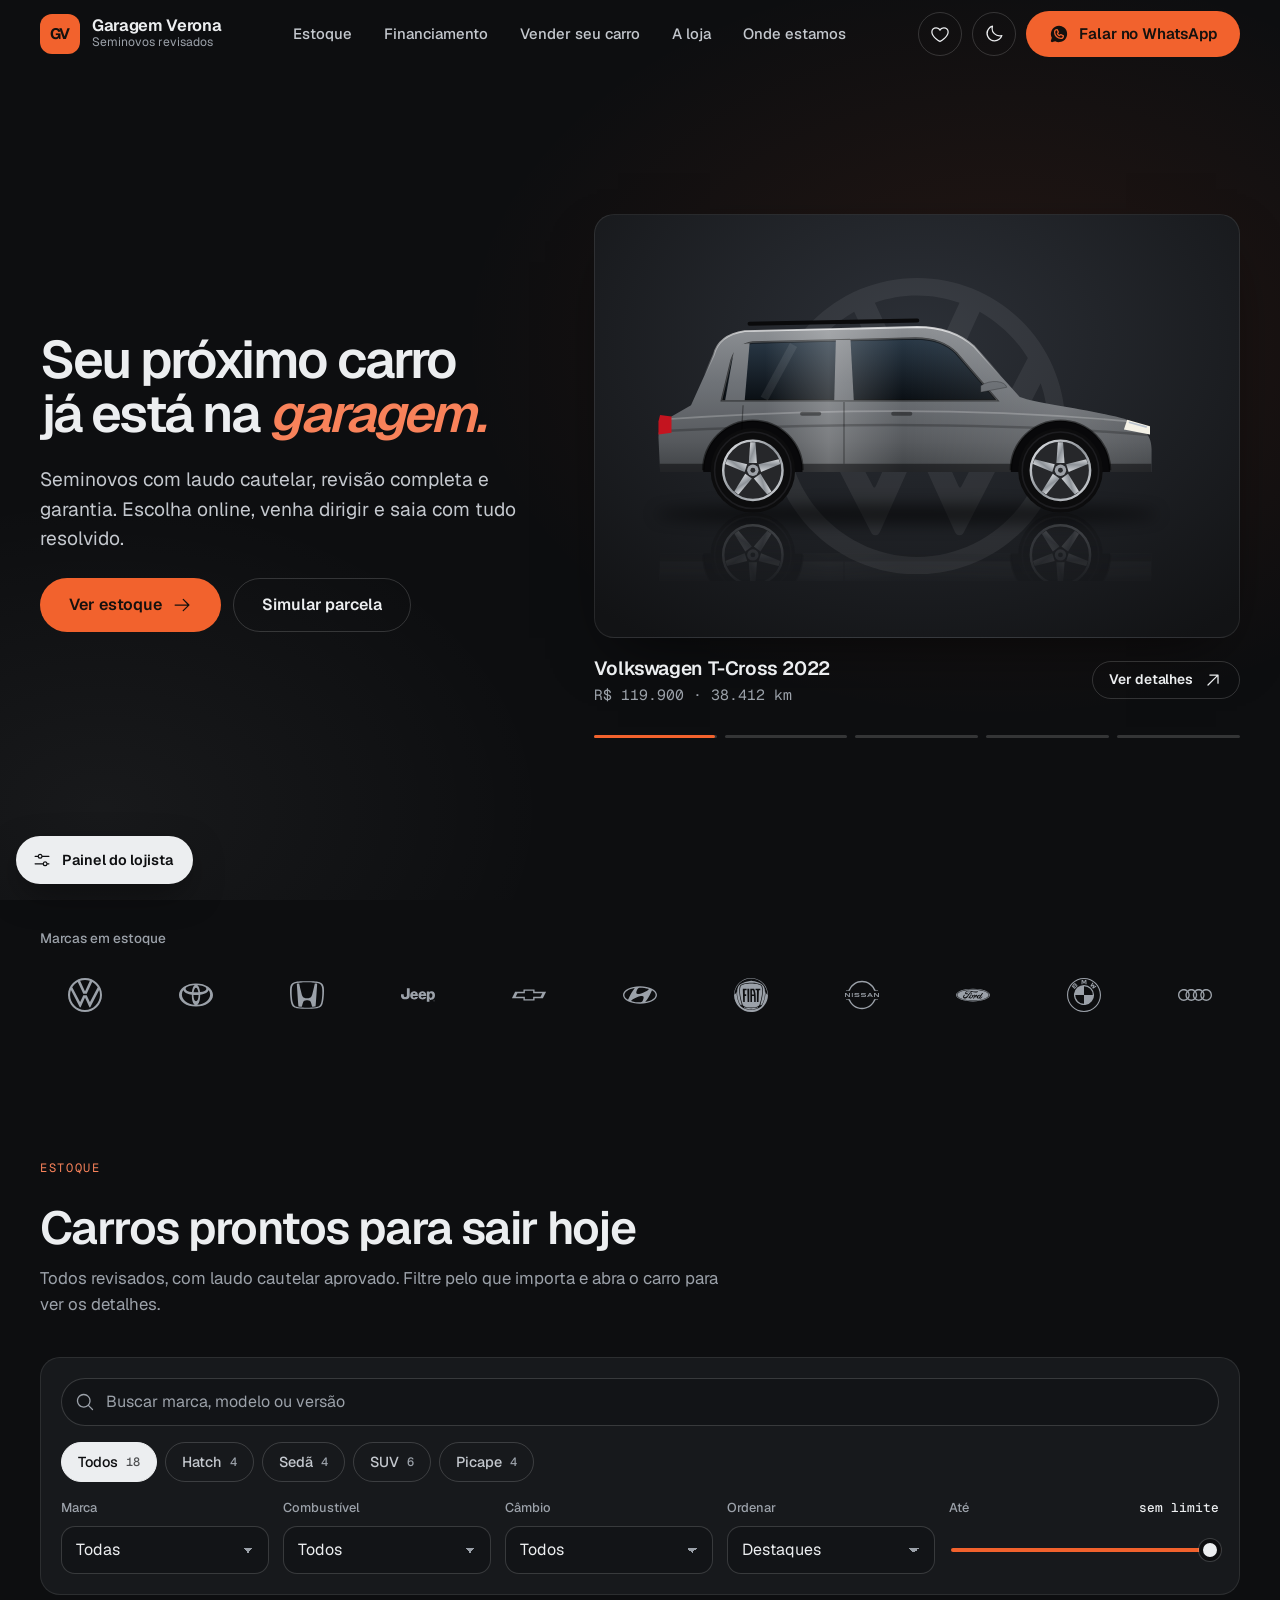
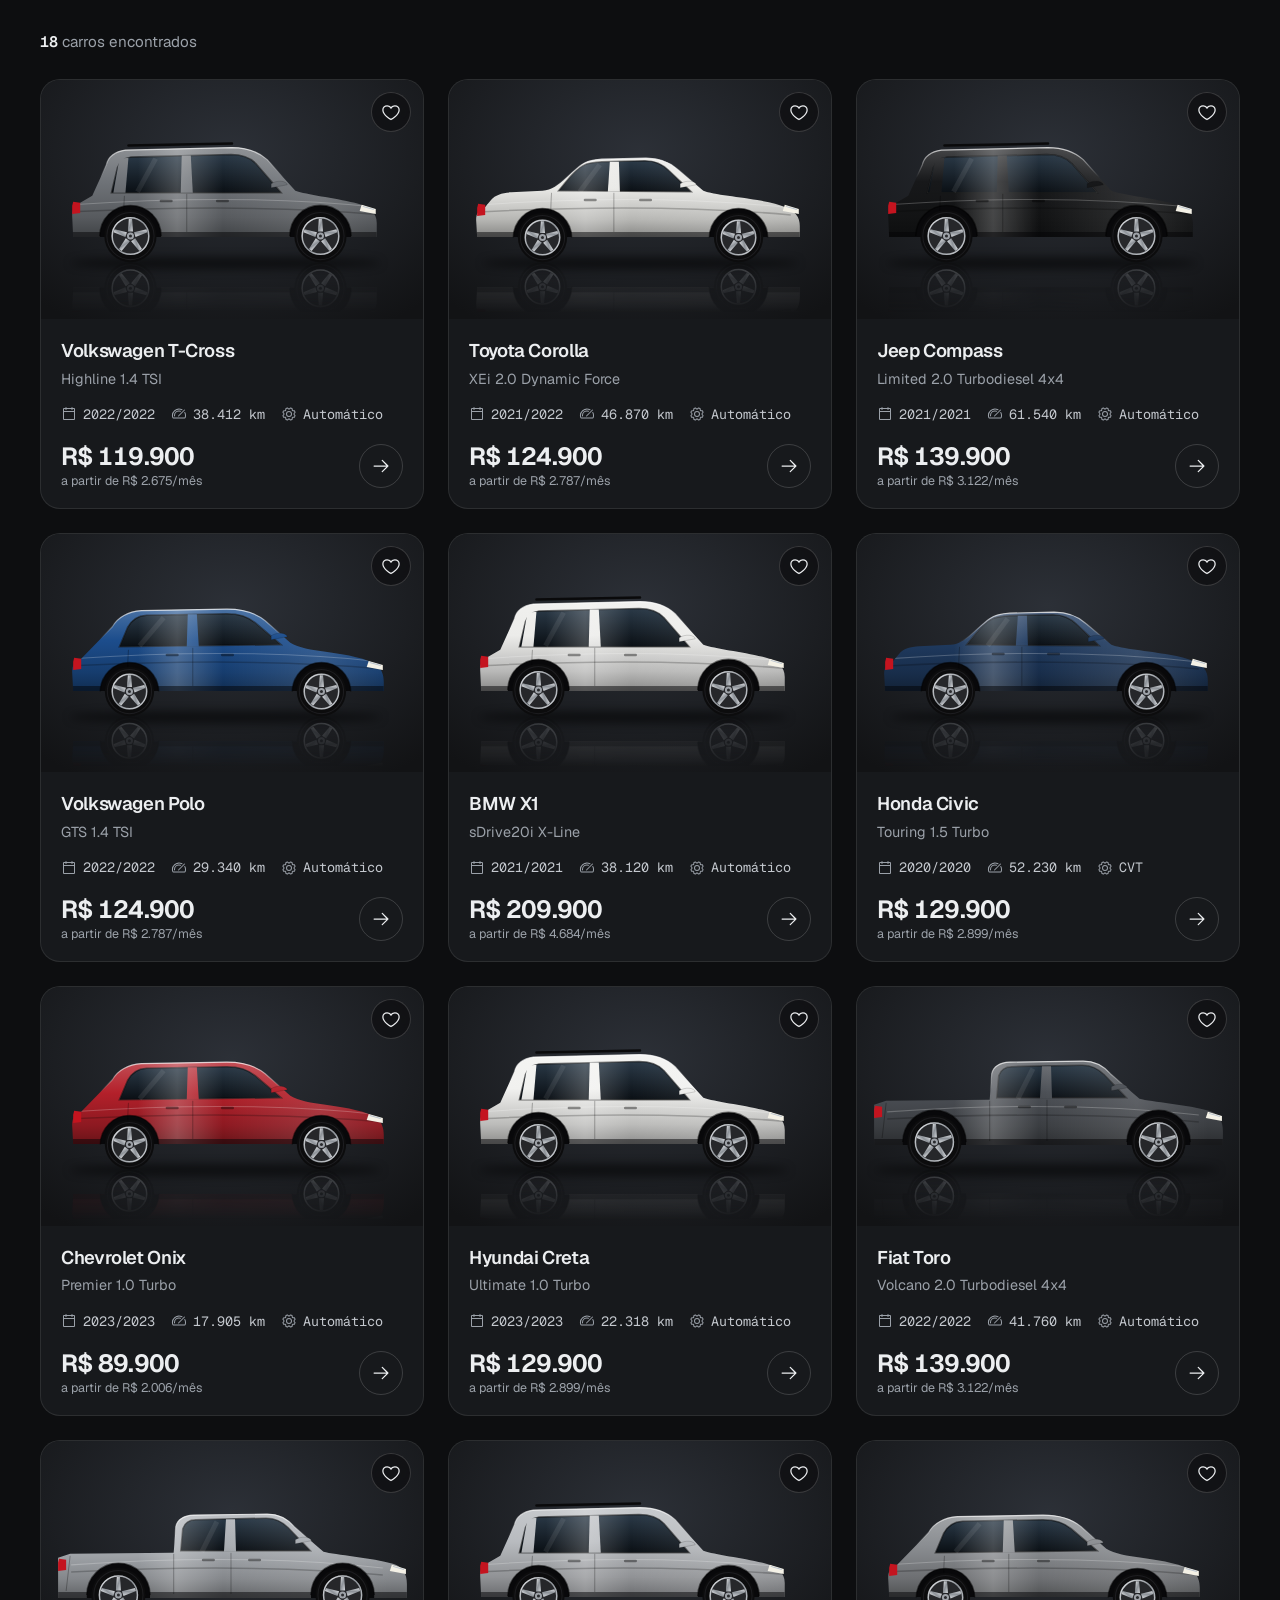
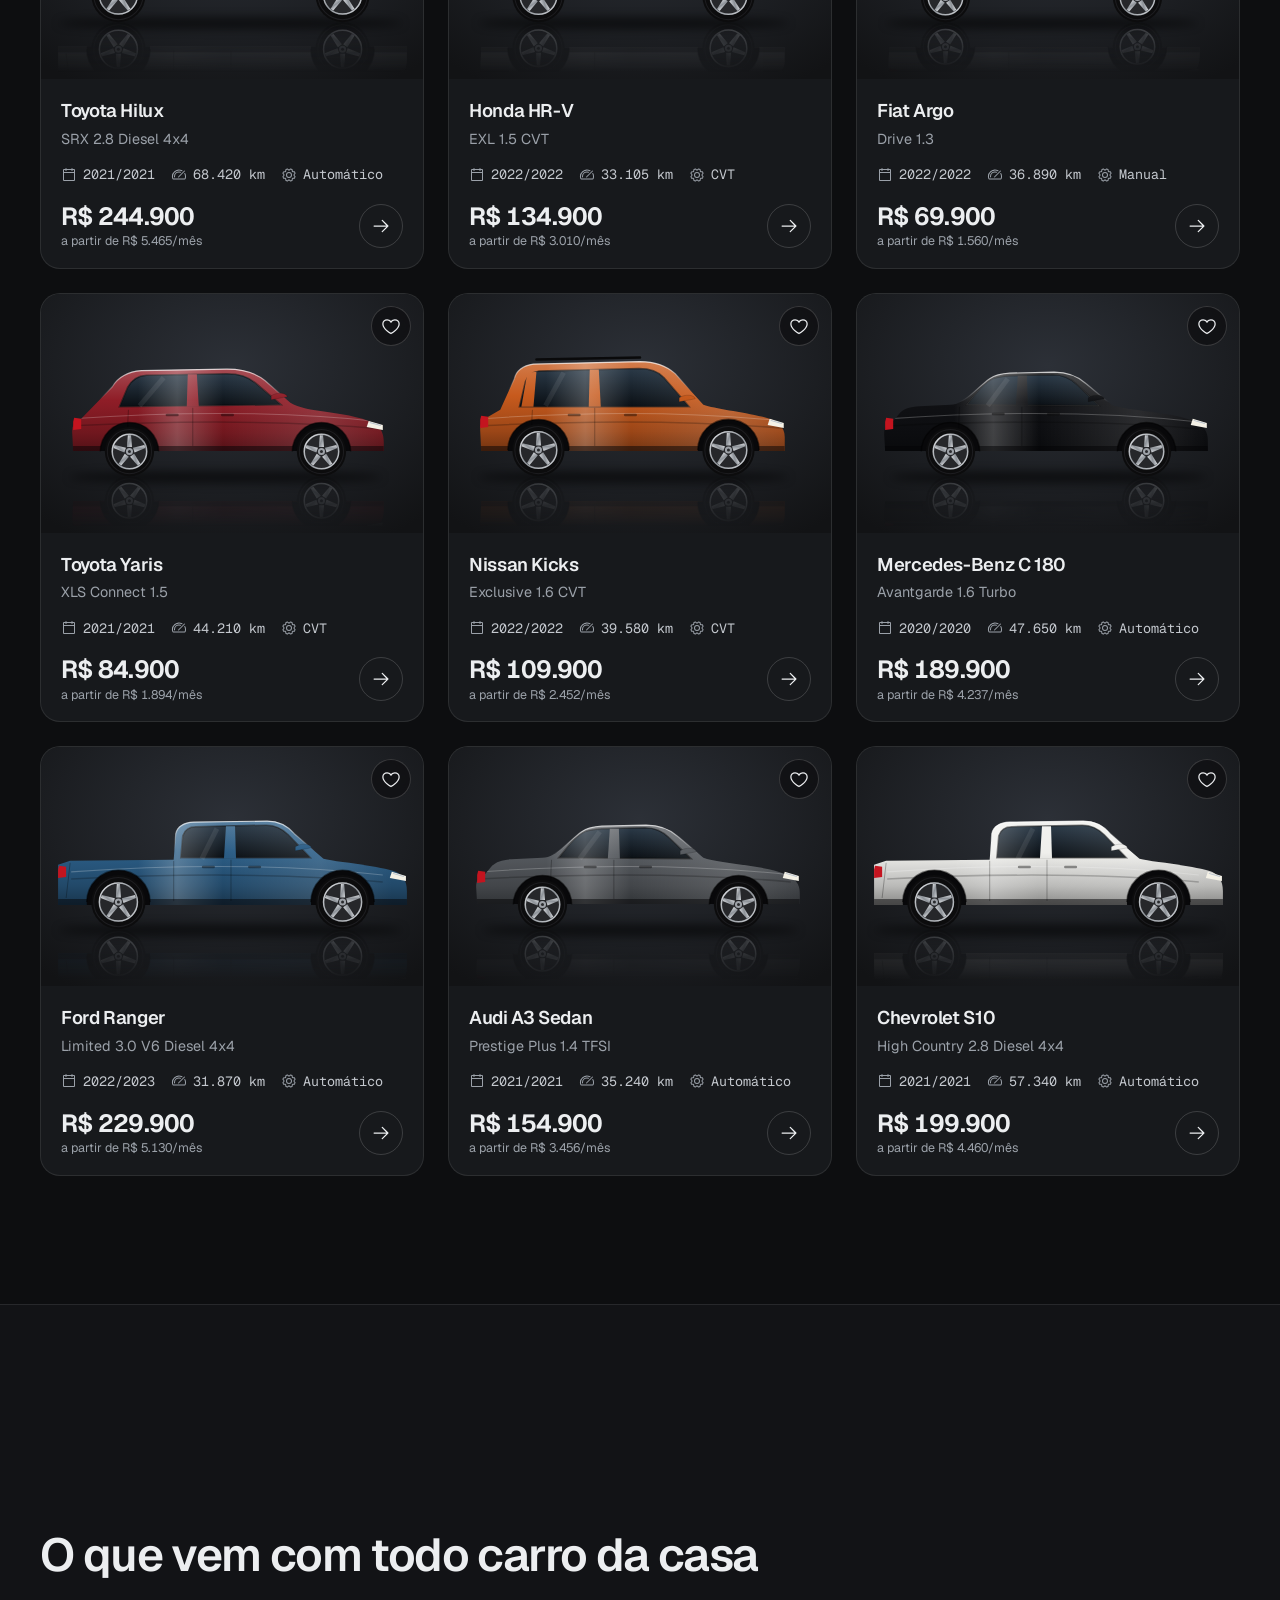
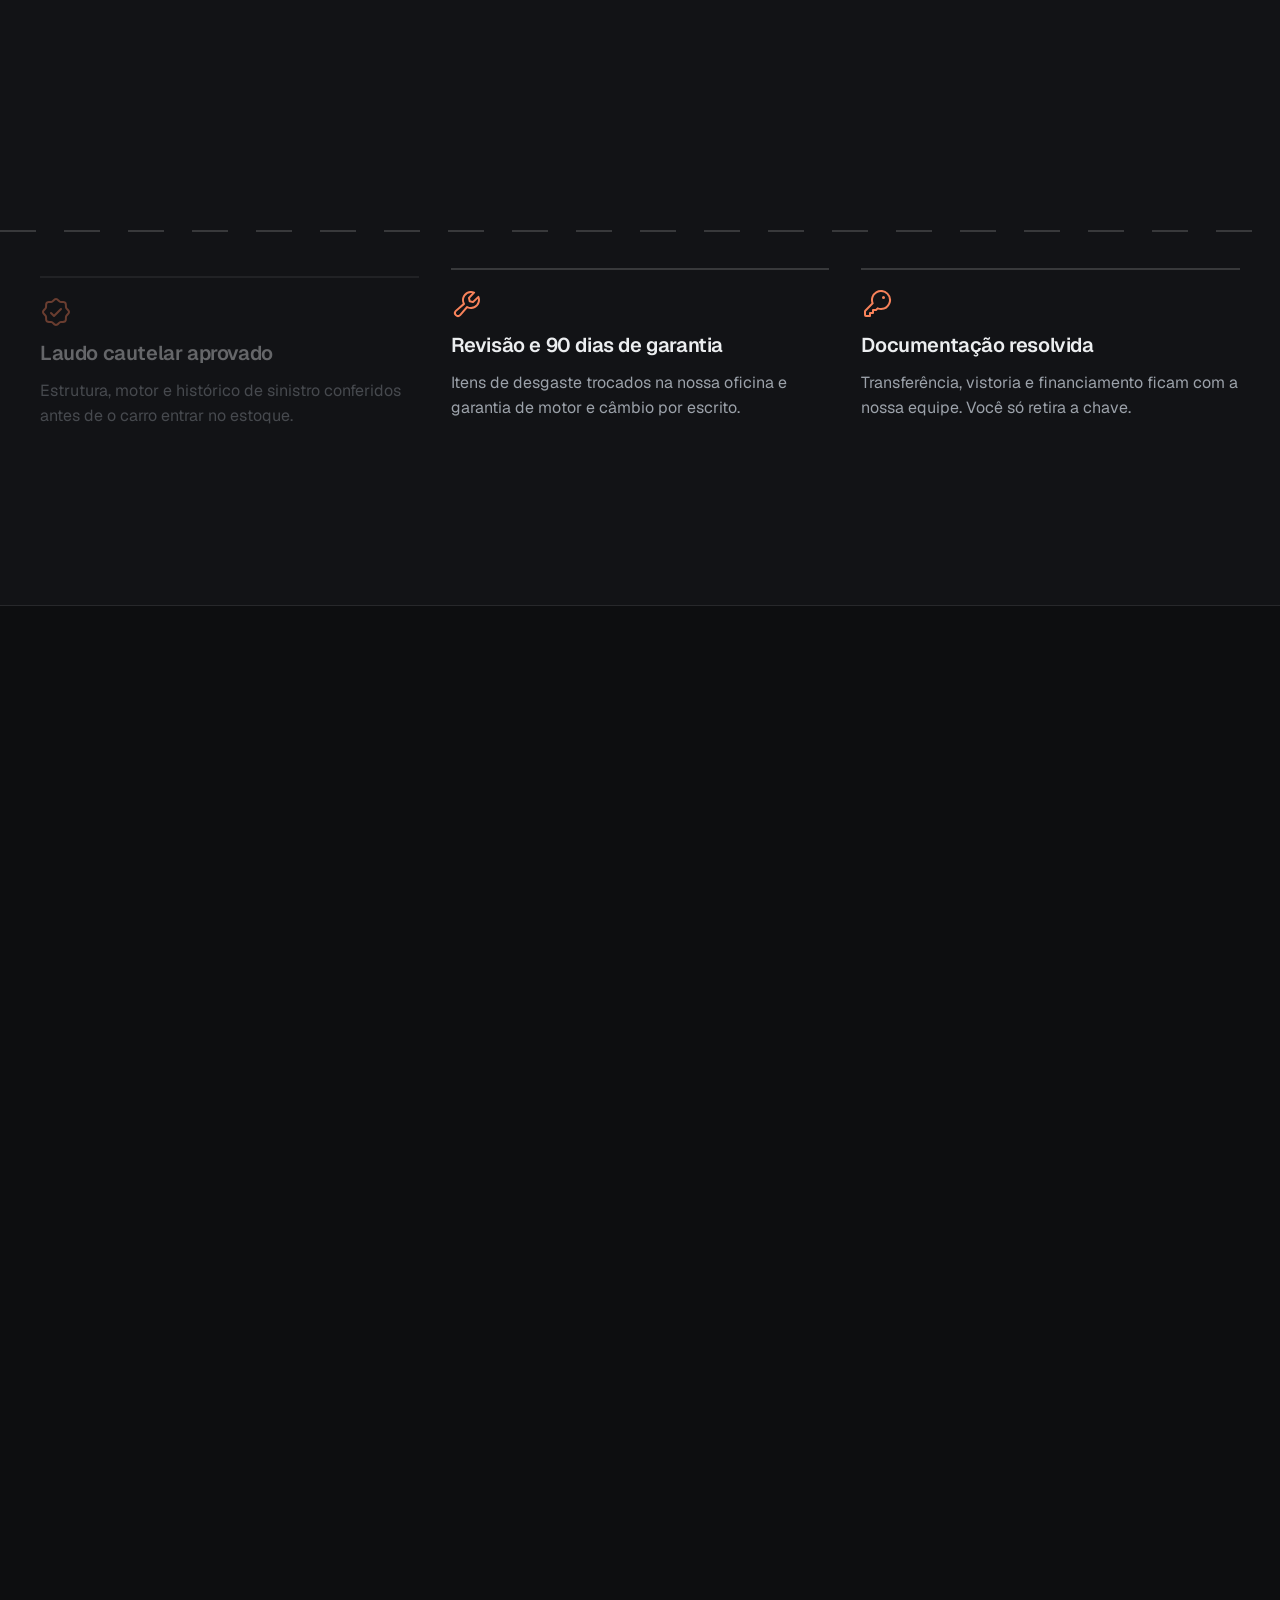
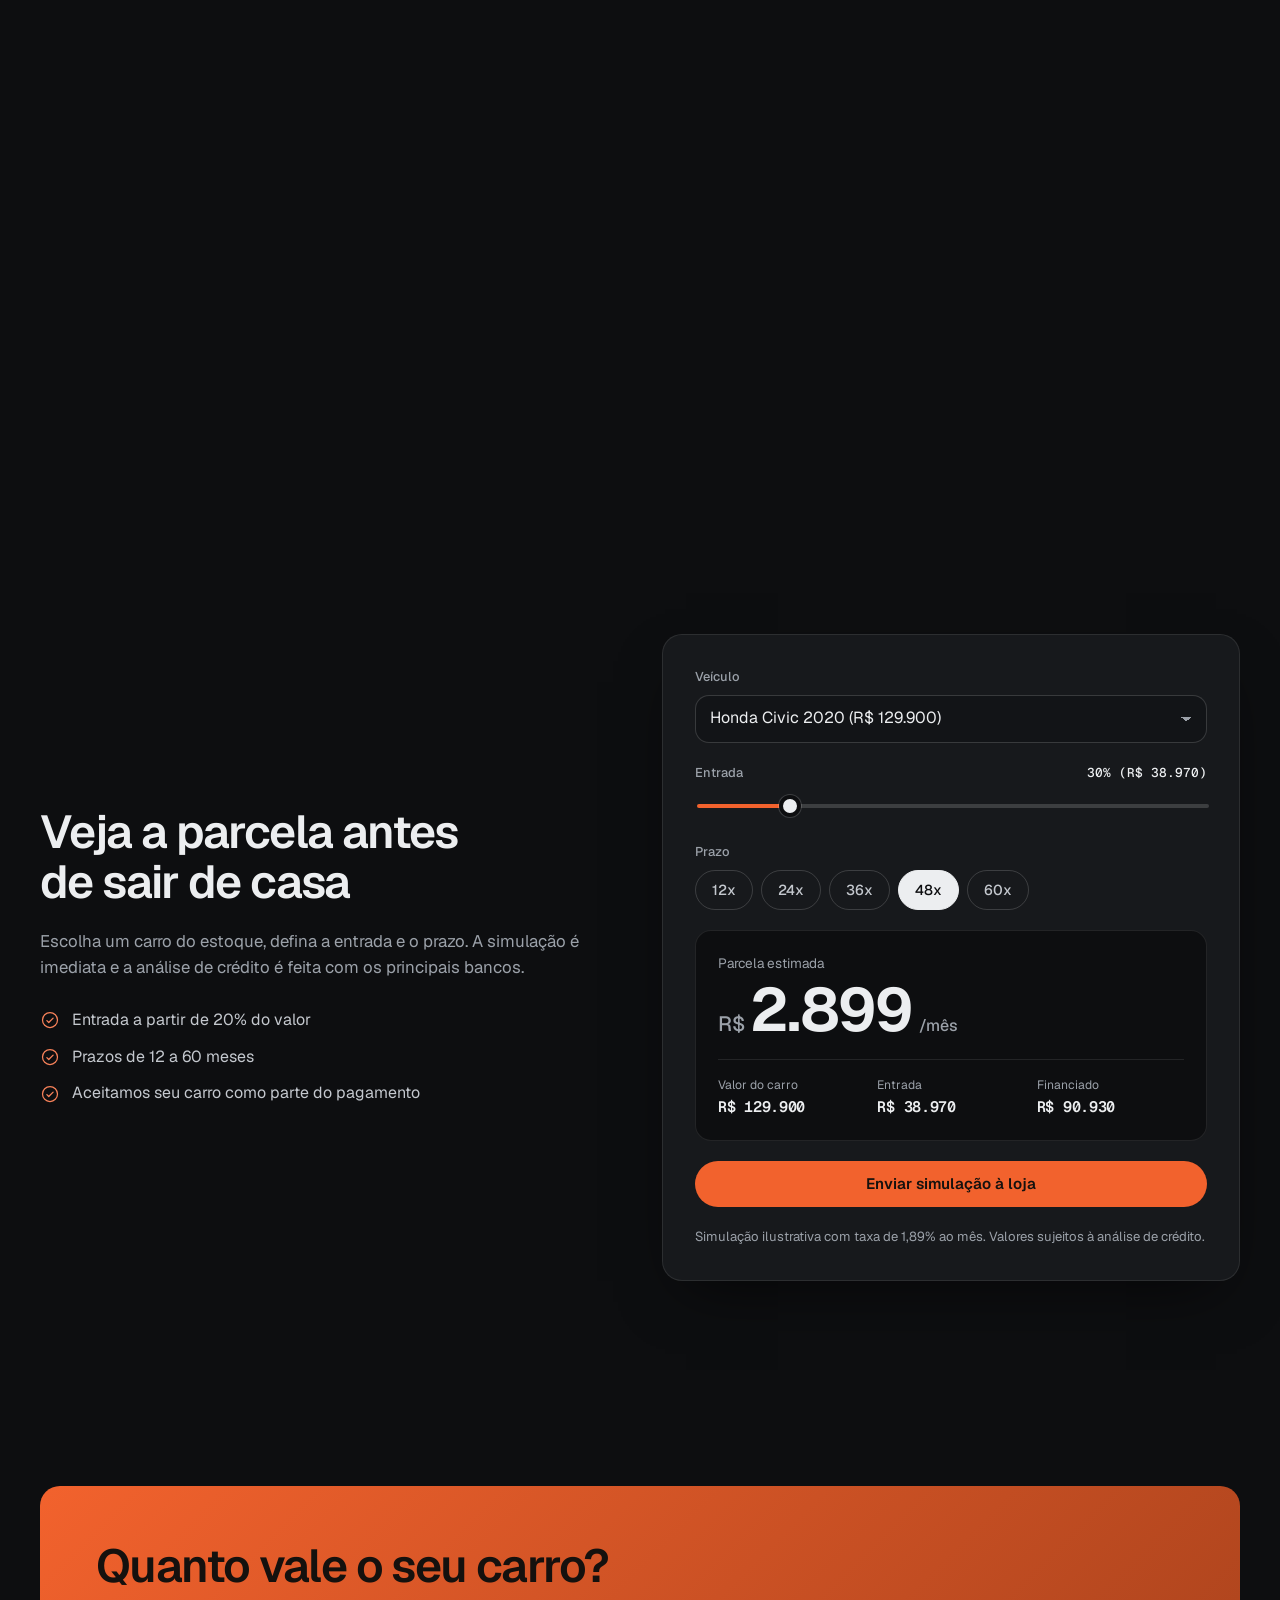
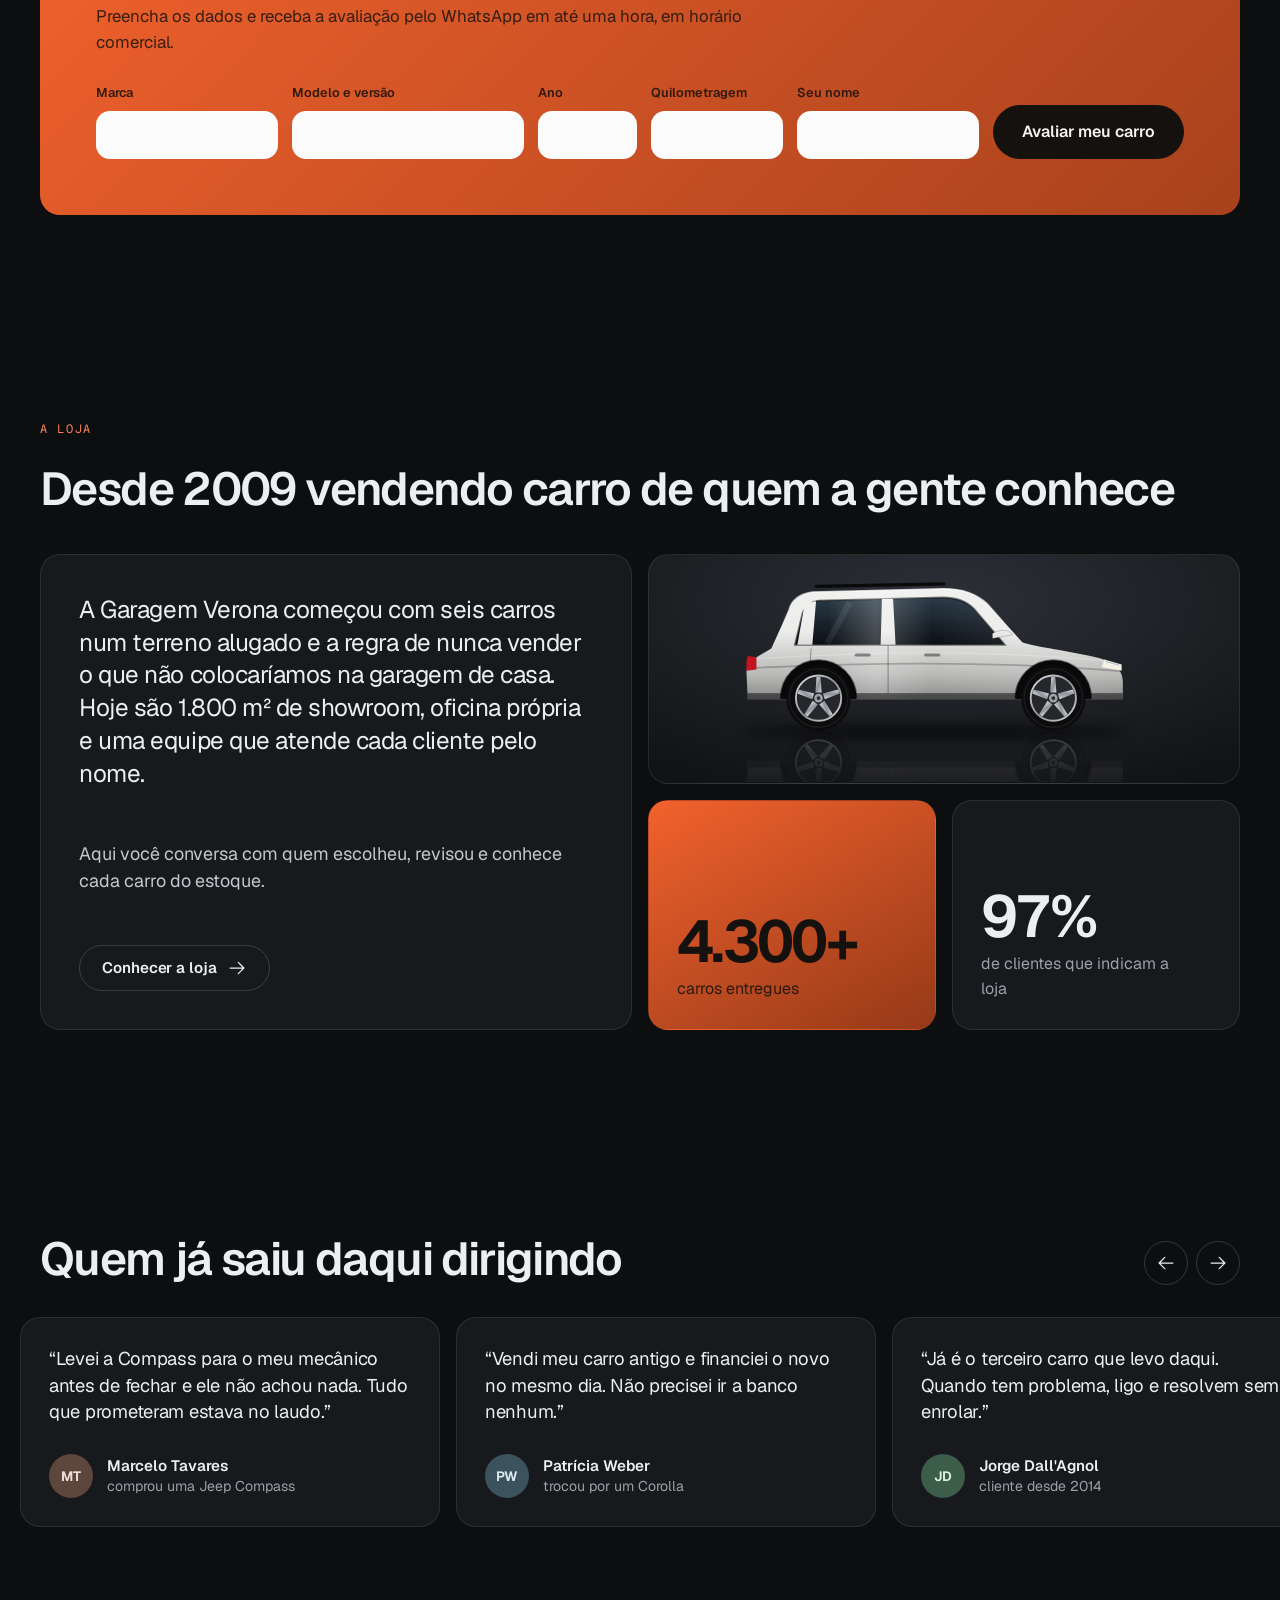
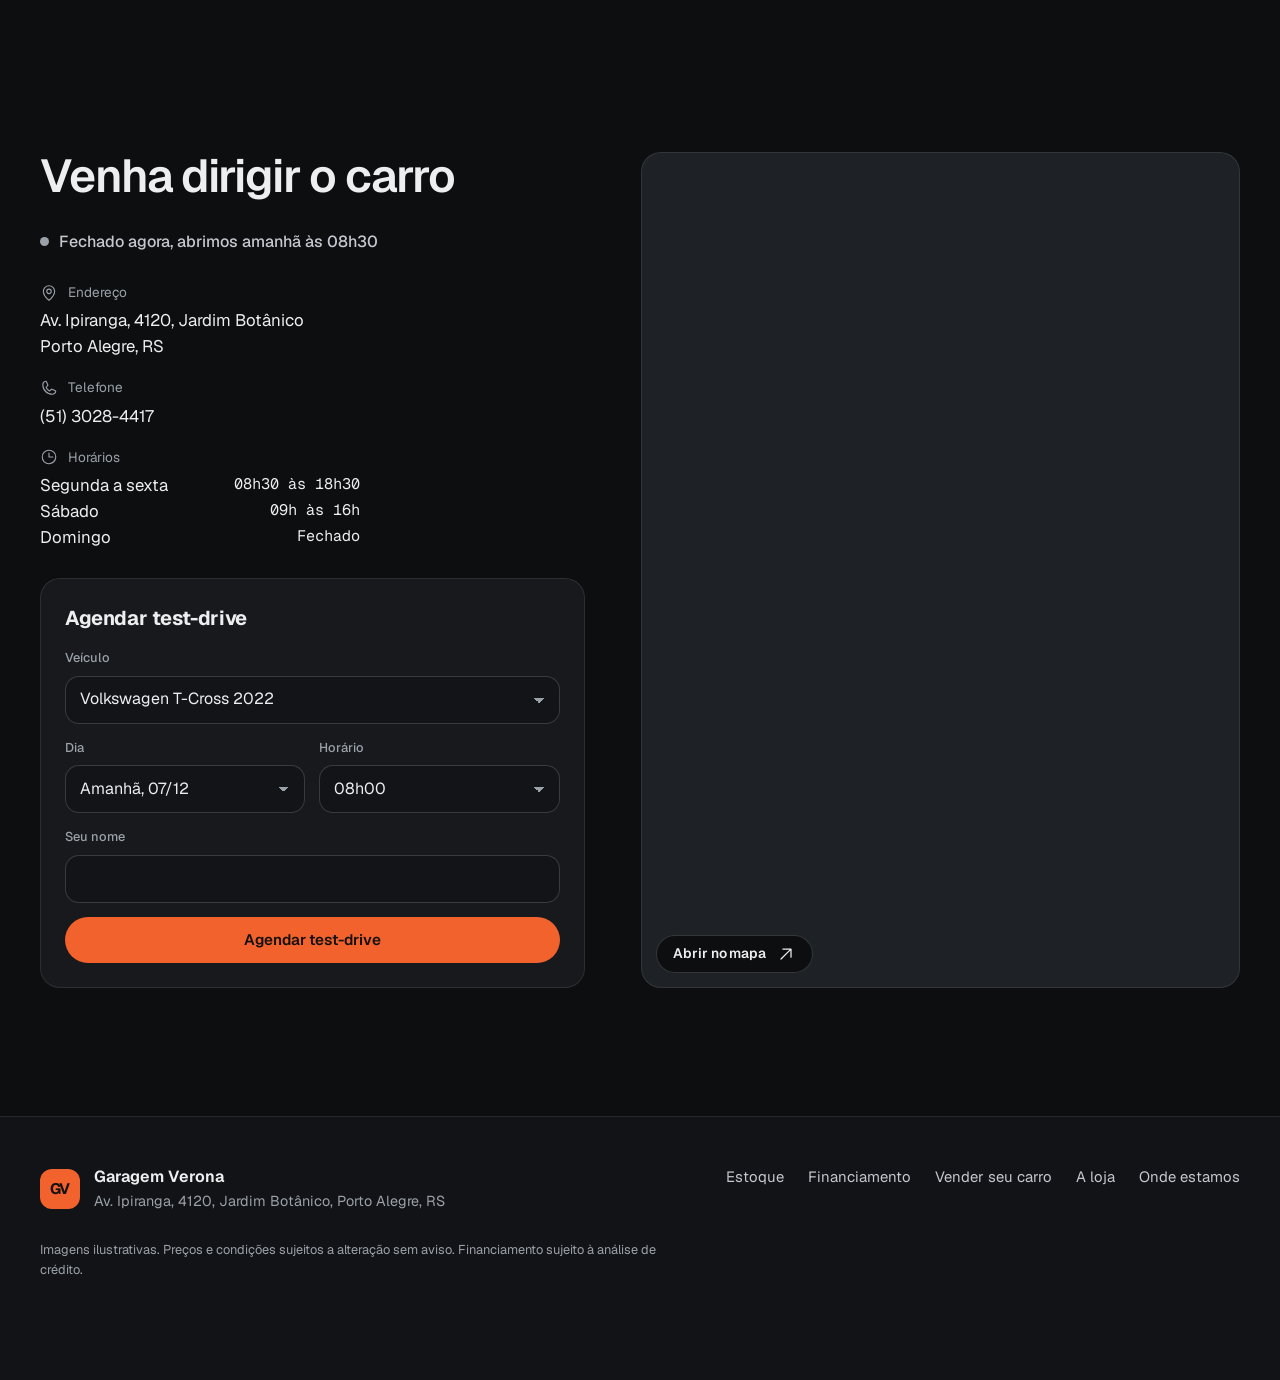
==== index.html @ 1c2e9851 "Adiciona site demonstrativo para lojas de carros Site estático interativo (HTML, CSS e JS puros) com" ====
<!doctype html>
<html lang="pt-BR" data-theme="dark">
<head>
  <meta charset="utf-8">
  <meta name="viewport" content="width=device-width, initial-scale=1">
  <title>Garagem Verona - Seminovos revisados</title>
  <meta name="description" content="Seminovos com laudo cautelar, revisão completa e garantia. Veja o estoque, simule o financiamento e agende seu test-drive.">
  <meta name="theme-color" content="#0d0e10">
  <link rel="icon" href="data:image/svg+xml,%3Csvg xmlns=%27http://www.w3.org/2000/svg%27 viewBox=%270 0 32 32%27%3E%3Crect width=%2732%27 height=%2732%27 rx=%278%27 fill=%27%23f2622d%27/%3E%3C/svg%3E">
  <link rel="stylesheet" href="css/styles.css">
  <script>
    /* aplica o tema antes da pintura para evitar flash */
    (function () { document.documentElement.classList.add('js'); try { var t = localStorage.getItem('gv-tema'); if (t === 'light' || t === 'dark') document.documentElement.dataset.theme = t; } catch (e) {} })();
  </script>
</head>
<body>
  <a class="skip" href="#estoque">Ir para o estoque</a>

  <!-- NAVEGACAO -->
  <header class="nav" id="nav">
    <div class="wrap nav-in">
      <a class="logo" href="#topo" aria-label="Início">
        <span class="logo-mark" data-bind="iniciais">GV</span>
        <span class="logo-text"><b data-bind="nome">Garagem Verona</b><small data-bind="slogan">Seminovos revisados</small></span>
      </a>
      <nav class="nav-links" aria-label="Principal">
        <a href="#estoque">Estoque</a>
        <a href="#financiamento">Financiamento</a>
        <a href="#vender">Vender seu carro</a>
        <a href="#loja">A loja</a>
        <a href="#contato">Onde estamos</a>
      </nav>
      <div class="nav-actions">
        <button class="icon-btn" id="favBtn" type="button" aria-label="Ver favoritos" title="Favoritos">
          <svg class="ic"><use href="#i-heart"/></svg><span class="badge" id="favCount" hidden>0</span>
        </button>
        <button class="icon-btn" id="themeBtn" type="button" aria-label="Alternar tema claro e escuro" title="Tema">
          <svg class="ic ic-sun"><use href="#i-sun"/></svg><svg class="ic ic-moon"><use href="#i-moon"/></svg>
        </button>
        <a class="btn btn-primary nav-cta" data-wa href="#" target="_blank" rel="noopener"><svg class="ic"><use href="#i-wa"/></svg>Falar no WhatsApp</a>
        <button class="icon-btn menu-btn" id="menuBtn" type="button" aria-label="Abrir menu" aria-expanded="false"><svg class="ic"><use href="#i-menu"/></svg></button>
      </div>
    </div>
  </header>

  <main id="topo">
    <!-- HERO -->
    <section class="hero" aria-labelledby="h1">
      <div class="wrap hero-grid">
        <div class="hero-copy">
          <h1 id="h1" class="display"><span class="line"><span>Seu próximo carro</span></span> <span class="line"><span>já está na <em>garagem.</em></span></span></h1>
          <p class="lead reveal-hero">Seminovos com laudo cautelar, revisão completa e garantia. Escolha online, venha dirigir e saia com tudo resolvido.</p>
          <div class="hero-cta reveal-hero">
            <a class="btn btn-primary btn-lg" href="#estoque">Ver estoque <svg class="ic"><use href="#i-arrow"/></svg></a>
            <a class="btn btn-ghost btn-lg" href="#financiamento">Simular parcela</a>
          </div>
        </div>
        <div class="hero-stage-wrap">
          <div class="hero-stage" id="heroStage" aria-live="polite"></div>
          <div class="hero-caption" id="heroCaption">
            <div class="hc-text"><strong id="hcName">&nbsp;</strong><span id="hcMeta">&nbsp;</span></div>
            <button class="btn btn-ghost btn-sm" id="hcOpen" type="button">Ver detalhes <svg class="ic"><use href="#i-up-right"/></svg></button>
          </div>
          <div class="hero-tabs" id="heroTabs" role="tablist" aria-label="Carros em destaque"></div>
        </div>
      </div>
    </section>

    <!-- MARCAS -->
    <section class="brands" aria-label="Marcas em estoque">
      <div class="wrap">
        <h2 class="brands-title">Marcas em estoque</h2>
        <div class="brands-row" id="brandsRow"></div>
      </div>
    </section>

    <!-- ESTOQUE -->
    <section class="section" id="estoque" aria-labelledby="estoqueTitle">
      <div class="wrap">
        <div class="sec-head">
          <p class="eyebrow">Estoque</p>
          <h2 id="estoqueTitle" class="h2">Carros prontos para sair hoje</h2>
          <p class="sec-sub">Todos revisados, com laudo cautelar aprovado. Filtre pelo que importa e abra o carro para ver os detalhes.</p>
        </div>

        <div class="filters" id="filters">
          <label class="field field-search">
            <span class="sr">Buscar por marca, modelo ou versão</span>
            <svg class="ic"><use href="#i-search"/></svg>
            <input id="fBusca" type="search" placeholder="Buscar marca, modelo ou versão" autocomplete="off">
          </label>
          <div class="chips" id="fCarroceria" role="group" aria-label="Carroceria"></div>
          <div class="filter-row">
            <label class="field"><span class="field-label">Marca</span>
              <select id="fMarca"><option value="">Todas</option></select></label>
            <label class="field"><span class="field-label">Combustível</span>
              <select id="fComb"><option value="">Todos</option></select></label>
            <label class="field"><span class="field-label">Câmbio</span>
              <select id="fCambio"><option value="">Todos</option></select></label>
            <label class="field field-range"><span class="field-label">Até <output id="fPrecoOut">R$ 250 mil</output></span>
              <input id="fPreco" type="range" min="60000" max="250000" step="5000" value="250000"></label>
            <label class="field"><span class="field-label">Ordenar</span>
              <select id="fOrdem">
                <option value="destaque">Destaques</option>
                <option value="menor">Menor preço</option>
                <option value="maior">Maior preço</option>
                <option value="novo">Mais novos</option>
                <option value="km">Menor quilometragem</option>
              </select></label>
          </div>
        </div>

        <div class="results-bar">
          <p id="resultCount" class="results-count" aria-live="polite">Carregando estoque</p>
          <button class="link-btn" id="fClear" type="button" hidden>Limpar filtros</button>
        </div>

        <div class="grid" id="grid" aria-busy="true"></div>
        <div class="empty" id="empty" hidden>
          <div class="empty-art"><svg class="ic"><use href="#i-car"/></svg></div>
          <h3>Nenhum carro com esses filtros</h3>
          <p>Tente ampliar a faixa de preço ou remover algum filtro. Também podemos procurar o carro para você.</p>
          <div class="empty-actions">
            <button class="btn btn-primary" id="emptyReset" type="button">Limpar filtros</button>
            <a class="btn btn-ghost" data-wa data-msg="Olá! Não encontrei o carro que procuro no site. Podem me ajudar?" href="#" target="_blank" rel="noopener">Pedir uma busca</a>
          </div>
        </div>
      </div>
    </section>

    <!-- POR QUE AQUI (pinned story) -->
    <section class="story" id="porque" aria-labelledby="storyTitle">
      <div class="story-pin">
        <div class="wrap story-top">
          <h2 id="storyTitle" class="h2">O que vem com todo carro da casa</h2>
        </div>
        <div class="story-road" id="storyRoad">
          <div class="story-car" id="storyCar"></div>
          <div class="road-line"></div>
        </div>
        <div class="wrap story-cols" id="storyCols">
          <article class="story-item">
            <svg class="ic ic-lg"><use href="#i-seal"/></svg>
            <h3>Laudo cautelar aprovado</h3>
            <p>Estrutura, motor e histórico de sinistro conferidos antes de o carro entrar no estoque.</p>
          </article>
          <article class="story-item">
            <svg class="ic ic-lg"><use href="#i-wrench"/></svg>
            <h3>Revisão e 90 dias de garantia</h3>
            <p>Itens de desgaste trocados na nossa oficina e garantia de motor e câmbio por escrito.</p>
          </article>
          <article class="story-item">
            <svg class="ic ic-lg"><use href="#i-key"/></svg>
            <h3>Documentação resolvida</h3>
            <p>Transferência, vistoria e financiamento ficam com a nossa equipe. Você só retira a chave.</p>
          </article>
        </div>
      </div>
    </section>

    <!-- FINANCIAMENTO -->
    <section class="section" id="financiamento" aria-labelledby="finTitle">
      <div class="wrap fin-grid">
        <div class="fin-copy">
          <h2 id="finTitle" class="h2">Veja a parcela antes de sair de casa</h2>
          <p class="sec-sub">Escolha um carro do estoque, defina a entrada e o prazo. A simulação é imediata e a análise de crédito é feita com os principais bancos.</p>
          <ul class="ticks">
            <li><svg class="ic"><use href="#i-check"/></svg>Entrada a partir de 20% do valor</li>
            <li><svg class="ic"><use href="#i-check"/></svg>Prazos de 12 a 60 meses</li>
            <li><svg class="ic"><use href="#i-check"/></svg>Aceitamos seu carro como parte do pagamento</li>
          </ul>
        </div>
        <div class="sim" id="sim">
          <label class="field"><span class="field-label">Veículo</span><select id="sCar"></select></label>
          <div class="sim-row">
            <label class="field field-range"><span class="field-label">Entrada <output id="sEntOut">30%</output></span>
              <input id="sEnt" type="range" min="20" max="80" step="5" value="30"></label>
          </div>
          <div class="field"><span class="field-label">Prazo</span>
            <div class="chips" id="sPrazo" role="group" aria-label="Prazo em meses"></div>
          </div>
          <div class="sim-result">
            <span class="sim-label">Parcela estimada</span>
            <div class="sim-value"><span class="cur">R$</span><span id="sParcela">0</span><span class="per">/mês</span></div>
            <dl class="sim-dl">
              <div><dt>Valor do carro</dt><dd id="sPreco">-</dd></div>
              <div><dt>Entrada</dt><dd id="sEntrada">-</dd></div>
              <div><dt>Financiado</dt><dd id="sFin">-</dd></div>
            </dl>
          </div>
          <a class="btn btn-primary btn-block" id="sSend" data-wa href="#" target="_blank" rel="noopener">Enviar simulação à loja</a>
          <p class="fine" id="sFine">Simulação ilustrativa. Valores sujeitos à análise de crédito.</p>
        </div>
      </div>
    </section>

    <!-- VENDER -->
    <section class="section section-tight" id="vender" aria-labelledby="venderTitle">
      <div class="wrap">
        <div class="sell">
          <div class="sell-head">
            <h2 id="venderTitle" class="h2">Quanto vale o seu carro?</h2>
            <p class="sec-sub">Preencha os dados e receba a avaliação pelo WhatsApp em até uma hora, em horário comercial.</p>
          </div>
          <form class="sell-form" id="sellForm" novalidate>
            <label class="field"><span class="field-label">Marca</span><input name="marca" required autocomplete="off"><span class="field-err" hidden></span></label>
            <label class="field"><span class="field-label">Modelo e versão</span><input name="modelo" required autocomplete="off"><span class="field-err" hidden></span></label>
            <label class="field"><span class="field-label">Ano</span><input name="ano" inputmode="numeric" maxlength="4" required><span class="field-err" hidden></span></label>
            <label class="field"><span class="field-label">Quilometragem</span><input name="km" inputmode="numeric" required><span class="field-err" hidden></span></label>
            <label class="field"><span class="field-label">Seu nome</span><input name="nome" required autocomplete="name"><span class="field-err" hidden></span></label>
            <button class="btn btn-primary btn-lg" type="submit">Avaliar meu carro</button>
          </form>
          <div class="sell-ok" id="sellOk" hidden>
            <svg class="ic ic-lg"><use href="#i-check"/></svg>
            <div><h3>Pedido pronto para enviar</h3><p>Abra o WhatsApp para enviar os dados do seu carro. Respondemos com a avaliação em até uma hora.</p></div>
            <div class="sell-ok-actions">
              <a class="btn btn-primary" id="sellWa" data-wa href="#" target="_blank" rel="noopener">Abrir WhatsApp</a>
              <button class="link-btn" id="sellAgain" type="button">Avaliar outro carro</button>
            </div>
          </div>
        </div>
      </div>
    </section>

    <!-- A LOJA -->
    <section class="section" id="loja" aria-labelledby="lojaTitle">
      <div class="wrap">
        <div class="sec-head">
          <p class="eyebrow">A loja</p>
          <h2 id="lojaTitle" class="h2">Desde <span data-bind="fundacao">2009</span> vendendo carro de quem a gente conhece</h2>
        </div>
        <div class="bento">
          <article class="bento-cell bento-story">
            <p>A <span data-bind="nome">Garagem Verona</span> começou com seis carros num terreno alugado e a regra de nunca vender o que não colocaríamos na garagem de casa. Hoje são 1.800 m² de showroom, oficina própria e uma equipe que atende cada cliente pelo nome.</p>
            <p>Aqui você conversa com quem escolheu, revisou e conhece cada carro do estoque.</p>
            <a class="btn btn-ghost" href="#contato">Conhecer a loja <svg class="ic"><use href="#i-arrow"/></svg></a>
          </article>
          <figure class="bento-cell bento-art" id="bentoArt" aria-label="Showroom"></figure>
          <article class="bento-cell bento-stat bento-accent"><b class="count" data-to="4300" data-suffix="+">0</b><span>carros entregues</span></article>
          <article class="bento-cell bento-stat"><b class="count" data-to="97" data-suffix="%">0</b><span>de clientes que indicam a loja</span></article>
        </div>
      </div>
    </section>

    <!-- DEPOIMENTOS -->
    <section class="section section-tight" id="depoimentos" aria-labelledby="depTitle">
      <div class="wrap">
        <div class="dep-head">
          <h2 id="depTitle" class="h2">Quem já saiu daqui dirigindo</h2>
          <div class="dep-nav">
            <button class="icon-btn" id="depPrev" type="button" aria-label="Depoimento anterior"><svg class="ic flip"><use href="#i-arrow"/></svg></button>
            <button class="icon-btn" id="depNext" type="button" aria-label="Próximo depoimento"><svg class="ic"><use href="#i-arrow"/></svg></button>
          </div>
        </div>
      </div>
      <div class="dep-track" id="depTrack" tabindex="0" aria-label="Depoimentos de clientes">
        <figure class="quote"><blockquote>“Levei a Compass para o meu mecânico antes de fechar e ele não achou nada. Tudo que prometeram estava no laudo.”</blockquote><figcaption><span class="avatar" style="--h:18">MT</span><span><b>Marcelo Tavares</b>comprou uma Jeep Compass</span></figcaption></figure>
        <figure class="quote"><blockquote>“Vendi meu carro antigo e financiei o novo no mesmo dia. Não precisei ir a banco nenhum.”</blockquote><figcaption><span class="avatar" style="--h:200">PW</span><span><b>Patrícia Weber</b>trocou por um Corolla</span></figcaption></figure>
        <figure class="quote"><blockquote>“Já é o terceiro carro que levo daqui. Quando tem problema, ligo e resolvem sem enrolar.”</blockquote><figcaption><span class="avatar" style="--h:140">JD</span><span><b>Jorge Dall'Agnol</b>cliente desde 2014</span></figcaption></figure>
        <figure class="quote"><blockquote>“Escolhi pelo site, marquei o test-drive pelo WhatsApp e saí com o carro na sexta.”</blockquote><figcaption><span class="avatar" style="--h:290">AB</span><span><b>Aline Bittencourt</b>comprou um Polo GTS</span></figcaption></figure>
        <figure class="quote"><blockquote>“Preço justo e atendimento sem pressão. Me deixaram dirigir o quanto eu quis antes de decidir.”</blockquote><figcaption><span class="avatar" style="--h:60">RS</span><span><b>Rafael Soares</b>comprou uma Hilux</span></figcaption></figure>
      </div>
    </section>

    <!-- CONTATO -->
    <section class="section" id="contato" aria-labelledby="contatoTitle">
      <div class="wrap contact-grid">
        <div class="contact-info">
          <h2 id="contatoTitle" class="h2">Venha dirigir o carro</h2>
          <p class="open-status" id="openStatus"><span class="live-dot" aria-hidden="true"></span><span id="openText">Verificando horário</span></p>
          <dl class="info-list">
            <div><dt><svg class="ic"><use href="#i-pin"/></svg>Endereço</dt><dd><span data-bind="endereco"></span><br><span data-bind="cidade"></span></dd></div>
            <div><dt><svg class="ic"><use href="#i-phone"/></svg>Telefone</dt><dd><a data-bind-href="tel" data-bind="telefone" href="#"></a></dd></div>
            <div><dt><svg class="ic"><use href="#i-clock"/></svg>Horários</dt><dd id="horarios"></dd></div>
          </dl>
          <form class="td-form" id="tdForm" novalidate>
            <h3>Agendar test-drive</h3>
            <label class="field"><span class="field-label">Veículo</span><select name="carro" id="tdCar"></select></label>
            <div class="td-row">
              <label class="field"><span class="field-label">Dia</span><select name="dia" id="tdDia"></select></label>
              <label class="field"><span class="field-label">Horário</span><select name="hora" id="tdHora"></select></label>
            </div>
            <label class="field"><span class="field-label">Seu nome</span><input name="nome" required autocomplete="name"><span class="field-err" hidden></span></label>
            <button class="btn btn-primary btn-block" type="submit">Agendar test-drive</button>
            <p class="fine" id="tdOk" hidden></p>
          </form>
        </div>
        <div class="map" id="map">
          <iframe id="mapFrame" title="Mapa com a localização da loja" loading="lazy" referrerpolicy="no-referrer"></iframe>
          <a class="btn btn-ghost btn-sm map-link" id="mapLink" target="_blank" rel="noopener" href="#">Abrir no mapa <svg class="ic"><use href="#i-up-right"/></svg></a>
        </div>
      </div>
    </section>
  </main>

  <footer class="footer">
    <div class="wrap footer-in">
      <div class="footer-brand">
        <span class="logo-mark" data-bind="iniciais">GV</span>
        <div><b data-bind="nome">Garagem Verona</b><p><span data-bind="endereco"></span>, <span data-bind="cidade"></span></p></div>
      </div>
      <nav class="footer-links" aria-label="Rodapé">
        <a href="#estoque">Estoque</a><a href="#financiamento">Financiamento</a><a href="#vender">Vender seu carro</a><a href="#loja">A loja</a><a href="#contato">Onde estamos</a>
      </nav>
      <p class="footer-fine">Imagens ilustrativas. Preços e condições sujeitos a alteração sem aviso. Financiamento sujeito à análise de crédito.</p>
    </div>
  </footer>

  <!-- MODAL DO VEICULO -->
  <div class="modal" id="modal" hidden>
    <div class="modal-scrim" data-close></div>
    <div class="modal-card" role="dialog" aria-modal="true" aria-labelledby="mTitle">
      <button class="icon-btn modal-close" type="button" data-close aria-label="Fechar"><svg class="ic"><use href="#i-x"/></svg></button>
      <div class="modal-media" id="mMedia"></div>
      <div class="modal-body">
        <div class="m-nav">
          <button class="icon-btn" id="mPrev" type="button" aria-label="Carro anterior"><svg class="ic flip"><use href="#i-arrow"/></svg></button>
          <button class="icon-btn" id="mNext" type="button" aria-label="Próximo carro"><svg class="ic"><use href="#i-arrow"/></svg></button>
        </div>
        <p class="m-brand" id="mBrand"></p>
        <h3 class="m-title" id="mTitle"></h3>
        <p class="m-version" id="mVersion"></p>
        <div class="m-price-row">
          <div class="m-price" id="mPrice"></div>
          <div class="m-parcela" id="mParcela"></div>
        </div>
        <div class="m-actions">
          <a class="btn btn-primary" id="mWa" data-wa href="#" target="_blank" rel="noopener"><svg class="ic"><use href="#i-wa"/></svg>Falar no WhatsApp</a>
          <button class="btn btn-ghost" id="mTest" type="button">Agendar test-drive</button>
          <button class="icon-btn" id="mFav" type="button" aria-label="Favoritar" aria-pressed="false"><svg class="ic"><use href="#i-heart"/></svg></button>
        </div>
        <dl class="m-specs" id="mSpecs"></dl>
        <p class="m-desc" id="mDesc"></p>
        <div class="m-opts" id="mOpts"></div>
      </div>
    </div>
  </div>

  <!-- PAINEL DO LOJISTA (demo) -->
  <button class="dock" id="dockBtn" type="button" aria-expanded="false" aria-controls="panel"><svg class="ic"><use href="#i-sliders"/></svg><span>Painel do lojista</span></button>
  <aside class="panel" id="panel" hidden aria-label="Painel do lojista (demonstração)">
    <div class="panel-scrim" data-pclose></div>
    <div class="panel-card">
      <header class="panel-head">
        <div><h2>Painel do lojista</h2><p>Demonstração: mexa aqui e veja o site mudar ao lado.</p></div>
        <button class="icon-btn" type="button" data-pclose aria-label="Fechar painel"><svg class="ic"><use href="#i-x"/></svg></button>
      </header>
      <div class="tabs" role="tablist">
        <button role="tab" aria-selected="true" data-tab="estoque" type="button">Estoque</button>
        <button role="tab" aria-selected="false" data-tab="marca" type="button">Personalizar</button>
        <button role="tab" aria-selected="false" data-tab="integracao" type="button">Integração</button>
      </div>

      <div class="tab-pane" data-pane="estoque">
        <p class="pane-note">Marque um carro como vendido ou mude o preço. Na loja de verdade, isso vem do seu sistema de estoque, sem digitar nada duas vezes.</p>
        <ul class="adm-list" id="admList"></ul>
        <button class="link-btn" id="admReset" type="button">Restaurar estoque original</button>
      </div>

      <div class="tab-pane" data-pane="marca" hidden>
        <p class="pane-note">Coloque a identidade da loja que você vai visitar e mostre o site já com o nome dela.</p>
        <form class="adm-form" id="brandForm" novalidate>
          <label class="field"><span class="field-label">Nome da loja</span><input name="nome" autocomplete="off"></label>
          <label class="field"><span class="field-label">Cidade e estado</span><input name="cidade" autocomplete="off"></label>
          <label class="field"><span class="field-label">WhatsApp (com DDD)</span><input name="whatsapp" inputmode="tel" autocomplete="off" placeholder="51 99999 0000"></label>
          <div class="field"><span class="field-label">Cor da marca</span>
            <div class="swatches" id="swatches" role="radiogroup" aria-label="Cor da marca"></div>
          </div>
          <button class="btn btn-ghost btn-sm" id="brandReset" type="button">Voltar ao padrão</button>
        </form>
      </div>

      <div class="tab-pane" data-pane="integracao" hidden>
        <p class="pane-note">O site lê o estoque de uma única fonte. Trocar o arquivo de demonstração pelo sistema da loja não muda nada no layout.</p>
        <div class="flow" aria-hidden="false">
          <div class="flow-node"><svg class="ic"><use href="#i-db"/></svg><b>Sistema da loja</b><span>onde o estoque já é controlado</span></div>
          <div class="flow-link"></div>
          <div class="flow-node"><svg class="ic"><use href="#i-plug"/></svg><b>Conector</b><span>API, planilha, XML, JSON ou CSV</span></div>
          <div class="flow-link"></div>
          <div class="flow-node flow-node-end"><svg class="ic"><use href="#i-car"/></svg><b>Este site</b><span>preço e status em tempo real</span></div>
        </div>
        <div class="sync">
          <button class="btn btn-primary btn-sm" id="syncBtn" type="button"><svg class="ic"><use href="#i-sync"/></svg>Sincronizar agora</button>
          <p id="syncInfo" class="fine">Última sincronização: ao abrir a página.</p>
        </div>
        <ul class="ticks ticks-sm">
          <li><svg class="ic"><use href="#i-check"/></svg>Carro vendido sai do site sozinho</li>
          <li><svg class="ic"><use href="#i-check"/></svg>Preço alterado no sistema aparece aqui</li>
          <li><svg class="ic"><use href="#i-check"/></svg>Fotos e opcionais vêm junto do cadastro</li>
        </ul>
      </div>
    </div>
  </aside>

  <div class="toasts" id="toasts" aria-live="polite"></div>

  <script src="js/icons.js"></script>
  <script src="js/brands.js"></script>
  <script src="js/vendor/gsap.min.js"></script>
  <script src="js/vendor/ScrollTrigger.min.js"></script>
  <script src="js/vendor/Flip.min.js"></script>
  <script src="js/data/estoque.js"></script>
  <script src="js/api.js"></script>
  <script src="js/car-art.js"></script>
  <script src="js/app.js"></script>
</body>
</html>
---- css/styles.css ----
/* ==========================================================================
   Garagem Verona - site de demonstracao para lojas de carros
   Sistema visual
   - Tema: escuro por padrao (carros ganham profundidade), claro opcional. Um tema por vez, sem inversao de secoes.
   - Cor: neutros frios + UM acento (definido em --accent, trocavel pelo Painel do lojista).
   - Forma: botoes e chips em pilula, superficies (cards, modais) com 20px, campos com 14px.
   - Tipografia: Geist (texto e titulos) e Geist Mono (numeros tecnicos).
   ========================================================================== */

@font-face { font-family: "Geist"; src: url("../assets/fonts/geist-latin-wght-normal.woff2") format("woff2"); font-weight: 100 900; font-display: swap; }
@font-face { font-family: "Geist Mono"; src: url("../assets/fonts/geist-mono-latin-wght-normal.woff2") format("woff2"); font-weight: 100 900; font-display: swap; }

:root {
  --accent: #f2622d;
  --accent-ink: #15110e;
  --r-btn: 999px;
  --r-surf: 20px;
  --r-field: 14px;
  --nav-h: 68px;
  --ease: cubic-bezier(.16, 1, .3, 1);
  --font: "Geist", ui-sans-serif, system-ui, -apple-system, "Segoe UI", Roboto, sans-serif;
  --mono: "Geist Mono", ui-monospace, SFMono-Regular, Menlo, monospace;
  --z-nav: 40; --z-dock: 50; --z-modal: 80; --z-panel: 90; --z-toast: 100;
}

html[data-theme="dark"] {
  color-scheme: dark;
  --bg: #0d0e10; --bg-2: #121316; --surface: #17191c; --surface-2: #1e2125;
  --line: rgba(255, 255, 255, .09); --line-2: rgba(255, 255, 255, .16);
  --text: #eceef0; --muted: #9ba1a9; --soft: #c4c8ce;
  --accent-text: color-mix(in oklab, var(--accent), white 18%);
  --stage-a: #2c3037; --stage-b: #121315;
  --shadow: 0 24px 60px -24px rgba(0, 0, 0, .7);
  --field-bg: #121417;
  --nav-bg: rgba(13, 14, 16, .72);
}
html[data-theme="light"] {
  color-scheme: light;
  --bg: #eef0f2; --bg-2: #e7eaed; --surface: #f8f9fa; --surface-2: #e2e6ea;
  --line: rgba(14, 18, 22, .1); --line-2: rgba(14, 18, 22, .2);
  --text: #14171a; --muted: #565d66; --soft: #3a4047;
  --accent-text: color-mix(in oklab, var(--accent), black 32%);
  --stage-a: #fbfcfd; --stage-b: #d7dce1;
  --shadow: 0 24px 50px -28px rgba(30, 40, 52, .35);
  --field-bg: #fbfbfc;
  --nav-bg: rgba(238, 240, 242, .78);
}

*, *::before, *::after { box-sizing: border-box; }
html { scroll-behavior: smooth; -webkit-text-size-adjust: 100%; scroll-padding-top: calc(var(--nav-h) + 12px); }
body {
  margin: 0; background: var(--bg); color: var(--text); font-family: var(--font); font-size: 16px; line-height: 1.55;
  -webkit-font-smoothing: antialiased; text-rendering: optimizeLegibility; overflow-x: hidden;
}
img, svg { display: block; max-width: 100%; }
a { color: inherit; text-decoration: none; }
button, input, select { font: inherit; color: inherit; }
button { cursor: pointer; background: none; border: 0; padding: 0; }
h1, h2, h3, p, figure, blockquote, dl, dd { margin: 0; }
ul { margin: 0; padding: 0; list-style: none; }
:focus-visible { outline: 2px solid var(--accent); outline-offset: 3px; border-radius: 6px; }
[hidden] { display: none !important; }
.sr { position: absolute; width: 1px; height: 1px; overflow: hidden; clip: rect(0 0 0 0); white-space: nowrap; }
.skip { position: absolute; left: 12px; top: -60px; background: var(--accent); color: var(--accent-ink); padding: 10px 16px; border-radius: var(--r-btn); z-index: 200; font-weight: 600; }
.skip:focus { top: 12px; }

.wrap { width: 100%; max-width: 1320px; margin-inline: auto; padding-inline: clamp(16px, 4vw, 40px); }
.ic { width: 20px; height: 20px; fill: currentColor; flex: none; }
.ic-lg { width: 32px; height: 32px; }
.flip { transform: scaleX(-1); }

/* ---------- Tipografia ---------- */
.display { font-weight: 600; font-size: clamp(2.2rem, 4.1vw, 3.8rem); line-height: 1.04; letter-spacing: -.04em; text-wrap: balance; }
@media (min-width: 960px) { .display .line { white-space: nowrap; } }
.display .line { display: block; overflow: hidden; padding-bottom: .12em; margin-bottom: -.12em; }
.display .line > span { display: inline-block; }
.display em { font-style: italic; font-weight: 600; color: var(--accent-text); padding-right: .06em; }
.h2 { font-weight: 600; font-size: clamp(1.9rem, 3.6vw, 3rem); line-height: 1.08; letter-spacing: -.035em; text-wrap: balance; }
.lead { font-size: clamp(1.05rem, 1.5vw, 1.2rem); color: var(--soft); max-width: 46ch; }
.sec-sub { color: var(--muted); max-width: 62ch; font-size: 1.05rem; }
.eyebrow { font-family: var(--mono); font-size: .75rem; letter-spacing: .14em; text-transform: uppercase; color: var(--accent-text); margin-bottom: 14px; }
.fine { font-size: .82rem; color: var(--muted); }
.mono { font-family: var(--mono); }

/* ---------- Botoes ---------- */
.btn {
  display: inline-flex; align-items: center; justify-content: center; gap: 10px; white-space: nowrap;
  min-height: 46px; padding: 0 22px; border-radius: var(--r-btn); font-weight: 600; font-size: .95rem; letter-spacing: -.005em;
  border: 1px solid transparent; transition: transform .35s var(--ease), background-color .25s, border-color .25s, color .25s;
  position: relative; will-change: transform;
}
.btn:active { transform: translateY(1px) scale(.98); }
.btn-primary { background: var(--accent); color: var(--accent-ink); }
.btn-primary:hover { background: color-mix(in oklab, var(--accent), white 14%); }
.btn-ghost { border-color: var(--line-2); color: var(--text); background: transparent; }
.btn-ghost:hover { border-color: var(--text); background: color-mix(in oklab, var(--text), transparent 94%); }
.btn-lg { min-height: 54px; padding: 0 28px; font-size: 1rem; }
.btn-sm { min-height: 38px; padding: 0 16px; font-size: .86rem; }
.btn-block { width: 100%; }
.btn .ic { transition: transform .35s var(--ease); }
.btn:hover .ic-arrow-hover, .btn:hover .ic:last-child:not(.keep) { transform: translateX(2px); }
.icon-btn {
  position: relative; display: inline-grid; place-items: center; width: 44px; height: 44px; border-radius: var(--r-btn);
  border: 1px solid var(--line-2); transition: background-color .25s, border-color .25s, transform .35s var(--ease);
}
.icon-btn:hover { border-color: var(--text); }
.icon-btn:active { transform: scale(.94); }
.icon-btn[aria-pressed="true"] { color: var(--accent); border-color: var(--accent); }
.badge { position: absolute; top: -4px; right: -4px; min-width: 20px; height: 20px; padding: 0 5px; border-radius: 10px; background: var(--accent); color: var(--accent-ink); font-size: .72rem; font-weight: 700; display: grid; place-items: center; font-family: var(--mono); }
.link-btn { color: var(--accent-text); font-weight: 600; font-size: .92rem; text-decoration: underline; text-underline-offset: 4px; }
.link-btn:hover { color: var(--text); }

/* ---------- Navegacao ---------- */
.nav { position: fixed; inset: 0 0 auto 0; height: var(--nav-h); z-index: var(--z-nav); transition: background-color .3s, border-color .3s, transform .5s var(--ease); border-bottom: 1px solid transparent; }
.nav.scrolled { background: var(--nav-bg); backdrop-filter: blur(16px) saturate(140%); -webkit-backdrop-filter: blur(16px) saturate(140%); border-color: var(--line); }
.nav.hide { transform: translateY(-100%); }
.nav-in { height: 100%; display: flex; align-items: center; justify-content: space-between; gap: 24px; }
.logo { display: flex; align-items: center; gap: 12px; flex: none; }
.logo-mark { width: 40px; height: 40px; border-radius: 12px; display: grid; place-items: center; background: var(--accent); color: var(--accent-ink); font-weight: 700; letter-spacing: -.03em; font-size: .95rem; flex: none; }
.logo-text { display: grid; line-height: 1.15; }
.logo-text b { font-weight: 650; font-size: 1.02rem; letter-spacing: -.02em; }
.logo-text small { color: var(--muted); font-size: .76rem; }
.nav-links { display: none; gap: 4px; }
.nav-links a { padding: 8px 14px; border-radius: var(--r-btn); color: var(--soft); font-size: .93rem; font-weight: 500; transition: color .2s, background-color .2s; white-space: nowrap; }
.nav-links a:hover, .nav-links a.on { color: var(--text); background: color-mix(in oklab, var(--text), transparent 92%); }
.nav-actions { display: flex; align-items: center; gap: 10px; }
.nav-cta { display: none; }
.ic-sun { display: none; }
html[data-theme="light"] .ic-sun { display: block; }
html[data-theme="light"] .ic-moon { display: none; }
@media (min-width: 1180px) {
  .nav-links { display: flex; }
  .nav-cta { display: inline-flex; }
  .menu-btn { display: none; }
}
.nav.open { background: var(--bg); }
.nav.open .nav-links { display: flex; position: fixed; inset: var(--nav-h) 0 auto 0; flex-direction: column; padding: 12px 16px 24px; background: var(--bg); border-bottom: 1px solid var(--line); }
.nav.open .nav-links a { font-size: 1.1rem; padding: 14px 12px; }
@media (min-width: 1180px) { .nav.open .nav-links { position: static; flex-direction: row; padding: 0; background: none; border: 0; } .nav.open .nav-links a { font-size: .93rem; padding: 8px 14px; } }

/* ---------- Hero ---------- */
.hero { position: relative; min-height: 100dvh; display: flex; align-items: center; padding: 6rem 0 2rem; overflow: hidden; }
.hero::before { content: ""; position: absolute; inset: 0; background: radial-gradient(60% 60% at 78% 38%, color-mix(in oklab, var(--accent), transparent 90%), transparent 70%), radial-gradient(50% 50% at 8% 90%, color-mix(in oklab, var(--text), transparent 95%), transparent 70%); pointer-events: none; }
.hero-grid { position: relative; display: grid; gap: 32px; align-items: center; grid-template-columns: 1fr; }
.hero-copy { display: grid; gap: 24px; justify-items: start; }
.hero-cta { display: flex; flex-wrap: wrap; gap: 12px; }
@media (min-width: 960px) { .hero-grid { grid-template-columns: minmax(0, .9fr) minmax(0, 1.15fr); gap: 48px; } }
.hero-stage-wrap { display: grid; gap: 16px; min-width: 0; }
.hero-stage { position: relative; aspect-ratio: 16 / 10.5; border-radius: var(--r-surf); overflow: hidden; border: 1px solid var(--line); background: radial-gradient(75% 85% at 50% 30%, var(--stage-a), var(--stage-b)); box-shadow: var(--shadow); touch-action: pan-y; }
.hero-stage .mark { position: absolute; inset: 0; display: grid; place-items: center; opacity: .07; pointer-events: none; }
.hero-stage .mark svg { width: 46%; height: auto; fill: currentColor; }
.hero-stage .stage-car { position: absolute; inset: 4% 0 0; display: grid; place-items: center; will-change: transform; }
.hero-stage .stage-car .car-svg { width: 96%; height: auto; }
.hero-caption { display: flex; align-items: center; justify-content: space-between; gap: 16px; }
.hc-text { display: grid; min-width: 0; }
.hc-text strong { font-size: 1.2rem; font-weight: 600; letter-spacing: -.02em; white-space: nowrap; overflow: hidden; text-overflow: ellipsis; }
.hc-text span { color: var(--muted); font-size: .92rem; font-family: var(--mono); }
.hero-tabs { display: flex; gap: 8px; }
.hero-tab { position: relative; flex: 1; height: 28px; display: grid; align-items: center; }
.hero-tab::before { content: ""; height: 3px; border-radius: 3px; background: var(--line-2); }
.hero-tab i { position: absolute; left: 0; right: 0; top: 50%; height: 3px; margin-top: -1.5px; border-radius: 3px; background: var(--accent); transform-origin: left; transform: scaleX(0); }
.hero-tab[aria-selected="true"] i { transform: scaleX(1); }
.hero-tab:hover::before { background: var(--muted); }

/* ---------- Marcas ---------- */
.brands { padding: 28px 0 8px; }
.brands-title { font-size: .85rem; font-weight: 500; color: var(--muted); margin-bottom: 18px; }
.brands-row { display: grid; grid-template-columns: repeat(auto-fit, minmax(72px, 1fr)); gap: 12px 20px; align-items: center; }
.brand-btn { height: 56px; display: grid; place-items: center; color: var(--muted); border-radius: 14px; transition: color .25s, background-color .25s, transform .35s var(--ease); }
.brand-btn svg { width: 34px; height: 34px; fill: currentColor; }
.brand-btn:hover, .brand-btn[aria-pressed="true"] { color: var(--text); background: color-mix(in oklab, var(--text), transparent 93%); transform: translateY(-2px); }
.brand-btn[aria-pressed="true"] { color: var(--accent-text); }

/* ---------- Secoes ---------- */
.section { padding: clamp(72px, 10vw, 140px) 0; }
.section-tight { padding: clamp(40px, 6vw, 80px) 0; }
.sec-head { display: grid; gap: 12px; margin-bottom: 40px; }

/* ---------- Filtros ---------- */
.filters { display: grid; gap: 16px; padding: 20px; border: 1px solid var(--line); border-radius: var(--r-surf); background: var(--surface); }
.field { display: grid; gap: 8px; min-width: 0; }
.field-label { font-size: .8rem; font-weight: 500; color: var(--muted); display: flex; justify-content: space-between; gap: 8px; }
.field-label output { color: var(--text); font-family: var(--mono); font-size: .8rem; }
.field input:not([type="range"]), .field select {
  width: 100%; min-height: 48px; padding: 0 14px; border-radius: var(--r-field); background: var(--field-bg); border: 1px solid var(--line-2); color: var(--text);
  transition: border-color .2s, box-shadow .2s; appearance: none; -webkit-appearance: none;
}
.field select { background-image: linear-gradient(45deg, transparent 50%, var(--muted) 50%), linear-gradient(135deg, var(--muted) 50%, transparent 50%); background-position: calc(100% - 20px) 21px, calc(100% - 15px) 21px; background-size: 5px 5px; background-repeat: no-repeat; padding-right: 36px; }
.field input::placeholder { color: var(--muted); opacity: 1; }
.field input:focus, .field select:focus { outline: none; border-color: var(--accent); box-shadow: 0 0 0 3px color-mix(in oklab, var(--accent), transparent 78%); }
.field.invalid input { border-color: #e5484d; }
.field-err { color: #ff8589; font-size: .8rem; }
html[data-theme="light"] .field-err { color: #c3262b; }
.field-search { position: relative; }
.field-search .ic { position: absolute; left: 14px; top: 14px; color: var(--muted); }
.field-search input { padding-left: 44px !important; border-radius: var(--r-btn) !important; }
.filter-row { display: grid; gap: 14px; grid-template-columns: repeat(2, minmax(0, 1fr)); }
.field-range { grid-column: span 2; }
@media (min-width: 900px) { .filter-row { grid-template-columns: repeat(4, minmax(0, 1fr)) 1.3fr; } .field-range { grid-column: auto; order: 5; } }
input[type="range"] { -webkit-appearance: none; appearance: none; width: 100%; height: 28px; background: transparent; }
input[type="range"]::-webkit-slider-runnable-track { height: 4px; border-radius: 4px; background: linear-gradient(to right, var(--accent) var(--fill, 100%), var(--line-2) var(--fill, 100%)); }
input[type="range"]::-moz-range-track { height: 4px; border-radius: 4px; background: var(--line-2); }
input[type="range"]::-moz-range-progress { height: 4px; border-radius: 4px; background: var(--accent); }
input[type="range"]::-webkit-slider-thumb { -webkit-appearance: none; width: 22px; height: 22px; border-radius: 50%; background: var(--text); border: 4px solid var(--bg); box-shadow: 0 0 0 1px var(--line-2); margin-top: -9px; transition: transform .2s var(--ease); }
input[type="range"]::-moz-range-thumb { width: 18px; height: 18px; border-radius: 50%; background: var(--text); border: 4px solid var(--bg); }
input[type="range"]:active::-webkit-slider-thumb { transform: scale(1.15); }
.chips { display: flex; flex-wrap: wrap; gap: 8px; }
.chip { min-height: 40px; padding: 0 16px; border-radius: var(--r-btn); border: 1px solid var(--line-2); font-size: .9rem; font-weight: 500; color: var(--soft); transition: all .25s var(--ease); display: inline-flex; align-items: center; gap: 8px; }
.chip small { font-family: var(--mono); color: var(--muted); font-size: .75rem; }
.chip:hover { border-color: var(--text); color: var(--text); }
.chip[aria-pressed="true"] { background: var(--text); color: var(--bg); border-color: var(--text); }
.chip[aria-pressed="true"] small { color: inherit; opacity: .7; }
.results-bar { display: flex; justify-content: space-between; align-items: center; min-height: 44px; margin: 24px 0 16px; }
.results-count { color: var(--muted); font-size: .95rem; }
.results-count b { color: var(--text); font-family: var(--mono); font-weight: 600; }

/* ---------- Grade e cards ---------- */
.grid { display: grid; gap: 20px; grid-template-columns: 1fr; }
@media (min-width: 700px) { .grid { grid-template-columns: repeat(2, minmax(0, 1fr)); } }
@media (min-width: 1100px) { .grid { grid-template-columns: repeat(3, minmax(0, 1fr)); gap: 24px; } }
.card {
  position: relative; display: flex; flex-direction: column; border-radius: var(--r-surf); background: var(--surface); border: 1px solid var(--line); overflow: hidden;
  transition: transform .5s var(--ease), border-color .3s, box-shadow .5s var(--ease); cursor: pointer; text-align: left; isolation: isolate;
}
.card::after { content: ""; position: absolute; inset: 0; border-radius: inherit; pointer-events: none; opacity: 0; transition: opacity .3s; background: radial-gradient(420px circle at var(--mx, 50%) var(--my, 0%), color-mix(in oklab, var(--accent), transparent 82%), transparent 55%); z-index: -1; }
.card:hover { transform: translateY(-4px); border-color: var(--line-2); box-shadow: var(--shadow); }
.card:hover::after { opacity: 1; }
.card:hover .wheel-spin, .hero-stage:hover .wheel-spin, .modal-media:hover .wheel-spin { animation: spin 1.1s linear infinite; }
@keyframes spin { to { transform: rotate(360deg); } }
.card .art { aspect-ratio: 16 / 10; border-radius: 0; }
.card-fav { position: absolute; top: 12px; right: 12px; width: 40px; height: 40px; z-index: 2; background: color-mix(in oklab, var(--bg), transparent 30%); backdrop-filter: blur(8px); -webkit-backdrop-filter: blur(8px); }
.card-body { padding: 18px 20px 20px; display: grid; gap: 14px; flex: 1; }
.card-title { display: grid; gap: 2px; }
.card-title b { font-size: 1.15rem; font-weight: 600; letter-spacing: -.02em; }
.card-title span { color: var(--muted); font-size: .9rem; white-space: nowrap; overflow: hidden; text-overflow: ellipsis; }
.card-meta { display: flex; flex-wrap: wrap; gap: 6px 16px; color: var(--soft); font-size: .84rem; font-family: var(--mono); }
.card-meta span { display: inline-flex; align-items: center; gap: 6px; }
.card-meta .ic { width: 16px; height: 16px; color: var(--muted); }
.card-foot { display: flex; align-items: flex-end; justify-content: space-between; gap: 12px; margin-top: auto; padding-top: 4px; }
.price { font-size: 1.55rem; font-weight: 650; letter-spacing: -.03em; font-variant-numeric: tabular-nums; line-height: 1.1; }
.price-sub { display: block; font-size: .78rem; color: var(--muted); font-weight: 400; letter-spacing: 0; margin-top: 4px; font-family: var(--font); }
.card-go { width: 44px; height: 44px; border-radius: 50%; display: grid; place-items: center; border: 1px solid var(--line-2); transition: background-color .3s, color .3s, transform .4s var(--ease); flex: none; }
.card:hover .card-go { background: var(--accent); color: var(--accent-ink); border-color: var(--accent); transform: rotate(-45deg); }

.card-hit { position: absolute; inset: 0; z-index: 1; border-radius: inherit; }
.card-fav { z-index: 2; }
.card.flipping { transition: none !important; }
@media (prefers-reduced-motion: no-preference) {
  html.cards-io .card:not(.in) { opacity: 0; transform: translateY(28px); }
  html.cards-io .card { transition: transform .7s var(--ease), opacity .7s var(--ease), border-color .3s, box-shadow .5s var(--ease); }
  html.cards-io .card.in:hover { transform: translateY(-4px); }
  .rolling .wheel-spin { animation: roll 1.1s cubic-bezier(.15, .7, .2, 1) both; }
}
@keyframes roll { from { transform: rotate(-720deg); } to { transform: rotate(0); } }

/* Arte / foto */
.art { position: relative; overflow: hidden; background: radial-gradient(75% 85% at 50% 30%, var(--stage-a), var(--stage-b)); display: grid; place-items: center; }
.art .car-svg { width: 100%; height: 100%; }
.art-photo { position: absolute; inset: 0; width: 100%; height: 100%; object-fit: cover; opacity: 0; transition: opacity .5s; }
.art.has-photo .art-photo { opacity: 1; }
.art.has-photo .car-svg { opacity: 0; }

/* Skeleton */
.skel { border-radius: var(--r-surf); border: 1px solid var(--line); background: var(--surface); overflow: hidden; }
.skel-img { aspect-ratio: 16 / 10; }
.skel-line { height: 14px; border-radius: 8px; margin: 14px 20px 0; }
.skel-img, .skel-line { background: linear-gradient(100deg, var(--surface-2) 30%, color-mix(in oklab, var(--surface-2), var(--text) 9%) 50%, var(--surface-2) 70%); background-size: 250% 100%; animation: shimmer 1.4s linear infinite; }
.skel-line:last-child { margin-bottom: 22px; width: 40%; }
@keyframes shimmer { to { background-position: -150% 0; } }

/* Vazio */
.empty { display: grid; justify-items: center; text-align: center; gap: 12px; padding: 64px 20px; border: 1px dashed var(--line-2); border-radius: var(--r-surf); }
.empty-art { width: 64px; height: 64px; border-radius: 50%; display: grid; place-items: center; background: var(--surface-2); color: var(--muted); }
.empty-art .ic { width: 30px; height: 30px; }
.empty h3 { font-size: 1.3rem; letter-spacing: -.02em; }
.empty p { color: var(--muted); max-width: 46ch; }
.empty-actions { display: flex; flex-wrap: wrap; gap: 10px; justify-content: center; margin-top: 8px; }

/* ---------- Historia pinada ---------- */
.story { position: relative; background: var(--bg-2); border-block: 1px solid var(--line); }
.story-pin { min-height: 100dvh; display: flex; flex-direction: column; justify-content: center; gap: clamp(20px, 4vh, 48px); padding: 90px 0 48px; overflow: hidden; }
.story-top { width: 100%; }
.story-road { position: relative; height: clamp(130px, 24vh, 230px); }
.story-car { position: absolute; left: 0; bottom: 8px; width: clamp(280px, 34vw, 480px); will-change: transform; }
.story-car .car-svg { width: 100%; height: auto; }
.road-line { position: absolute; left: 0; right: 0; bottom: 0; height: 2px; background: repeating-linear-gradient(90deg, var(--line-2) 0 36px, transparent 36px 64px); }
.story-cols { display: grid; gap: 20px; grid-template-columns: 1fr; width: 100%; }
@media (min-width: 900px) { .story-cols { grid-template-columns: repeat(3, 1fr); gap: 32px; } }
.story-item { display: grid; gap: 10px; align-content: start; padding-top: 18px; border-top: 2px solid var(--line-2); opacity: .38; transition: opacity .5s var(--ease), border-color .5s, transform .6s var(--ease); transform: translateY(8px); }
.story-item.on { opacity: 1; border-color: var(--accent); transform: none; }
.story-item .ic { color: var(--accent-text); }
.story-item h3 { font-size: 1.25rem; font-weight: 600; letter-spacing: -.02em; }
.story-item p { color: var(--muted); max-width: 40ch; }
@media (max-width: 899px) { .story-pin { min-height: 0; padding: 72px 0; } .story-item { opacity: 1; transform: none; border-color: var(--line-2); } }

/* ---------- Financiamento ---------- */
.fin-grid { display: grid; gap: 40px; align-items: center; }
@media (min-width: 960px) { .fin-grid { grid-template-columns: 1fr 1.05fr; gap: 72px; } }
.fin-copy { display: grid; gap: 20px; justify-items: start; }
.ticks { display: grid; gap: 12px; margin-top: 8px; }
.ticks li { display: flex; align-items: center; gap: 12px; color: var(--soft); }
.ticks .ic { color: var(--accent-text); }
.ticks-sm li { font-size: .92rem; }
.sim { display: grid; gap: 20px; padding: clamp(20px, 3vw, 32px); background: var(--surface); border: 1px solid var(--line); border-radius: var(--r-surf); box-shadow: var(--shadow); }
.sim-result { display: grid; gap: 6px; padding: 22px; border-radius: 16px; background: var(--bg); border: 1px solid var(--line); }
.sim-label { font-size: .85rem; color: var(--muted); }
.sim-value { display: flex; align-items: baseline; gap: 6px; font-weight: 650; letter-spacing: -.04em; font-variant-numeric: tabular-nums; }
.sim-value #sParcela { font-size: clamp(2.6rem, 6vw, 3.8rem); line-height: 1; }
.sim-value .cur { font-size: 1.3rem; color: var(--muted); font-weight: 500; }
.sim-value .per { font-size: 1rem; color: var(--muted); font-weight: 500; letter-spacing: 0; }
.sim-dl { display: grid; grid-template-columns: repeat(3, 1fr); gap: 12px; margin-top: 12px; padding-top: 16px; border-top: 1px solid var(--line); }
.sim-dl dt { font-size: .76rem; color: var(--muted); }
.sim-dl dd { font-size: .95rem; font-weight: 600; font-family: var(--mono); letter-spacing: -.02em; }

/* ---------- Vender ---------- */
.sell { display: grid; gap: 28px; padding: clamp(28px, 5vw, 56px); border-radius: var(--r-surf); background: linear-gradient(135deg, var(--accent), color-mix(in oklab, var(--accent), black 24%)); color: var(--accent-ink); }
.sell .sec-sub { color: color-mix(in oklab, var(--accent-ink), transparent 18%); }
.sell-head { display: grid; gap: 12px; max-width: 60ch; }
.sell-form { display: grid; gap: 14px; grid-template-columns: 1fr 1fr; align-items: end; }
.sell .field-label { color: color-mix(in oklab, var(--accent-ink), transparent 15%); font-weight: 600; }
.sell .field input { background: #fbfbfc; border-color: transparent; color: #14171a; }
.sell .field input:focus { box-shadow: 0 0 0 3px color-mix(in oklab, var(--accent-ink), transparent 60%); border-color: var(--accent-ink); }
.sell .field-err { color: #5c0a0e; font-weight: 600; }
.sell .btn-primary { background: var(--accent-ink); color: #f4f4f2; grid-column: 1 / -1; }
.sell .btn-primary:hover { background: #000; }
@media (min-width: 900px) { .sell-form { grid-template-columns: 1.1fr 1.4fr .6fr .8fr 1.1fr auto; } .sell .btn-primary { grid-column: auto; } }
.sell-ok { display: flex; flex-wrap: wrap; align-items: center; gap: 20px; }
.sell-ok h3 { font-size: 1.4rem; letter-spacing: -.02em; }
.sell-ok p { max-width: 52ch; }
.sell-ok > div:nth-child(2) { flex: 1; min-width: 240px; }
.sell-ok-actions { display: flex; align-items: center; gap: 16px; }
.sell-ok .btn-primary { background: var(--accent-ink); color: #f4f4f2; }
.sell-ok .link-btn { color: var(--accent-ink); }

/* ---------- Bento (a loja) ---------- */
.bento { display: grid; gap: 16px; grid-template-columns: 1fr; }
@media (min-width: 900px) { .bento { grid-template-columns: repeat(4, 1fr); grid-template-rows: repeat(2, minmax(230px, auto)); } .bento-story { grid-column: 1 / 3; grid-row: 1 / 3; } .bento-art { grid-column: 3 / 5; } }
.bento-cell { border-radius: var(--r-surf); border: 1px solid var(--line); background: var(--surface); padding: 28px; position: relative; overflow: hidden; }
.bento-story { display: grid; gap: 18px; align-content: space-between; justify-items: start; padding: clamp(24px, 3vw, 40px); }
.bento-story p { font-size: clamp(1.05rem, 1.4vw, 1.25rem); line-height: 1.5; color: var(--soft); max-width: 44ch; }
.bento-story p:first-child { color: var(--text); font-size: clamp(1.2rem, 1.9vw, 1.6rem); letter-spacing: -.02em; line-height: 1.35; }
.bento-art { padding: 0; min-height: 220px; display: grid; place-items: center; background: radial-gradient(80% 90% at 50% 20%, var(--stage-a), var(--stage-b)); }
.bento-art .car-svg { width: 80%; height: auto; }
.bento-stat { display: grid; align-content: end; gap: 6px; }
.bento-stat b { font-size: clamp(2.6rem, 4.6vw, 4rem); line-height: 1; letter-spacing: -.045em; font-weight: 650; font-variant-numeric: tabular-nums; }
.bento-stat span { color: var(--muted); max-width: 18ch; }
.bento-accent { background: linear-gradient(150deg, var(--accent), color-mix(in oklab, var(--accent), black 30%)); color: var(--accent-ink); border-color: transparent; }
.bento-accent span { color: color-mix(in oklab, var(--accent-ink), transparent 15%); }

/* ---------- Depoimentos ---------- */
.dep-head { display: flex; align-items: end; justify-content: space-between; gap: 20px; margin-bottom: 28px; }
.dep-nav { display: flex; gap: 8px; }
.dep-track { display: flex; gap: 16px; overflow-x: auto; scroll-snap-type: x mandatory; padding: 4px max(16px, calc((100vw - 1320px) / 2 + 40px)) 20px; scroll-padding-inline: max(16px, calc((100vw - 1320px) / 2 + 40px)); scrollbar-width: none; cursor: grab; }
.dep-track::-webkit-scrollbar { display: none; }
.dep-track.drag { cursor: grabbing; scroll-snap-type: none; }
.quote { flex: none; width: min(86vw, 420px); scroll-snap-align: start; display: grid; gap: 28px; align-content: space-between; padding: 28px; border-radius: var(--r-surf); border: 1px solid var(--line); background: var(--surface); }
.quote blockquote { font-size: 1.15rem; line-height: 1.45; letter-spacing: -.015em; }
.quote figcaption { display: flex; align-items: center; gap: 14px; font-size: .88rem; color: var(--muted); line-height: 1.35; }
.quote figcaption b { display: block; color: var(--text); font-weight: 600; font-size: .95rem; }
.avatar { width: 44px; height: 44px; border-radius: 50%; display: grid; place-items: center; font-weight: 650; font-size: .85rem; letter-spacing: .02em; flex: none; background: hsl(var(--h) 22% 30%); color: hsl(var(--h) 40% 90%); }
html[data-theme="light"] .avatar { background: hsl(var(--h) 30% 82%); color: hsl(var(--h) 40% 24%); }

/* ---------- Contato ---------- */
.contact-grid { display: grid; gap: 32px; }
@media (min-width: 960px) { .contact-grid { grid-template-columns: 1fr 1.1fr; gap: 56px; align-items: stretch; } }
.contact-info { display: grid; gap: 28px; align-content: start; }
.open-status { display: inline-flex; align-items: center; gap: 10px; font-weight: 500; color: var(--soft); }
.live-dot { width: 9px; height: 9px; border-radius: 50%; background: #3fb97f; box-shadow: 0 0 0 0 rgba(63, 185, 127, .5); animation: pulse 2s infinite; }
.open-status.closed .live-dot { background: var(--muted); animation: none; }
@keyframes pulse { 70% { box-shadow: 0 0 0 9px rgba(63, 185, 127, 0); } 100% { box-shadow: 0 0 0 0 rgba(63, 185, 127, 0); } }
.info-list { display: grid; gap: 18px; }
.info-list dt { display: flex; align-items: center; gap: 10px; color: var(--muted); font-size: .85rem; margin-bottom: 4px; }
.info-list dt .ic { width: 18px; height: 18px; }
.info-list dd { font-size: 1.05rem; }
.info-list dd a:hover { color: var(--accent-text); }
.hours-line { display: flex; justify-content: space-between; gap: 24px; max-width: 320px; }
.hours-line span:last-child { font-family: var(--mono); font-size: .95rem; }
.td-form { display: grid; gap: 14px; padding: 24px; border-radius: var(--r-surf); border: 1px solid var(--line); background: var(--surface); }
.td-form h3 { font-size: 1.25rem; letter-spacing: -.02em; }
.td-row { display: grid; gap: 14px; grid-template-columns: 1fr 1fr; }
.map { position: relative; min-height: 420px; border-radius: var(--r-surf); overflow: hidden; border: 1px solid var(--line); background: var(--surface-2); }
.map iframe { position: absolute; inset: 0; width: 100%; height: 100%; border: 0; }
html[data-theme="dark"] .map iframe { filter: invert(.92) hue-rotate(180deg) saturate(.55) brightness(.95) contrast(.9); }
.map-link { position: absolute; left: 14px; bottom: 14px; background: var(--bg); }

/* ---------- Rodape ---------- */
.footer { border-top: 1px solid var(--line); padding: 48px 0 100px; background: var(--bg-2); }
.footer-in { display: grid; gap: 28px; }
.footer-brand { display: flex; gap: 14px; align-items: center; }
.footer-brand b { font-weight: 650; }
.footer-brand p { color: var(--muted); font-size: .9rem; }
.footer-links { display: flex; flex-wrap: wrap; gap: 8px 24px; color: var(--soft); font-size: .93rem; }
.footer-links a:hover { color: var(--accent-text); }
.footer-fine { color: var(--muted); font-size: .8rem; max-width: 80ch; }
@media (min-width: 900px) { .footer-in { grid-template-columns: 1fr auto; } .footer-fine { grid-column: 1 / -1; } }

/* ---------- Modal do veiculo ---------- */
.modal { position: fixed; inset: 0; z-index: var(--z-modal); display: grid; place-items: center; padding: 16px; }
.modal-scrim { position: absolute; inset: 0; background: rgba(5, 6, 8, .66); backdrop-filter: blur(6px); -webkit-backdrop-filter: blur(6px); }
.modal-card { position: relative; width: min(1120px, 100%); max-height: calc(100dvh - 32px); overflow: auto; display: grid; border-radius: var(--r-surf); background: var(--surface); border: 1px solid var(--line-2); box-shadow: var(--shadow); overscroll-behavior: contain; }
@media (min-width: 900px) { .modal-card { grid-template-columns: 1.1fr 1fr; overflow: hidden; } .modal-body { overflow: auto; max-height: calc(100dvh - 32px); } }
.modal-media { min-height: 260px; position: relative; display: grid; }
.modal-media .art { height: 100%; min-height: 260px; border-radius: 0; }
@media (min-width: 900px) { .modal-media .art { min-height: 100%; } }
.modal-media .art .car-svg { width: 100%; max-height: 100%; }
.modal-close { position: absolute; top: 14px; right: 14px; z-index: 3; background: var(--bg); }
.modal-body { padding: clamp(22px, 3vw, 36px); display: grid; gap: 18px; align-content: start; }
.m-nav { display: flex; gap: 8px; }
.m-nav .icon-btn { width: 38px; height: 38px; }
.m-brand { color: var(--accent-text); font-weight: 600; font-size: .9rem; }
.m-title { font-size: clamp(1.8rem, 3vw, 2.5rem); line-height: 1.05; letter-spacing: -.035em; font-weight: 650; margin-top: -10px; }
.m-version { color: var(--muted); margin-top: -12px; }
.m-price-row { display: flex; flex-wrap: wrap; align-items: baseline; gap: 8px 20px; }
.m-price { font-size: 2rem; font-weight: 650; letter-spacing: -.04em; font-variant-numeric: tabular-nums; }
.m-parcela { color: var(--muted); font-size: .9rem; }
.m-parcela b { color: var(--text); font-family: var(--mono); font-weight: 600; }
.m-specs { display: grid; grid-template-columns: repeat(2, 1fr); gap: 10px; }
.m-specs div { padding: 12px 14px; border-radius: var(--r-field); background: var(--bg); border: 1px solid var(--line); }
.m-specs dt { font-size: .74rem; color: var(--muted); }
.m-specs dd { font-weight: 600; font-family: var(--mono); font-size: .92rem; letter-spacing: -.02em; }
.m-desc { color: var(--soft); max-width: 60ch; }
.m-opts { display: flex; flex-wrap: wrap; gap: 8px; }
.m-opts span { padding: 6px 14px; border-radius: var(--r-btn); border: 1px solid var(--line-2); font-size: .85rem; color: var(--soft); }
.m-actions { display: flex; flex-wrap: wrap; gap: 10px; align-items: center; }

/* ---------- Painel do lojista (demo) ---------- */
.dock { position: fixed; left: 16px; bottom: 16px; z-index: var(--z-dock); display: inline-flex; align-items: center; gap: 10px; min-height: 48px; padding: 0 20px 0 16px; border-radius: var(--r-btn); background: var(--text); color: var(--bg); font-weight: 600; font-size: .9rem; box-shadow: 0 12px 36px -8px rgba(0, 0, 0, .55); transition: transform .4s var(--ease); }
.dock:hover { transform: translateY(-2px); }
.dock:active { transform: scale(.97); }
.panel { position: fixed; inset: 0; z-index: var(--z-panel); }
.panel-scrim { position: absolute; inset: 0; background: rgba(5, 6, 8, .4); }
@media (min-width: 1100px) { .panel { pointer-events: none; } .panel-scrim { display: none; } .panel-card { pointer-events: auto; } }
.panel-card { position: absolute; top: 12px; right: 12px; bottom: 12px; width: min(440px, calc(100vw - 24px)); background: var(--surface); border: 1px solid var(--line-2); border-radius: var(--r-surf); box-shadow: var(--shadow); display: flex; flex-direction: column; overflow: hidden; }
.panel-head { display: flex; justify-content: space-between; gap: 16px; padding: 22px 22px 14px; }
.panel-head h2 { font-size: 1.3rem; letter-spacing: -.025em; }
.panel-head p { color: var(--muted); font-size: .88rem; }
.tabs { display: flex; gap: 6px; padding: 0 22px 14px; border-bottom: 1px solid var(--line); }
.tabs button { min-height: 38px; padding: 0 16px; border-radius: var(--r-btn); font-weight: 500; font-size: .9rem; color: var(--muted); transition: all .25s; }
.tabs button[aria-selected="true"] { background: var(--text); color: var(--bg); }
.tabs button:not([aria-selected="true"]):hover { color: var(--text); }
.tab-pane { flex: 1; overflow: auto; padding: 18px 22px 24px; display: grid; gap: 16px; align-content: start; }
.pane-note { color: var(--muted); font-size: .9rem; }
.adm-list { display: grid; gap: 8px; }
.adm-item { display: grid; grid-template-columns: 1fr auto; gap: 8px 12px; align-items: center; padding: 12px 14px; border-radius: var(--r-field); border: 1px solid var(--line); background: var(--bg); transition: opacity .3s; }
.adm-item.sold { opacity: .55; }
.adm-item b { font-size: .92rem; font-weight: 600; display: block; letter-spacing: -.01em; }
.adm-item small { color: var(--muted); font-size: .78rem; }
.adm-price { display: flex; align-items: center; gap: 6px; font-family: var(--mono); font-size: .85rem; color: var(--muted); grid-column: 1; }
.adm-price input { width: 108px; min-height: 36px; padding: 0 10px; border-radius: 10px; border: 1px solid var(--line-2); background: var(--field-bg); font-family: var(--mono); font-size: .85rem; }
.adm-price input:focus { outline: none; border-color: var(--accent); }
.switch { grid-column: 2; grid-row: 1 / 3; display: inline-flex; align-items: center; gap: 8px; font-size: .78rem; color: var(--muted); }
.switch i { width: 40px; height: 24px; border-radius: 12px; background: var(--line-2); position: relative; transition: background-color .25s; flex: none; }
.switch i::after { content: ""; position: absolute; top: 3px; left: 3px; width: 18px; height: 18px; border-radius: 50%; background: var(--text); transition: transform .3s var(--ease); }
.switch[aria-pressed="true"] i { background: var(--accent); }
.switch[aria-pressed="true"] i::after { transform: translateX(16px); background: var(--accent-ink); }
.adm-form { display: grid; gap: 16px; justify-items: start; }
.adm-form .field { width: 100%; }
.swatches { display: flex; gap: 10px; flex-wrap: wrap; }
.swatch { width: 40px; height: 40px; border-radius: 50%; background: var(--c); border: 2px solid transparent; box-shadow: inset 0 0 0 2px var(--surface); transition: transform .3s var(--ease), border-color .2s; }
.swatch:hover { transform: scale(1.08); }
.swatch[aria-checked="true"] { border-color: var(--text); }
.flow { display: grid; gap: 0; justify-items: center; }
.flow-node { width: 100%; display: grid; grid-template-columns: auto 1fr; column-gap: 14px; align-items: center; padding: 14px 16px; border-radius: var(--r-field); border: 1px solid var(--line-2); background: var(--bg); }
.flow-node .ic { grid-row: 1 / 3; width: 26px; height: 26px; color: var(--accent-text); }
.flow-node b { font-size: .95rem; }
.flow-node span { color: var(--muted); font-size: .82rem; }
.flow-node-end { border-color: var(--accent); }
.flow-link { width: 2px; height: 28px; background: repeating-linear-gradient(to bottom, var(--accent) 0 5px, transparent 5px 10px); background-size: 2px 20px; animation: flow 1s linear infinite; }
@keyframes flow { to { background-position: 0 20px; } }
.sync { display: grid; gap: 10px; justify-items: start; }
.sync .btn.loading .ic { animation: rot .9s linear infinite; }
@keyframes rot { to { transform: rotate(360deg); } }

/* ---------- Toasts ---------- */
.toasts { position: fixed; left: 50%; bottom: 24px; transform: translateX(-50%); z-index: var(--z-toast); display: grid; gap: 8px; justify-items: center; pointer-events: none; width: max-content; max-width: calc(100vw - 32px); }
.toast { display: inline-flex; align-items: center; gap: 10px; padding: 12px 20px; border-radius: var(--r-btn); background: var(--text); color: var(--bg); font-weight: 500; font-size: .92rem; box-shadow: 0 14px 40px -10px rgba(0, 0, 0, .6); animation: toast-in .5s var(--ease) both; }
.toast.out { animation: toast-out .35s ease forwards; }
@keyframes toast-in { from { opacity: 0; transform: translateY(14px) scale(.96); } }
@keyframes toast-out { to { opacity: 0; transform: translateY(8px); } }

/* ---------- Revelacao no scroll (so quando ha JS e motion permitido) ---------- */
@media (prefers-reduced-motion: no-preference) {
  html.js .reveal-hero, html.js .rv { opacity: 0; transform: translateY(24px); }
  html.js .display .line > span { transform: translateY(105%); }
}
@media (prefers-reduced-motion: reduce) {
  * { animation-duration: .001ms !important; animation-iteration-count: 1 !important; transition-duration: .001ms !important; scroll-behavior: auto !important; }
  .live-dot { animation: none; }
}
html.no-motion .reveal-hero, html.no-motion .rv, html.no-motion .display .line > span { opacity: 1 !important; transform: none !important; }

@media (max-width: 599px) {
  .hero { padding-top: 5.2rem; align-items: flex-start; }
  .dock span { display: none; }
  .m-specs { grid-template-columns: 1fr 1fr; }
  .nav-actions { gap: 8px; }
  .toasts { bottom: 80px; }
  .hero-caption .btn { display: none; }
}
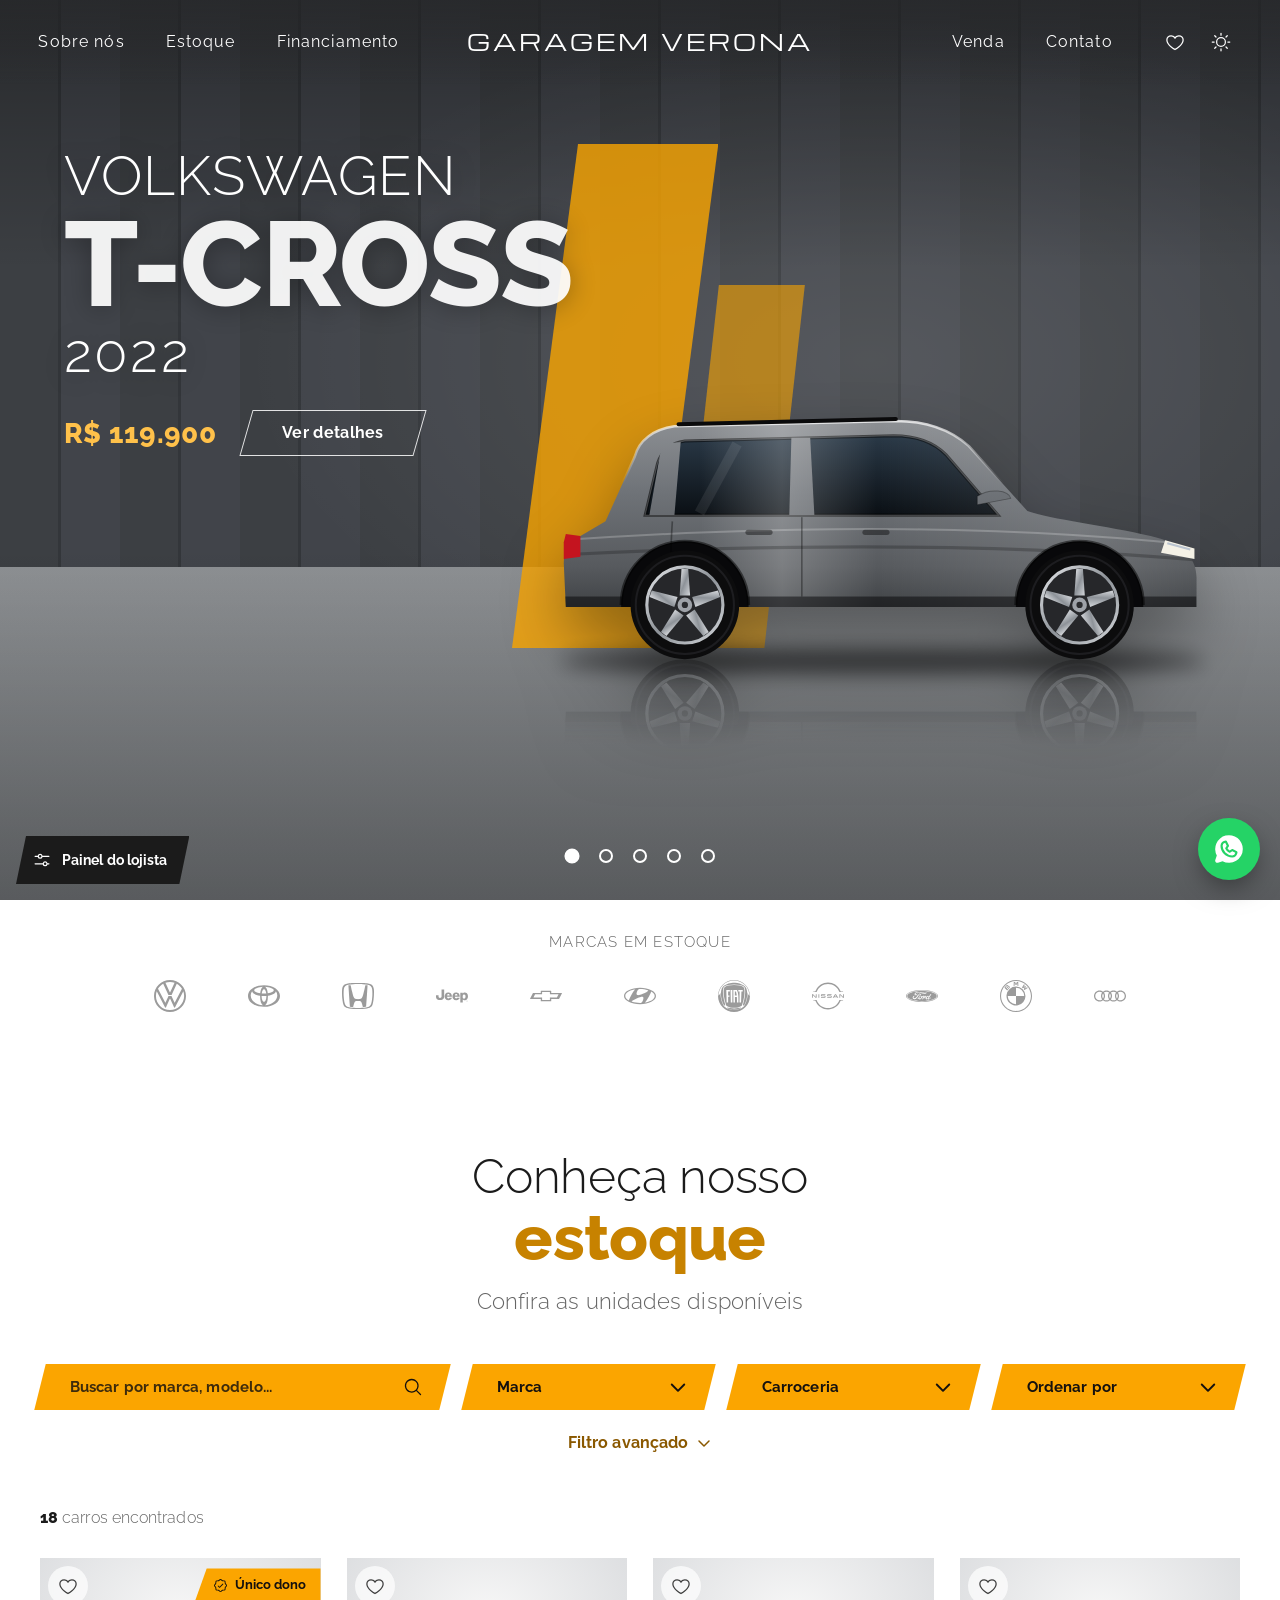
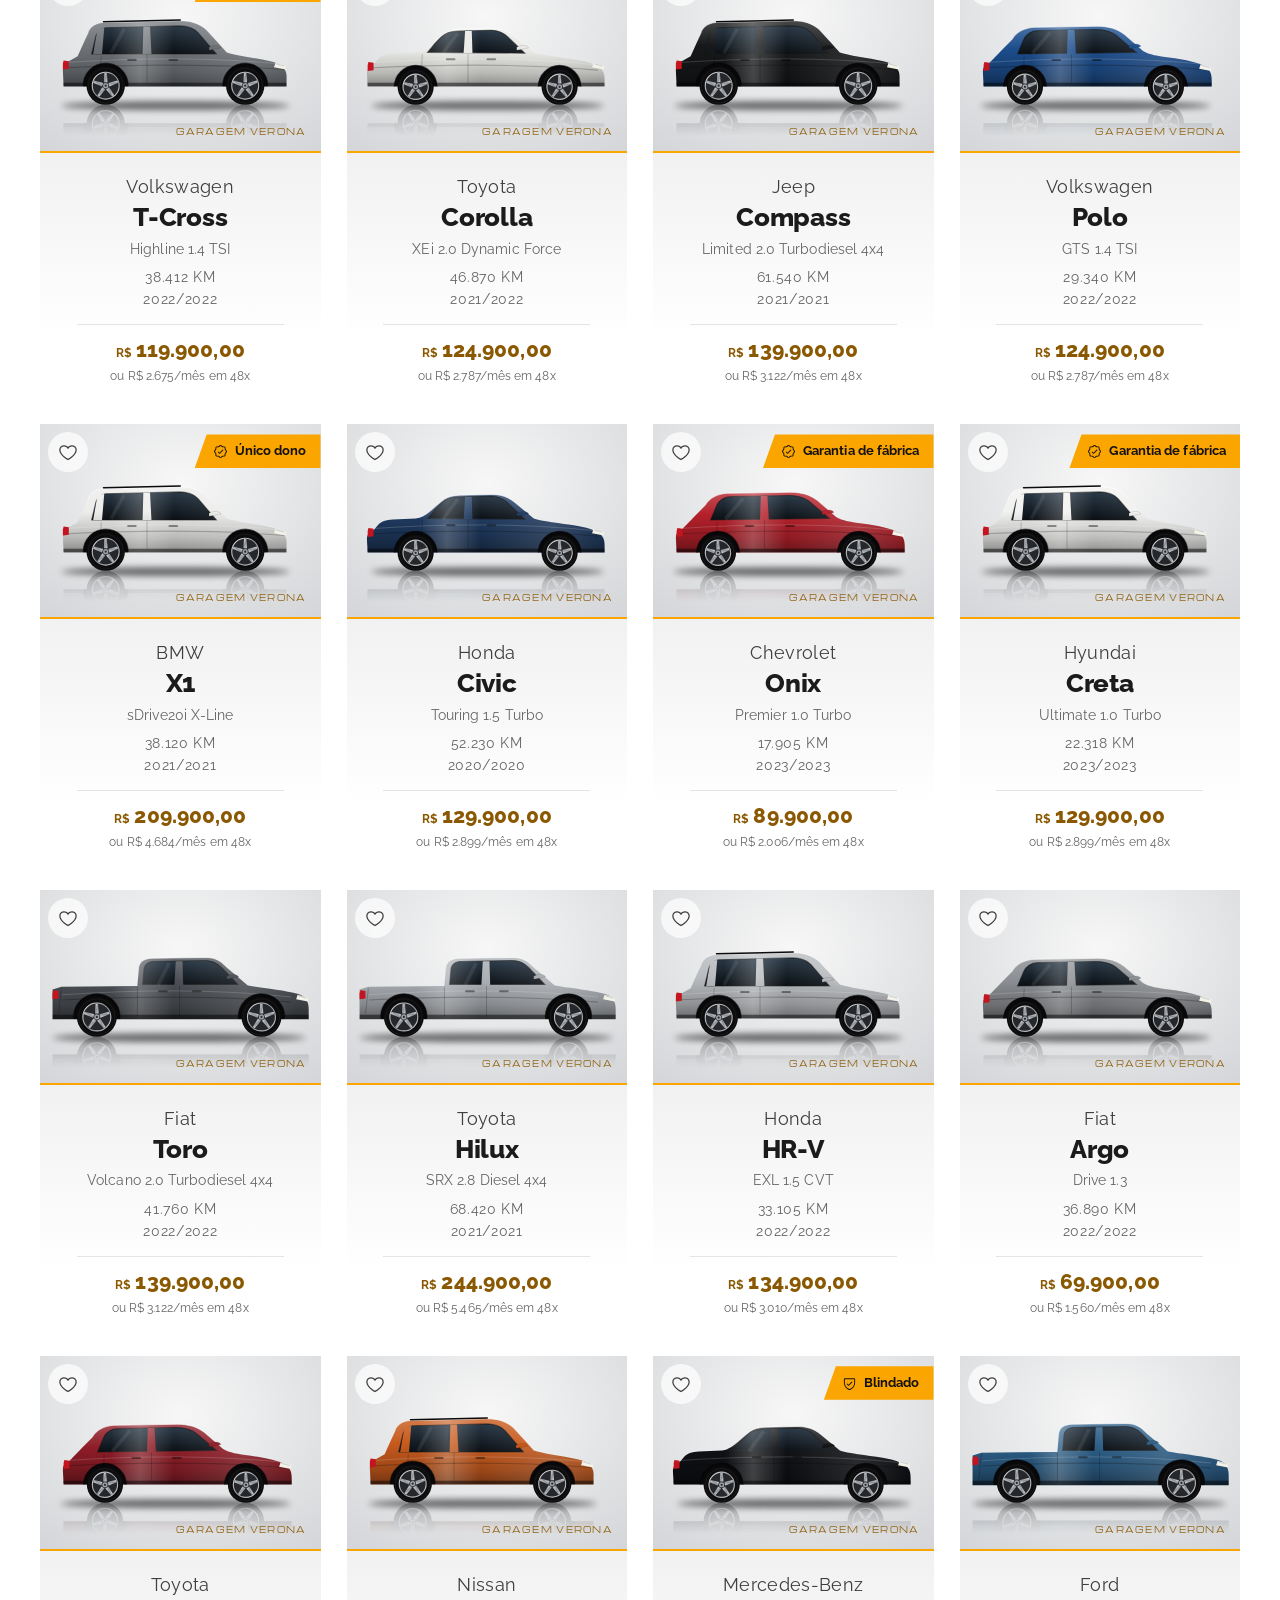
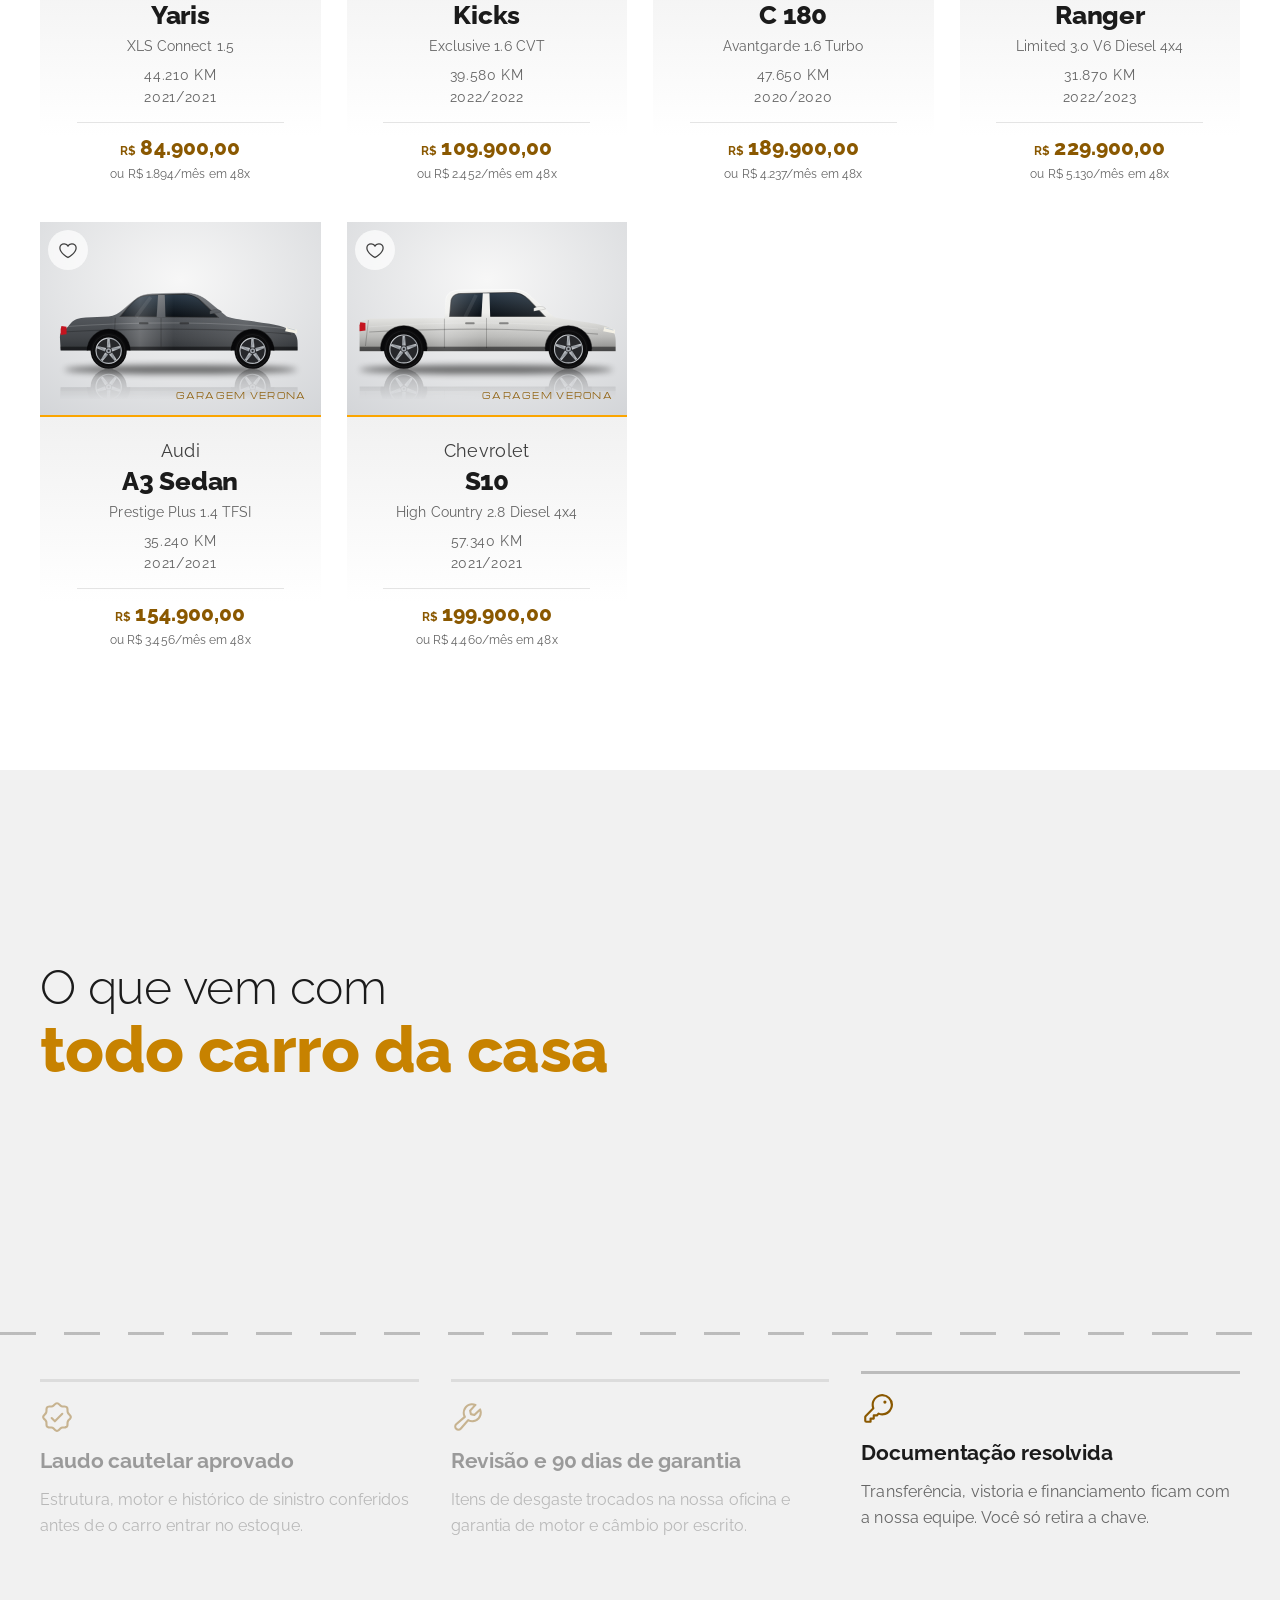
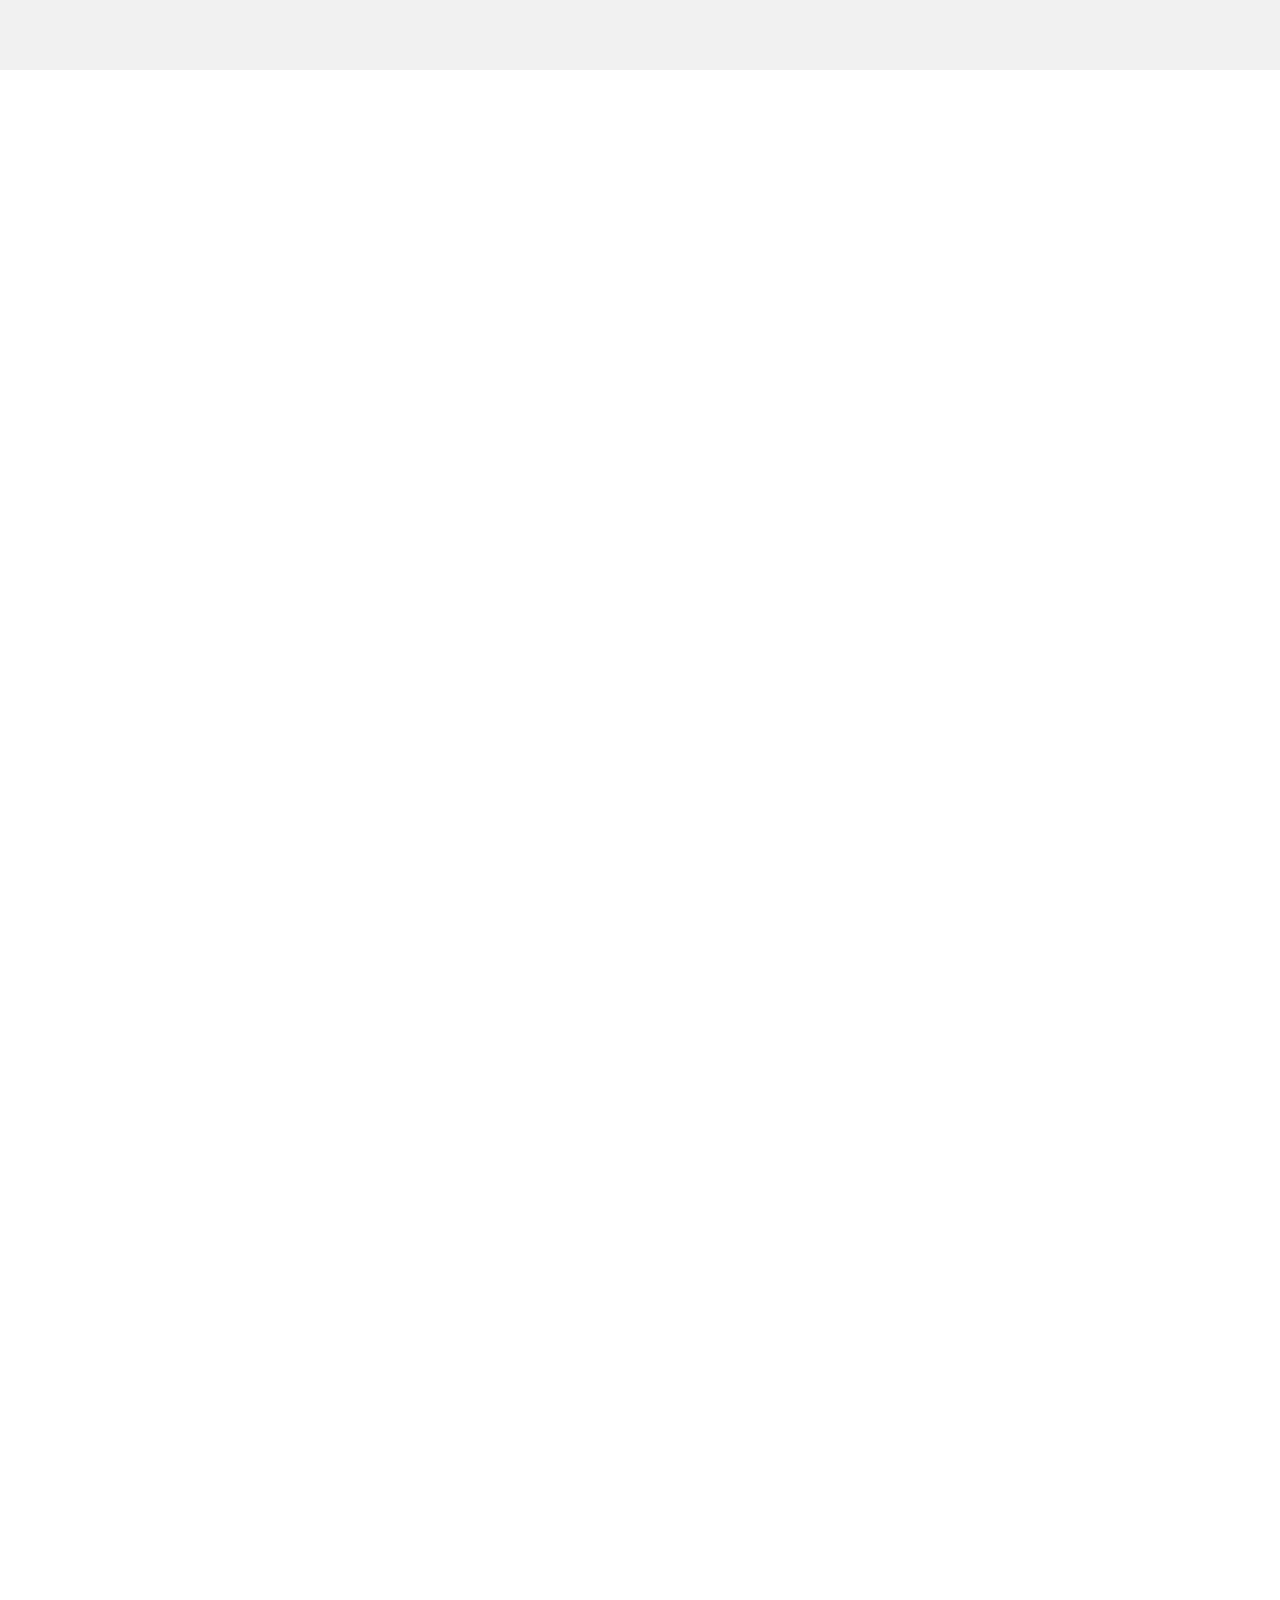
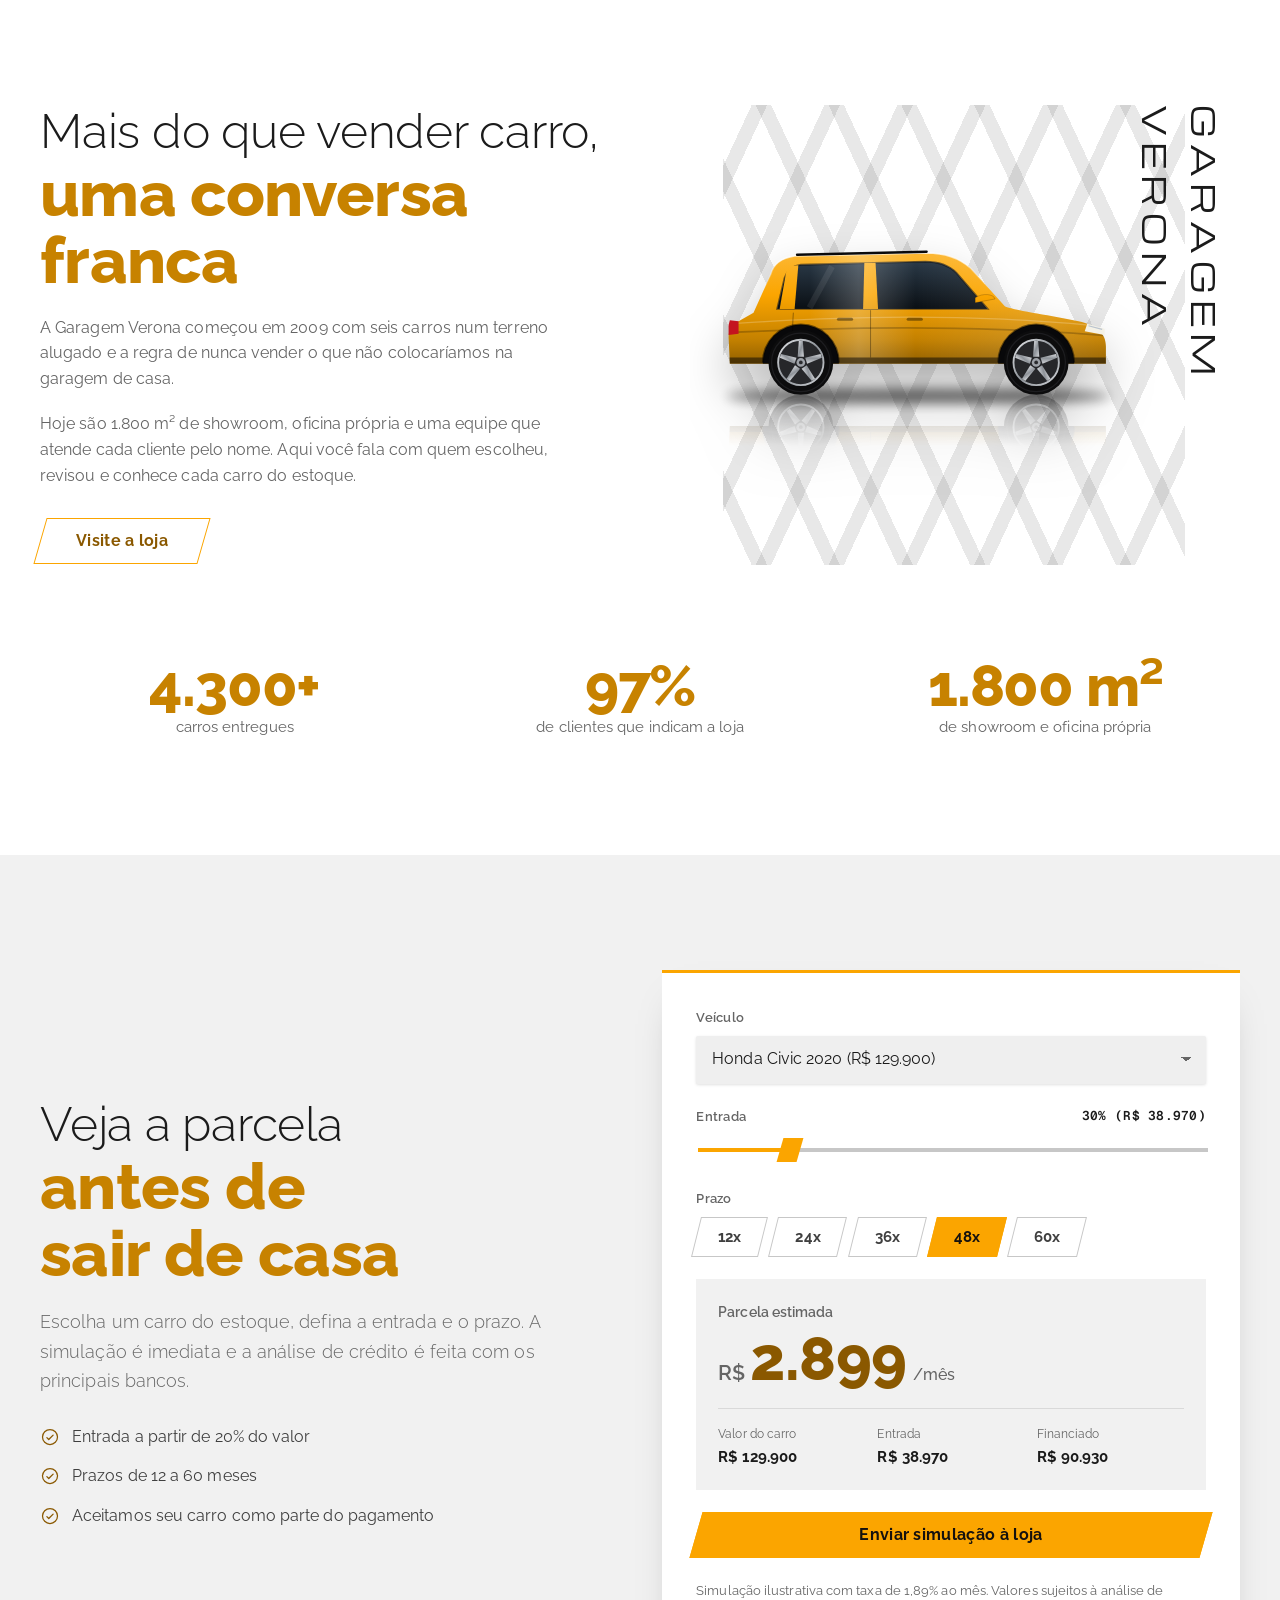
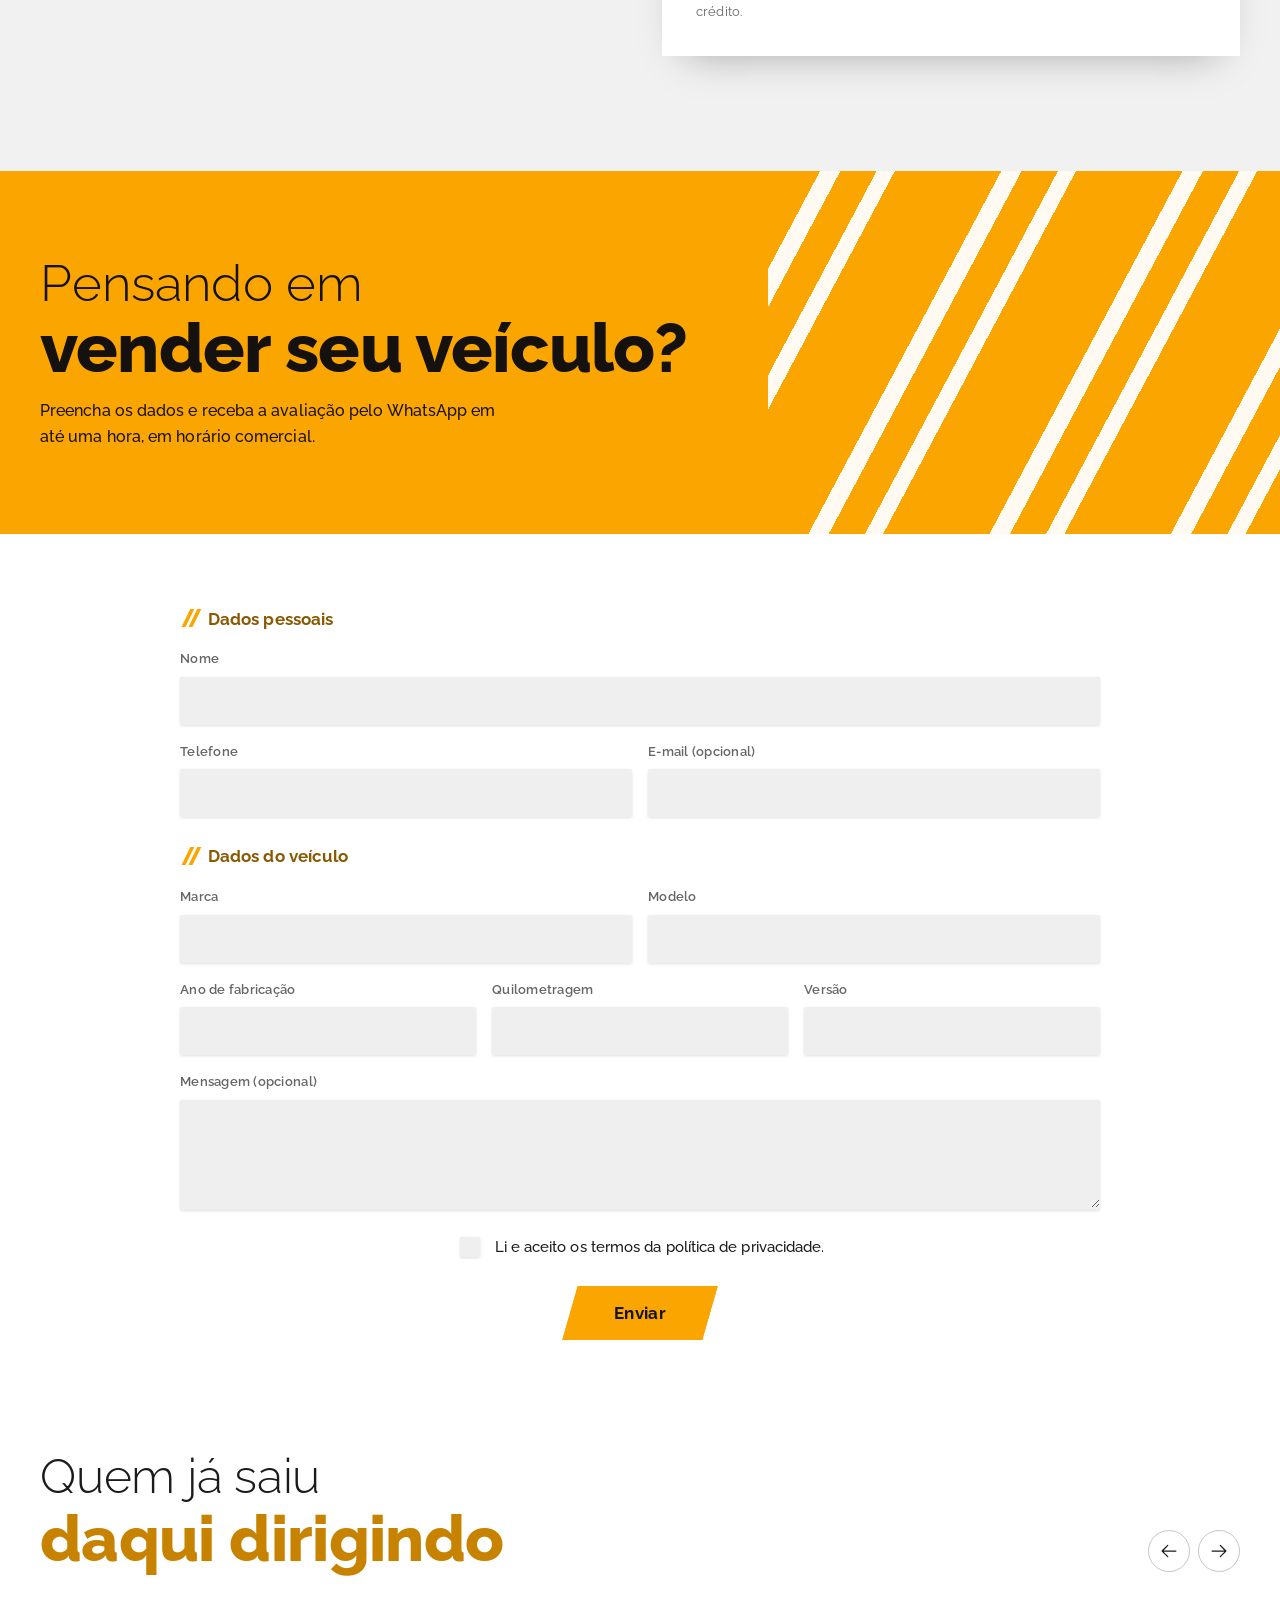
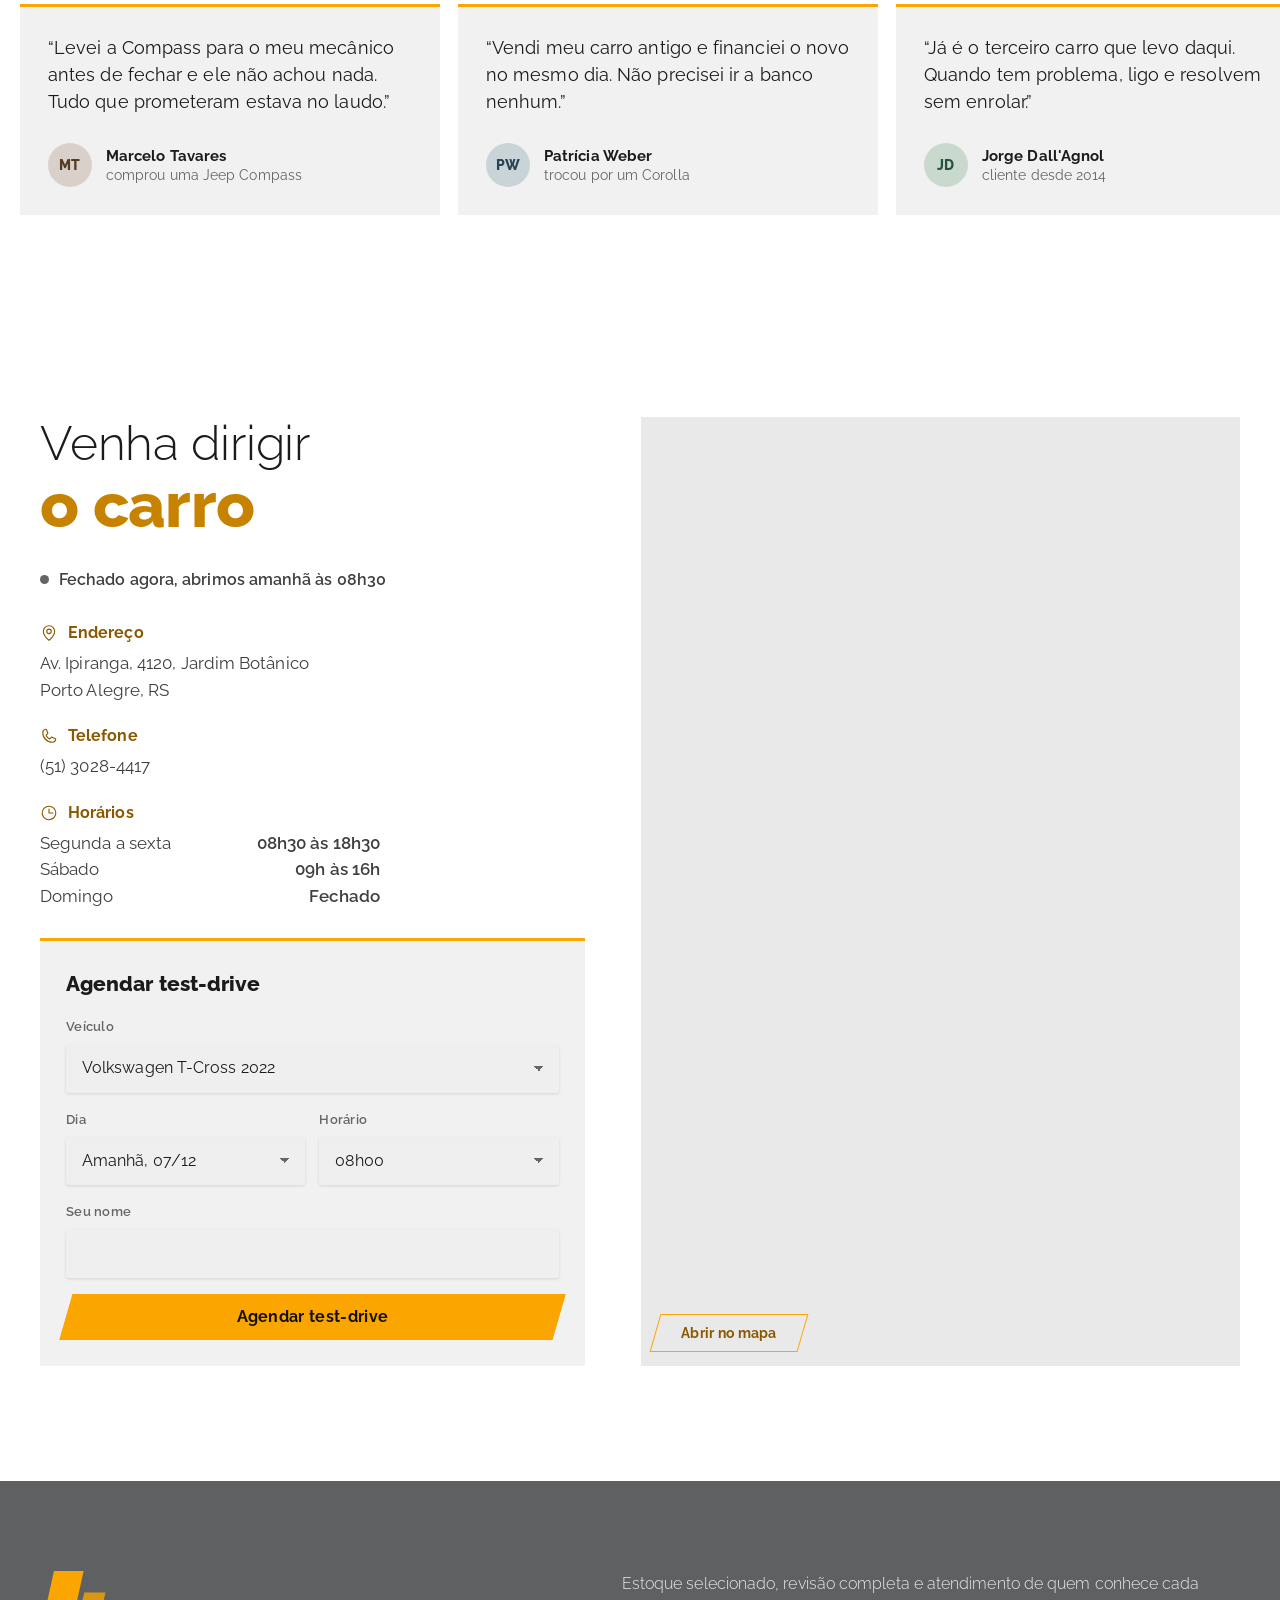
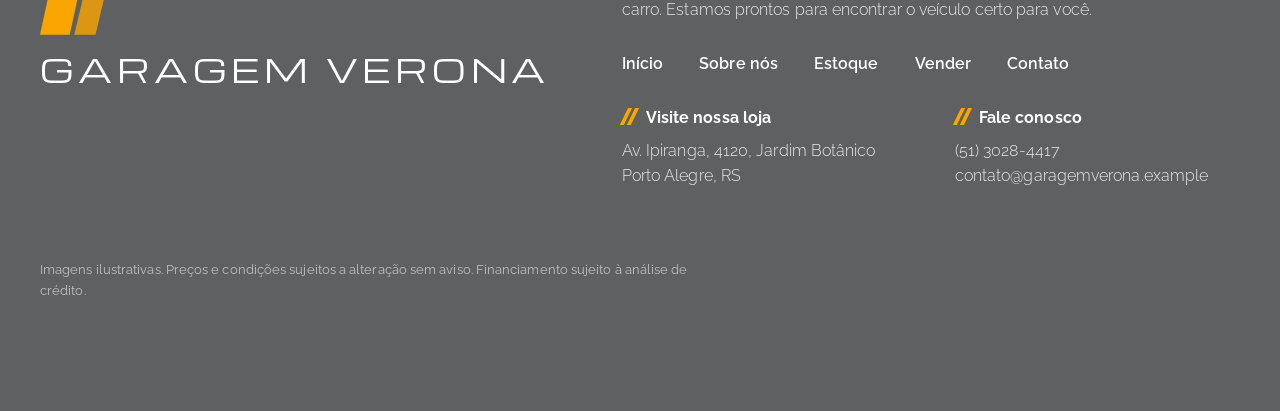
==== commit 3bfd3a49: "Refaz o visual no estilo de loja premium (âmbar, cinza e paralelogramos) Hero em tela cheia com nome" ====
--- a/index.html
+++ b/index.html
@@ -1,12 +1,12 @@
 <!doctype html>
-<html lang="pt-BR" data-theme="dark">
+<html lang="pt-BR" data-theme="light">
 <head>
   <meta charset="utf-8">
   <meta name="viewport" content="width=device-width, initial-scale=1">
   <title>Garagem Verona - Seminovos revisados</title>
   <meta name="description" content="Seminovos com laudo cautelar, revisão completa e garantia. Veja o estoque, simule o financiamento e agende seu test-drive.">
-  <meta name="theme-color" content="#0d0e10">
-  <link rel="icon" href="data:image/svg+xml,%3Csvg xmlns=%27http://www.w3.org/2000/svg%27 viewBox=%270 0 32 32%27%3E%3Crect width=%2732%27 height=%2732%27 rx=%278%27 fill=%27%23f2622d%27/%3E%3C/svg%3E">
+  <meta name="theme-color" content="#5f6062">
+  <link rel="icon" href="data:image/svg+xml,%3Csvg xmlns=%27http://www.w3.org/2000/svg%27 viewBox=%270 0 32 32%27%3E%3Crect width=%2732%27 height=%2732%27 fill=%27%23fba500%27/%3E%3C/svg%3E">
   <link rel="stylesheet" href="css/styles.css">
   <script>
     /* aplica o tema antes da pintura para evitar flash */
@@ -18,52 +18,51 @@
 
   <!-- NAVEGACAO -->
   <header class="nav" id="nav">
-    <div class="wrap nav-in">
-      <a class="logo" href="#topo" aria-label="Início">
-        <span class="logo-mark" data-bind="iniciais">GV</span>
-        <span class="logo-text"><b data-bind="nome">Garagem Verona</b><small data-bind="slogan">Seminovos revisados</small></span>
-      </a>
-      <nav class="nav-links" aria-label="Principal">
+    <div class="nav-in">
+      <nav class="nav-side nav-left" aria-label="Principal">
+        <a href="#loja">Sobre nós</a>
         <a href="#estoque">Estoque</a>
         <a href="#financiamento">Financiamento</a>
-        <a href="#vender">Vender seu carro</a>
-        <a href="#loja">A loja</a>
-        <a href="#contato">Onde estamos</a>
       </nav>
-      <div class="nav-actions">
-        <button class="icon-btn" id="favBtn" type="button" aria-label="Ver favoritos" title="Favoritos">
-          <svg class="ic"><use href="#i-heart"/></svg><span class="badge" id="favCount" hidden>0</span>
-        </button>
-        <button class="icon-btn" id="themeBtn" type="button" aria-label="Alternar tema claro e escuro" title="Tema">
-          <svg class="ic ic-sun"><use href="#i-sun"/></svg><svg class="ic ic-moon"><use href="#i-moon"/></svg>
-        </button>
-        <a class="btn btn-primary nav-cta" data-wa href="#" target="_blank" rel="noopener"><svg class="ic"><use href="#i-wa"/></svg>Falar no WhatsApp</a>
-        <button class="icon-btn menu-btn" id="menuBtn" type="button" aria-label="Abrir menu" aria-expanded="false"><svg class="ic"><use href="#i-menu"/></svg></button>
+      <a class="wordmark" href="#topo" data-bind="nome" aria-label="Início">Garagem Verona</a>
+      <div class="nav-right">
+        <nav class="nav-side" aria-label="Secundário">
+          <a href="#vender">Venda</a>
+          <a href="#contato">Contato</a>
+        </nav>
+        <div class="nav-tools">
+          <button class="icon-btn" id="favBtn" type="button" aria-label="Ver favoritos" title="Favoritos">
+            <svg class="ic"><use href="#i-heart"/></svg><span class="badge" id="favCount" hidden>0</span>
+          </button>
+          <button class="icon-btn" id="themeBtn" type="button" aria-label="Alternar tema claro e escuro" title="Tema">
+            <svg class="ic ic-sun"><use href="#i-sun"/></svg><svg class="ic ic-moon"><use href="#i-moon"/></svg>
+          </button>
+          <button class="icon-btn menu-btn" id="menuBtn" type="button" aria-label="Abrir menu" aria-expanded="false" aria-controls="mnav"><svg class="ic"><use href="#i-menu"/></svg></button>
+        </div>
       </div>
     </div>
   </header>
+  <nav class="mnav" id="mnav" aria-label="Menu" hidden>
+    <a href="#loja">Sobre nós</a><a href="#estoque">Estoque</a><a href="#financiamento">Financiamento</a><a href="#vender">Venda</a><a href="#contato">Contato</a>
+  </nav>
 
   <main id="topo">
     <!-- HERO -->
-    <section class="hero" aria-labelledby="h1">
-      <div class="wrap hero-grid">
-        <div class="hero-copy">
-          <h1 id="h1" class="display"><span class="line"><span>Seu próximo carro</span></span> <span class="line"><span>já está na <em>garagem.</em></span></span></h1>
-          <p class="lead reveal-hero">Seminovos com laudo cautelar, revisão completa e garantia. Escolha online, venha dirigir e saia com tudo resolvido.</p>
-          <div class="hero-cta reveal-hero">
-            <a class="btn btn-primary btn-lg" href="#estoque">Ver estoque <svg class="ic"><use href="#i-arrow"/></svg></a>
-            <a class="btn btn-ghost btn-lg" href="#financiamento">Simular parcela</a>
-          </div>
-        </div>
-        <div class="hero-stage-wrap">
-          <div class="hero-stage" id="heroStage" aria-live="polite"></div>
-          <div class="hero-caption" id="heroCaption">
-            <div class="hc-text"><strong id="hcName">&nbsp;</strong><span id="hcMeta">&nbsp;</span></div>
-            <button class="btn btn-ghost btn-sm" id="hcOpen" type="button">Ver detalhes <svg class="ic"><use href="#i-up-right"/></svg></button>
-          </div>
-          <div class="hero-tabs" id="heroTabs" role="tablist" aria-label="Carros em destaque"></div>
-        </div>
-      </div>
+    <section class="hero" id="hero" aria-label="Carros em destaque">
+      <h1 class="sr"><span data-bind="nome">Garagem Verona</span>: seminovos revisados</h1>
+      <div class="hero-bg"></div>
+      <div class="hero-slash" aria-hidden="true"><i></i><i></i></div>
+      <div class="hero-stage" id="heroStage" aria-live="polite"></div>
+      <div class="hero-text">
+        <div class="ht-a" id="htA">&nbsp;</div>
+        <div class="ht-b" id="htB">&nbsp;</div>
+        <div class="ht-c" id="htC">&nbsp;</div>
+        <div class="ht-foot">
+          <strong class="ht-price" id="htPrice"></strong>
+          <button class="btn btn-light" id="hcOpen" type="button">Ver detalhes</button>
+        </div>
+      </div>
+      <div class="hero-dots" id="heroTabs" role="tablist" aria-label="Carros em destaque"></div>
     </section>
 
     <!-- MARCAS -->
@@ -77,36 +76,35 @@
     <!-- ESTOQUE -->
     <section class="section" id="estoque" aria-labelledby="estoqueTitle">
       <div class="wrap">
-        <div class="sec-head">
-          <p class="eyebrow">Estoque</p>
-          <h2 id="estoqueTitle" class="h2">Carros prontos para sair hoje</h2>
-          <p class="sec-sub">Todos revisados, com laudo cautelar aprovado. Filtre pelo que importa e abra o carro para ver os detalhes.</p>
-        </div>
+        <h2 id="estoqueTitle" class="sec-title"><span class="thin">Conheça nosso</span><span class="amb">estoque</span></h2>
+        <p class="sec-sub">Confira as unidades disponíveis</p>
 
         <div class="filters" id="filters">
-          <label class="field field-search">
-            <span class="sr">Buscar por marca, modelo ou versão</span>
-            <svg class="ic"><use href="#i-search"/></svg>
-            <input id="fBusca" type="search" placeholder="Buscar marca, modelo ou versão" autocomplete="off">
-          </label>
-          <div class="chips" id="fCarroceria" role="group" aria-label="Carroceria"></div>
-          <div class="filter-row">
-            <label class="field"><span class="field-label">Marca</span>
-              <select id="fMarca"><option value="">Todas</option></select></label>
+          <div class="f-top">
+            <label class="sk sk-search"><span class="sr">Buscar por marca, modelo ou versão</span>
+              <input id="fBusca" type="search" placeholder="Buscar por marca, modelo..." autocomplete="off">
+              <svg class="ic"><use href="#i-search"/></svg></label>
+            <label class="sk"><span class="sr">Marca</span>
+              <select id="fMarca"><option value="">Marca</option></select><svg class="ic"><use href="#i-down"/></svg></label>
+            <label class="sk"><span class="sr">Carroceria</span>
+              <select id="fCarroceria"><option value="">Carroceria</option></select><svg class="ic"><use href="#i-down"/></svg></label>
+            <label class="sk"><span class="sr">Ordenar por</span>
+              <select id="fOrdem">
+                <option value="destaque">Ordenar por</option>
+                <option value="menor">Menor preço</option>
+                <option value="maior">Maior preço</option>
+                <option value="novo">Mais novos</option>
+                <option value="km">Menor quilometragem</option>
+              </select><svg class="ic"><use href="#i-down"/></svg></label>
+          </div>
+          <button class="adv-btn" id="advBtn" type="button" aria-expanded="false" aria-controls="advBox">Filtro avançado <svg class="ic"><use href="#i-down"/></svg></button>
+          <div class="f-adv" id="advBox" hidden>
             <label class="field"><span class="field-label">Combustível</span>
               <select id="fComb"><option value="">Todos</option></select></label>
             <label class="field"><span class="field-label">Câmbio</span>
               <select id="fCambio"><option value="">Todos</option></select></label>
-            <label class="field field-range"><span class="field-label">Até <output id="fPrecoOut">R$ 250 mil</output></span>
+            <label class="field field-range"><span class="field-label">Preço até <output id="fPrecoOut">sem limite</output></span>
               <input id="fPreco" type="range" min="60000" max="250000" step="5000" value="250000"></label>
-            <label class="field"><span class="field-label">Ordenar</span>
-              <select id="fOrdem">
-                <option value="destaque">Destaques</option>
-                <option value="menor">Menor preço</option>
-                <option value="maior">Maior preço</option>
-                <option value="novo">Mais novos</option>
-                <option value="km">Menor quilometragem</option>
-              </select></label>
           </div>
         </div>
 
@@ -132,7 +130,7 @@
     <section class="story" id="porque" aria-labelledby="storyTitle">
       <div class="story-pin">
         <div class="wrap story-top">
-          <h2 id="storyTitle" class="h2">O que vem com todo carro da casa</h2>
+          <h2 id="storyTitle" class="sec-title sec-title-left"><span class="thin">O que vem com</span><span class="amb">todo carro da casa</span></h2>
         </div>
         <div class="story-road" id="storyRoad">
           <div class="story-car" id="storyCar"></div>
@@ -158,11 +156,33 @@
       </div>
     </section>
 
+    <!-- SOBRE (A LOJA) -->
+    <section class="section" id="loja" aria-labelledby="lojaTitle">
+      <div class="wrap">
+        <div class="about">
+          <div class="about-copy">
+            <h2 id="lojaTitle" class="sec-title"><span class="thin">Mais do que vender carro,</span><span class="amb">uma conversa franca</span></h2>
+            <p>A <span data-bind="nome">Garagem Verona</span> começou em <span data-bind="fundacao">2009</span> com seis carros num terreno alugado e a regra de nunca vender o que não colocaríamos na garagem de casa.</p>
+            <p>Hoje são 1.800 m² de showroom, oficina própria e uma equipe que atende cada cliente pelo nome. Aqui você fala com quem escolheu, revisou e conhece cada carro do estoque.</p>
+            <a class="btn btn-ghost" href="#contato">Visite a loja</a>
+          </div>
+          <div class="about-art" id="aboutArt" aria-hidden="true">
+            <span class="vert" data-bind="nome"></span>
+          </div>
+        </div>
+        <div class="stats">
+          <div><b class="count" data-to="4300" data-suffix="+">0</b><span>carros entregues</span></div>
+          <div><b class="count" data-to="97" data-suffix="%">0</b><span>de clientes que indicam a loja</span></div>
+          <div><b class="count" data-to="1800" data-suffix=" m²">0</b><span>de showroom e oficina própria</span></div>
+        </div>
+      </div>
+    </section>
+
     <!-- FINANCIAMENTO -->
-    <section class="section" id="financiamento" aria-labelledby="finTitle">
+    <section class="section section-alt" id="financiamento" aria-labelledby="finTitle" style="background:var(--bg-2)">
       <div class="wrap fin-grid">
         <div class="fin-copy">
-          <h2 id="finTitle" class="h2">Veja a parcela antes de sair de casa</h2>
+          <h2 id="finTitle" class="sec-title sec-title-left"><span class="thin">Veja a parcela</span><span class="amb">antes de sair de casa</span></h2>
           <p class="sec-sub">Escolha um carro do estoque, defina a entrada e o prazo. A simulação é imediata e a análise de crédito é feita com os principais bancos.</p>
           <ul class="ticks">
             <li><svg class="ic"><use href="#i-check"/></svg>Entrada a partir de 20% do valor</li>
@@ -194,59 +214,50 @@
       </div>
     </section>
 
-    <!-- VENDER -->
-    <section class="section section-tight" id="vender" aria-labelledby="venderTitle">
-      <div class="wrap">
-        <div class="sell">
-          <div class="sell-head">
-            <h2 id="venderTitle" class="h2">Quanto vale o seu carro?</h2>
-            <p class="sec-sub">Preencha os dados e receba a avaliação pelo WhatsApp em até uma hora, em horário comercial.</p>
-          </div>
-          <form class="sell-form" id="sellForm" novalidate>
-            <label class="field"><span class="field-label">Marca</span><input name="marca" required autocomplete="off"><span class="field-err" hidden></span></label>
-            <label class="field"><span class="field-label">Modelo e versão</span><input name="modelo" required autocomplete="off"><span class="field-err" hidden></span></label>
-            <label class="field"><span class="field-label">Ano</span><input name="ano" inputmode="numeric" maxlength="4" required><span class="field-err" hidden></span></label>
-            <label class="field"><span class="field-label">Quilometragem</span><input name="km" inputmode="numeric" required><span class="field-err" hidden></span></label>
-            <label class="field"><span class="field-label">Seu nome</span><input name="nome" required autocomplete="name"><span class="field-err" hidden></span></label>
-            <button class="btn btn-primary btn-lg" type="submit">Avaliar meu carro</button>
-          </form>
-          <div class="sell-ok" id="sellOk" hidden>
-            <svg class="ic ic-lg"><use href="#i-check"/></svg>
-            <div><h3>Pedido pronto para enviar</h3><p>Abra o WhatsApp para enviar os dados do seu carro. Respondemos com a avaliação em até uma hora.</p></div>
-            <div class="sell-ok-actions">
-              <a class="btn btn-primary" id="sellWa" data-wa href="#" target="_blank" rel="noopener">Abrir WhatsApp</a>
-              <button class="link-btn" id="sellAgain" type="button">Avaliar outro carro</button>
-            </div>
-          </div>
-        </div>
-      </div>
-    </section>
-
-    <!-- A LOJA -->
-    <section class="section" id="loja" aria-labelledby="lojaTitle">
-      <div class="wrap">
-        <div class="sec-head">
-          <p class="eyebrow">A loja</p>
-          <h2 id="lojaTitle" class="h2">Desde <span data-bind="fundacao">2009</span> vendendo carro de quem a gente conhece</h2>
-        </div>
-        <div class="bento">
-          <article class="bento-cell bento-story">
-            <p>A <span data-bind="nome">Garagem Verona</span> começou com seis carros num terreno alugado e a regra de nunca vender o que não colocaríamos na garagem de casa. Hoje são 1.800 m² de showroom, oficina própria e uma equipe que atende cada cliente pelo nome.</p>
-            <p>Aqui você conversa com quem escolheu, revisou e conhece cada carro do estoque.</p>
-            <a class="btn btn-ghost" href="#contato">Conhecer a loja <svg class="ic"><use href="#i-arrow"/></svg></a>
-          </article>
-          <figure class="bento-cell bento-art" id="bentoArt" aria-label="Showroom"></figure>
-          <article class="bento-cell bento-stat bento-accent"><b class="count" data-to="4300" data-suffix="+">0</b><span>carros entregues</span></article>
-          <article class="bento-cell bento-stat"><b class="count" data-to="97" data-suffix="%">0</b><span>de clientes que indicam a loja</span></article>
+    <!-- VENDA SEU CARRO -->
+    <section id="vender" aria-labelledby="venderTitle">
+      <div class="sell-banner">
+        <div class="wrap">
+          <h2 id="venderTitle"><span class="thin">Pensando em</span><span class="bold">vender seu veículo?</span></h2>
+          <p class="sell-sub">Preencha os dados e receba a avaliação pelo WhatsApp em até uma hora, em horário comercial.</p>
+        </div>
+      </div>
+      <div class="wrap sell-form-wrap">
+        <form class="sell-form" id="sellForm" novalidate>
+          <h3 class="slashes">Dados pessoais</h3>
+          <label class="field span6"><span class="field-label">Nome</span><input name="nome" autocomplete="name" required><span class="field-err" hidden></span></label>
+          <label class="field span3"><span class="field-label">Telefone</span><input name="telefone" inputmode="tel" autocomplete="tel" required><span class="field-err" hidden></span></label>
+          <label class="field span3"><span class="field-label">E-mail (opcional)</span><input name="email" type="email" autocomplete="email"><span class="field-err" hidden></span></label>
+          <h3 class="slashes">Dados do veículo</h3>
+          <label class="field span3"><span class="field-label">Marca</span><input name="marca" required autocomplete="off"><span class="field-err" hidden></span></label>
+          <label class="field span3"><span class="field-label">Modelo</span><input name="modelo" required autocomplete="off"><span class="field-err" hidden></span></label>
+          <label class="field span2"><span class="field-label">Ano de fabricação</span><input name="ano" inputmode="numeric" maxlength="4" required><span class="field-err" hidden></span></label>
+          <label class="field span2"><span class="field-label">Quilometragem</span><input name="km" inputmode="numeric" required><span class="field-err" hidden></span></label>
+          <label class="field span2"><span class="field-label">Versão</span><input name="versao" autocomplete="off"><span class="field-err" hidden></span></label>
+          <label class="field span6"><span class="field-label">Mensagem (opcional)</span><textarea name="mensagem"></textarea></label>
+          <div class="consent-wrap">
+            <label class="consent"><input type="checkbox" name="privacidade" required> Li e aceito os termos da política de privacidade.</label>
+            <span class="field-err" id="consentErr" hidden>Marque para continuar.</span>
+          </div>
+          <div class="sell-actions"><button class="btn btn-primary btn-lg" type="submit">Enviar</button></div>
+        </form>
+        <div class="sell-ok" id="sellOk" hidden>
+          <svg class="ic ic-lg"><use href="#i-check"/></svg>
+          <h3>Pedido pronto para enviar</h3>
+          <p>Abra o WhatsApp para mandar os dados do seu carro. Respondemos com a avaliação em até uma hora.</p>
+          <div class="sell-ok-actions">
+            <a class="btn btn-primary" id="sellWa" data-wa href="#" target="_blank" rel="noopener">Abrir WhatsApp</a>
+            <button class="link-btn" id="sellAgain" type="button">Avaliar outro carro</button>
+          </div>
         </div>
       </div>
     </section>
 
     <!-- DEPOIMENTOS -->
-    <section class="section section-tight" id="depoimentos" aria-labelledby="depTitle">
+    <section class="section section-tight" id="depoimentos" aria-labelledby="depTitle" style="padding-top:clamp(64px,9vw,110px)">
       <div class="wrap">
         <div class="dep-head">
-          <h2 id="depTitle" class="h2">Quem já saiu daqui dirigindo</h2>
+          <h2 id="depTitle" class="sec-title sec-title-left"><span class="thin">Quem já saiu</span><span class="amb">daqui dirigindo</span></h2>
           <div class="dep-nav">
             <button class="icon-btn" id="depPrev" type="button" aria-label="Depoimento anterior"><svg class="ic flip"><use href="#i-arrow"/></svg></button>
             <button class="icon-btn" id="depNext" type="button" aria-label="Próximo depoimento"><svg class="ic"><use href="#i-arrow"/></svg></button>
@@ -254,7 +265,7 @@
         </div>
       </div>
       <div class="dep-track" id="depTrack" tabindex="0" aria-label="Depoimentos de clientes">
-        <figure class="quote"><blockquote>“Levei a Compass para o meu mecânico antes de fechar e ele não achou nada. Tudo que prometeram estava no laudo.”</blockquote><figcaption><span class="avatar" style="--h:18">MT</span><span><b>Marcelo Tavares</b>comprou uma Jeep Compass</span></figcaption></figure>
+        <figure class="quote"><blockquote>“Levei a Compass para o meu mecânico antes de fechar e ele não achou nada. Tudo que prometeram estava no laudo.”</blockquote><figcaption><span class="avatar" style="--h:30">MT</span><span><b>Marcelo Tavares</b>comprou uma Jeep Compass</span></figcaption></figure>
         <figure class="quote"><blockquote>“Vendi meu carro antigo e financiei o novo no mesmo dia. Não precisei ir a banco nenhum.”</blockquote><figcaption><span class="avatar" style="--h:200">PW</span><span><b>Patrícia Weber</b>trocou por um Corolla</span></figcaption></figure>
         <figure class="quote"><blockquote>“Já é o terceiro carro que levo daqui. Quando tem problema, ligo e resolvem sem enrolar.”</blockquote><figcaption><span class="avatar" style="--h:140">JD</span><span><b>Jorge Dall'Agnol</b>cliente desde 2014</span></figcaption></figure>
         <figure class="quote"><blockquote>“Escolhi pelo site, marquei o test-drive pelo WhatsApp e saí com o carro na sexta.”</blockquote><figcaption><span class="avatar" style="--h:290">AB</span><span><b>Aline Bittencourt</b>comprou um Polo GTS</span></figcaption></figure>
@@ -266,7 +277,7 @@
     <section class="section" id="contato" aria-labelledby="contatoTitle">
       <div class="wrap contact-grid">
         <div class="contact-info">
-          <h2 id="contatoTitle" class="h2">Venha dirigir o carro</h2>
+          <h2 id="contatoTitle" class="sec-title"><span class="thin">Venha dirigir</span><span class="amb">o carro</span></h2>
           <p class="open-status" id="openStatus"><span class="live-dot" aria-hidden="true"></span><span id="openText">Verificando horário</span></p>
           <dl class="info-list">
             <div><dt><svg class="ic"><use href="#i-pin"/></svg>Endereço</dt><dd><span data-bind="endereco"></span><br><span data-bind="cidade"></span></dd></div>
@@ -287,7 +298,7 @@
         </div>
         <div class="map" id="map">
           <iframe id="mapFrame" title="Mapa com a localização da loja" loading="lazy" referrerpolicy="no-referrer"></iframe>
-          <a class="btn btn-ghost btn-sm map-link" id="mapLink" target="_blank" rel="noopener" href="#">Abrir no mapa <svg class="ic"><use href="#i-up-right"/></svg></a>
+          <a class="btn btn-ghost btn-sm map-link" id="mapLink" target="_blank" rel="noopener" href="#">Abrir no mapa</a>
         </div>
       </div>
     </section>
@@ -296,15 +307,24 @@
   <footer class="footer">
     <div class="wrap footer-in">
       <div class="footer-brand">
-        <span class="logo-mark" data-bind="iniciais">GV</span>
-        <div><b data-bind="nome">Garagem Verona</b><p><span data-bind="endereco"></span>, <span data-bind="cidade"></span></p></div>
-      </div>
-      <nav class="footer-links" aria-label="Rodapé">
-        <a href="#estoque">Estoque</a><a href="#financiamento">Financiamento</a><a href="#vender">Vender seu carro</a><a href="#loja">A loja</a><a href="#contato">Onde estamos</a>
-      </nav>
+        <span class="mark2" aria-hidden="true"><i></i><i></i></span>
+        <span class="wordmark" data-bind="nome">Garagem Verona</span>
+      </div>
+      <div class="footer-main">
+        <p>Estoque selecionado, revisão completa e atendimento de quem conhece cada carro. Estamos prontos para encontrar o veículo certo para você.</p>
+        <nav class="footer-links" aria-label="Rodapé">
+          <a href="#topo">Início</a><a href="#loja">Sobre nós</a><a href="#estoque">Estoque</a><a href="#vender">Vender</a><a href="#contato">Contato</a>
+        </nav>
+        <div class="footer-cols">
+          <div><h4 class="slashes">Visite nossa loja</h4><p data-bind="endereco"></p><p data-bind="cidade"></p></div>
+          <div><h4 class="slashes">Fale conosco</h4><a data-bind-href="tel" data-bind="telefone" href="#"></a><a data-bind-mail data-bind="email" href="#"></a></div>
+        </div>
+      </div>
       <p class="footer-fine">Imagens ilustrativas. Preços e condições sujeitos a alteração sem aviso. Financiamento sujeito à análise de crédito.</p>
     </div>
   </footer>
+
+  <a class="wa-float" data-wa data-msg="Olá! Vim pelo site e gostaria de falar com a loja." href="#" target="_blank" rel="noopener" aria-label="Falar no WhatsApp"><svg class="ic"><use href="#i-wa"/></svg></a>
 
   <!-- MODAL DO VEICULO -->
   <div class="modal" id="modal" hidden>
@@ -372,7 +392,7 @@
 
       <div class="tab-pane" data-pane="integracao" hidden>
         <p class="pane-note">O site lê o estoque de uma única fonte. Trocar o arquivo de demonstração pelo sistema da loja não muda nada no layout.</p>
-        <div class="flow" aria-hidden="false">
+        <div class="flow">
           <div class="flow-node"><svg class="ic"><use href="#i-db"/></svg><b>Sistema da loja</b><span>onde o estoque já é controlado</span></div>
           <div class="flow-link"></div>
           <div class="flow-node"><svg class="ic"><use href="#i-plug"/></svg><b>Conector</b><span>API, planilha, XML, JSON ou CSV</span></div>
--- a/css/styles.css
+++ b/css/styles.css
@@ -1,458 +1,508 @@
 /* ==========================================================================
    Garagem Verona - site de demonstracao para lojas de carros
-   Sistema visual
-   - Tema: escuro por padrao (carros ganham profundidade), claro opcional. Um tema por vez, sem inversao de secoes.
-   - Cor: neutros frios + UM acento (definido em --accent, trocavel pelo Painel do lojista).
-   - Forma: botoes e chips em pilula, superficies (cards, modais) com 20px, campos com 14px.
-   - Tipografia: Geist (texto e titulos) e Geist Mono (numeros tecnicos).
+   Linguagem visual (referencia: lojas de carros premium com identidade amarelo-ambar)
+   - Pagina clara, navegacao e rodape em cinza, hero em tela cheia com nome do carro gigante.
+   - Um unico acento (--accent), trocavel pelo Painel do lojista.
+   - Forma: botoes, campos de filtro e chips em paralelogramo inclinado (skewX);
+     cards e superficies com cantos quase retos (2px); icones de acao em circulo.
+   - Tipografia: Raleway (texto e titulos, contraste entre peso 300 e 800) e Michroma (marca da loja).
+   - Tema claro por padrao, escuro opcional pelo botao do menu.
    ========================================================================== */
 
-@font-face { font-family: "Geist"; src: url("../assets/fonts/geist-latin-wght-normal.woff2") format("woff2"); font-weight: 100 900; font-display: swap; }
+@font-face { font-family: "Raleway"; src: url("../assets/fonts/raleway-latin-wght-normal.woff2") format("woff2"); font-weight: 100 900; font-display: swap; }
+@font-face { font-family: "Michroma"; src: url("../assets/fonts/michroma-latin-400-normal.woff2") format("woff2"); font-weight: 400; font-display: swap; }
 @font-face { font-family: "Geist Mono"; src: url("../assets/fonts/geist-mono-latin-wght-normal.woff2") format("woff2"); font-weight: 100 900; font-display: swap; }
 
 :root {
-  --accent: #f2622d;
-  --accent-ink: #15110e;
-  --r-btn: 999px;
-  --r-surf: 20px;
-  --r-field: 14px;
-  --nav-h: 68px;
+  --accent: #fba500;
+  --accent-ink: #17120a;
+  --skew: -16deg;
+  --r-surf: 2px;
+  --nav-h: 84px;
   --ease: cubic-bezier(.16, 1, .3, 1);
-  --font: "Geist", ui-sans-serif, system-ui, -apple-system, "Segoe UI", Roboto, sans-serif;
+  --font: "Raleway", ui-sans-serif, system-ui, -apple-system, "Segoe UI", Roboto, sans-serif;
+  --brand: "Michroma", "Raleway", ui-sans-serif, sans-serif;
   --mono: "Geist Mono", ui-monospace, SFMono-Regular, Menlo, monospace;
-  --z-nav: 40; --z-dock: 50; --z-modal: 80; --z-panel: 90; --z-toast: 100;
-}
-
+  --z-nav: 40; --z-wa: 45; --z-dock: 50; --z-modal: 80; --z-panel: 90; --z-toast: 100;
+
+  color-scheme: light;
+  --bg: #ffffff; --bg-2: #f1f1f1; --surface: #ffffff; --surface-2: #e9e9e9;
+  --line: rgba(0, 0, 0, .1); --line-2: rgba(0, 0, 0, .22);
+  --text: #1b1b1b; --muted: #656565; --soft: #3f3f3f;
+  --accent-text: color-mix(in oklab, var(--accent), black 16%);
+  --accent-deep: color-mix(in oklab, var(--accent), black 36%);
+  --stage-a: #f7f7f7; --stage-b: #d3d5d8;
+  --field: #efefef;
+  --shadow: 0 18px 40px -22px rgba(0, 0, 0, .35);
+  --gray: #5f6062;
+  --nav-solid: rgba(88, 89, 91, .94);
+}
 html[data-theme="dark"] {
   color-scheme: dark;
-  --bg: #0d0e10; --bg-2: #121316; --surface: #17191c; --surface-2: #1e2125;
-  --line: rgba(255, 255, 255, .09); --line-2: rgba(255, 255, 255, .16);
-  --text: #eceef0; --muted: #9ba1a9; --soft: #c4c8ce;
-  --accent-text: color-mix(in oklab, var(--accent), white 18%);
-  --stage-a: #2c3037; --stage-b: #121315;
-  --shadow: 0 24px 60px -24px rgba(0, 0, 0, .7);
-  --field-bg: #121417;
-  --nav-bg: rgba(13, 14, 16, .72);
-}
-html[data-theme="light"] {
-  color-scheme: light;
-  --bg: #eef0f2; --bg-2: #e7eaed; --surface: #f8f9fa; --surface-2: #e2e6ea;
-  --line: rgba(14, 18, 22, .1); --line-2: rgba(14, 18, 22, .2);
-  --text: #14171a; --muted: #565d66; --soft: #3a4047;
-  --accent-text: color-mix(in oklab, var(--accent), black 32%);
-  --stage-a: #fbfcfd; --stage-b: #d7dce1;
-  --shadow: 0 24px 50px -28px rgba(30, 40, 52, .35);
-  --field-bg: #fbfbfc;
-  --nav-bg: rgba(238, 240, 242, .78);
+  --bg: #121315; --bg-2: #18191c; --surface: #1c1d20; --surface-2: #26282c;
+  --line: rgba(255, 255, 255, .1); --line-2: rgba(255, 255, 255, .22);
+  --text: #ececec; --muted: #a3a7ad; --soft: #c8cbd0;
+  --accent-text: color-mix(in oklab, var(--accent), white 8%);
+  --accent-deep: color-mix(in oklab, var(--accent), white 4%);
+  --stage-a: #30343a; --stage-b: #141517;
+  --field: #232528;
+  --shadow: 0 22px 50px -24px rgba(0, 0, 0, .8);
+  --gray: #1c1d1f;
+  --nav-solid: rgba(24, 25, 27, .94);
 }
 
 *, *::before, *::after { box-sizing: border-box; }
-html { scroll-behavior: smooth; -webkit-text-size-adjust: 100%; scroll-padding-top: calc(var(--nav-h) + 12px); }
-body {
-  margin: 0; background: var(--bg); color: var(--text); font-family: var(--font); font-size: 16px; line-height: 1.55;
-  -webkit-font-smoothing: antialiased; text-rendering: optimizeLegibility; overflow-x: hidden;
-}
+html { scroll-behavior: smooth; -webkit-text-size-adjust: 100%; scroll-padding-top: calc(var(--nav-h) + 8px); }
+body { margin: 0; background: var(--bg); color: var(--text); font-family: var(--font); font-size: 16px; font-weight: 400; line-height: 1.6; letter-spacing: .005em; -webkit-font-smoothing: antialiased; text-rendering: optimizeLegibility; overflow-x: hidden; }
 img, svg { display: block; max-width: 100%; }
 a { color: inherit; text-decoration: none; }
-button, input, select { font: inherit; color: inherit; }
+button, input, select, textarea { font: inherit; color: inherit; letter-spacing: inherit; }
 button { cursor: pointer; background: none; border: 0; padding: 0; }
 h1, h2, h3, p, figure, blockquote, dl, dd { margin: 0; }
 ul { margin: 0; padding: 0; list-style: none; }
-:focus-visible { outline: 2px solid var(--accent); outline-offset: 3px; border-radius: 6px; }
+:focus-visible { outline: 2px solid var(--accent); outline-offset: 3px; }
 [hidden] { display: none !important; }
 .sr { position: absolute; width: 1px; height: 1px; overflow: hidden; clip: rect(0 0 0 0); white-space: nowrap; }
-.skip { position: absolute; left: 12px; top: -60px; background: var(--accent); color: var(--accent-ink); padding: 10px 16px; border-radius: var(--r-btn); z-index: 200; font-weight: 600; }
+.skip { position: absolute; left: 12px; top: -60px; background: var(--accent); color: var(--accent-ink); padding: 10px 16px; z-index: 200; font-weight: 700; }
 .skip:focus { top: 12px; }
 
 .wrap { width: 100%; max-width: 1320px; margin-inline: auto; padding-inline: clamp(16px, 4vw, 40px); }
 .ic { width: 20px; height: 20px; fill: currentColor; flex: none; }
-.ic-lg { width: 32px; height: 32px; }
+.ic-lg { width: 34px; height: 34px; }
 .flip { transform: scaleX(-1); }
-
-/* ---------- Tipografia ---------- */
-.display { font-weight: 600; font-size: clamp(2.2rem, 4.1vw, 3.8rem); line-height: 1.04; letter-spacing: -.04em; text-wrap: balance; }
-@media (min-width: 960px) { .display .line { white-space: nowrap; } }
-.display .line { display: block; overflow: hidden; padding-bottom: .12em; margin-bottom: -.12em; }
-.display .line > span { display: inline-block; }
-.display em { font-style: italic; font-weight: 600; color: var(--accent-text); padding-right: .06em; }
-.h2 { font-weight: 600; font-size: clamp(1.9rem, 3.6vw, 3rem); line-height: 1.08; letter-spacing: -.035em; text-wrap: balance; }
-.lead { font-size: clamp(1.05rem, 1.5vw, 1.2rem); color: var(--soft); max-width: 46ch; }
-.sec-sub { color: var(--muted); max-width: 62ch; font-size: 1.05rem; }
-.eyebrow { font-family: var(--mono); font-size: .75rem; letter-spacing: .14em; text-transform: uppercase; color: var(--accent-text); margin-bottom: 14px; }
 .fine { font-size: .82rem; color: var(--muted); }
-.mono { font-family: var(--mono); }
-
-/* ---------- Botoes ---------- */
-.btn {
-  display: inline-flex; align-items: center; justify-content: center; gap: 10px; white-space: nowrap;
-  min-height: 46px; padding: 0 22px; border-radius: var(--r-btn); font-weight: 600; font-size: .95rem; letter-spacing: -.005em;
-  border: 1px solid transparent; transition: transform .35s var(--ease), background-color .25s, border-color .25s, color .25s;
-  position: relative; will-change: transform;
-}
+
+/* Marca de dupla barra inclinada, usada antes de titulos pequenos */
+.slashes::before { content: ""; display: inline-block; width: 4px; height: 1.05em; background: var(--accent); transform: skewX(-26deg); box-shadow: 7px 0 0 var(--accent); margin: 0 18px 0 2px; vertical-align: -.14em; }
+
+/* ---------- Titulos de secao: linha fina + linha pesada em ambar ---------- */
+.sec-title { display: grid; justify-items: center; text-align: center; gap: 2px; text-wrap: balance; }
+.sec-title .thin { font-weight: 300; font-size: clamp(1.9rem, 3.8vw, 3rem); line-height: 1.1; letter-spacing: -.005em; }
+.sec-title .amb { font-weight: 800; font-size: clamp(2.3rem, 5vw, 4rem); line-height: 1.05; color: var(--accent-text); letter-spacing: -.01em; }
+.sec-title-left { justify-items: start; text-align: left; }
+.sec-sub { color: var(--muted); font-weight: 300; font-size: clamp(1.05rem, 1.7vw, 1.4rem); text-align: center; margin-top: 14px; }
+
+/* ---------- Botoes em paralelogramo ---------- */
+.btn { position: relative; isolation: isolate; display: inline-flex; align-items: center; justify-content: center; gap: 10px; white-space: nowrap; min-height: 46px; padding: 0 36px; font-weight: 700; font-size: .98rem; letter-spacing: .02em; border: 0; background: none; transition: transform .35s var(--ease), color .25s; will-change: transform; }
+.btn::before { content: ""; position: absolute; inset: 0; z-index: -1; transform: skewX(var(--skew)); border: 1.5px solid var(--accent); background: transparent; transition: background-color .3s var(--ease); }
 .btn:active { transform: translateY(1px) scale(.98); }
-.btn-primary { background: var(--accent); color: var(--accent-ink); }
-.btn-primary:hover { background: color-mix(in oklab, var(--accent), white 14%); }
-.btn-ghost { border-color: var(--line-2); color: var(--text); background: transparent; }
-.btn-ghost:hover { border-color: var(--text); background: color-mix(in oklab, var(--text), transparent 94%); }
-.btn-lg { min-height: 54px; padding: 0 28px; font-size: 1rem; }
-.btn-sm { min-height: 38px; padding: 0 16px; font-size: .86rem; }
+.btn-primary { color: var(--accent-ink); }
+.btn-primary::before { background: var(--accent); }
+.btn-primary:hover::before { background: color-mix(in oklab, var(--accent), black 9%); }
+.btn-ghost { color: var(--accent-deep); }
+.btn-ghost:hover { color: var(--accent-ink); }
+.btn-ghost:hover::before { background: var(--accent); }
+.btn-light { color: #fff; }
+.btn-light::before { border-color: rgba(255, 255, 255, .85); }
+.btn-light:hover { color: #17120a; }
+.btn-light:hover::before { background: #fff; }
+.btn-lg { min-height: 54px; padding: 0 44px; font-size: 1.05rem; }
+.btn-sm { min-height: 38px; padding: 0 26px; font-size: .88rem; }
 .btn-block { width: 100%; }
-.btn .ic { transition: transform .35s var(--ease); }
-.btn:hover .ic-arrow-hover, .btn:hover .ic:last-child:not(.keep) { transform: translateX(2px); }
-.icon-btn {
-  position: relative; display: inline-grid; place-items: center; width: 44px; height: 44px; border-radius: var(--r-btn);
-  border: 1px solid var(--line-2); transition: background-color .25s, border-color .25s, transform .35s var(--ease);
-}
-.icon-btn:hover { border-color: var(--text); }
-.icon-btn:active { transform: scale(.94); }
-.icon-btn[aria-pressed="true"] { color: var(--accent); border-color: var(--accent); }
-.badge { position: absolute; top: -4px; right: -4px; min-width: 20px; height: 20px; padding: 0 5px; border-radius: 10px; background: var(--accent); color: var(--accent-ink); font-size: .72rem; font-weight: 700; display: grid; place-items: center; font-family: var(--mono); }
-.link-btn { color: var(--accent-text); font-weight: 600; font-size: .92rem; text-decoration: underline; text-underline-offset: 4px; }
+.icon-btn { position: relative; display: inline-grid; place-items: center; width: 42px; height: 42px; border-radius: 50%; transition: background-color .25s, color .25s, transform .35s var(--ease); }
+.icon-btn:hover { background: color-mix(in oklab, currentColor, transparent 88%); }
+.icon-btn:active { transform: scale(.92); }
+.icon-btn[aria-pressed="true"] { color: var(--accent-deep); }
+.badge { position: absolute; top: -2px; right: -2px; min-width: 19px; height: 19px; padding: 0 5px; border-radius: 10px; background: var(--accent); color: var(--accent-ink); font-size: .7rem; font-weight: 800; display: grid; place-items: center; }
+.link-btn { color: var(--accent-deep); font-weight: 700; font-size: .92rem; text-decoration: underline; text-underline-offset: 4px; }
 .link-btn:hover { color: var(--text); }
 
 /* ---------- Navegacao ---------- */
-.nav { position: fixed; inset: 0 0 auto 0; height: var(--nav-h); z-index: var(--z-nav); transition: background-color .3s, border-color .3s, transform .5s var(--ease); border-bottom: 1px solid transparent; }
-.nav.scrolled { background: var(--nav-bg); backdrop-filter: blur(16px) saturate(140%); -webkit-backdrop-filter: blur(16px) saturate(140%); border-color: var(--line); }
+.nav { position: fixed; inset: 0 0 auto 0; height: var(--nav-h); z-index: var(--z-nav); color: #fff; background: linear-gradient(to bottom, rgba(40, 41, 43, .66), rgba(40, 41, 43, 0)); transition: background-color .3s, transform .5s var(--ease), box-shadow .3s; }
+.nav.scrolled { background: var(--nav-solid); backdrop-filter: blur(14px) saturate(120%); -webkit-backdrop-filter: blur(14px) saturate(120%); box-shadow: 0 10px 30px -14px rgba(0, 0, 0, .5); }
+.nav.open { background: var(--nav-solid); }
 .nav.hide { transform: translateY(-100%); }
-.nav-in { height: 100%; display: flex; align-items: center; justify-content: space-between; gap: 24px; }
-.logo { display: flex; align-items: center; gap: 12px; flex: none; }
-.logo-mark { width: 40px; height: 40px; border-radius: 12px; display: grid; place-items: center; background: var(--accent); color: var(--accent-ink); font-weight: 700; letter-spacing: -.03em; font-size: .95rem; flex: none; }
-.logo-text { display: grid; line-height: 1.15; }
-.logo-text b { font-weight: 650; font-size: 1.02rem; letter-spacing: -.02em; }
-.logo-text small { color: var(--muted); font-size: .76rem; }
-.nav-links { display: none; gap: 4px; }
-.nav-links a { padding: 8px 14px; border-radius: var(--r-btn); color: var(--soft); font-size: .93rem; font-weight: 500; transition: color .2s, background-color .2s; white-space: nowrap; }
-.nav-links a:hover, .nav-links a.on { color: var(--text); background: color-mix(in oklab, var(--text), transparent 92%); }
-.nav-actions { display: flex; align-items: center; gap: 10px; }
-.nav-cta { display: none; }
+.nav-in { height: 100%; width: 100%; max-width: 1500px; margin-inline: auto; padding-inline: clamp(16px, 3vw, 40px); display: flex; align-items: center; justify-content: space-between; gap: 16px; }
+.nav-side { display: none; align-items: center; gap: clamp(20px, 3.2vw, 56px); }
+.nav-side a { position: relative; font-size: 1.02rem; font-weight: 400; letter-spacing: .07em; padding: 8px 0; white-space: nowrap; transition: color .2s; }
+.nav-side a::after { content: ""; position: absolute; left: 0; right: 0; bottom: 2px; height: 2px; background: var(--accent); transform: scaleX(0); transform-origin: left; transition: transform .4s var(--ease); }
+.nav-side a:hover::after, .nav-side a.on::after { transform: scaleX(1); }
+.wordmark { font-family: var(--brand); text-transform: uppercase; letter-spacing: .14em; font-size: clamp(.95rem, 1.7vw, 1.35rem); line-height: 1; white-space: nowrap; }
+.nav-right { display: flex; align-items: center; gap: clamp(20px, 3.2vw, 56px); margin-left: auto; }
+.nav-tools { display: flex; align-items: center; gap: 4px; }
 .ic-sun { display: none; }
 html[data-theme="light"] .ic-sun { display: block; }
 html[data-theme="light"] .ic-moon { display: none; }
-@media (min-width: 1180px) {
-  .nav-links { display: flex; }
-  .nav-cta { display: inline-flex; }
-  .menu-btn { display: none; }
-}
-.nav.open { background: var(--bg); }
-.nav.open .nav-links { display: flex; position: fixed; inset: var(--nav-h) 0 auto 0; flex-direction: column; padding: 12px 16px 24px; background: var(--bg); border-bottom: 1px solid var(--line); }
-.nav.open .nav-links a { font-size: 1.1rem; padding: 14px 12px; }
-@media (min-width: 1180px) { .nav.open .nav-links { position: static; flex-direction: row; padding: 0; background: none; border: 0; } .nav.open .nav-links a { font-size: .93rem; padding: 8px 14px; } }
-
-/* ---------- Hero ---------- */
-.hero { position: relative; min-height: 100dvh; display: flex; align-items: center; padding: 6rem 0 2rem; overflow: hidden; }
-.hero::before { content: ""; position: absolute; inset: 0; background: radial-gradient(60% 60% at 78% 38%, color-mix(in oklab, var(--accent), transparent 90%), transparent 70%), radial-gradient(50% 50% at 8% 90%, color-mix(in oklab, var(--text), transparent 95%), transparent 70%); pointer-events: none; }
-.hero-grid { position: relative; display: grid; gap: 32px; align-items: center; grid-template-columns: 1fr; }
-.hero-copy { display: grid; gap: 24px; justify-items: start; }
-.hero-cta { display: flex; flex-wrap: wrap; gap: 12px; }
-@media (min-width: 960px) { .hero-grid { grid-template-columns: minmax(0, .9fr) minmax(0, 1.15fr); gap: 48px; } }
-.hero-stage-wrap { display: grid; gap: 16px; min-width: 0; }
-.hero-stage { position: relative; aspect-ratio: 16 / 10.5; border-radius: var(--r-surf); overflow: hidden; border: 1px solid var(--line); background: radial-gradient(75% 85% at 50% 30%, var(--stage-a), var(--stage-b)); box-shadow: var(--shadow); touch-action: pan-y; }
-.hero-stage .mark { position: absolute; inset: 0; display: grid; place-items: center; opacity: .07; pointer-events: none; }
-.hero-stage .mark svg { width: 46%; height: auto; fill: currentColor; }
-.hero-stage .stage-car { position: absolute; inset: 4% 0 0; display: grid; place-items: center; will-change: transform; }
-.hero-stage .stage-car .car-svg { width: 96%; height: auto; }
-.hero-caption { display: flex; align-items: center; justify-content: space-between; gap: 16px; }
-.hc-text { display: grid; min-width: 0; }
-.hc-text strong { font-size: 1.2rem; font-weight: 600; letter-spacing: -.02em; white-space: nowrap; overflow: hidden; text-overflow: ellipsis; }
-.hc-text span { color: var(--muted); font-size: .92rem; font-family: var(--mono); }
-.hero-tabs { display: flex; gap: 8px; }
-.hero-tab { position: relative; flex: 1; height: 28px; display: grid; align-items: center; }
-.hero-tab::before { content: ""; height: 3px; border-radius: 3px; background: var(--line-2); }
-.hero-tab i { position: absolute; left: 0; right: 0; top: 50%; height: 3px; margin-top: -1.5px; border-radius: 3px; background: var(--accent); transform-origin: left; transform: scaleX(0); }
-.hero-tab[aria-selected="true"] i { transform: scaleX(1); }
-.hero-tab:hover::before { background: var(--muted); }
+.mnav { position: fixed; inset: var(--nav-h) 0 auto 0; z-index: calc(var(--z-nav) - 1); display: grid; background: var(--gray); color: #fff; padding: 8px 20px 24px; border-top: 1px solid rgba(255, 255, 255, .12); }
+.mnav a { padding: 16px 4px; font-size: 1.15rem; letter-spacing: .06em; border-bottom: 1px solid rgba(255, 255, 255, .1); }
+@media (min-width: 1040px) {
+  .nav-in { display: grid; grid-template-columns: 1fr auto 1fr; }
+  .nav-side { display: flex; }
+  .nav-left { justify-self: start; }
+  .nav-right { justify-self: end; margin-left: 0; }
+  .menu-btn, .mnav { display: none !important; }
+}
+@media (max-width: 1039px) { .nav-in { justify-content: space-between; } }
+
+/* ---------- Hero em tela cheia ---------- */
+.hero { position: relative; min-height: 100dvh; overflow: hidden; color: #fff; background: #2f3236; isolation: isolate; }
+.hero-bg { position: absolute; inset: 0; z-index: -3;
+  background:
+    linear-gradient(to bottom, transparent 0 63%, #8d9093 63%, #6c6f72 100%),
+    radial-gradient(70% 55% at 68% 40%, rgba(255, 255, 255, .11), transparent 70%),
+    repeating-linear-gradient(90deg, #3c3f43 0 58px, #33363a 58px 61px, #41444a 61px 120px); }
+.hero-bg::after { content: ""; position: absolute; inset: 0; background: linear-gradient(to bottom, rgba(0, 0, 0, .35), transparent 30%, transparent 60%, rgba(0, 0, 0, .18)); }
+.hero-slash { position: absolute; z-index: -2; left: 40vw; top: 16%; width: 26vw; height: 56%; pointer-events: none; }
+.hero-slash i { position: absolute; top: 0; bottom: 0; background: var(--accent); clip-path: polygon(32% 0, 100% 0, 68% 100%, 0 100%); opacity: .8; }
+.hero-slash i:nth-child(1) { left: 0; width: 62%; }
+.hero-slash i:nth-child(2) { left: 50%; width: 38%; top: 28%; opacity: .6; }
+.hero-stage { position: absolute; z-index: -1; right: -1%; bottom: 17%; width: min(62vw, 980px); }
+.hero-stage .stage-layer { position: relative; }
+.stage-car { will-change: transform; }
+.stage-car .car-svg { width: 100%; height: auto; filter: drop-shadow(0 30px 30px rgba(0, 0, 0, .35)); }
+.stage-car .art-photo { position: absolute; inset: 0; width: 100%; height: 100%; object-fit: cover; }
+.hero-text { position: absolute; left: clamp(16px, 5vw, 84px); top: calc(var(--nav-h) + 7vh); max-width: min(92vw, 940px); z-index: 2; text-shadow: 0 2px 26px rgba(0, 0, 0, .3); }
+.ht-a { font-weight: 300; text-transform: uppercase; font-size: clamp(1.7rem, 4.3vw, 4.1rem); line-height: 1.05; letter-spacing: .02em; }
+.ht-b { font-weight: 800; text-transform: uppercase; font-size: clamp(2.6rem, 9.4vw, 9rem); line-height: .98; letter-spacing: -.012em; color: rgba(255, 255, 255, .93); overflow-wrap: anywhere; }
+.ht-c { font-weight: 300; font-size: clamp(1.7rem, 4.3vw, 4.1rem); line-height: 1.1; letter-spacing: .04em; }
+.ht-foot { display: flex; align-items: center; flex-wrap: wrap; gap: 14px 30px; margin-top: clamp(16px, 3vh, 30px); text-shadow: none; }
+.ht-price { font-weight: 800; font-size: clamp(1.3rem, 2.2vw, 1.9rem); color: #ffc14a; letter-spacing: .01em; font-variant-numeric: tabular-nums; }
+.hero-dots { position: absolute; left: 50%; transform: translateX(-50%); bottom: clamp(18px, 4vh, 34px); display: flex; gap: 14px; z-index: 3; }
+.hero-dot { width: 20px; height: 20px; display: grid; place-items: center; }
+.hero-dot::before { content: ""; width: 14px; height: 14px; border-radius: 50%; border: 2px solid #fff; transition: background-color .3s, transform .3s var(--ease); }
+.hero-dot[aria-selected="true"]::before { background: #fff; transform: scale(1.08); }
+.hero-dot:hover::before { background: rgba(255, 255, 255, .5); }
+@media (max-width: 759px) {
+  .hero-stage { width: 128vw; right: -22vw; bottom: 14%; }
+  .hero-text { top: calc(var(--nav-h) + 3vh); }
+  .hero-slash { left: 10vw; top: 26%; width: 56vw; height: 40%; }
+  .ht-b { font-size: clamp(2.4rem, 13vw, 4.4rem); }
+}
 
 /* ---------- Marcas ---------- */
-.brands { padding: 28px 0 8px; }
-.brands-title { font-size: .85rem; font-weight: 500; color: var(--muted); margin-bottom: 18px; }
-.brands-row { display: grid; grid-template-columns: repeat(auto-fit, minmax(72px, 1fr)); gap: 12px 20px; align-items: center; }
-.brand-btn { height: 56px; display: grid; place-items: center; color: var(--muted); border-radius: 14px; transition: color .25s, background-color .25s, transform .35s var(--ease); }
-.brand-btn svg { width: 34px; height: 34px; fill: currentColor; }
-.brand-btn:hover, .brand-btn[aria-pressed="true"] { color: var(--text); background: color-mix(in oklab, var(--text), transparent 93%); transform: translateY(-2px); }
-.brand-btn[aria-pressed="true"] { color: var(--accent-text); }
+.brands { padding: 30px 0 10px; }
+.brands-title { text-align: center; font-weight: 300; color: var(--muted); font-size: .95rem; letter-spacing: .08em; text-transform: uppercase; margin-bottom: 14px; }
+.brands-row { display: flex; flex-wrap: wrap; justify-content: center; gap: 6px 22px; }
+.brand-btn { width: 72px; height: 56px; display: grid; place-items: center; color: color-mix(in oklab, var(--text), transparent 56%); transition: color .25s, transform .35s var(--ease); }
+.brand-btn svg { width: 32px; height: 32px; fill: currentColor; }
+.brand-btn:hover { color: var(--text); transform: translateY(-2px); }
+.brand-btn[aria-pressed="true"] { color: var(--accent-deep); }
 
 /* ---------- Secoes ---------- */
-.section { padding: clamp(72px, 10vw, 140px) 0; }
-.section-tight { padding: clamp(40px, 6vw, 80px) 0; }
-.sec-head { display: grid; gap: 12px; margin-bottom: 40px; }
+.section { padding: clamp(64px, 9vw, 120px) 0; }
+.section-tight { padding: clamp(36px, 5vw, 70px) 0; }
 
 /* ---------- Filtros ---------- */
-.filters { display: grid; gap: 16px; padding: 20px; border: 1px solid var(--line); border-radius: var(--r-surf); background: var(--surface); }
-.field { display: grid; gap: 8px; min-width: 0; }
-.field-label { font-size: .8rem; font-weight: 500; color: var(--muted); display: flex; justify-content: space-between; gap: 8px; }
+.filters { margin-top: 44px; display: grid; gap: 14px; justify-items: center; }
+.f-top { width: 100%; display: grid; gap: 14px 22px; grid-template-columns: 1fr; }
+@media (min-width: 640px) { .f-top { grid-template-columns: 1fr 1fr; } .sk-search { grid-column: 1 / -1; } }
+@media (min-width: 1000px) { .f-top { grid-template-columns: 2fr 1.2fr 1.2fr 1.2fr; } .sk-search { grid-column: auto; } }
+.sk { position: relative; isolation: isolate; display: block; min-height: 46px; }
+.sk::before { content: ""; position: absolute; inset: 0; z-index: -1; transform: skewX(-14deg); background: var(--accent); transition: background-color .25s; }
+.sk:hover::before { background: color-mix(in oklab, var(--accent), black 7%); }
+.sk input, .sk select { width: 100%; height: 46px; padding: 0 44px 0 30px; background: transparent; border: 0; border-radius: 0; color: var(--accent-ink); font-weight: 700; font-size: .95rem; appearance: none; -webkit-appearance: none; cursor: pointer; }
+.sk input { cursor: text; }
+.sk input::placeholder { color: var(--accent-ink); opacity: .82; }
+.sk input:focus, .sk select:focus { outline: none; }
+.sk:focus-within { outline: 2px solid var(--text); outline-offset: 3px; }
+.sk > .ic { position: absolute; right: 22px; top: 13px; color: var(--accent-ink); pointer-events: none; width: 20px; height: 20px; }
+.sk select option { color: #1b1b1b; background: #fff; font-weight: 500; }
+html[data-theme="dark"] .sk select option { color: #ececec; background: #232528; }
+.adv-btn { display: inline-flex; align-items: center; gap: 8px; color: var(--accent-deep); font-weight: 700; font-size: 1.02rem; padding: 6px 4px; }
+.adv-btn .ic { width: 16px; height: 16px; transition: transform .35s var(--ease); }
+.adv-btn[aria-expanded="true"] .ic { transform: rotate(180deg); }
+.f-adv { width: 100%; display: grid; gap: 18px 24px; grid-template-columns: 1fr 1fr; align-items: end; padding: 22px; background: var(--bg-2); }
+@media (min-width: 800px) { .f-adv { grid-template-columns: 1fr 1fr 1.6fr; } }
+.field-range { grid-column: 1 / -1; }
+@media (min-width: 800px) { .field-range { grid-column: auto; } }
+
+.field { display: grid; gap: 7px; min-width: 0; }
+.field-label { font-size: .84rem; font-weight: 600; color: var(--muted); display: flex; justify-content: space-between; gap: 8px; letter-spacing: .02em; }
 .field-label output { color: var(--text); font-family: var(--mono); font-size: .8rem; }
-.field input:not([type="range"]), .field select {
-  width: 100%; min-height: 48px; padding: 0 14px; border-radius: var(--r-field); background: var(--field-bg); border: 1px solid var(--line-2); color: var(--text);
-  transition: border-color .2s, box-shadow .2s; appearance: none; -webkit-appearance: none;
-}
+.field input:not([type="range"]):not([type="checkbox"]), .field select, .field textarea { width: 100%; min-height: 48px; padding: 0 16px; border-radius: 2px; background: var(--field); border: 0; border-bottom: 2px solid transparent; color: var(--text); box-shadow: 0 1px 3px rgba(0, 0, 0, .12); transition: border-color .2s, box-shadow .2s; appearance: none; -webkit-appearance: none; }
+.field textarea { padding: 12px 16px; min-height: 110px; resize: vertical; line-height: 1.5; }
 .field select { background-image: linear-gradient(45deg, transparent 50%, var(--muted) 50%), linear-gradient(135deg, var(--muted) 50%, transparent 50%); background-position: calc(100% - 20px) 21px, calc(100% - 15px) 21px; background-size: 5px 5px; background-repeat: no-repeat; padding-right: 36px; }
-.field input::placeholder { color: var(--muted); opacity: 1; }
-.field input:focus, .field select:focus { outline: none; border-color: var(--accent); box-shadow: 0 0 0 3px color-mix(in oklab, var(--accent), transparent 78%); }
-.field.invalid input { border-color: #e5484d; }
-.field-err { color: #ff8589; font-size: .8rem; }
-html[data-theme="light"] .field-err { color: #c3262b; }
-.field-search { position: relative; }
-.field-search .ic { position: absolute; left: 14px; top: 14px; color: var(--muted); }
-.field-search input { padding-left: 44px !important; border-radius: var(--r-btn) !important; }
-.filter-row { display: grid; gap: 14px; grid-template-columns: repeat(2, minmax(0, 1fr)); }
-.field-range { grid-column: span 2; }
-@media (min-width: 900px) { .filter-row { grid-template-columns: repeat(4, minmax(0, 1fr)) 1.3fr; } .field-range { grid-column: auto; order: 5; } }
+.field input::placeholder, .field textarea::placeholder { color: var(--muted); opacity: 1; }
+.field input:focus, .field select:focus, .field textarea:focus { outline: none; border-bottom-color: var(--accent); }
+.field.invalid input, .field.invalid textarea { border-bottom-color: #d92d33; }
+.field-err { color: #c3262b; font-size: .82rem; font-weight: 600; }
+html[data-theme="dark"] .field-err { color: #ff8a8e; }
 input[type="range"] { -webkit-appearance: none; appearance: none; width: 100%; height: 28px; background: transparent; }
-input[type="range"]::-webkit-slider-runnable-track { height: 4px; border-radius: 4px; background: linear-gradient(to right, var(--accent) var(--fill, 100%), var(--line-2) var(--fill, 100%)); }
-input[type="range"]::-moz-range-track { height: 4px; border-radius: 4px; background: var(--line-2); }
-input[type="range"]::-moz-range-progress { height: 4px; border-radius: 4px; background: var(--accent); }
-input[type="range"]::-webkit-slider-thumb { -webkit-appearance: none; width: 22px; height: 22px; border-radius: 50%; background: var(--text); border: 4px solid var(--bg); box-shadow: 0 0 0 1px var(--line-2); margin-top: -9px; transition: transform .2s var(--ease); }
-input[type="range"]::-moz-range-thumb { width: 18px; height: 18px; border-radius: 50%; background: var(--text); border: 4px solid var(--bg); }
-input[type="range"]:active::-webkit-slider-thumb { transform: scale(1.15); }
-.chips { display: flex; flex-wrap: wrap; gap: 8px; }
-.chip { min-height: 40px; padding: 0 16px; border-radius: var(--r-btn); border: 1px solid var(--line-2); font-size: .9rem; font-weight: 500; color: var(--soft); transition: all .25s var(--ease); display: inline-flex; align-items: center; gap: 8px; }
-.chip small { font-family: var(--mono); color: var(--muted); font-size: .75rem; }
-.chip:hover { border-color: var(--text); color: var(--text); }
-.chip[aria-pressed="true"] { background: var(--text); color: var(--bg); border-color: var(--text); }
-.chip[aria-pressed="true"] small { color: inherit; opacity: .7; }
-.results-bar { display: flex; justify-content: space-between; align-items: center; min-height: 44px; margin: 24px 0 16px; }
-.results-count { color: var(--muted); font-size: .95rem; }
-.results-count b { color: var(--text); font-family: var(--mono); font-weight: 600; }
+input[type="range"]::-webkit-slider-runnable-track { height: 4px; background: linear-gradient(to right, var(--accent) var(--fill, 100%), var(--line-2) var(--fill, 100%)); }
+input[type="range"]::-moz-range-track { height: 4px; background: var(--line-2); }
+input[type="range"]::-moz-range-progress { height: 4px; background: var(--accent); }
+input[type="range"]::-webkit-slider-thumb { -webkit-appearance: none; width: 20px; height: 24px; background: var(--accent); border: 0; margin-top: -10px; transform: skewX(-16deg); transition: transform .2s var(--ease); }
+input[type="range"]::-moz-range-thumb { width: 20px; height: 24px; background: var(--accent); border: 0; border-radius: 0; }
+input[type="range"]:active::-webkit-slider-thumb { transform: skewX(-16deg) scale(1.15); }
+.chips { display: flex; flex-wrap: wrap; gap: 10px; }
+.chip { position: relative; isolation: isolate; min-height: 40px; padding: 0 22px; font-size: .92rem; font-weight: 700; color: var(--soft); transition: color .25s; }
+.chip::before { content: ""; position: absolute; inset: 0; z-index: -1; transform: skewX(-14deg); border: 1.5px solid var(--line-2); transition: background-color .25s, border-color .25s; }
+.chip:hover::before { border-color: var(--accent); }
+.chip[aria-pressed="true"] { color: var(--accent-ink); }
+.chip[aria-pressed="true"]::before { background: var(--accent); border-color: var(--accent); }
+.results-bar { display: flex; justify-content: space-between; align-items: center; min-height: 44px; margin: 34px 0 18px; }
+.results-count { color: var(--muted); font-weight: 300; font-size: 1.02rem; }
+.results-count b { color: var(--text); font-weight: 800; }
 
 /* ---------- Grade e cards ---------- */
-.grid { display: grid; gap: 20px; grid-template-columns: 1fr; }
-@media (min-width: 700px) { .grid { grid-template-columns: repeat(2, minmax(0, 1fr)); } }
-@media (min-width: 1100px) { .grid { grid-template-columns: repeat(3, minmax(0, 1fr)); gap: 24px; } }
-.card {
-  position: relative; display: flex; flex-direction: column; border-radius: var(--r-surf); background: var(--surface); border: 1px solid var(--line); overflow: hidden;
-  transition: transform .5s var(--ease), border-color .3s, box-shadow .5s var(--ease); cursor: pointer; text-align: left; isolation: isolate;
-}
-.card::after { content: ""; position: absolute; inset: 0; border-radius: inherit; pointer-events: none; opacity: 0; transition: opacity .3s; background: radial-gradient(420px circle at var(--mx, 50%) var(--my, 0%), color-mix(in oklab, var(--accent), transparent 82%), transparent 55%); z-index: -1; }
-.card:hover { transform: translateY(-4px); border-color: var(--line-2); box-shadow: var(--shadow); }
-.card:hover::after { opacity: 1; }
-.card:hover .wheel-spin, .hero-stage:hover .wheel-spin, .modal-media:hover .wheel-spin { animation: spin 1.1s linear infinite; }
+.grid { display: grid; gap: 34px 26px; grid-template-columns: 1fr; }
+@media (min-width: 600px) { .grid { grid-template-columns: repeat(2, minmax(0, 1fr)); } }
+@media (min-width: 920px) { .grid { grid-template-columns: repeat(3, minmax(0, 1fr)); } }
+@media (min-width: 1240px) { .grid { grid-template-columns: repeat(4, minmax(0, 1fr)); } }
+.card { position: relative; display: flex; flex-direction: column; background: transparent; isolation: isolate; text-align: center; transition: transform .5s var(--ease); }
+.card:hover { transform: translateY(-4px); }
+.card-img { position: relative; border-bottom: 2px solid var(--accent); overflow: hidden; }
+.card .art { aspect-ratio: 16 / 11; }
+.card .art .car-svg { transition: transform .8s var(--ease); }
+.card:hover .art .car-svg, .card:hover .art-photo { transform: scale(1.05); }
+.card:hover .wheel-spin, .modal-media:hover .wheel-spin { animation: spin 1.1s linear infinite; }
 @keyframes spin { to { transform: rotate(360deg); } }
-.card .art { aspect-ratio: 16 / 10; border-radius: 0; }
-.card-fav { position: absolute; top: 12px; right: 12px; width: 40px; height: 40px; z-index: 2; background: color-mix(in oklab, var(--bg), transparent 30%); backdrop-filter: blur(8px); -webkit-backdrop-filter: blur(8px); }
-.card-body { padding: 18px 20px 20px; display: grid; gap: 14px; flex: 1; }
-.card-title { display: grid; gap: 2px; }
-.card-title b { font-size: 1.15rem; font-weight: 600; letter-spacing: -.02em; }
-.card-title span { color: var(--muted); font-size: .9rem; white-space: nowrap; overflow: hidden; text-overflow: ellipsis; }
-.card-meta { display: flex; flex-wrap: wrap; gap: 6px 16px; color: var(--soft); font-size: .84rem; font-family: var(--mono); }
-.card-meta span { display: inline-flex; align-items: center; gap: 6px; }
-.card-meta .ic { width: 16px; height: 16px; color: var(--muted); }
-.card-foot { display: flex; align-items: flex-end; justify-content: space-between; gap: 12px; margin-top: auto; padding-top: 4px; }
-.price { font-size: 1.55rem; font-weight: 650; letter-spacing: -.03em; font-variant-numeric: tabular-nums; line-height: 1.1; }
-.price-sub { display: block; font-size: .78rem; color: var(--muted); font-weight: 400; letter-spacing: 0; margin-top: 4px; font-family: var(--font); }
-.card-go { width: 44px; height: 44px; border-radius: 50%; display: grid; place-items: center; border: 1px solid var(--line-2); transition: background-color .3s, color .3s, transform .4s var(--ease); flex: none; }
-.card:hover .card-go { background: var(--accent); color: var(--accent-ink); border-color: var(--accent); transform: rotate(-45deg); }
-
-.card-hit { position: absolute; inset: 0; z-index: 1; border-radius: inherit; }
-.card-fav { z-index: 2; }
+.wm { position: absolute; bottom: 12px; right: 14px; font-family: var(--brand); font-size: .5rem; letter-spacing: .16em; text-transform: uppercase; color: var(--accent-deep); opacity: .9; pointer-events: none; z-index: 1; }
+.selo { position: absolute; top: 10px; right: 0; z-index: 2; display: inline-flex; align-items: center; gap: 7px; padding: 6px 14px 6px 18px; background: var(--accent); color: var(--accent-ink); font-weight: 700; font-size: .84rem; clip-path: polygon(12px 0, 100% 0, 100% 100%, 0 100%); }
+.selo .ic { width: 15px; height: 15px; }
+.card-fav { position: absolute; top: 8px; left: 8px; z-index: 3; width: 40px; height: 40px; color: #3d3d3d; background: rgba(255, 255, 255, .7); backdrop-filter: blur(6px); -webkit-backdrop-filter: blur(6px); }
+html[data-theme="dark"] .card-fav { color: #eee; background: rgba(0, 0, 0, .35); }
+.card-fav[aria-pressed="true"] { color: #d92d33; }
+.card-body { padding: 20px 14px 4px; display: grid; gap: 2px; justify-items: center; background: linear-gradient(to bottom, var(--bg-2), var(--bg) 78%); flex: 1; align-content: start; }
+.c-brand { font-weight: 400; font-size: 1.1rem; color: var(--soft); letter-spacing: .02em; }
+.c-model { font-weight: 800; font-size: clamp(1.5rem, 2vw, 1.85rem); line-height: 1.1; letter-spacing: -.01em; margin-bottom: 4px; }
+.c-ver { font-size: .88rem; color: var(--muted); min-height: 1.4em; }
+.c-meta { display: grid; gap: 0; font-size: .86rem; color: var(--muted); letter-spacing: .05em; text-transform: uppercase; margin-top: 4px; }
+.c-price { width: 82%; margin-top: 12px; padding-top: 12px; border-top: 1px solid var(--line); color: var(--accent-deep); font-weight: 800; font-size: 1.32rem; font-variant-numeric: tabular-nums; line-height: 1.2; }
+.c-price small { font-size: .78rem; font-weight: 700; margin-right: 4px; }
+.c-sub { font-size: .78rem; color: var(--muted); margin-top: 2px; }
+.card-hit { position: absolute; inset: 0; z-index: 2; }
+.card-fav { z-index: 3; }
 .card.flipping { transition: none !important; }
 @media (prefers-reduced-motion: no-preference) {
   html.cards-io .card:not(.in) { opacity: 0; transform: translateY(28px); }
-  html.cards-io .card { transition: transform .7s var(--ease), opacity .7s var(--ease), border-color .3s, box-shadow .5s var(--ease); }
+  html.cards-io .card { transition: transform .7s var(--ease), opacity .7s var(--ease); }
   html.cards-io .card.in:hover { transform: translateY(-4px); }
   .rolling .wheel-spin { animation: roll 1.1s cubic-bezier(.15, .7, .2, 1) both; }
 }
 @keyframes roll { from { transform: rotate(-720deg); } to { transform: rotate(0); } }
 
 /* Arte / foto */
-.art { position: relative; overflow: hidden; background: radial-gradient(75% 85% at 50% 30%, var(--stage-a), var(--stage-b)); display: grid; place-items: center; }
+.art { position: relative; overflow: hidden; background: radial-gradient(80% 90% at 50% 30%, var(--stage-a), var(--stage-b)); display: grid; place-items: center; }
 .art .car-svg { width: 100%; height: 100%; }
-.art-photo { position: absolute; inset: 0; width: 100%; height: 100%; object-fit: cover; opacity: 0; transition: opacity .5s; }
+.art-photo { position: absolute; inset: 0; width: 100%; height: 100%; object-fit: cover; opacity: 0; transition: opacity .5s, transform .8s var(--ease); }
 .art.has-photo .art-photo { opacity: 1; }
 .art.has-photo .car-svg { opacity: 0; }
 
 /* Skeleton */
-.skel { border-radius: var(--r-surf); border: 1px solid var(--line); background: var(--surface); overflow: hidden; }
-.skel-img { aspect-ratio: 16 / 10; }
-.skel-line { height: 14px; border-radius: 8px; margin: 14px 20px 0; }
+.skel { overflow: hidden; }
+.skel-img { aspect-ratio: 16 / 11; }
+.skel-line { height: 14px; margin: 14px auto 0; width: 60%; }
 .skel-img, .skel-line { background: linear-gradient(100deg, var(--surface-2) 30%, color-mix(in oklab, var(--surface-2), var(--text) 9%) 50%, var(--surface-2) 70%); background-size: 250% 100%; animation: shimmer 1.4s linear infinite; }
-.skel-line:last-child { margin-bottom: 22px; width: 40%; }
+.skel-line:last-child { margin-bottom: 22px; width: 36%; }
 @keyframes shimmer { to { background-position: -150% 0; } }
 
-/* Vazio */
-.empty { display: grid; justify-items: center; text-align: center; gap: 12px; padding: 64px 20px; border: 1px dashed var(--line-2); border-radius: var(--r-surf); }
-.empty-art { width: 64px; height: 64px; border-radius: 50%; display: grid; place-items: center; background: var(--surface-2); color: var(--muted); }
+.empty { display: grid; justify-items: center; text-align: center; gap: 12px; padding: 64px 20px; border: 1px dashed var(--line-2); }
+.empty-art { width: 64px; height: 64px; border-radius: 50%; display: grid; place-items: center; background: var(--bg-2); color: var(--muted); }
 .empty-art .ic { width: 30px; height: 30px; }
-.empty h3 { font-size: 1.3rem; letter-spacing: -.02em; }
+.empty h3 { font-size: 1.4rem; font-weight: 700; }
 .empty p { color: var(--muted); max-width: 46ch; }
-.empty-actions { display: flex; flex-wrap: wrap; gap: 10px; justify-content: center; margin-top: 8px; }
+.empty-actions { display: flex; flex-wrap: wrap; gap: 18px; justify-content: center; margin-top: 10px; }
 
 /* ---------- Historia pinada ---------- */
-.story { position: relative; background: var(--bg-2); border-block: 1px solid var(--line); }
-.story-pin { min-height: 100dvh; display: flex; flex-direction: column; justify-content: center; gap: clamp(20px, 4vh, 48px); padding: 90px 0 48px; overflow: hidden; }
+.story { position: relative; background: var(--bg-2); }
+.story-pin { min-height: 100dvh; display: flex; flex-direction: column; justify-content: center; gap: clamp(20px, 4vh, 48px); padding: 100px 0 48px; overflow: hidden; }
 .story-top { width: 100%; }
 .story-road { position: relative; height: clamp(130px, 24vh, 230px); }
 .story-car { position: absolute; left: 0; bottom: 8px; width: clamp(280px, 34vw, 480px); will-change: transform; }
 .story-car .car-svg { width: 100%; height: auto; }
-.road-line { position: absolute; left: 0; right: 0; bottom: 0; height: 2px; background: repeating-linear-gradient(90deg, var(--line-2) 0 36px, transparent 36px 64px); }
+.road-line { position: absolute; left: 0; right: 0; bottom: 0; height: 3px; background: repeating-linear-gradient(90deg, var(--line-2) 0 36px, transparent 36px 64px); }
 .story-cols { display: grid; gap: 20px; grid-template-columns: 1fr; width: 100%; }
 @media (min-width: 900px) { .story-cols { grid-template-columns: repeat(3, 1fr); gap: 32px; } }
-.story-item { display: grid; gap: 10px; align-content: start; padding-top: 18px; border-top: 2px solid var(--line-2); opacity: .38; transition: opacity .5s var(--ease), border-color .5s, transform .6s var(--ease); transform: translateY(8px); }
+.story-item { display: grid; gap: 10px; align-content: start; padding-top: 18px; border-top: 3px solid var(--line-2); opacity: .4; transition: opacity .5s var(--ease), border-color .5s, transform .6s var(--ease); transform: translateY(8px); }
 .story-item.on { opacity: 1; border-color: var(--accent); transform: none; }
-.story-item .ic { color: var(--accent-text); }
-.story-item h3 { font-size: 1.25rem; font-weight: 600; letter-spacing: -.02em; }
+.story-item .ic { color: var(--accent-deep); }
+.story-item h3 { font-size: 1.3rem; font-weight: 700; letter-spacing: -.005em; }
 .story-item p { color: var(--muted); max-width: 40ch; }
 @media (max-width: 899px) { .story-pin { min-height: 0; padding: 72px 0; } .story-item { opacity: 1; transform: none; border-color: var(--line-2); } }
+
+/* ---------- Sobre (a loja) ---------- */
+.about { display: grid; gap: 40px; align-items: center; }
+@media (min-width: 960px) { .about { grid-template-columns: 1.05fr 1fr; gap: 72px; } }
+.about-copy { display: grid; gap: 20px; justify-items: start; }
+.about-copy .sec-title { justify-items: start; text-align: left; }
+.about-copy p { color: var(--muted); font-weight: 400; max-width: 54ch; }
+.about-copy .btn { margin-top: 10px; }
+.about-art { position: relative; aspect-ratio: 1.1; display: flex; align-items: center; overflow: hidden; }
+.about-art::before { content: ""; position: absolute; inset: 4% 10% 4% 6%; background:
+  repeating-linear-gradient(115deg, transparent 0 26px, var(--line) 26px 40px, transparent 40px 66px),
+  repeating-linear-gradient(65deg, transparent 0 26px, var(--line) 26px 40px, transparent 40px 66px); opacity: .9; }
+.about-art .car-svg { position: relative; width: 100%; filter: drop-shadow(0 24px 24px rgba(0, 0, 0, .25)); }
+.about-art .vert { position: absolute; right: 2%; top: 4%; bottom: 4%; writing-mode: vertical-rl; font-family: var(--brand); text-transform: uppercase; letter-spacing: .2em; font-size: clamp(1.1rem, 2.4vw, 2rem); display: flex; align-items: center; }
+.stats { display: grid; grid-template-columns: repeat(3, 1fr); gap: 16px; margin-top: clamp(40px, 6vw, 72px); text-align: center; }
+.stats b { display: block; font-weight: 800; font-size: clamp(2rem, 5vw, 3.6rem); line-height: 1; color: var(--accent-text); letter-spacing: -.02em; font-variant-numeric: tabular-nums; }
+.stats span { color: var(--muted); font-size: .95rem; }
+@media (max-width: 559px) { .stats { grid-template-columns: 1fr; gap: 24px; } }
 
 /* ---------- Financiamento ---------- */
 .fin-grid { display: grid; gap: 40px; align-items: center; }
 @media (min-width: 960px) { .fin-grid { grid-template-columns: 1fr 1.05fr; gap: 72px; } }
 .fin-copy { display: grid; gap: 20px; justify-items: start; }
-.ticks { display: grid; gap: 12px; margin-top: 8px; }
+.fin-copy .sec-sub { text-align: left; margin-top: 0; font-size: 1.15rem; }
+.ticks { display: grid; gap: 14px; margin-top: 8px; }
 .ticks li { display: flex; align-items: center; gap: 12px; color: var(--soft); }
-.ticks .ic { color: var(--accent-text); }
+.ticks .ic { color: var(--accent-deep); }
 .ticks-sm li { font-size: .92rem; }
-.sim { display: grid; gap: 20px; padding: clamp(20px, 3vw, 32px); background: var(--surface); border: 1px solid var(--line); border-radius: var(--r-surf); box-shadow: var(--shadow); }
-.sim-result { display: grid; gap: 6px; padding: 22px; border-radius: 16px; background: var(--bg); border: 1px solid var(--line); }
-.sim-label { font-size: .85rem; color: var(--muted); }
-.sim-value { display: flex; align-items: baseline; gap: 6px; font-weight: 650; letter-spacing: -.04em; font-variant-numeric: tabular-nums; }
-.sim-value #sParcela { font-size: clamp(2.6rem, 6vw, 3.8rem); line-height: 1; }
-.sim-value .cur { font-size: 1.3rem; color: var(--muted); font-weight: 500; }
+.sim { display: grid; gap: 22px; padding: clamp(22px, 3vw, 34px); background: var(--surface); border-top: 3px solid var(--accent); box-shadow: var(--shadow); }
+.sim-result { display: grid; gap: 6px; padding: 22px; background: var(--bg-2); }
+.sim-label { font-size: .88rem; color: var(--muted); font-weight: 600; }
+.sim-value { display: flex; align-items: baseline; gap: 6px; font-weight: 800; letter-spacing: -.03em; font-variant-numeric: tabular-nums; }
+.sim-value #sParcela { font-size: clamp(2.6rem, 6vw, 3.8rem); line-height: 1; color: var(--accent-deep); }
+.sim-value .cur { font-size: 1.3rem; color: var(--muted); font-weight: 600; }
 .sim-value .per { font-size: 1rem; color: var(--muted); font-weight: 500; letter-spacing: 0; }
 .sim-dl { display: grid; grid-template-columns: repeat(3, 1fr); gap: 12px; margin-top: 12px; padding-top: 16px; border-top: 1px solid var(--line); }
 .sim-dl dt { font-size: .76rem; color: var(--muted); }
-.sim-dl dd { font-size: .95rem; font-weight: 600; font-family: var(--mono); letter-spacing: -.02em; }
-
-/* ---------- Vender ---------- */
-.sell { display: grid; gap: 28px; padding: clamp(28px, 5vw, 56px); border-radius: var(--r-surf); background: linear-gradient(135deg, var(--accent), color-mix(in oklab, var(--accent), black 24%)); color: var(--accent-ink); }
-.sell .sec-sub { color: color-mix(in oklab, var(--accent-ink), transparent 18%); }
-.sell-head { display: grid; gap: 12px; max-width: 60ch; }
-.sell-form { display: grid; gap: 14px; grid-template-columns: 1fr 1fr; align-items: end; }
-.sell .field-label { color: color-mix(in oklab, var(--accent-ink), transparent 15%); font-weight: 600; }
-.sell .field input { background: #fbfbfc; border-color: transparent; color: #14171a; }
-.sell .field input:focus { box-shadow: 0 0 0 3px color-mix(in oklab, var(--accent-ink), transparent 60%); border-color: var(--accent-ink); }
-.sell .field-err { color: #5c0a0e; font-weight: 600; }
-.sell .btn-primary { background: var(--accent-ink); color: #f4f4f2; grid-column: 1 / -1; }
-.sell .btn-primary:hover { background: #000; }
-@media (min-width: 900px) { .sell-form { grid-template-columns: 1.1fr 1.4fr .6fr .8fr 1.1fr auto; } .sell .btn-primary { grid-column: auto; } }
-.sell-ok { display: flex; flex-wrap: wrap; align-items: center; gap: 20px; }
-.sell-ok h3 { font-size: 1.4rem; letter-spacing: -.02em; }
-.sell-ok p { max-width: 52ch; }
-.sell-ok > div:nth-child(2) { flex: 1; min-width: 240px; }
-.sell-ok-actions { display: flex; align-items: center; gap: 16px; }
-.sell-ok .btn-primary { background: var(--accent-ink); color: #f4f4f2; }
-.sell-ok .link-btn { color: var(--accent-ink); }
-
-/* ---------- Bento (a loja) ---------- */
-.bento { display: grid; gap: 16px; grid-template-columns: 1fr; }
-@media (min-width: 900px) { .bento { grid-template-columns: repeat(4, 1fr); grid-template-rows: repeat(2, minmax(230px, auto)); } .bento-story { grid-column: 1 / 3; grid-row: 1 / 3; } .bento-art { grid-column: 3 / 5; } }
-.bento-cell { border-radius: var(--r-surf); border: 1px solid var(--line); background: var(--surface); padding: 28px; position: relative; overflow: hidden; }
-.bento-story { display: grid; gap: 18px; align-content: space-between; justify-items: start; padding: clamp(24px, 3vw, 40px); }
-.bento-story p { font-size: clamp(1.05rem, 1.4vw, 1.25rem); line-height: 1.5; color: var(--soft); max-width: 44ch; }
-.bento-story p:first-child { color: var(--text); font-size: clamp(1.2rem, 1.9vw, 1.6rem); letter-spacing: -.02em; line-height: 1.35; }
-.bento-art { padding: 0; min-height: 220px; display: grid; place-items: center; background: radial-gradient(80% 90% at 50% 20%, var(--stage-a), var(--stage-b)); }
-.bento-art .car-svg { width: 80%; height: auto; }
-.bento-stat { display: grid; align-content: end; gap: 6px; }
-.bento-stat b { font-size: clamp(2.6rem, 4.6vw, 4rem); line-height: 1; letter-spacing: -.045em; font-weight: 650; font-variant-numeric: tabular-nums; }
-.bento-stat span { color: var(--muted); max-width: 18ch; }
-.bento-accent { background: linear-gradient(150deg, var(--accent), color-mix(in oklab, var(--accent), black 30%)); color: var(--accent-ink); border-color: transparent; }
-.bento-accent span { color: color-mix(in oklab, var(--accent-ink), transparent 15%); }
+.sim-dl dd { font-size: .92rem; font-weight: 700; font-variant-numeric: tabular-nums; }
+
+/* ---------- Faixa e formulario de venda ---------- */
+.sell-banner { position: relative; overflow: hidden; background: var(--accent); color: var(--accent-ink); padding: clamp(46px, 7vw, 84px) 0; }
+.sell-banner::after { content: ""; position: absolute; top: 0; bottom: 0; right: -6%; width: 46%; background:
+  repeating-linear-gradient(118deg, transparent 0 46px, #fff 46px 64px, transparent 64px 96px, #fff 96px 112px, transparent 112px 160px); opacity: .95; pointer-events: none; }
+.sell-banner .wrap { position: relative; z-index: 1; }
+.sell-banner h2 { display: grid; gap: 0; }
+.sell-banner h2 .thin { font-weight: 300; font-size: clamp(1.9rem, 4vw, 3.2rem); line-height: 1.1; }
+.sell-banner h2 .bold { font-weight: 800; font-size: clamp(2.2rem, 5.4vw, 4.4rem); line-height: 1.05; letter-spacing: -.012em; }
+.sell-sub { margin-top: 14px; max-width: 46ch; font-weight: 500; }
+.sell-form-wrap { max-width: 920px; margin: 0 auto; padding: clamp(40px, 6vw, 72px) 0 0; }
+.sell-form { display: grid; gap: 16px; grid-template-columns: repeat(6, 1fr); }
+.sell-form h3 { grid-column: 1 / -1; color: var(--accent-deep); font-size: 1.05rem; font-weight: 700; margin-top: 10px; padding-left: 4px; }
+.sell-form h3:first-child { margin-top: 0; }
+.sell-form .span6 { grid-column: 1 / -1; }
+.sell-form .span3 { grid-column: span 6; }
+.sell-form .span2 { grid-column: span 6; }
+@media (min-width: 700px) { .sell-form .span3 { grid-column: span 3; } .sell-form .span2 { grid-column: span 2; } }
+.consent { grid-column: 1 / -1; display: flex; align-items: center; justify-content: center; gap: 12px; font-size: .94rem; font-weight: 500; margin-top: 8px; cursor: pointer; }
+.consent input { appearance: none; -webkit-appearance: none; width: 20px; height: 20px; background: var(--field); border-radius: 2px; box-shadow: 0 1px 3px rgba(0, 0, 0, .14); display: grid; place-items: center; cursor: pointer; flex: none; }
+.consent input:checked { background: var(--accent); }
+.consent input:checked::after { content: ""; width: 5px; height: 10px; border: solid var(--accent-ink); border-width: 0 2.5px 2.5px 0; transform: rotate(45deg) translate(-1px, -1px); }
+.consent-wrap { grid-column: 1 / -1; display: grid; justify-items: center; gap: 4px; }
+.sell-actions { grid-column: 1 / -1; display: flex; justify-content: center; margin-top: 10px; }
+.sell-ok { display: grid; justify-items: center; text-align: center; gap: 14px; padding: 40px 0 0; }
+.sell-ok .ic { color: var(--accent-deep); }
+.sell-ok h3 { font-size: 1.6rem; font-weight: 700; }
+.sell-ok p { max-width: 52ch; color: var(--muted); }
+.sell-ok-actions { display: flex; align-items: center; gap: 22px; flex-wrap: wrap; justify-content: center; margin-top: 8px; }
 
 /* ---------- Depoimentos ---------- */
 .dep-head { display: flex; align-items: end; justify-content: space-between; gap: 20px; margin-bottom: 28px; }
 .dep-nav { display: flex; gap: 8px; }
-.dep-track { display: flex; gap: 16px; overflow-x: auto; scroll-snap-type: x mandatory; padding: 4px max(16px, calc((100vw - 1320px) / 2 + 40px)) 20px; scroll-padding-inline: max(16px, calc((100vw - 1320px) / 2 + 40px)); scrollbar-width: none; cursor: grab; }
+.dep-nav .icon-btn { border: 1.5px solid var(--line-2); }
+.dep-track { display: flex; gap: 18px; overflow-x: auto; scroll-snap-type: x mandatory; padding: 4px max(16px, calc((100vw - 1320px) / 2 + 40px)) 22px; scroll-padding-inline: max(16px, calc((100vw - 1320px) / 2 + 40px)); scrollbar-width: none; cursor: grab; }
 .dep-track::-webkit-scrollbar { display: none; }
 .dep-track.drag { cursor: grabbing; scroll-snap-type: none; }
-.quote { flex: none; width: min(86vw, 420px); scroll-snap-align: start; display: grid; gap: 28px; align-content: space-between; padding: 28px; border-radius: var(--r-surf); border: 1px solid var(--line); background: var(--surface); }
-.quote blockquote { font-size: 1.15rem; line-height: 1.45; letter-spacing: -.015em; }
+.quote { flex: none; width: min(86vw, 420px); scroll-snap-align: start; display: grid; gap: 28px; align-content: space-between; padding: 28px; background: var(--bg-2); border-top: 3px solid var(--accent); }
+.quote blockquote { font-size: 1.12rem; line-height: 1.5; font-weight: 400; }
 .quote figcaption { display: flex; align-items: center; gap: 14px; font-size: .88rem; color: var(--muted); line-height: 1.35; }
-.quote figcaption b { display: block; color: var(--text); font-weight: 600; font-size: .95rem; }
-.avatar { width: 44px; height: 44px; border-radius: 50%; display: grid; place-items: center; font-weight: 650; font-size: .85rem; letter-spacing: .02em; flex: none; background: hsl(var(--h) 22% 30%); color: hsl(var(--h) 40% 90%); }
-html[data-theme="light"] .avatar { background: hsl(var(--h) 30% 82%); color: hsl(var(--h) 40% 24%); }
+.quote figcaption b { display: block; color: var(--text); font-weight: 700; font-size: .95rem; }
+.avatar { width: 44px; height: 44px; border-radius: 50%; display: grid; place-items: center; font-weight: 800; font-size: .85rem; flex: none; background: hsl(var(--h) 18% 82%); color: hsl(var(--h) 36% 24%); }
+html[data-theme="dark"] .avatar { background: hsl(var(--h) 20% 30%); color: hsl(var(--h) 40% 90%); }
 
 /* ---------- Contato ---------- */
 .contact-grid { display: grid; gap: 32px; }
 @media (min-width: 960px) { .contact-grid { grid-template-columns: 1fr 1.1fr; gap: 56px; align-items: stretch; } }
 .contact-info { display: grid; gap: 28px; align-content: start; }
-.open-status { display: inline-flex; align-items: center; gap: 10px; font-weight: 500; color: var(--soft); }
-.live-dot { width: 9px; height: 9px; border-radius: 50%; background: #3fb97f; box-shadow: 0 0 0 0 rgba(63, 185, 127, .5); animation: pulse 2s infinite; }
+.contact-info .sec-title { justify-items: start; text-align: left; }
+.open-status { display: inline-flex; align-items: center; gap: 10px; font-weight: 600; color: var(--soft); }
+.live-dot { width: 9px; height: 9px; border-radius: 50%; background: #2fae6f; box-shadow: 0 0 0 0 rgba(47, 174, 111, .5); animation: pulse 2s infinite; }
 .open-status.closed .live-dot { background: var(--muted); animation: none; }
-@keyframes pulse { 70% { box-shadow: 0 0 0 9px rgba(63, 185, 127, 0); } 100% { box-shadow: 0 0 0 0 rgba(63, 185, 127, 0); } }
-.info-list { display: grid; gap: 18px; }
-.info-list dt { display: flex; align-items: center; gap: 10px; color: var(--muted); font-size: .85rem; margin-bottom: 4px; }
+@keyframes pulse { 70% { box-shadow: 0 0 0 9px rgba(47, 174, 111, 0); } 100% { box-shadow: 0 0 0 0 rgba(47, 174, 111, 0); } }
+.info-list { display: grid; gap: 20px; }
+.info-list dt { display: flex; align-items: center; gap: 10px; color: var(--accent-deep); font-weight: 700; margin-bottom: 4px; }
 .info-list dt .ic { width: 18px; height: 18px; }
-.info-list dd { font-size: 1.05rem; }
-.info-list dd a:hover { color: var(--accent-text); }
-.hours-line { display: flex; justify-content: space-between; gap: 24px; max-width: 320px; }
-.hours-line span:last-child { font-family: var(--mono); font-size: .95rem; }
-.td-form { display: grid; gap: 14px; padding: 24px; border-radius: var(--r-surf); border: 1px solid var(--line); background: var(--surface); }
-.td-form h3 { font-size: 1.25rem; letter-spacing: -.02em; }
+.info-list dd { font-size: 1.05rem; color: var(--soft); }
+.info-list dd a:hover { color: var(--accent-deep); }
+.hours-line { display: flex; justify-content: space-between; gap: 24px; max-width: 340px; }
+.hours-line span:last-child { font-weight: 600; font-variant-numeric: tabular-nums; }
+.td-form { display: grid; gap: 16px; padding: 26px; background: var(--bg-2); border-top: 3px solid var(--accent); }
+.td-form h3 { font-size: 1.3rem; font-weight: 800; }
 .td-row { display: grid; gap: 14px; grid-template-columns: 1fr 1fr; }
-.map { position: relative; min-height: 420px; border-radius: var(--r-surf); overflow: hidden; border: 1px solid var(--line); background: var(--surface-2); }
+.map { position: relative; min-height: 420px; overflow: hidden; background: var(--surface-2); }
 .map iframe { position: absolute; inset: 0; width: 100%; height: 100%; border: 0; }
 html[data-theme="dark"] .map iframe { filter: invert(.92) hue-rotate(180deg) saturate(.55) brightness(.95) contrast(.9); }
-.map-link { position: absolute; left: 14px; bottom: 14px; background: var(--bg); }
+.map-fallback { position: absolute; inset: 0; display: grid; place-content: center; justify-items: center; gap: 6px; padding: 24px 24px 64px; text-align: center; color: var(--muted); }
+.map-fallback b { color: var(--text); font-size: 1.1rem; }
+.map-link { position: absolute; left: 14px; bottom: 14px; }
 
 /* ---------- Rodape ---------- */
-.footer { border-top: 1px solid var(--line); padding: 48px 0 100px; background: var(--bg-2); }
-.footer-in { display: grid; gap: 28px; }
-.footer-brand { display: flex; gap: 14px; align-items: center; }
-.footer-brand b { font-weight: 650; }
-.footer-brand p { color: var(--muted); font-size: .9rem; }
-.footer-links { display: flex; flex-wrap: wrap; gap: 8px 24px; color: var(--soft); font-size: .93rem; }
-.footer-links a:hover { color: var(--accent-text); }
-.footer-fine { color: var(--muted); font-size: .8rem; max-width: 80ch; }
-@media (min-width: 900px) { .footer-in { grid-template-columns: 1fr auto; } .footer-fine { grid-column: 1 / -1; } }
+.footer { background: var(--gray); color: #fff; padding: clamp(48px, 7vw, 90px) 0 110px; }
+.footer-in { display: grid; gap: 36px; }
+@media (min-width: 900px) { .footer-in { grid-template-columns: .85fr 1.4fr; gap: 72px; align-items: start; } }
+.footer-brand { display: grid; gap: 18px; justify-items: start; }
+.footer-brand .wordmark { font-size: clamp(1.3rem, 2.6vw, 2rem); }
+.footer-brand .mark2 { display: inline-flex; width: 78px; height: 64px; position: relative; }
+.footer-brand .mark2 i { position: absolute; top: 0; bottom: 0; background: var(--accent); clip-path: polygon(32% 0, 100% 0, 68% 100%, 0 100%); }
+.footer-brand .mark2 i:nth-child(1) { left: 0; width: 56%; }
+.footer-brand .mark2 i:nth-child(2) { left: 44%; width: 40%; top: 34%; opacity: .8; }
+.footer-main { display: grid; gap: 28px; }
+.footer-main p { font-weight: 300; font-size: 1.02rem; max-width: 62ch; color: rgba(255, 255, 255, .88); }
+.footer-links { display: flex; flex-wrap: wrap; gap: 10px 36px; font-weight: 600; }
+.footer-links a:hover { color: var(--accent); }
+.footer-cols { display: grid; gap: 26px 48px; grid-template-columns: repeat(auto-fit, minmax(220px, 1fr)); }
+.footer-cols h4 { margin: 0 0 8px; font-weight: 700; font-size: 1rem; }
+.footer-cols p, .footer-cols a { font-weight: 300; font-size: .98rem; color: rgba(255, 255, 255, .88); display: block; }
+.footer-cols a:hover { color: var(--accent); }
+.footer-fine { grid-column: 1 / -1; color: rgba(255, 255, 255, .6); font-size: .8rem; max-width: 86ch; }
+
+/* ---------- WhatsApp flutuante ---------- */
+.wa-float { position: fixed; right: 20px; bottom: 20px; z-index: var(--z-wa); width: 62px; height: 62px; border-radius: 50%; display: grid; place-items: center; background: #25d366; color: #fff; box-shadow: 0 10px 28px -6px rgba(0, 0, 0, .5); transition: transform .4s var(--ease); }
+.wa-float:hover { transform: scale(1.08); }
+.wa-float .ic { width: 34px; height: 34px; }
 
 /* ---------- Modal do veiculo ---------- */
 .modal { position: fixed; inset: 0; z-index: var(--z-modal); display: grid; place-items: center; padding: 16px; }
-.modal-scrim { position: absolute; inset: 0; background: rgba(5, 6, 8, .66); backdrop-filter: blur(6px); -webkit-backdrop-filter: blur(6px); }
-.modal-card { position: relative; width: min(1120px, 100%); max-height: calc(100dvh - 32px); overflow: auto; display: grid; border-radius: var(--r-surf); background: var(--surface); border: 1px solid var(--line-2); box-shadow: var(--shadow); overscroll-behavior: contain; }
-@media (min-width: 900px) { .modal-card { grid-template-columns: 1.1fr 1fr; overflow: hidden; } .modal-body { overflow: auto; max-height: calc(100dvh - 32px); } }
+.modal-scrim { position: absolute; inset: 0; background: rgba(10, 10, 12, .68); backdrop-filter: blur(6px); -webkit-backdrop-filter: blur(6px); }
+.modal-card { position: relative; width: min(1120px, 100%); max-height: calc(100dvh - 32px); overflow: auto; display: grid; background: var(--surface); border-top: 4px solid var(--accent); box-shadow: var(--shadow); overscroll-behavior: contain; }
+@media (min-width: 900px) { .modal-card { grid-template-columns: 1.1fr 1fr; overflow: hidden; } .modal-body { overflow: auto; max-height: calc(100dvh - 36px); } }
 .modal-media { min-height: 260px; position: relative; display: grid; }
-.modal-media .art { height: 100%; min-height: 260px; border-radius: 0; }
+.modal-media .art { height: 100%; min-height: 260px; }
 @media (min-width: 900px) { .modal-media .art { min-height: 100%; } }
 .modal-media .art .car-svg { width: 100%; max-height: 100%; }
-.modal-close { position: absolute; top: 14px; right: 14px; z-index: 3; background: var(--bg); }
-.modal-body { padding: clamp(22px, 3vw, 36px); display: grid; gap: 18px; align-content: start; }
+.modal-close { position: absolute; top: 14px; right: 14px; z-index: 3; background: var(--bg); color: var(--text); box-shadow: 0 2px 8px rgba(0, 0, 0, .2); }
+.modal-body { padding: clamp(22px, 3vw, 38px); display: grid; gap: 18px; align-content: start; }
 .m-nav { display: flex; gap: 8px; }
-.m-nav .icon-btn { width: 38px; height: 38px; }
-.m-brand { color: var(--accent-text); font-weight: 600; font-size: .9rem; }
-.m-title { font-size: clamp(1.8rem, 3vw, 2.5rem); line-height: 1.05; letter-spacing: -.035em; font-weight: 650; margin-top: -10px; }
+.m-nav .icon-btn { width: 38px; height: 38px; border: 1.5px solid var(--line-2); }
+.m-brand { color: var(--accent-deep); font-weight: 700; font-size: 1.05rem; }
+.m-title { font-size: clamp(2rem, 3.4vw, 2.9rem); line-height: 1.02; letter-spacing: -.015em; font-weight: 800; margin-top: -10px; }
 .m-version { color: var(--muted); margin-top: -12px; }
 .m-price-row { display: flex; flex-wrap: wrap; align-items: baseline; gap: 8px 20px; }
-.m-price { font-size: 2rem; font-weight: 650; letter-spacing: -.04em; font-variant-numeric: tabular-nums; }
+.m-price { font-size: 2.1rem; font-weight: 800; letter-spacing: -.02em; font-variant-numeric: tabular-nums; color: var(--accent-deep); }
 .m-parcela { color: var(--muted); font-size: .9rem; }
-.m-parcela b { color: var(--text); font-family: var(--mono); font-weight: 600; }
+.m-parcela b { color: var(--text); font-weight: 800; }
 .m-specs { display: grid; grid-template-columns: repeat(2, 1fr); gap: 10px; }
-.m-specs div { padding: 12px 14px; border-radius: var(--r-field); background: var(--bg); border: 1px solid var(--line); }
-.m-specs dt { font-size: .74rem; color: var(--muted); }
-.m-specs dd { font-weight: 600; font-family: var(--mono); font-size: .92rem; letter-spacing: -.02em; }
+.m-specs div { padding: 12px 14px; background: var(--bg-2); border-left: 3px solid var(--accent); }
+.m-specs dt { font-size: .74rem; color: var(--muted); font-weight: 600; }
+.m-specs dd { font-weight: 700; font-size: .95rem; }
 .m-desc { color: var(--soft); max-width: 60ch; }
 .m-opts { display: flex; flex-wrap: wrap; gap: 8px; }
-.m-opts span { padding: 6px 14px; border-radius: var(--r-btn); border: 1px solid var(--line-2); font-size: .85rem; color: var(--soft); }
-.m-actions { display: flex; flex-wrap: wrap; gap: 10px; align-items: center; }
+.m-opts span { padding: 6px 14px; background: var(--bg-2); font-size: .85rem; color: var(--soft); font-weight: 500; }
+.m-actions { display: flex; flex-wrap: wrap; gap: 14px; align-items: center; }
 
 /* ---------- Painel do lojista (demo) ---------- */
-.dock { position: fixed; left: 16px; bottom: 16px; z-index: var(--z-dock); display: inline-flex; align-items: center; gap: 10px; min-height: 48px; padding: 0 20px 0 16px; border-radius: var(--r-btn); background: var(--text); color: var(--bg); font-weight: 600; font-size: .9rem; box-shadow: 0 12px 36px -8px rgba(0, 0, 0, .55); transition: transform .4s var(--ease); }
+.dock { position: fixed; left: 16px; bottom: 16px; z-index: var(--z-dock); display: inline-flex; align-items: center; gap: 10px; min-height: 48px; padding: 0 22px 0 16px; background: #1b1b1b; color: #fff; font-weight: 700; font-size: .9rem; box-shadow: 0 12px 36px -8px rgba(0, 0, 0, .55); transition: transform .4s var(--ease); clip-path: polygon(10px 0, 100% 0, calc(100% - 10px) 100%, 0 100%); }
+html[data-theme="dark"] .dock { background: #f1f1f1; color: #151515; }
 .dock:hover { transform: translateY(-2px); }
 .dock:active { transform: scale(.97); }
 .panel { position: fixed; inset: 0; z-index: var(--z-panel); }
-.panel-scrim { position: absolute; inset: 0; background: rgba(5, 6, 8, .4); }
+.panel-scrim { position: absolute; inset: 0; background: rgba(10, 10, 12, .4); }
 @media (min-width: 1100px) { .panel { pointer-events: none; } .panel-scrim { display: none; } .panel-card { pointer-events: auto; } }
-.panel-card { position: absolute; top: 12px; right: 12px; bottom: 12px; width: min(440px, calc(100vw - 24px)); background: var(--surface); border: 1px solid var(--line-2); border-radius: var(--r-surf); box-shadow: var(--shadow); display: flex; flex-direction: column; overflow: hidden; }
+.panel-card { position: absolute; top: 12px; right: 12px; bottom: 12px; width: min(440px, calc(100vw - 24px)); background: var(--surface); border-top: 4px solid var(--accent); box-shadow: var(--shadow); display: flex; flex-direction: column; overflow: hidden; }
 .panel-head { display: flex; justify-content: space-between; gap: 16px; padding: 22px 22px 14px; }
-.panel-head h2 { font-size: 1.3rem; letter-spacing: -.025em; }
+.panel-head h2 { font-size: 1.3rem; font-weight: 800; }
 .panel-head p { color: var(--muted); font-size: .88rem; }
 .tabs { display: flex; gap: 6px; padding: 0 22px 14px; border-bottom: 1px solid var(--line); }
-.tabs button { min-height: 38px; padding: 0 16px; border-radius: var(--r-btn); font-weight: 500; font-size: .9rem; color: var(--muted); transition: all .25s; }
-.tabs button[aria-selected="true"] { background: var(--text); color: var(--bg); }
+.tabs button { min-height: 38px; padding: 0 16px; font-weight: 600; font-size: .9rem; color: var(--muted); transition: all .25s; border-bottom: 3px solid transparent; }
+.tabs button[aria-selected="true"] { color: var(--text); border-bottom-color: var(--accent); }
 .tabs button:not([aria-selected="true"]):hover { color: var(--text); }
 .tab-pane { flex: 1; overflow: auto; padding: 18px 22px 24px; display: grid; gap: 16px; align-content: start; }
 .pane-note { color: var(--muted); font-size: .9rem; }
 .adm-list { display: grid; gap: 8px; }
-.adm-item { display: grid; grid-template-columns: 1fr auto; gap: 8px 12px; align-items: center; padding: 12px 14px; border-radius: var(--r-field); border: 1px solid var(--line); background: var(--bg); transition: opacity .3s; }
-.adm-item.sold { opacity: .55; }
-.adm-item b { font-size: .92rem; font-weight: 600; display: block; letter-spacing: -.01em; }
+.adm-item { display: grid; grid-template-columns: 1fr auto; gap: 8px 12px; align-items: center; padding: 12px 14px; background: var(--bg-2); transition: opacity .3s; }
+.adm-item.sold { opacity: .5; }
+.adm-item b { font-size: .92rem; font-weight: 700; display: block; }
 .adm-item small { color: var(--muted); font-size: .78rem; }
-.adm-price { display: flex; align-items: center; gap: 6px; font-family: var(--mono); font-size: .85rem; color: var(--muted); grid-column: 1; }
-.adm-price input { width: 108px; min-height: 36px; padding: 0 10px; border-radius: 10px; border: 1px solid var(--line-2); background: var(--field-bg); font-family: var(--mono); font-size: .85rem; }
-.adm-price input:focus { outline: none; border-color: var(--accent); }
-.switch { grid-column: 2; grid-row: 1 / 3; display: inline-flex; align-items: center; gap: 8px; font-size: .78rem; color: var(--muted); }
+.adm-price { display: flex; align-items: center; gap: 6px; font-size: .85rem; color: var(--muted); grid-column: 1; }
+.adm-price input { width: 108px; min-height: 36px; padding: 0 10px; border: 0; border-bottom: 2px solid transparent; background: var(--field); font-size: .85rem; font-weight: 600; box-shadow: 0 1px 3px rgba(0, 0, 0, .12); }
+.adm-price input:focus { outline: none; border-bottom-color: var(--accent); }
+.switch { grid-column: 2; grid-row: 1 / 3; display: inline-flex; align-items: center; gap: 8px; font-size: .78rem; color: var(--muted); font-weight: 600; }
 .switch i { width: 40px; height: 24px; border-radius: 12px; background: var(--line-2); position: relative; transition: background-color .25s; flex: none; }
-.switch i::after { content: ""; position: absolute; top: 3px; left: 3px; width: 18px; height: 18px; border-radius: 50%; background: var(--text); transition: transform .3s var(--ease); }
+.switch i::after { content: ""; position: absolute; top: 3px; left: 3px; width: 18px; height: 18px; border-radius: 50%; background: #fff; transition: transform .3s var(--ease); box-shadow: 0 1px 3px rgba(0, 0, 0, .3); }
 .switch[aria-pressed="true"] i { background: var(--accent); }
-.switch[aria-pressed="true"] i::after { transform: translateX(16px); background: var(--accent-ink); }
+.switch[aria-pressed="true"] i::after { transform: translateX(16px); }
 .adm-form { display: grid; gap: 16px; justify-items: start; }
 .adm-form .field { width: 100%; }
 .swatches { display: flex; gap: 10px; flex-wrap: wrap; }
@@ -460,11 +510,11 @@
 .swatch:hover { transform: scale(1.08); }
 .swatch[aria-checked="true"] { border-color: var(--text); }
 .flow { display: grid; gap: 0; justify-items: center; }
-.flow-node { width: 100%; display: grid; grid-template-columns: auto 1fr; column-gap: 14px; align-items: center; padding: 14px 16px; border-radius: var(--r-field); border: 1px solid var(--line-2); background: var(--bg); }
-.flow-node .ic { grid-row: 1 / 3; width: 26px; height: 26px; color: var(--accent-text); }
+.flow-node { width: 100%; display: grid; grid-template-columns: auto 1fr; column-gap: 14px; align-items: center; padding: 14px 16px; background: var(--bg-2); border-left: 3px solid var(--line-2); }
+.flow-node .ic { grid-row: 1 / 3; width: 26px; height: 26px; color: var(--accent-deep); }
 .flow-node b { font-size: .95rem; }
 .flow-node span { color: var(--muted); font-size: .82rem; }
-.flow-node-end { border-color: var(--accent); }
+.flow-node-end { border-left-color: var(--accent); }
 .flow-link { width: 2px; height: 28px; background: repeating-linear-gradient(to bottom, var(--accent) 0 5px, transparent 5px 10px); background-size: 2px 20px; animation: flow 1s linear infinite; }
 @keyframes flow { to { background-position: 0 20px; } }
 .sync { display: grid; gap: 10px; justify-items: start; }
@@ -473,27 +523,33 @@
 
 /* ---------- Toasts ---------- */
 .toasts { position: fixed; left: 50%; bottom: 24px; transform: translateX(-50%); z-index: var(--z-toast); display: grid; gap: 8px; justify-items: center; pointer-events: none; width: max-content; max-width: calc(100vw - 32px); }
-.toast { display: inline-flex; align-items: center; gap: 10px; padding: 12px 20px; border-radius: var(--r-btn); background: var(--text); color: var(--bg); font-weight: 500; font-size: .92rem; box-shadow: 0 14px 40px -10px rgba(0, 0, 0, .6); animation: toast-in .5s var(--ease) both; }
+.toast { display: inline-flex; align-items: center; gap: 10px; padding: 12px 24px; background: #1b1b1b; color: #fff; border-left: 4px solid var(--accent); font-weight: 600; font-size: .92rem; box-shadow: 0 14px 40px -10px rgba(0, 0, 0, .6); animation: toast-in .5s var(--ease) both; }
 .toast.out { animation: toast-out .35s ease forwards; }
 @keyframes toast-in { from { opacity: 0; transform: translateY(14px) scale(.96); } }
 @keyframes toast-out { to { opacity: 0; transform: translateY(8px); } }
 
-/* ---------- Revelacao no scroll (so quando ha JS e motion permitido) ---------- */
+/* ---------- Revelacao no scroll ---------- */
 @media (prefers-reduced-motion: no-preference) {
-  html.js .reveal-hero, html.js .rv { opacity: 0; transform: translateY(24px); }
-  html.js .display .line > span { transform: translateY(105%); }
+  html.js .rv { opacity: 0; transform: translateY(24px); }
+  html.js .ht-a, html.js .ht-b, html.js .ht-c, html.js .ht-foot { opacity: 0; transform: translateY(30px); }
 }
 @media (prefers-reduced-motion: reduce) {
   * { animation-duration: .001ms !important; animation-iteration-count: 1 !important; transition-duration: .001ms !important; scroll-behavior: auto !important; }
   .live-dot { animation: none; }
 }
-html.no-motion .reveal-hero, html.no-motion .rv, html.no-motion .display .line > span { opacity: 1 !important; transform: none !important; }
+html.no-motion .rv, html.no-motion .ht-a, html.no-motion .ht-b, html.no-motion .ht-c, html.no-motion .ht-foot { opacity: 1 !important; transform: none !important; }
 
 @media (max-width: 599px) {
-  .hero { padding-top: 5.2rem; align-items: flex-start; }
   .dock span { display: none; }
+  .dock { padding: 0 22px 0 18px; }
+  .toasts { bottom: 90px; }
+  .wa-float { width: 56px; height: 56px; right: 14px; bottom: 14px; }
   .m-specs { grid-template-columns: 1fr 1fr; }
-  .nav-actions { gap: 8px; }
-  .toasts { bottom: 80px; }
-  .hero-caption .btn { display: none; }
-}
+}
+.m-actions .btn { padding: 0 26px; }
+@media (max-width: 1039px) {
+  .wordmark { font-size: .8rem; letter-spacing: .1em; }
+  .nav-tools .icon-btn { width: 38px; height: 38px; }
+  .nav-right { gap: 0; }
+}
+@media (max-width: 759px) { .hero-slash i { opacity: .55 !important; } }
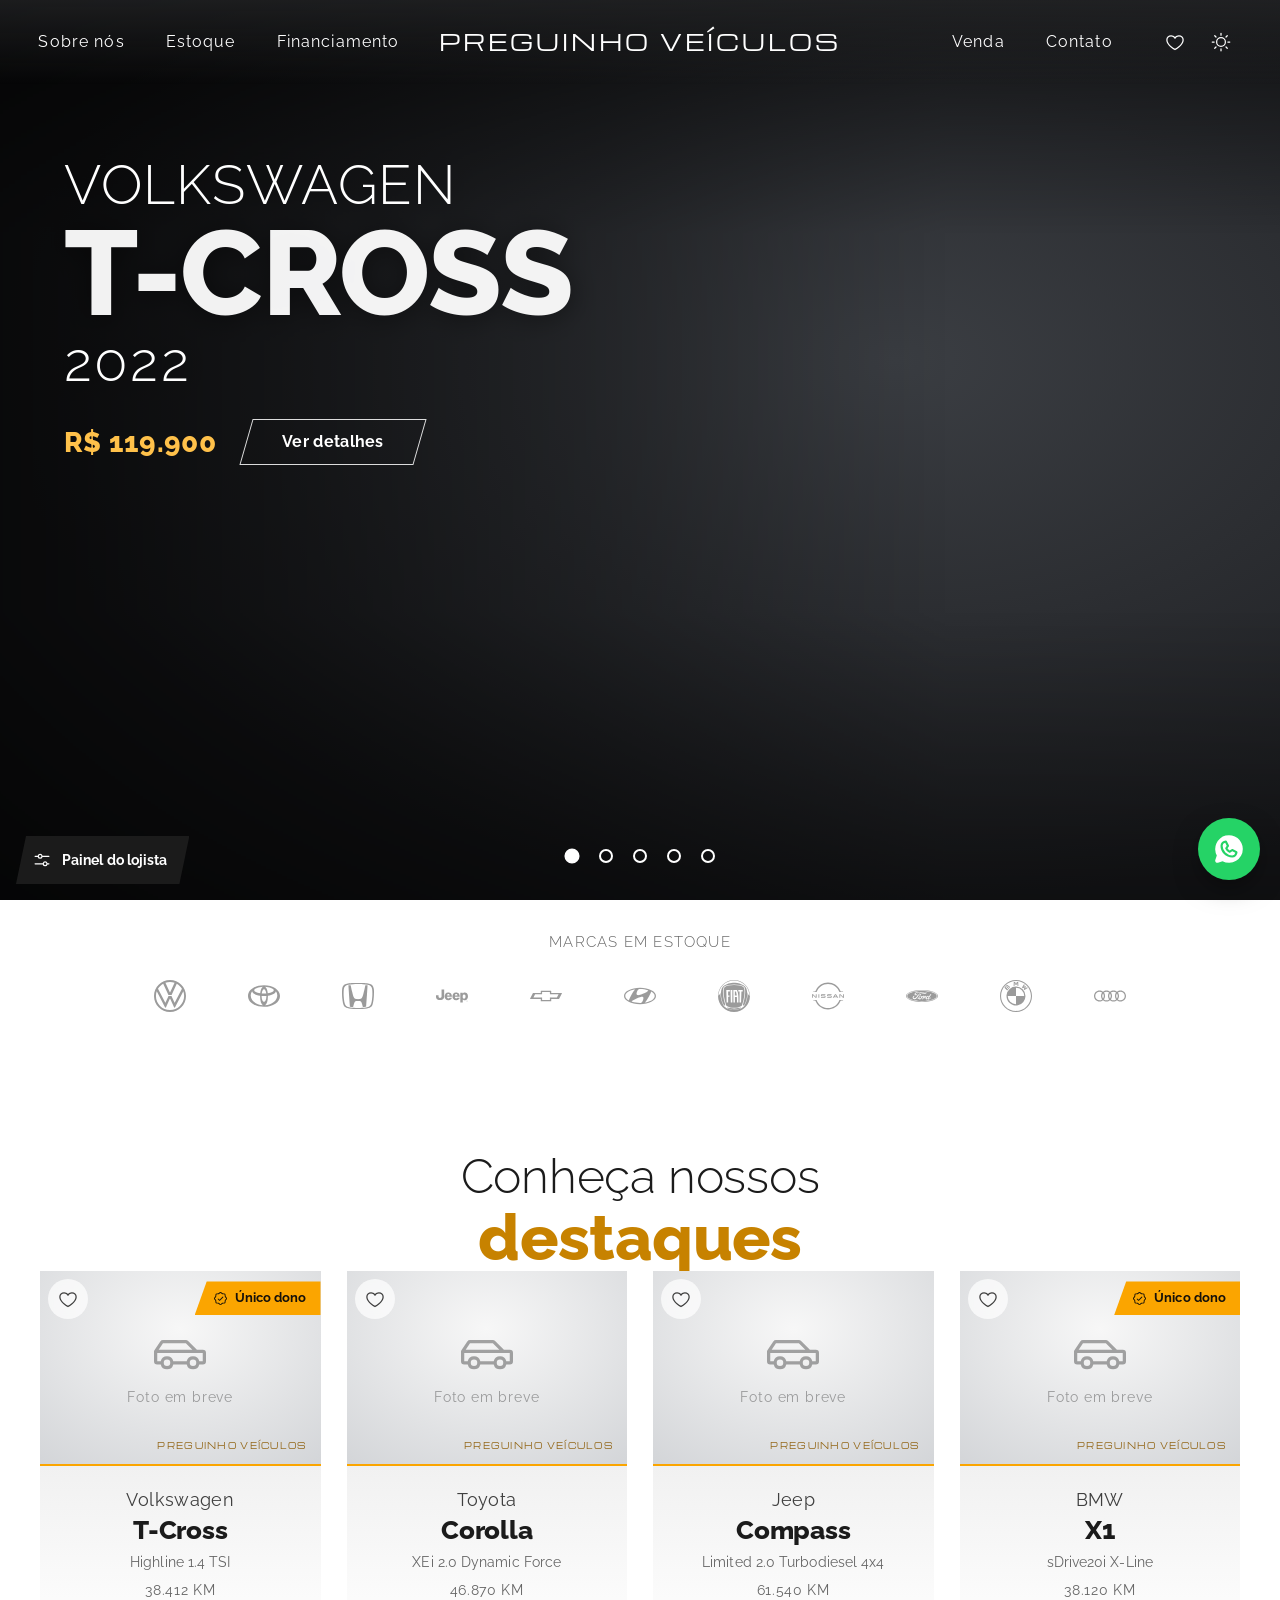
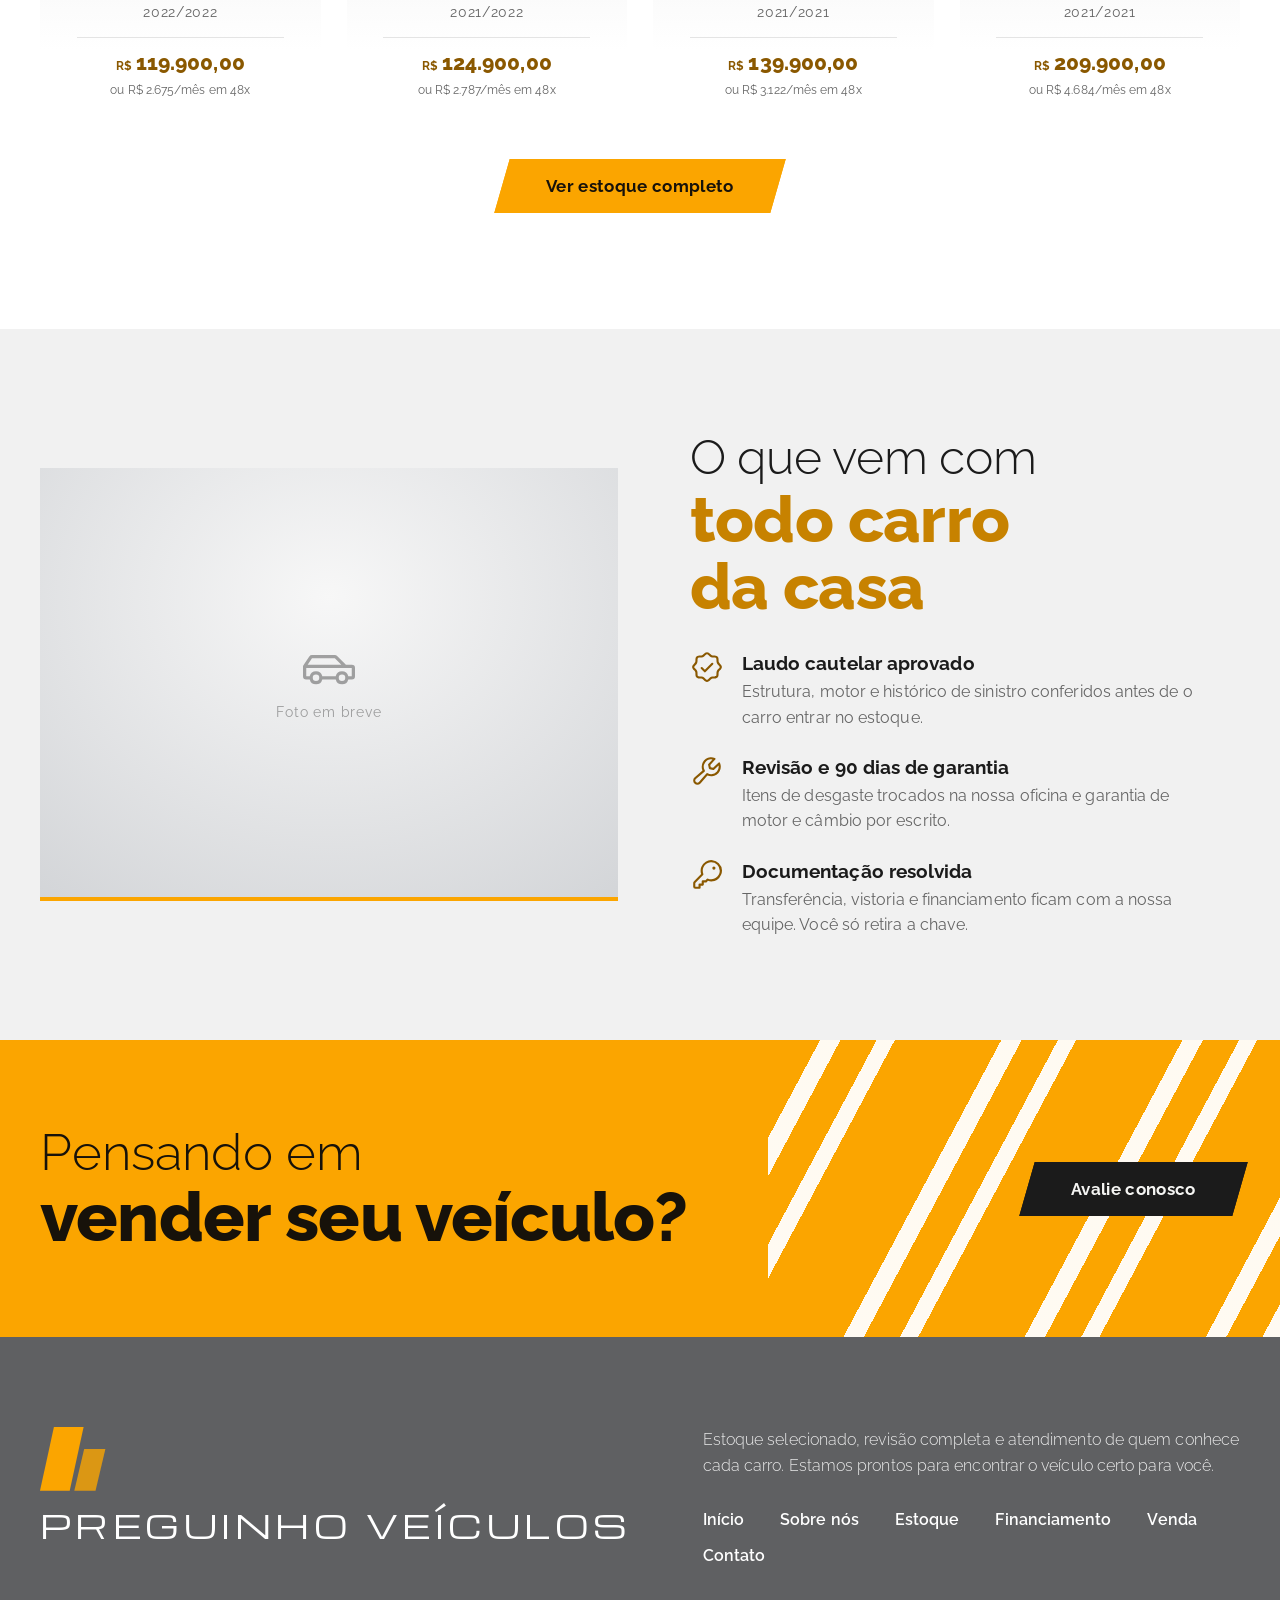
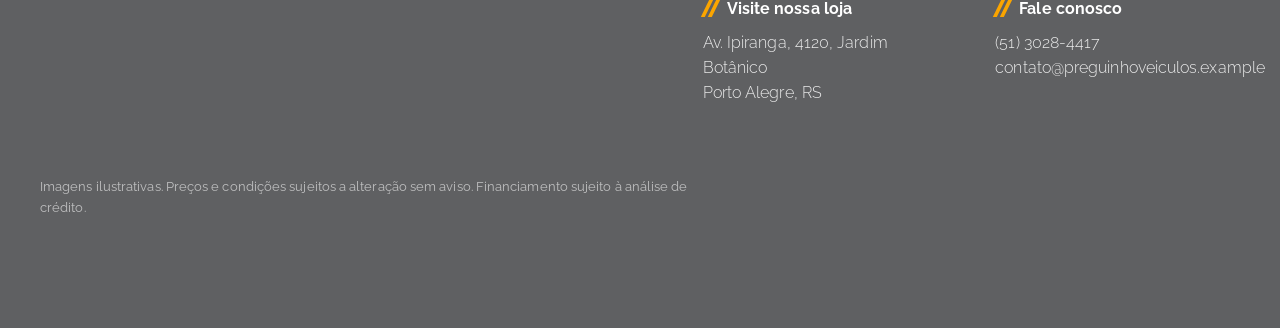
==== commit 2313dc40: "Separa o site em paginas, usa fotos reais e renomeia a loja Cada item do menu abre sua propria pagin" ====
--- a/index.html
+++ b/index.html
@@ -3,8 +3,8 @@
 <head>
   <meta charset="utf-8">
   <meta name="viewport" content="width=device-width, initial-scale=1">
-  <title>Garagem Verona - Seminovos revisados</title>
-  <meta name="description" content="Seminovos com laudo cautelar, revisão completa e garantia. Veja o estoque, simule o financiamento e agende seu test-drive.">
+  <title>Preguinho Veículos - Seminovos revisados</title>
+  <meta name="description" content="Seminovos com laudo cautelar, revisão completa e garantia. Veja o estoque, simule o financiamento e venha fazer seu test drive.">
   <meta name="theme-color" content="#5f6062">
   <link rel="icon" href="data:image/svg+xml,%3Csvg xmlns=%27http://www.w3.org/2000/svg%27 viewBox=%270 0 32 32%27%3E%3Crect width=%2732%27 height=%2732%27 fill=%27%23fba500%27/%3E%3C/svg%3E">
   <link rel="stylesheet" href="css/styles.css">
@@ -14,21 +14,21 @@
   </script>
 </head>
 <body>
-  <a class="skip" href="#estoque">Ir para o estoque</a>
+  <a class="skip" href="#/estoque">Ir para o estoque</a>
 
   <!-- NAVEGACAO -->
   <header class="nav" id="nav">
     <div class="nav-in">
       <nav class="nav-side nav-left" aria-label="Principal">
-        <a href="#loja">Sobre nós</a>
-        <a href="#estoque">Estoque</a>
-        <a href="#financiamento">Financiamento</a>
+        <a href="#/sobre" data-route="sobre">Sobre nós</a>
+        <a href="#/estoque" data-route="estoque">Estoque</a>
+        <a href="#/financiamento" data-route="financiamento">Financiamento</a>
       </nav>
-      <a class="wordmark" href="#topo" data-bind="nome" aria-label="Início">Garagem Verona</a>
+      <a class="wordmark" href="#/" data-bind="nome" aria-label="Início">Preguinho Veículos</a>
       <div class="nav-right">
         <nav class="nav-side" aria-label="Secundário">
-          <a href="#vender">Venda</a>
-          <a href="#contato">Contato</a>
+          <a href="#/venda" data-route="venda">Venda</a>
+          <a href="#/contato" data-route="contato">Contato</a>
         </nav>
         <div class="nav-tools">
           <button class="icon-btn" id="favBtn" type="button" aria-label="Ver favoritos" title="Favoritos">
@@ -43,277 +43,331 @@
     </div>
   </header>
   <nav class="mnav" id="mnav" aria-label="Menu" hidden>
-    <a href="#loja">Sobre nós</a><a href="#estoque">Estoque</a><a href="#financiamento">Financiamento</a><a href="#vender">Venda</a><a href="#contato">Contato</a>
+    <a href="#/">Início</a><a href="#/sobre">Sobre nós</a><a href="#/estoque">Estoque</a><a href="#/financiamento">Financiamento</a><a href="#/venda">Venda</a><a href="#/contato">Contato</a>
   </nav>
 
   <main id="topo">
-    <!-- HERO -->
-    <section class="hero" id="hero" aria-label="Carros em destaque">
-      <h1 class="sr"><span data-bind="nome">Garagem Verona</span>: seminovos revisados</h1>
-      <div class="hero-bg"></div>
-      <div class="hero-slash" aria-hidden="true"><i></i><i></i></div>
-      <div class="hero-stage" id="heroStage" aria-live="polite"></div>
-      <div class="hero-text">
-        <div class="ht-a" id="htA">&nbsp;</div>
-        <div class="ht-b" id="htB">&nbsp;</div>
-        <div class="ht-c" id="htC">&nbsp;</div>
-        <div class="ht-foot">
-          <strong class="ht-price" id="htPrice"></strong>
-          <button class="btn btn-light" id="hcOpen" type="button">Ver detalhes</button>
-        </div>
-      </div>
-      <div class="hero-dots" id="heroTabs" role="tablist" aria-label="Carros em destaque"></div>
-    </section>
-
-    <!-- MARCAS -->
-    <section class="brands" aria-label="Marcas em estoque">
-      <div class="wrap">
-        <h2 class="brands-title">Marcas em estoque</h2>
-        <div class="brands-row" id="brandsRow"></div>
-      </div>
-    </section>
-
-    <!-- ESTOQUE -->
-    <section class="section" id="estoque" aria-labelledby="estoqueTitle">
-      <div class="wrap">
-        <h2 id="estoqueTitle" class="sec-title"><span class="thin">Conheça nosso</span><span class="amb">estoque</span></h2>
-        <p class="sec-sub">Confira as unidades disponíveis</p>
-
-        <div class="filters" id="filters">
-          <div class="f-top">
-            <label class="sk sk-search"><span class="sr">Buscar por marca, modelo ou versão</span>
-              <input id="fBusca" type="search" placeholder="Buscar por marca, modelo..." autocomplete="off">
-              <svg class="ic"><use href="#i-search"/></svg></label>
-            <label class="sk"><span class="sr">Marca</span>
-              <select id="fMarca"><option value="">Marca</option></select><svg class="ic"><use href="#i-down"/></svg></label>
-            <label class="sk"><span class="sr">Carroceria</span>
-              <select id="fCarroceria"><option value="">Carroceria</option></select><svg class="ic"><use href="#i-down"/></svg></label>
-            <label class="sk"><span class="sr">Ordenar por</span>
-              <select id="fOrdem">
-                <option value="destaque">Ordenar por</option>
-                <option value="menor">Menor preço</option>
-                <option value="maior">Maior preço</option>
-                <option value="novo">Mais novos</option>
-                <option value="km">Menor quilometragem</option>
-              </select><svg class="ic"><use href="#i-down"/></svg></label>
-          </div>
-          <button class="adv-btn" id="advBtn" type="button" aria-expanded="false" aria-controls="advBox">Filtro avançado <svg class="ic"><use href="#i-down"/></svg></button>
-          <div class="f-adv" id="advBox" hidden>
-            <label class="field"><span class="field-label">Combustível</span>
-              <select id="fComb"><option value="">Todos</option></select></label>
-            <label class="field"><span class="field-label">Câmbio</span>
-              <select id="fCambio"><option value="">Todos</option></select></label>
-            <label class="field field-range"><span class="field-label">Preço até <output id="fPrecoOut">sem limite</output></span>
-              <input id="fPreco" type="range" min="60000" max="250000" step="5000" value="250000"></label>
-          </div>
-        </div>
-
-        <div class="results-bar">
-          <p id="resultCount" class="results-count" aria-live="polite">Carregando estoque</p>
-          <button class="link-btn" id="fClear" type="button" hidden>Limpar filtros</button>
-        </div>
-
-        <div class="grid" id="grid" aria-busy="true"></div>
-        <div class="empty" id="empty" hidden>
-          <div class="empty-art"><svg class="ic"><use href="#i-car"/></svg></div>
-          <h3>Nenhum carro com esses filtros</h3>
-          <p>Tente ampliar a faixa de preço ou remover algum filtro. Também podemos procurar o carro para você.</p>
-          <div class="empty-actions">
-            <button class="btn btn-primary" id="emptyReset" type="button">Limpar filtros</button>
-            <a class="btn btn-ghost" data-wa data-msg="Olá! Não encontrei o carro que procuro no site. Podem me ajudar?" href="#" target="_blank" rel="noopener">Pedir uma busca</a>
-          </div>
-        </div>
-      </div>
-    </section>
-
-    <!-- POR QUE AQUI (pinned story) -->
-    <section class="story" id="porque" aria-labelledby="storyTitle">
-      <div class="story-pin">
-        <div class="wrap story-top">
-          <h2 id="storyTitle" class="sec-title sec-title-left"><span class="thin">O que vem com</span><span class="amb">todo carro da casa</span></h2>
-        </div>
-        <div class="story-road" id="storyRoad">
-          <div class="story-car" id="storyCar"></div>
-          <div class="road-line"></div>
-        </div>
-        <div class="wrap story-cols" id="storyCols">
-          <article class="story-item">
-            <svg class="ic ic-lg"><use href="#i-seal"/></svg>
-            <h3>Laudo cautelar aprovado</h3>
-            <p>Estrutura, motor e histórico de sinistro conferidos antes de o carro entrar no estoque.</p>
-          </article>
-          <article class="story-item">
-            <svg class="ic ic-lg"><use href="#i-wrench"/></svg>
-            <h3>Revisão e 90 dias de garantia</h3>
-            <p>Itens de desgaste trocados na nossa oficina e garantia de motor e câmbio por escrito.</p>
-          </article>
-          <article class="story-item">
-            <svg class="ic ic-lg"><use href="#i-key"/></svg>
-            <h3>Documentação resolvida</h3>
-            <p>Transferência, vistoria e financiamento ficam com a nossa equipe. Você só retira a chave.</p>
-          </article>
-        </div>
-      </div>
-    </section>
-
-    <!-- SOBRE (A LOJA) -->
-    <section class="section" id="loja" aria-labelledby="lojaTitle">
-      <div class="wrap">
-        <div class="about">
-          <div class="about-copy">
-            <h2 id="lojaTitle" class="sec-title"><span class="thin">Mais do que vender carro,</span><span class="amb">uma conversa franca</span></h2>
-            <p>A <span data-bind="nome">Garagem Verona</span> começou em <span data-bind="fundacao">2009</span> com seis carros num terreno alugado e a regra de nunca vender o que não colocaríamos na garagem de casa.</p>
-            <p>Hoje são 1.800 m² de showroom, oficina própria e uma equipe que atende cada cliente pelo nome. Aqui você fala com quem escolheu, revisou e conhece cada carro do estoque.</p>
-            <a class="btn btn-ghost" href="#contato">Visite a loja</a>
-          </div>
-          <div class="about-art" id="aboutArt" aria-hidden="true">
-            <span class="vert" data-bind="nome"></span>
-          </div>
-        </div>
-        <div class="stats">
-          <div><b class="count" data-to="4300" data-suffix="+">0</b><span>carros entregues</span></div>
-          <div><b class="count" data-to="97" data-suffix="%">0</b><span>de clientes que indicam a loja</span></div>
-          <div><b class="count" data-to="1800" data-suffix=" m²">0</b><span>de showroom e oficina própria</span></div>
-        </div>
-      </div>
-    </section>
-
-    <!-- FINANCIAMENTO -->
-    <section class="section section-alt" id="financiamento" aria-labelledby="finTitle" style="background:var(--bg-2)">
-      <div class="wrap fin-grid">
-        <div class="fin-copy">
-          <h2 id="finTitle" class="sec-title sec-title-left"><span class="thin">Veja a parcela</span><span class="amb">antes de sair de casa</span></h2>
-          <p class="sec-sub">Escolha um carro do estoque, defina a entrada e o prazo. A simulação é imediata e a análise de crédito é feita com os principais bancos.</p>
-          <ul class="ticks">
-            <li><svg class="ic"><use href="#i-check"/></svg>Entrada a partir de 20% do valor</li>
-            <li><svg class="ic"><use href="#i-check"/></svg>Prazos de 12 a 60 meses</li>
-            <li><svg class="ic"><use href="#i-check"/></svg>Aceitamos seu carro como parte do pagamento</li>
-          </ul>
-        </div>
-        <div class="sim" id="sim">
-          <label class="field"><span class="field-label">Veículo</span><select id="sCar"></select></label>
-          <div class="sim-row">
-            <label class="field field-range"><span class="field-label">Entrada <output id="sEntOut">30%</output></span>
-              <input id="sEnt" type="range" min="20" max="80" step="5" value="30"></label>
-          </div>
-          <div class="field"><span class="field-label">Prazo</span>
-            <div class="chips" id="sPrazo" role="group" aria-label="Prazo em meses"></div>
-          </div>
-          <div class="sim-result">
-            <span class="sim-label">Parcela estimada</span>
-            <div class="sim-value"><span class="cur">R$</span><span id="sParcela">0</span><span class="per">/mês</span></div>
-            <dl class="sim-dl">
-              <div><dt>Valor do carro</dt><dd id="sPreco">-</dd></div>
-              <div><dt>Entrada</dt><dd id="sEntrada">-</dd></div>
-              <div><dt>Financiado</dt><dd id="sFin">-</dd></div>
+
+    <!-- ============ INICIO ============ -->
+    <div class="page" data-page="inicio">
+      <section class="hero" id="hero" aria-label="Carros em destaque">
+        <h1 class="sr"><span data-bind="nome">Preguinho Veículos</span>: seminovos revisados</h1>
+        <div class="hero-bg"></div>
+        <div class="hero-stage" id="heroStage" aria-live="polite"></div>
+        <div class="hero-shade"></div>
+        <div class="hero-text">
+          <div class="ht-a" id="htA">&nbsp;</div>
+          <div class="ht-b" id="htB">&nbsp;</div>
+          <div class="ht-c" id="htC">&nbsp;</div>
+          <div class="ht-foot">
+            <strong class="ht-price" id="htPrice"></strong>
+            <button class="btn btn-light" id="hcOpen" type="button">Ver detalhes</button>
+          </div>
+        </div>
+        <div class="hero-dots" id="heroTabs" role="tablist" aria-label="Carros em destaque"></div>
+      </section>
+
+      <section class="brands" aria-label="Marcas em estoque">
+        <div class="wrap">
+          <h2 class="brands-title">Marcas em estoque</h2>
+          <div class="brands-row" id="brandsRow"></div>
+        </div>
+      </section>
+
+      <section class="section" aria-labelledby="destTitle">
+        <div class="wrap">
+          <h2 id="destTitle" class="sec-title"><span class="thin">Conheça nossos</span><span class="amb">destaques</span></h2>
+          <div class="grid grid-home" id="homeGrid"></div>
+          <div class="center-cta"><a class="btn btn-primary btn-lg" href="#/estoque">Ver estoque completo</a></div>
+        </div>
+      </section>
+
+      <section class="promise" aria-labelledby="promTitle">
+        <div class="wrap promise-grid">
+          <div class="promise-img art" id="promiseImg" role="img" aria-label="Carro revisado do estoque"></div>
+          <div class="promise-copy">
+            <h2 id="promTitle" class="sec-title sec-title-left"><span class="thin">O que vem com</span><span class="amb">todo carro da casa</span></h2>
+            <ul class="promise-list">
+              <li><svg class="ic ic-lg"><use href="#i-seal"/></svg><div><h3>Laudo cautelar aprovado</h3><p>Estrutura, motor e histórico de sinistro conferidos antes de o carro entrar no estoque.</p></div></li>
+              <li><svg class="ic ic-lg"><use href="#i-wrench"/></svg><div><h3>Revisão e 90 dias de garantia</h3><p>Itens de desgaste trocados na nossa oficina e garantia de motor e câmbio por escrito.</p></div></li>
+              <li><svg class="ic ic-lg"><use href="#i-key"/></svg><div><h3>Documentação resolvida</h3><p>Transferência, vistoria e financiamento ficam com a nossa equipe. Você só retira a chave.</p></div></li>
+            </ul>
+          </div>
+        </div>
+      </section>
+
+      <section class="sell-banner" aria-labelledby="bannerTitle">
+        <div class="wrap banner-row">
+          <h2 id="bannerTitle"><span class="thin">Pensando em</span><span class="bold">vender seu veículo?</span></h2>
+          <a class="btn btn-dark btn-lg" href="#/venda">Avalie conosco</a>
+        </div>
+      </section>
+    </div>
+
+    <!-- ============ ESTOQUE ============ -->
+    <div class="page" data-page="estoque" hidden>
+      <section class="section page-top" aria-labelledby="estoqueTitle">
+        <div class="wrap">
+          <h1 id="estoqueTitle" class="sec-title"><span class="thin">Conheça nosso</span><span class="amb">estoque</span></h1>
+          <p class="sec-sub">Confira as unidades disponíveis</p>
+
+          <div class="filters" id="filters">
+            <div class="f-top">
+              <label class="sk sk-search"><span class="sr">Buscar por marca, modelo ou versão</span>
+                <input id="fBusca" type="search" placeholder="Buscar por marca, modelo..." autocomplete="off">
+                <svg class="ic"><use href="#i-search"/></svg></label>
+              <label class="sk"><span class="sr">Marca</span>
+                <select id="fMarca"><option value="">Marca</option></select><svg class="ic"><use href="#i-down"/></svg></label>
+              <label class="sk"><span class="sr">Carroceria</span>
+                <select id="fCarroceria"><option value="">Carroceria</option></select><svg class="ic"><use href="#i-down"/></svg></label>
+              <label class="sk"><span class="sr">Ordenar por</span>
+                <select id="fOrdem">
+                  <option value="destaque">Ordenar por</option>
+                  <option value="menor">Menor preço</option>
+                  <option value="maior">Maior preço</option>
+                  <option value="novo">Mais novos</option>
+                  <option value="km">Menor quilometragem</option>
+                </select><svg class="ic"><use href="#i-down"/></svg></label>
+            </div>
+            <button class="adv-btn" id="advBtn" type="button" aria-expanded="false" aria-controls="advBox">Filtro avançado <svg class="ic"><use href="#i-down"/></svg></button>
+            <div class="f-adv" id="advBox" hidden>
+              <label class="field"><span class="field-label">Combustível</span>
+                <select id="fComb"><option value="">Todos</option></select></label>
+              <label class="field"><span class="field-label">Câmbio</span>
+                <select id="fCambio"><option value="">Todos</option></select></label>
+              <label class="field field-range"><span class="field-label">Preço até <output id="fPrecoOut">sem limite</output></span>
+                <input id="fPreco" type="range" min="60000" max="250000" step="5000" value="250000"></label>
+            </div>
+          </div>
+
+          <div class="results-bar">
+            <p id="resultCount" class="results-count" aria-live="polite">Carregando estoque</p>
+            <button class="link-btn" id="fClear" type="button" hidden>Limpar filtros</button>
+          </div>
+
+          <div class="grid" id="grid" aria-busy="true"></div>
+          <div class="empty" id="empty" hidden>
+            <div class="empty-art"><svg class="ic"><use href="#i-car"/></svg></div>
+            <h3>Nenhum carro com esses filtros</h3>
+            <p>Tente ampliar a faixa de preço ou remover algum filtro. Também podemos procurar o carro para você.</p>
+            <div class="empty-actions">
+              <button class="btn btn-primary" id="emptyReset" type="button">Limpar filtros</button>
+              <a class="btn btn-ghost" data-wa data-msg="Olá! Não encontrei o carro que procuro no site. Podem me ajudar?" href="#" target="_blank" rel="noopener">Pedir uma busca</a>
+            </div>
+          </div>
+        </div>
+      </section>
+    </div>
+
+    <!-- ============ VEICULO ============ -->
+    <div class="page" data-page="veiculo" hidden>
+      <section class="section page-top" id="vehicle" aria-label="Detalhes do veículo">
+        <div class="wrap">
+          <div class="crumbs">
+            <a href="#/estoque">Estoque</a><span aria-hidden="true">/</span><b id="vCrumb"></b>
+            <span class="crumbs-nav">
+              <button class="icon-btn" id="vPrev" type="button" aria-label="Carro anterior"><svg class="ic flip"><use href="#i-arrow"/></svg></button>
+              <button class="icon-btn" id="vNext" type="button" aria-label="Próximo carro"><svg class="ic"><use href="#i-arrow"/></svg></button>
+            </span>
+          </div>
+
+          <div class="v-grid">
+            <div class="v-gallery">
+              <div class="v-main art" id="vgMain"></div>
+              <div class="v-thumbs" id="vgThumbs" role="tablist" aria-label="Fotos do veículo"></div>
+            </div>
+            <div class="v-info">
+              <p class="m-brand" id="vBrand"></p>
+              <h1 class="m-title" id="vTitle"></h1>
+              <p class="m-version" id="vVersion"></p>
+              <div class="m-price-row">
+                <div class="m-price" id="vPrice"></div>
+                <div class="m-parcela" id="vParcela"></div>
+              </div>
+              <div class="m-actions">
+                <a class="btn btn-primary" id="vWa" data-wa href="#" target="_blank" rel="noopener"><svg class="ic"><use href="#i-wa"/></svg>Falar no WhatsApp</a>
+                <a class="btn btn-ghost" id="vTest" data-wa href="#" target="_blank" rel="noopener">Fazer test drive</a>
+                <button class="icon-btn" id="vFav" type="button" aria-label="Favoritar" aria-pressed="false"><svg class="ic"><use href="#i-heart"/></svg></button>
+              </div>
+              <a class="link-btn" id="vSim" href="#/financiamento">Simular o financiamento deste carro</a>
+              <dl class="m-specs" id="vSpecs"></dl>
+            </div>
+          </div>
+
+          <div class="v-detail">
+            <div>
+              <h2 class="slashes v-h">Sobre o carro</h2>
+              <p class="m-desc" id="vDesc"></p>
+            </div>
+            <div>
+              <h2 class="slashes v-h">Opcionais e equipamentos</h2>
+              <ul class="v-opts" id="vOpts"></ul>
+            </div>
+          </div>
+
+          <div class="v-related">
+            <h2 class="sec-title sec-title-left"><span class="thin">Outros carros que</span><span class="amb">podem te interessar</span></h2>
+            <div class="grid grid-home" id="relGrid"></div>
+          </div>
+        </div>
+      </section>
+    </div>
+
+    <!-- ============ FINANCIAMENTO ============ -->
+    <div class="page" data-page="financiamento" hidden>
+      <section class="section page-top" aria-labelledby="finTitle">
+        <div class="wrap fin-grid">
+          <div class="fin-copy">
+            <h1 id="finTitle" class="sec-title sec-title-left"><span class="thin">Financiamento</span><span class="amb">sem complicação</span></h1>
+            <p class="fin-lead">Trabalhamos com os principais bancos do país. Você faz a simulação aqui, nossa equipe leva a proposta para vários deles e você escolhe a melhor condição. Assim, você já sai da loja com o financiamento resolvido.</p>
+            <div class="fin-info">
+              <div><h3 class="slashes">Taxas</h3><p><b>A partir de <span data-juros>1,89</span>% ao mês.</b> A taxa final depende da análise de crédito, do prazo e do perfil de cada cliente.</p></div>
+              <div><h3 class="slashes">Prazos</h3><p>De 12 a 60 meses, com parcelas que cabem no seu orçamento.</p></div>
+              <div><h3 class="slashes">Entrada</h3><p>A partir de 20% do valor do veículo. Também aceitamos o seu carro como parte do pagamento.</p></div>
+              <div><h3 class="slashes">Bancos</h3><p>Principais bancos do país, com análise de crédito rápida e acompanhamento da nossa equipe até a liberação.</p></div>
+            </div>
+          </div>
+          <div class="sim" id="sim">
+            <label class="field"><span class="field-label">Veículo</span><select id="sCar"></select></label>
+            <div class="sim-row">
+              <label class="field field-range"><span class="field-label">Entrada <output id="sEntOut">30%</output></span>
+                <input id="sEnt" type="range" min="20" max="80" step="5" value="30"></label>
+            </div>
+            <div class="field"><span class="field-label">Prazo</span>
+              <div class="chips" id="sPrazo" role="group" aria-label="Prazo em meses"></div>
+            </div>
+            <div class="sim-result">
+              <span class="sim-label">Parcela estimada</span>
+              <div class="sim-value"><span class="cur">R$</span><span id="sParcela">0</span><span class="per">/mês</span></div>
+              <dl class="sim-dl">
+                <div><dt>Valor do carro</dt><dd id="sPreco">-</dd></div>
+                <div><dt>Entrada</dt><dd id="sEntrada">-</dd></div>
+                <div><dt>Financiado</dt><dd id="sFin">-</dd></div>
+              </dl>
+            </div>
+            <a class="btn btn-primary btn-block" id="sSend" data-wa href="#" target="_blank" rel="noopener">Enviar simulação à loja</a>
+            <p class="fine" id="sFine">Simulação ilustrativa. Valores sujeitos à análise de crédito.</p>
+          </div>
+        </div>
+      </section>
+    </div>
+
+    <!-- ============ VENDA ============ -->
+    <div class="page" data-page="venda" hidden>
+      <section class="page-top-banner" aria-labelledby="venderTitle">
+        <div class="sell-banner">
+          <div class="wrap">
+            <h1 id="venderTitle"><span class="thin">Pensando em</span><span class="bold">vender seu veículo?</span></h1>
+            <p class="sell-sub">Preencha os dados e receba a avaliação pelo WhatsApp em até uma hora, em horário comercial.</p>
+          </div>
+        </div>
+        <div class="wrap sell-form-wrap">
+          <form class="sell-form" id="sellForm" novalidate>
+            <h2 class="slashes">Dados pessoais</h2>
+            <label class="field span6"><span class="field-label">Nome</span><input name="nome" autocomplete="name" required><span class="field-err" hidden></span></label>
+            <label class="field span3"><span class="field-label">Telefone</span><input name="telefone" inputmode="tel" autocomplete="tel" required><span class="field-err" hidden></span></label>
+            <label class="field span3"><span class="field-label">E-mail (opcional)</span><input name="email" type="email" autocomplete="email"><span class="field-err" hidden></span></label>
+            <h2 class="slashes">Dados do veículo</h2>
+            <label class="field span3"><span class="field-label">Marca</span><input name="marca" required autocomplete="off"><span class="field-err" hidden></span></label>
+            <label class="field span3"><span class="field-label">Modelo</span><input name="modelo" required autocomplete="off"><span class="field-err" hidden></span></label>
+            <label class="field span2"><span class="field-label">Ano de fabricação</span><input name="ano" inputmode="numeric" maxlength="4" required><span class="field-err" hidden></span></label>
+            <label class="field span2"><span class="field-label">Quilometragem</span><input name="km" inputmode="numeric" required><span class="field-err" hidden></span></label>
+            <label class="field span2"><span class="field-label">Versão</span><input name="versao" autocomplete="off"><span class="field-err" hidden></span></label>
+            <label class="field span6"><span class="field-label">Mensagem (opcional)</span><textarea name="mensagem"></textarea></label>
+            <div class="consent-wrap">
+              <label class="consent"><input type="checkbox" name="privacidade" required> Li e aceito os termos da política de privacidade.</label>
+              <span class="field-err" id="consentErr" hidden>Marque para continuar.</span>
+            </div>
+            <div class="sell-actions"><button class="btn btn-primary btn-lg" type="submit">Enviar</button></div>
+          </form>
+          <div class="sell-ok" id="sellOk" hidden>
+            <svg class="ic ic-lg"><use href="#i-check"/></svg>
+            <h2>Pedido pronto para enviar</h2>
+            <p>Abra o WhatsApp para mandar os dados do seu carro. Respondemos com a avaliação em até uma hora.</p>
+            <div class="sell-ok-actions">
+              <a class="btn btn-primary" id="sellWa" data-wa href="#" target="_blank" rel="noopener">Abrir WhatsApp</a>
+              <button class="link-btn" id="sellAgain" type="button">Avaliar outro carro</button>
+            </div>
+          </div>
+        </div>
+      </section>
+    </div>
+
+    <!-- ============ SOBRE NOS ============ -->
+    <div class="page" data-page="sobre" hidden>
+      <section class="section page-top" aria-labelledby="lojaTitle">
+        <div class="wrap">
+          <div class="about">
+            <div class="about-copy">
+              <h1 id="lojaTitle" class="sec-title"><span class="thin">Mais do que vender carro,</span><span class="amb">uma conversa franca</span></h1>
+              <p>A <span data-bind="nome">Preguinho Veículos</span> começou em <span data-bind="fundacao">2009</span> com seis carros num terreno alugado e a regra de nunca vender o que não colocaríamos na garagem de casa.</p>
+              <p>Hoje são 1.800 m² de showroom, oficina própria e uma equipe que atende cada cliente pelo nome. Aqui você fala com quem escolheu, revisou e conhece cada carro do estoque.</p>
+              <a class="btn btn-ghost" href="#/contato">Visite a loja</a>
+            </div>
+            <div class="about-img art" id="aboutImg" role="img" aria-label="Carro do estoque"></div>
+          </div>
+          <div class="stats">
+            <div><b class="count" data-to="4300" data-suffix="+">0</b><span>carros entregues</span></div>
+            <div><b class="count" data-to="97" data-suffix="%">0</b><span>de clientes que indicam a loja</span></div>
+            <div><b class="count" data-to="1800" data-suffix=" m²">0</b><span>de showroom e oficina própria</span></div>
+          </div>
+        </div>
+      </section>
+
+      <section class="section section-tight" aria-labelledby="depTitle" style="padding-top:0">
+        <div class="wrap">
+          <div class="dep-head">
+            <h2 id="depTitle" class="sec-title sec-title-left"><span class="thin">Quem já saiu</span><span class="amb">daqui dirigindo</span></h2>
+            <div class="dep-nav">
+              <button class="icon-btn" id="depPrev" type="button" aria-label="Depoimento anterior"><svg class="ic flip"><use href="#i-arrow"/></svg></button>
+              <button class="icon-btn" id="depNext" type="button" aria-label="Próximo depoimento"><svg class="ic"><use href="#i-arrow"/></svg></button>
+            </div>
+          </div>
+        </div>
+        <div class="dep-track" id="depTrack" tabindex="0" aria-label="Depoimentos de clientes">
+          <figure class="quote"><blockquote>“Levei a Compass para o meu mecânico antes de fechar e ele não achou nada. Tudo que prometeram estava no laudo.”</blockquote><figcaption><span class="avatar" style="--h:30">MT</span><span><b>Marcelo Tavares</b>comprou uma Jeep Compass</span></figcaption></figure>
+          <figure class="quote"><blockquote>“Vendi meu carro antigo e financiei o novo no mesmo dia. Não precisei ir a banco nenhum.”</blockquote><figcaption><span class="avatar" style="--h:200">PW</span><span><b>Patrícia Weber</b>trocou por um Corolla</span></figcaption></figure>
+          <figure class="quote"><blockquote>“Já é o terceiro carro que levo daqui. Quando tem problema, ligo e resolvem sem enrolar.”</blockquote><figcaption><span class="avatar" style="--h:140">JD</span><span><b>Jorge Dall'Agnol</b>cliente desde 2014</span></figcaption></figure>
+          <figure class="quote"><blockquote>“Escolhi pelo site, marquei o test drive pelo WhatsApp e saí com o carro na sexta.”</blockquote><figcaption><span class="avatar" style="--h:290">AB</span><span><b>Aline Bittencourt</b>comprou um T-Cross</span></figcaption></figure>
+          <figure class="quote"><blockquote>“Preço justo e atendimento sem pressão. Me deixaram dirigir o quanto eu quis antes de decidir.”</blockquote><figcaption><span class="avatar" style="--h:60">RS</span><span><b>Rafael Soares</b>comprou uma Hilux</span></figcaption></figure>
+        </div>
+      </section>
+    </div>
+
+    <!-- ============ CONTATO ============ -->
+    <div class="page" data-page="contato" hidden>
+      <section class="section page-top" aria-labelledby="contatoTitle">
+        <div class="wrap contact-grid">
+          <div class="contact-info">
+            <h1 id="contatoTitle" class="sec-title"><span class="thin">Venha fazer</span><span class="amb">seu test drive</span></h1>
+            <p class="open-status" id="openStatus"><span class="live-dot" aria-hidden="true"></span><span id="openText">Verificando horário</span></p>
+            <dl class="info-list">
+              <div><dt><svg class="ic"><use href="#i-pin"/></svg>Endereço</dt><dd><span data-bind="endereco"></span><br><span data-bind="cidade"></span></dd></div>
+              <div><dt><svg class="ic"><use href="#i-phone"/></svg>Telefone</dt><dd><a data-bind-href="tel" data-bind="telefone" href="#"></a></dd></div>
+              <div><dt><svg class="ic"><use href="#i-clock"/></svg>Horários</dt><dd id="horarios"></dd></div>
             </dl>
-          </div>
-          <a class="btn btn-primary btn-block" id="sSend" data-wa href="#" target="_blank" rel="noopener">Enviar simulação à loja</a>
-          <p class="fine" id="sFine">Simulação ilustrativa. Valores sujeitos à análise de crédito.</p>
-        </div>
-      </div>
-    </section>
-
-    <!-- VENDA SEU CARRO -->
-    <section id="vender" aria-labelledby="venderTitle">
-      <div class="sell-banner">
-        <div class="wrap">
-          <h2 id="venderTitle"><span class="thin">Pensando em</span><span class="bold">vender seu veículo?</span></h2>
-          <p class="sell-sub">Preencha os dados e receba a avaliação pelo WhatsApp em até uma hora, em horário comercial.</p>
-        </div>
-      </div>
-      <div class="wrap sell-form-wrap">
-        <form class="sell-form" id="sellForm" novalidate>
-          <h3 class="slashes">Dados pessoais</h3>
-          <label class="field span6"><span class="field-label">Nome</span><input name="nome" autocomplete="name" required><span class="field-err" hidden></span></label>
-          <label class="field span3"><span class="field-label">Telefone</span><input name="telefone" inputmode="tel" autocomplete="tel" required><span class="field-err" hidden></span></label>
-          <label class="field span3"><span class="field-label">E-mail (opcional)</span><input name="email" type="email" autocomplete="email"><span class="field-err" hidden></span></label>
-          <h3 class="slashes">Dados do veículo</h3>
-          <label class="field span3"><span class="field-label">Marca</span><input name="marca" required autocomplete="off"><span class="field-err" hidden></span></label>
-          <label class="field span3"><span class="field-label">Modelo</span><input name="modelo" required autocomplete="off"><span class="field-err" hidden></span></label>
-          <label class="field span2"><span class="field-label">Ano de fabricação</span><input name="ano" inputmode="numeric" maxlength="4" required><span class="field-err" hidden></span></label>
-          <label class="field span2"><span class="field-label">Quilometragem</span><input name="km" inputmode="numeric" required><span class="field-err" hidden></span></label>
-          <label class="field span2"><span class="field-label">Versão</span><input name="versao" autocomplete="off"><span class="field-err" hidden></span></label>
-          <label class="field span6"><span class="field-label">Mensagem (opcional)</span><textarea name="mensagem"></textarea></label>
-          <div class="consent-wrap">
-            <label class="consent"><input type="checkbox" name="privacidade" required> Li e aceito os termos da política de privacidade.</label>
-            <span class="field-err" id="consentErr" hidden>Marque para continuar.</span>
-          </div>
-          <div class="sell-actions"><button class="btn btn-primary btn-lg" type="submit">Enviar</button></div>
-        </form>
-        <div class="sell-ok" id="sellOk" hidden>
-          <svg class="ic ic-lg"><use href="#i-check"/></svg>
-          <h3>Pedido pronto para enviar</h3>
-          <p>Abra o WhatsApp para mandar os dados do seu carro. Respondemos com a avaliação em até uma hora.</p>
-          <div class="sell-ok-actions">
-            <a class="btn btn-primary" id="sellWa" data-wa href="#" target="_blank" rel="noopener">Abrir WhatsApp</a>
-            <button class="link-btn" id="sellAgain" type="button">Avaliar outro carro</button>
-          </div>
-        </div>
-      </div>
-    </section>
-
-    <!-- DEPOIMENTOS -->
-    <section class="section section-tight" id="depoimentos" aria-labelledby="depTitle" style="padding-top:clamp(64px,9vw,110px)">
-      <div class="wrap">
-        <div class="dep-head">
-          <h2 id="depTitle" class="sec-title sec-title-left"><span class="thin">Quem já saiu</span><span class="amb">daqui dirigindo</span></h2>
-          <div class="dep-nav">
-            <button class="icon-btn" id="depPrev" type="button" aria-label="Depoimento anterior"><svg class="ic flip"><use href="#i-arrow"/></svg></button>
-            <button class="icon-btn" id="depNext" type="button" aria-label="Próximo depoimento"><svg class="ic"><use href="#i-arrow"/></svg></button>
-          </div>
-        </div>
-      </div>
-      <div class="dep-track" id="depTrack" tabindex="0" aria-label="Depoimentos de clientes">
-        <figure class="quote"><blockquote>“Levei a Compass para o meu mecânico antes de fechar e ele não achou nada. Tudo que prometeram estava no laudo.”</blockquote><figcaption><span class="avatar" style="--h:30">MT</span><span><b>Marcelo Tavares</b>comprou uma Jeep Compass</span></figcaption></figure>
-        <figure class="quote"><blockquote>“Vendi meu carro antigo e financiei o novo no mesmo dia. Não precisei ir a banco nenhum.”</blockquote><figcaption><span class="avatar" style="--h:200">PW</span><span><b>Patrícia Weber</b>trocou por um Corolla</span></figcaption></figure>
-        <figure class="quote"><blockquote>“Já é o terceiro carro que levo daqui. Quando tem problema, ligo e resolvem sem enrolar.”</blockquote><figcaption><span class="avatar" style="--h:140">JD</span><span><b>Jorge Dall'Agnol</b>cliente desde 2014</span></figcaption></figure>
-        <figure class="quote"><blockquote>“Escolhi pelo site, marquei o test-drive pelo WhatsApp e saí com o carro na sexta.”</blockquote><figcaption><span class="avatar" style="--h:290">AB</span><span><b>Aline Bittencourt</b>comprou um Polo GTS</span></figcaption></figure>
-        <figure class="quote"><blockquote>“Preço justo e atendimento sem pressão. Me deixaram dirigir o quanto eu quis antes de decidir.”</blockquote><figcaption><span class="avatar" style="--h:60">RS</span><span><b>Rafael Soares</b>comprou uma Hilux</span></figcaption></figure>
-      </div>
-    </section>
-
-    <!-- CONTATO -->
-    <section class="section" id="contato" aria-labelledby="contatoTitle">
-      <div class="wrap contact-grid">
-        <div class="contact-info">
-          <h2 id="contatoTitle" class="sec-title"><span class="thin">Venha dirigir</span><span class="amb">o carro</span></h2>
-          <p class="open-status" id="openStatus"><span class="live-dot" aria-hidden="true"></span><span id="openText">Verificando horário</span></p>
-          <dl class="info-list">
-            <div><dt><svg class="ic"><use href="#i-pin"/></svg>Endereço</dt><dd><span data-bind="endereco"></span><br><span data-bind="cidade"></span></dd></div>
-            <div><dt><svg class="ic"><use href="#i-phone"/></svg>Telefone</dt><dd><a data-bind-href="tel" data-bind="telefone" href="#"></a></dd></div>
-            <div><dt><svg class="ic"><use href="#i-clock"/></svg>Horários</dt><dd id="horarios"></dd></div>
-          </dl>
-          <form class="td-form" id="tdForm" novalidate>
-            <h3>Agendar test-drive</h3>
-            <label class="field"><span class="field-label">Veículo</span><select name="carro" id="tdCar"></select></label>
-            <div class="td-row">
-              <label class="field"><span class="field-label">Dia</span><select name="dia" id="tdDia"></select></label>
-              <label class="field"><span class="field-label">Horário</span><select name="hora" id="tdHora"></select></label>
-            </div>
-            <label class="field"><span class="field-label">Seu nome</span><input name="nome" required autocomplete="name"><span class="field-err" hidden></span></label>
-            <button class="btn btn-primary btn-block" type="submit">Agendar test-drive</button>
-            <p class="fine" id="tdOk" hidden></p>
-          </form>
-        </div>
-        <div class="map" id="map">
-          <iframe id="mapFrame" title="Mapa com a localização da loja" loading="lazy" referrerpolicy="no-referrer"></iframe>
-          <a class="btn btn-ghost btn-sm map-link" id="mapLink" target="_blank" rel="noopener" href="#">Abrir no mapa</a>
-        </div>
-      </div>
-    </section>
+            <a class="btn btn-primary" data-wa data-msg="Olá! Quero fazer um test drive. Quais horários vocês têm disponíveis?" href="#" target="_blank" rel="noopener"><svg class="ic"><use href="#i-wa"/></svg>Falar no WhatsApp</a>
+          </div>
+          <div class="map" id="map">
+            <iframe id="mapFrame" title="Mapa com a localização da loja" loading="lazy" referrerpolicy="no-referrer"></iframe>
+            <a class="btn btn-ghost btn-sm map-link" id="mapLink" target="_blank" rel="noopener" href="#">Abrir no mapa</a>
+          </div>
+        </div>
+      </section>
+    </div>
+
   </main>
 
   <footer class="footer">
     <div class="wrap footer-in">
       <div class="footer-brand">
         <span class="mark2" aria-hidden="true"><i></i><i></i></span>
-        <span class="wordmark" data-bind="nome">Garagem Verona</span>
+        <span class="wordmark" data-bind="nome">Preguinho Veículos</span>
       </div>
       <div class="footer-main">
         <p>Estoque selecionado, revisão completa e atendimento de quem conhece cada carro. Estamos prontos para encontrar o veículo certo para você.</p>
         <nav class="footer-links" aria-label="Rodapé">
-          <a href="#topo">Início</a><a href="#loja">Sobre nós</a><a href="#estoque">Estoque</a><a href="#vender">Vender</a><a href="#contato">Contato</a>
+          <a href="#/">Início</a><a href="#/sobre">Sobre nós</a><a href="#/estoque">Estoque</a><a href="#/financiamento">Financiamento</a><a href="#/venda">Venda</a><a href="#/contato">Contato</a>
         </nav>
         <div class="footer-cols">
           <div><h4 class="slashes">Visite nossa loja</h4><p data-bind="endereco"></p><p data-bind="cidade"></p></div>
@@ -325,36 +379,6 @@
   </footer>
 
   <a class="wa-float" data-wa data-msg="Olá! Vim pelo site e gostaria de falar com a loja." href="#" target="_blank" rel="noopener" aria-label="Falar no WhatsApp"><svg class="ic"><use href="#i-wa"/></svg></a>
-
-  <!-- MODAL DO VEICULO -->
-  <div class="modal" id="modal" hidden>
-    <div class="modal-scrim" data-close></div>
-    <div class="modal-card" role="dialog" aria-modal="true" aria-labelledby="mTitle">
-      <button class="icon-btn modal-close" type="button" data-close aria-label="Fechar"><svg class="ic"><use href="#i-x"/></svg></button>
-      <div class="modal-media" id="mMedia"></div>
-      <div class="modal-body">
-        <div class="m-nav">
-          <button class="icon-btn" id="mPrev" type="button" aria-label="Carro anterior"><svg class="ic flip"><use href="#i-arrow"/></svg></button>
-          <button class="icon-btn" id="mNext" type="button" aria-label="Próximo carro"><svg class="ic"><use href="#i-arrow"/></svg></button>
-        </div>
-        <p class="m-brand" id="mBrand"></p>
-        <h3 class="m-title" id="mTitle"></h3>
-        <p class="m-version" id="mVersion"></p>
-        <div class="m-price-row">
-          <div class="m-price" id="mPrice"></div>
-          <div class="m-parcela" id="mParcela"></div>
-        </div>
-        <div class="m-actions">
-          <a class="btn btn-primary" id="mWa" data-wa href="#" target="_blank" rel="noopener"><svg class="ic"><use href="#i-wa"/></svg>Falar no WhatsApp</a>
-          <button class="btn btn-ghost" id="mTest" type="button">Agendar test-drive</button>
-          <button class="icon-btn" id="mFav" type="button" aria-label="Favoritar" aria-pressed="false"><svg class="ic"><use href="#i-heart"/></svg></button>
-        </div>
-        <dl class="m-specs" id="mSpecs"></dl>
-        <p class="m-desc" id="mDesc"></p>
-        <div class="m-opts" id="mOpts"></div>
-      </div>
-    </div>
-  </div>
 
   <!-- PAINEL DO LOJISTA (demo) -->
   <button class="dock" id="dockBtn" type="button" aria-expanded="false" aria-controls="panel"><svg class="ic"><use href="#i-sliders"/></svg><span>Painel do lojista</span></button>
@@ -421,7 +445,7 @@
   <script src="js/vendor/Flip.min.js"></script>
   <script src="js/data/estoque.js"></script>
   <script src="js/api.js"></script>
-  <script src="js/car-art.js"></script>
+  <script src="js/photos.js"></script>
   <script src="js/app.js"></script>
 </body>
 </html>
--- a/css/styles.css
+++ b/css/styles.css
@@ -110,7 +110,7 @@
 /* ---------- Navegacao ---------- */
 .nav { position: fixed; inset: 0 0 auto 0; height: var(--nav-h); z-index: var(--z-nav); color: #fff; background: linear-gradient(to bottom, rgba(40, 41, 43, .66), rgba(40, 41, 43, 0)); transition: background-color .3s, transform .5s var(--ease), box-shadow .3s; }
 .nav.scrolled { background: var(--nav-solid); backdrop-filter: blur(14px) saturate(120%); -webkit-backdrop-filter: blur(14px) saturate(120%); box-shadow: 0 10px 30px -14px rgba(0, 0, 0, .5); }
-.nav.open { background: var(--nav-solid); }
+.nav.open, .nav.solid { background: var(--nav-solid); }
 .nav.hide { transform: translateY(-100%); }
 .nav-in { height: 100%; width: 100%; max-width: 1500px; margin-inline: auto; padding-inline: clamp(16px, 3vw, 40px); display: flex; align-items: center; justify-content: space-between; gap: 16px; }
 .nav-side { display: none; align-items: center; gap: clamp(20px, 3.2vw, 56px); }
@@ -134,26 +134,21 @@
 }
 @media (max-width: 1039px) { .nav-in { justify-content: space-between; } }
 
-/* ---------- Hero em tela cheia ---------- */
-.hero { position: relative; min-height: 100dvh; overflow: hidden; color: #fff; background: #2f3236; isolation: isolate; }
-.hero-bg { position: absolute; inset: 0; z-index: -3;
+/* ---------- Hero em tela cheia (foto do carro) ---------- */
+.hero { position: relative; min-height: 100dvh; overflow: hidden; color: #fff; background: #26282b; isolation: isolate; }
+.hero-bg { position: absolute; inset: 0; z-index: -4; background: radial-gradient(70% 60% at 70% 40%, #3b3e43, #1c1d20); }
+.hero-stage { position: absolute; inset: 0; z-index: -3; }
+.hero-stage .stage-layer { position: absolute; inset: -3%; will-change: transform; }
+.stage-car { position: absolute; inset: 0; }
+.hero-photo { position: absolute; inset: 0; width: 100%; height: 100%; object-fit: cover; object-position: 50% 62%; }
+.hero-shade { position: absolute; inset: 0; z-index: -2; pointer-events: none;
   background:
-    linear-gradient(to bottom, transparent 0 63%, #8d9093 63%, #6c6f72 100%),
-    radial-gradient(70% 55% at 68% 40%, rgba(255, 255, 255, .11), transparent 70%),
-    repeating-linear-gradient(90deg, #3c3f43 0 58px, #33363a 58px 61px, #41444a 61px 120px); }
-.hero-bg::after { content: ""; position: absolute; inset: 0; background: linear-gradient(to bottom, rgba(0, 0, 0, .35), transparent 30%, transparent 60%, rgba(0, 0, 0, .18)); }
-.hero-slash { position: absolute; z-index: -2; left: 40vw; top: 16%; width: 26vw; height: 56%; pointer-events: none; }
-.hero-slash i { position: absolute; top: 0; bottom: 0; background: var(--accent); clip-path: polygon(32% 0, 100% 0, 68% 100%, 0 100%); opacity: .8; }
-.hero-slash i:nth-child(1) { left: 0; width: 62%; }
-.hero-slash i:nth-child(2) { left: 50%; width: 38%; top: 28%; opacity: .6; }
-.hero-stage { position: absolute; z-index: -1; right: -1%; bottom: 17%; width: min(62vw, 980px); }
-.hero-stage .stage-layer { position: relative; }
-.stage-car { will-change: transform; }
-.stage-car .car-svg { width: 100%; height: auto; filter: drop-shadow(0 30px 30px rgba(0, 0, 0, .35)); }
-.stage-car .art-photo { position: absolute; inset: 0; width: 100%; height: 100%; object-fit: cover; }
-.hero-text { position: absolute; left: clamp(16px, 5vw, 84px); top: calc(var(--nav-h) + 7vh); max-width: min(92vw, 940px); z-index: 2; text-shadow: 0 2px 26px rgba(0, 0, 0, .3); }
+    linear-gradient(to bottom, rgba(0, 0, 0, .55), transparent 26%),
+    linear-gradient(90deg, rgba(0, 0, 0, .66) 0%, rgba(0, 0, 0, .28) 46%, rgba(0, 0, 0, 0) 74%),
+    linear-gradient(to top, rgba(0, 0, 0, .45), transparent 32%); }
+.hero-text { position: absolute; left: clamp(16px, 5vw, 84px); top: calc(var(--nav-h) + 8vh); max-width: min(92vw, 940px); z-index: 2; text-shadow: 0 2px 28px rgba(0, 0, 0, .45); }
 .ht-a { font-weight: 300; text-transform: uppercase; font-size: clamp(1.7rem, 4.3vw, 4.1rem); line-height: 1.05; letter-spacing: .02em; }
-.ht-b { font-weight: 800; text-transform: uppercase; font-size: clamp(2.6rem, 9.4vw, 9rem); line-height: .98; letter-spacing: -.012em; color: rgba(255, 255, 255, .93); overflow-wrap: anywhere; }
+.ht-b { font-weight: 800; text-transform: uppercase; font-size: clamp(2.6rem, 9.4vw, 9rem); line-height: .98; letter-spacing: -.012em; color: rgba(255, 255, 255, .95); overflow-wrap: anywhere; }
 .ht-c { font-weight: 300; font-size: clamp(1.7rem, 4.3vw, 4.1rem); line-height: 1.1; letter-spacing: .04em; }
 .ht-foot { display: flex; align-items: center; flex-wrap: wrap; gap: 14px 30px; margin-top: clamp(16px, 3vh, 30px); text-shadow: none; }
 .ht-price { font-weight: 800; font-size: clamp(1.3rem, 2.2vw, 1.9rem); color: #ffc14a; letter-spacing: .01em; font-variant-numeric: tabular-nums; }
@@ -163,10 +158,9 @@
 .hero-dot[aria-selected="true"]::before { background: #fff; transform: scale(1.08); }
 .hero-dot:hover::before { background: rgba(255, 255, 255, .5); }
 @media (max-width: 759px) {
-  .hero-stage { width: 128vw; right: -22vw; bottom: 14%; }
   .hero-text { top: calc(var(--nav-h) + 3vh); }
-  .hero-slash { left: 10vw; top: 26%; width: 56vw; height: 40%; }
   .ht-b { font-size: clamp(2.4rem, 13vw, 4.4rem); }
+  .hero-shade { background: linear-gradient(to bottom, rgba(0, 0, 0, .55), rgba(0, 0, 0, .25) 40%, rgba(0, 0, 0, .1) 60%, rgba(0, 0, 0, .5)); }
 }
 
 /* ---------- Marcas ---------- */
@@ -245,8 +239,6 @@
 .card .art { aspect-ratio: 16 / 11; }
 .card .art .car-svg { transition: transform .8s var(--ease); }
 .card:hover .art .car-svg, .card:hover .art-photo { transform: scale(1.05); }
-.card:hover .wheel-spin, .modal-media:hover .wheel-spin { animation: spin 1.1s linear infinite; }
-@keyframes spin { to { transform: rotate(360deg); } }
 .wm { position: absolute; bottom: 12px; right: 14px; font-family: var(--brand); font-size: .5rem; letter-spacing: .16em; text-transform: uppercase; color: var(--accent-deep); opacity: .9; pointer-events: none; z-index: 1; }
 .selo { position: absolute; top: 10px; right: 0; z-index: 2; display: inline-flex; align-items: center; gap: 7px; padding: 6px 14px 6px 18px; background: var(--accent); color: var(--accent-ink); font-weight: 700; font-size: .84rem; clip-path: polygon(12px 0, 100% 0, 100% 100%, 0 100%); }
 .selo .ic { width: 15px; height: 15px; }
@@ -294,36 +286,26 @@
 .empty p { color: var(--muted); max-width: 46ch; }
 .empty-actions { display: flex; flex-wrap: wrap; gap: 18px; justify-content: center; margin-top: 10px; }
 
-/* ---------- Historia pinada ---------- */
-.story { position: relative; background: var(--bg-2); }
-.story-pin { min-height: 100dvh; display: flex; flex-direction: column; justify-content: center; gap: clamp(20px, 4vh, 48px); padding: 100px 0 48px; overflow: hidden; }
-.story-top { width: 100%; }
-.story-road { position: relative; height: clamp(130px, 24vh, 230px); }
-.story-car { position: absolute; left: 0; bottom: 8px; width: clamp(280px, 34vw, 480px); will-change: transform; }
-.story-car .car-svg { width: 100%; height: auto; }
-.road-line { position: absolute; left: 0; right: 0; bottom: 0; height: 3px; background: repeating-linear-gradient(90deg, var(--line-2) 0 36px, transparent 36px 64px); }
-.story-cols { display: grid; gap: 20px; grid-template-columns: 1fr; width: 100%; }
-@media (min-width: 900px) { .story-cols { grid-template-columns: repeat(3, 1fr); gap: 32px; } }
-.story-item { display: grid; gap: 10px; align-content: start; padding-top: 18px; border-top: 3px solid var(--line-2); opacity: .4; transition: opacity .5s var(--ease), border-color .5s, transform .6s var(--ease); transform: translateY(8px); }
-.story-item.on { opacity: 1; border-color: var(--accent); transform: none; }
-.story-item .ic { color: var(--accent-deep); }
-.story-item h3 { font-size: 1.3rem; font-weight: 700; letter-spacing: -.005em; }
-.story-item p { color: var(--muted); max-width: 40ch; }
-@media (max-width: 899px) { .story-pin { min-height: 0; padding: 72px 0; } .story-item { opacity: 1; transform: none; border-color: var(--line-2); } }
-
-/* ---------- Sobre (a loja) ---------- */
+/* ---------- O que vem com todo carro ---------- */
+.promise { background: var(--bg-2); padding: clamp(56px, 8vw, 110px) 0; }
+.promise-grid { display: grid; gap: 36px; align-items: center; }
+@media (min-width: 960px) { .promise-grid { grid-template-columns: 1.05fr 1fr; gap: 72px; } }
+.promise-img { aspect-ratio: 4 / 3; border-bottom: 4px solid var(--accent); }
+.promise-copy { display: grid; gap: 28px; }
+.promise-list { display: grid; gap: 22px; }
+.promise-list li { display: grid; grid-template-columns: auto 1fr; gap: 18px; align-items: start; }
+.promise-list .ic { color: var(--accent-deep); margin-top: 2px; }
+.promise-list h3 { font-size: 1.2rem; font-weight: 700; }
+.promise-list p { color: var(--muted); max-width: 46ch; }
+
+/* ---------- Sobre ---------- */
 .about { display: grid; gap: 40px; align-items: center; }
 @media (min-width: 960px) { .about { grid-template-columns: 1.05fr 1fr; gap: 72px; } }
 .about-copy { display: grid; gap: 20px; justify-items: start; }
 .about-copy .sec-title { justify-items: start; text-align: left; }
 .about-copy p { color: var(--muted); font-weight: 400; max-width: 54ch; }
 .about-copy .btn { margin-top: 10px; }
-.about-art { position: relative; aspect-ratio: 1.1; display: flex; align-items: center; overflow: hidden; }
-.about-art::before { content: ""; position: absolute; inset: 4% 10% 4% 6%; background:
-  repeating-linear-gradient(115deg, transparent 0 26px, var(--line) 26px 40px, transparent 40px 66px),
-  repeating-linear-gradient(65deg, transparent 0 26px, var(--line) 26px 40px, transparent 40px 66px); opacity: .9; }
-.about-art .car-svg { position: relative; width: 100%; filter: drop-shadow(0 24px 24px rgba(0, 0, 0, .25)); }
-.about-art .vert { position: absolute; right: 2%; top: 4%; bottom: 4%; writing-mode: vertical-rl; font-family: var(--brand); text-transform: uppercase; letter-spacing: .2em; font-size: clamp(1.1rem, 2.4vw, 2rem); display: flex; align-items: center; }
+.about-img { aspect-ratio: 4 / 3; border-bottom: 4px solid var(--accent); }
 .stats { display: grid; grid-template-columns: repeat(3, 1fr); gap: 16px; margin-top: clamp(40px, 6vw, 72px); text-align: center; }
 .stats b { display: block; font-weight: 800; font-size: clamp(2rem, 5vw, 3.6rem); line-height: 1; color: var(--accent-text); letter-spacing: -.02em; font-variant-numeric: tabular-nums; }
 .stats span { color: var(--muted); font-size: .95rem; }
@@ -350,13 +332,14 @@
 .sim-dl dd { font-size: .92rem; font-weight: 700; font-variant-numeric: tabular-nums; }
 
 /* ---------- Faixa e formulario de venda ---------- */
+.banner-row { display: flex; align-items: center; justify-content: space-between; gap: 24px 40px; flex-wrap: wrap; }
 .sell-banner { position: relative; overflow: hidden; background: var(--accent); color: var(--accent-ink); padding: clamp(46px, 7vw, 84px) 0; }
 .sell-banner::after { content: ""; position: absolute; top: 0; bottom: 0; right: -6%; width: 46%; background:
   repeating-linear-gradient(118deg, transparent 0 46px, #fff 46px 64px, transparent 64px 96px, #fff 96px 112px, transparent 112px 160px); opacity: .95; pointer-events: none; }
 .sell-banner .wrap { position: relative; z-index: 1; }
-.sell-banner h2 { display: grid; gap: 0; }
-.sell-banner h2 .thin { font-weight: 300; font-size: clamp(1.9rem, 4vw, 3.2rem); line-height: 1.1; }
-.sell-banner h2 .bold { font-weight: 800; font-size: clamp(2.2rem, 5.4vw, 4.4rem); line-height: 1.05; letter-spacing: -.012em; }
+.sell-banner h1, .sell-banner h2 { display: grid; gap: 0; margin: 0; }
+.sell-banner .thin { font-weight: 300; font-size: clamp(1.9rem, 4vw, 3.2rem); line-height: 1.1; }
+.sell-banner .bold { font-weight: 800; font-size: clamp(2.2rem, 5.4vw, 4.4rem); line-height: 1.05; letter-spacing: -.012em; }
 .sell-sub { margin-top: 14px; max-width: 46ch; font-weight: 500; }
 .sell-form-wrap { max-width: 920px; margin: 0 auto; padding: clamp(40px, 6vw, 72px) 0 0; }
 .sell-form { display: grid; gap: 16px; grid-template-columns: repeat(6, 1fr); }
@@ -394,7 +377,7 @@
 
 /* ---------- Contato ---------- */
 .contact-grid { display: grid; gap: 32px; }
-@media (min-width: 960px) { .contact-grid { grid-template-columns: 1fr 1.1fr; gap: 56px; align-items: stretch; } }
+@media (min-width: 960px) { .contact-grid { grid-template-columns: 1fr 1fr; gap: 56px; align-items: start; } }
 .contact-info { display: grid; gap: 28px; align-content: start; }
 .contact-info .sec-title { justify-items: start; text-align: left; }
 .open-status { display: inline-flex; align-items: center; gap: 10px; font-weight: 600; color: var(--soft); }
@@ -411,7 +394,7 @@
 .td-form { display: grid; gap: 16px; padding: 26px; background: var(--bg-2); border-top: 3px solid var(--accent); }
 .td-form h3 { font-size: 1.3rem; font-weight: 800; }
 .td-row { display: grid; gap: 14px; grid-template-columns: 1fr 1fr; }
-.map { position: relative; min-height: 420px; overflow: hidden; background: var(--surface-2); }
+.map { position: relative; height: 300px; overflow: hidden; background: var(--surface-2); border-bottom: 4px solid var(--accent); }
 .map iframe { position: absolute; inset: 0; width: 100%; height: 100%; border: 0; }
 html[data-theme="dark"] .map iframe { filter: invert(.92) hue-rotate(180deg) saturate(.55) brightness(.95) contrast(.9); }
 .map-fallback { position: absolute; inset: 0; display: grid; place-content: center; justify-items: center; gap: 6px; padding: 24px 24px 64px; text-align: center; color: var(--muted); }
@@ -443,34 +426,45 @@
 .wa-float:hover { transform: scale(1.08); }
 .wa-float .ic { width: 34px; height: 34px; }
 
-/* ---------- Modal do veiculo ---------- */
-.modal { position: fixed; inset: 0; z-index: var(--z-modal); display: grid; place-items: center; padding: 16px; }
-.modal-scrim { position: absolute; inset: 0; background: rgba(10, 10, 12, .68); backdrop-filter: blur(6px); -webkit-backdrop-filter: blur(6px); }
-.modal-card { position: relative; width: min(1120px, 100%); max-height: calc(100dvh - 32px); overflow: auto; display: grid; background: var(--surface); border-top: 4px solid var(--accent); box-shadow: var(--shadow); overscroll-behavior: contain; }
-@media (min-width: 900px) { .modal-card { grid-template-columns: 1.1fr 1fr; overflow: hidden; } .modal-body { overflow: auto; max-height: calc(100dvh - 36px); } }
-.modal-media { min-height: 260px; position: relative; display: grid; }
-.modal-media .art { height: 100%; min-height: 260px; }
-@media (min-width: 900px) { .modal-media .art { min-height: 100%; } }
-.modal-media .art .car-svg { width: 100%; max-height: 100%; }
-.modal-close { position: absolute; top: 14px; right: 14px; z-index: 3; background: var(--bg); color: var(--text); box-shadow: 0 2px 8px rgba(0, 0, 0, .2); }
-.modal-body { padding: clamp(22px, 3vw, 38px); display: grid; gap: 18px; align-content: start; }
-.m-nav { display: flex; gap: 8px; }
-.m-nav .icon-btn { width: 38px; height: 38px; border: 1.5px solid var(--line-2); }
-.m-brand { color: var(--accent-deep); font-weight: 700; font-size: 1.05rem; }
-.m-title { font-size: clamp(2rem, 3.4vw, 2.9rem); line-height: 1.02; letter-spacing: -.015em; font-weight: 800; margin-top: -10px; }
-.m-version { color: var(--muted); margin-top: -12px; }
+/* ---------- Pagina do veiculo ---------- */
+.crumbs { display: flex; align-items: center; gap: 10px; flex-wrap: wrap; margin-bottom: 26px; color: var(--muted); font-size: .95rem; }
+.crumbs a { color: var(--accent-deep); font-weight: 700; }
+.crumbs a:hover { text-decoration: underline; text-underline-offset: 4px; }
+.crumbs b { color: var(--text); font-weight: 600; }
+.crumbs-nav { margin-left: auto; display: flex; gap: 6px; }
+.crumbs-nav .icon-btn { width: 38px; height: 38px; border: 1.5px solid var(--line-2); }
+.v-grid { display: grid; gap: 32px; }
+@media (min-width: 960px) { .v-grid { grid-template-columns: 1.25fr 1fr; gap: 56px; align-items: start; } }
+.v-gallery { display: grid; gap: 12px; min-width: 0; }
+.v-main { aspect-ratio: 16 / 10; border-bottom: 4px solid var(--accent); }
+.v-thumbs { display: flex; gap: 10px; overflow-x: auto; scrollbar-width: thin; padding-bottom: 4px; }
+.v-thumbs.single { display: none; }
+.v-thumb { flex: none; width: 108px; aspect-ratio: 16 / 10; overflow: hidden; border-bottom: 3px solid transparent; opacity: .72; transition: opacity .25s, border-color .25s; background: var(--surface-2); }
+.v-thumb img { width: 100%; height: 100%; object-fit: cover; }
+.v-thumb:hover { opacity: 1; }
+.v-thumb[aria-selected="true"] { opacity: 1; border-bottom-color: var(--accent); }
+.v-info { display: grid; gap: 18px; align-content: start; }
+.m-brand { color: var(--accent-deep); font-weight: 700; font-size: 1.1rem; }
+.m-title { font-size: clamp(2.2rem, 4vw, 3.4rem); line-height: 1.02; letter-spacing: -.015em; font-weight: 800; margin-top: -10px; }
+.m-version { color: var(--muted); margin-top: -12px; font-size: 1.05rem; }
 .m-price-row { display: flex; flex-wrap: wrap; align-items: baseline; gap: 8px 20px; }
-.m-price { font-size: 2.1rem; font-weight: 800; letter-spacing: -.02em; font-variant-numeric: tabular-nums; color: var(--accent-deep); }
-.m-parcela { color: var(--muted); font-size: .9rem; }
+.m-price { font-size: clamp(2rem, 3vw, 2.6rem); font-weight: 800; letter-spacing: -.02em; font-variant-numeric: tabular-nums; color: var(--accent-deep); }
+.m-parcela { color: var(--muted); font-size: .92rem; }
 .m-parcela b { color: var(--text); font-weight: 800; }
-.m-specs { display: grid; grid-template-columns: repeat(2, 1fr); gap: 10px; }
+.m-actions { display: flex; flex-wrap: wrap; gap: 14px; align-items: center; }
+.m-actions .btn { padding: 0 28px; }
+.m-specs { display: grid; grid-template-columns: repeat(2, 1fr); gap: 10px; margin-top: 6px; }
 .m-specs div { padding: 12px 14px; background: var(--bg-2); border-left: 3px solid var(--accent); }
-.m-specs dt { font-size: .74rem; color: var(--muted); font-weight: 600; }
-.m-specs dd { font-weight: 700; font-size: .95rem; }
-.m-desc { color: var(--soft); max-width: 60ch; }
-.m-opts { display: flex; flex-wrap: wrap; gap: 8px; }
-.m-opts span { padding: 6px 14px; background: var(--bg-2); font-size: .85rem; color: var(--soft); font-weight: 500; }
-.m-actions { display: flex; flex-wrap: wrap; gap: 14px; align-items: center; }
+.m-specs dt { font-size: .76rem; color: var(--muted); font-weight: 600; }
+.m-specs dd { font-weight: 700; font-size: .98rem; }
+.v-detail { display: grid; gap: 36px; margin-top: clamp(40px, 6vw, 72px); }
+@media (min-width: 860px) { .v-detail { grid-template-columns: 1fr 1fr; gap: 56px; } }
+.v-h { font-size: 1.15rem; font-weight: 700; margin-bottom: 14px; }
+.m-desc { color: var(--soft); max-width: 62ch; font-size: 1.05rem; }
+.v-opts { display: grid; grid-template-columns: repeat(auto-fit, minmax(230px, 1fr)); gap: 10px 20px; }
+.v-opts li { display: flex; align-items: center; gap: 10px; color: var(--soft); }
+.v-opts .ic { color: var(--accent-deep); }
+.v-related { margin-top: clamp(56px, 8vw, 100px); display: grid; gap: 30px; }
 
 /* ---------- Painel do lojista (demo) ---------- */
 .dock { position: fixed; left: 16px; bottom: 16px; z-index: var(--z-dock); display: inline-flex; align-items: center; gap: 10px; min-height: 48px; padding: 0 22px 0 16px; background: #1b1b1b; color: #fff; font-weight: 700; font-size: .9rem; box-shadow: 0 12px 36px -8px rgba(0, 0, 0, .55); transition: transform .4s var(--ease); clip-path: polygon(10px 0, 100% 0, calc(100% - 10px) 100%, 0 100%); }
@@ -530,7 +524,8 @@
 
 /* ---------- Revelacao no scroll ---------- */
 @media (prefers-reduced-motion: no-preference) {
-  html.js .rv { opacity: 0; transform: translateY(24px); }
+  html.js .rv { opacity: 0; transform: translateY(24px); transition: opacity .9s var(--ease), transform .9s var(--ease); }
+  html.js .rv.in { opacity: 1; transform: none; }
   html.js .ht-a, html.js .ht-b, html.js .ht-c, html.js .ht-foot { opacity: 0; transform: translateY(30px); }
 }
 @media (prefers-reduced-motion: reduce) {
@@ -552,4 +547,30 @@
   .nav-tools .icon-btn { width: 38px; height: 38px; }
   .nav-right { gap: 0; }
 }
-@media (max-width: 759px) { .hero-slash i { opacity: .55 !important; } }
+
+/* ---------- Paginas ---------- */
+.page-top { padding-top: calc(var(--nav-h) + clamp(28px, 4vw, 56px)); }
+.page-top-banner { padding-top: var(--nav-h); }
+.nav.solid { box-shadow: 0 8px 24px -14px rgba(0, 0, 0, .45); }
+.grid-home { gap: 30px 26px; }
+@media (min-width: 920px) { .grid-home { grid-template-columns: repeat(4, minmax(0, 1fr)); } }
+.center-cta { display: flex; justify-content: center; margin-top: clamp(32px, 5vw, 56px); }
+.btn-dark { color: #f4f4f2; }
+.btn-dark::before { background: #1b1b1b; border-color: #1b1b1b; }
+.btn-dark:hover::before { background: #000; }
+.sec-title-left { justify-items: start; text-align: left; }
+
+/* Quadro neutro quando a foto ainda nao carregou */
+.art-ph { position: absolute; inset: 0; display: grid; place-content: center; justify-items: center; gap: 8px; color: color-mix(in oklab, var(--text), transparent 62%); font-size: .85rem; letter-spacing: .06em; }
+.art-ph .ic { width: 52px; height: 52px; }
+.art.has-photo .art-ph { display: none; }
+.promise-img.art, .about-img.art, .v-main.art { position: relative; }
+
+/* Texto do financiamento */
+.fin-lead { font-size: 1.12rem; color: var(--soft); max-width: 58ch; margin-top: 4px; }
+.fin-info { display: grid; gap: 22px 28px; grid-template-columns: 1fr; margin-top: 10px; }
+@media (min-width: 640px) { .fin-info { grid-template-columns: 1fr 1fr; } }
+.fin-info h3 { font-size: 1.02rem; font-weight: 700; margin-bottom: 4px; }
+.fin-info p { color: var(--muted); font-size: .96rem; }
+.fin-info p b { color: var(--text); font-weight: 600; }
+.sim { align-self: start; }
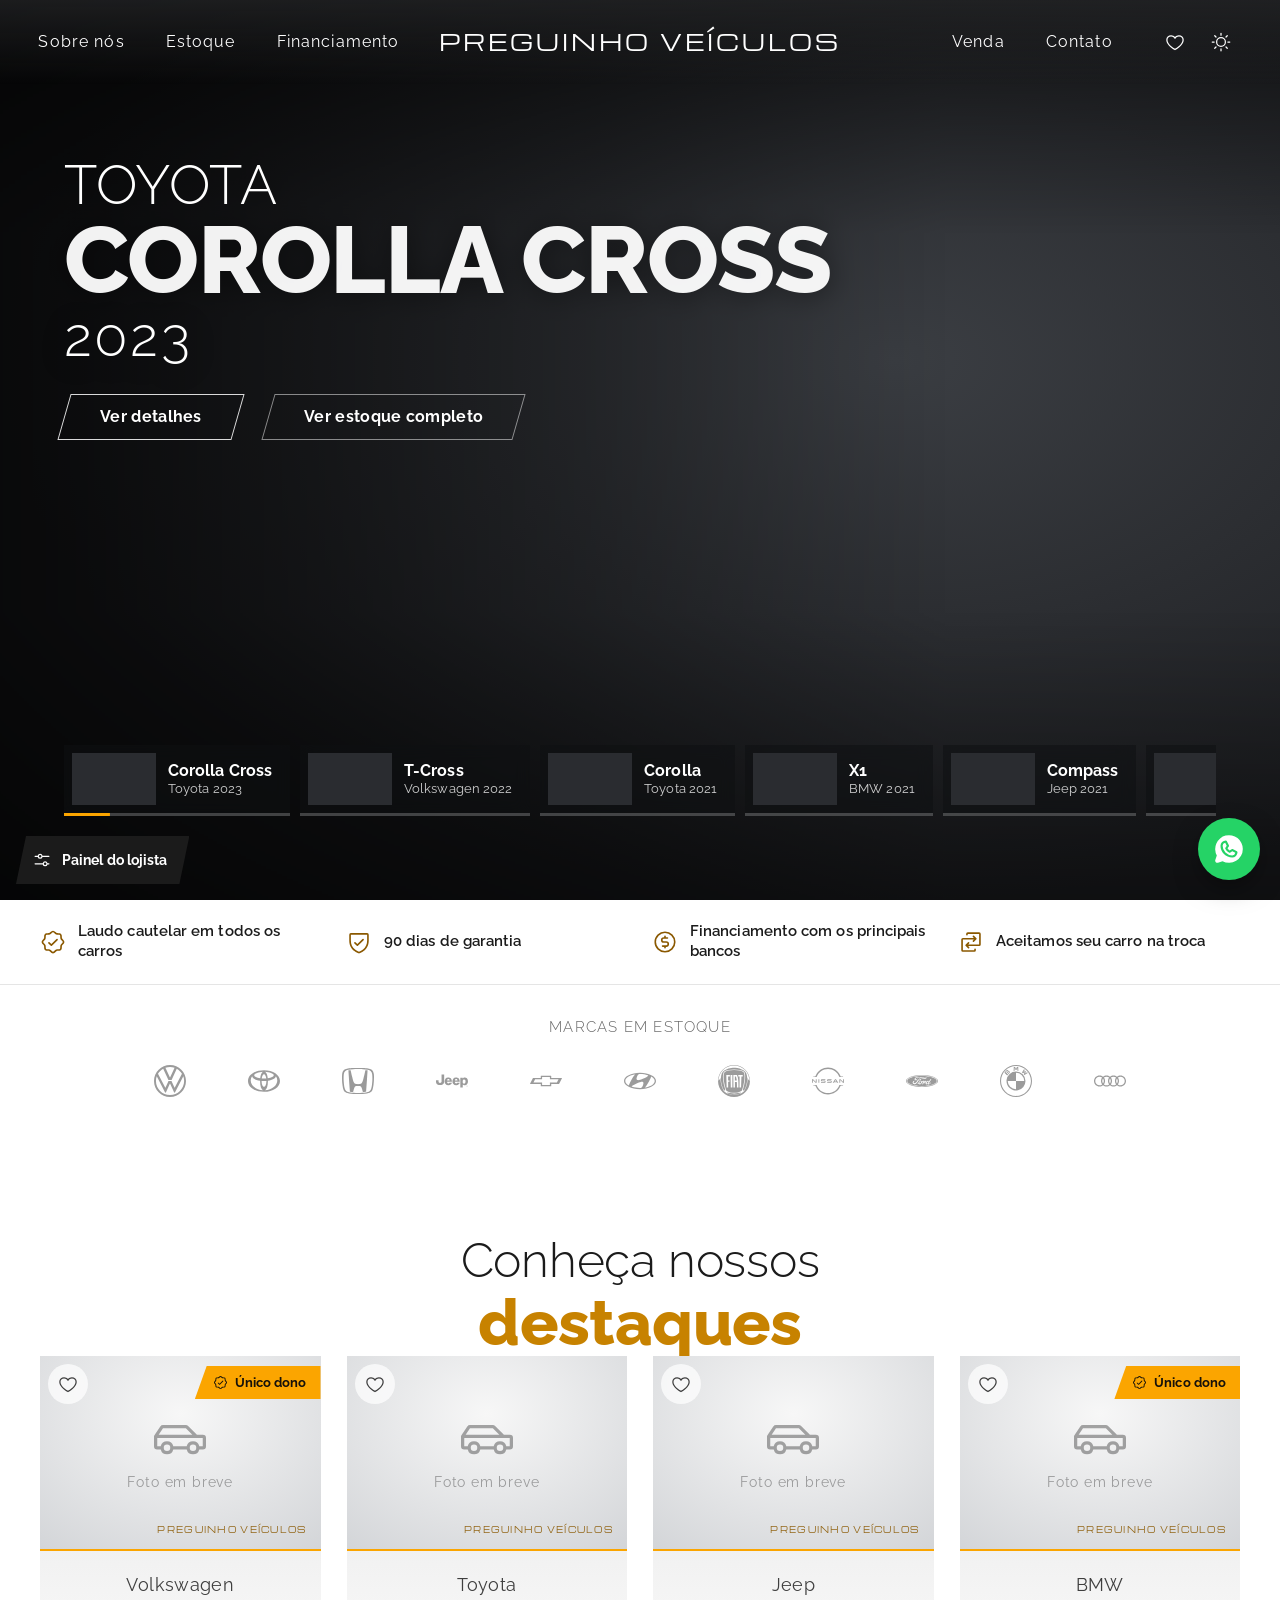
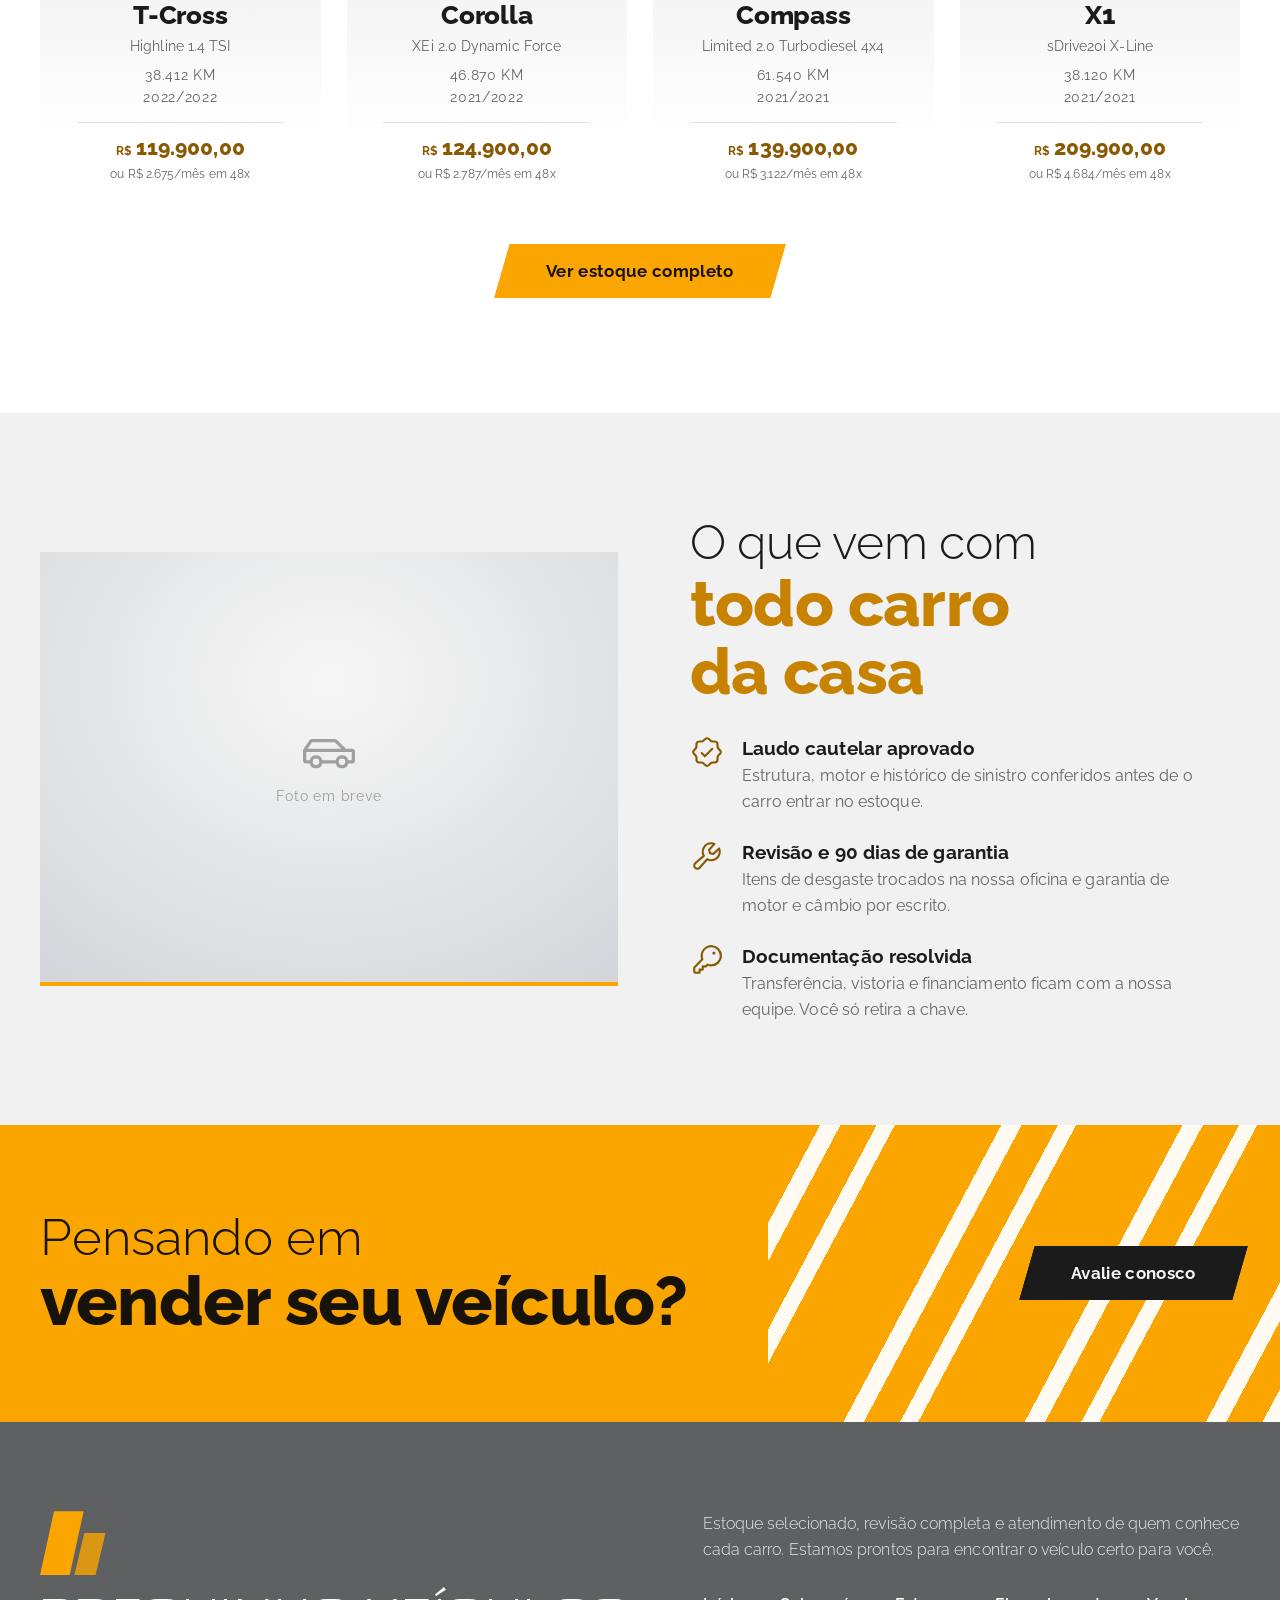
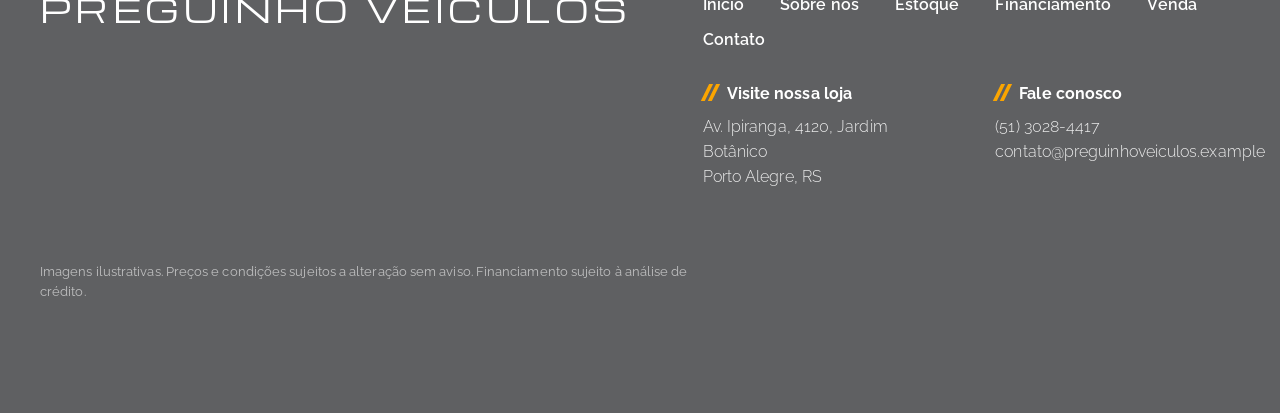
==== commit 5c9bbcfc: "Hero sem preco, montado sozinho a partir do estoque O hero mostra marca, modelo e ano com uma faixa " ====
--- a/index.html
+++ b/index.html
@@ -60,11 +60,20 @@
           <div class="ht-b" id="htB">&nbsp;</div>
           <div class="ht-c" id="htC">&nbsp;</div>
           <div class="ht-foot">
-            <strong class="ht-price" id="htPrice"></strong>
             <button class="btn btn-light" id="hcOpen" type="button">Ver detalhes</button>
-          </div>
-        </div>
-        <div class="hero-dots" id="heroTabs" role="tablist" aria-label="Carros em destaque"></div>
+            <a class="btn btn-ghost-light" href="#/estoque">Ver estoque completo</a>
+          </div>
+        </div>
+        <div class="hero-strip" id="heroTabs" role="tablist" aria-label="Modelos em destaque"></div>
+      </section>
+
+      <section class="benefits" aria-label="Diferenciais da loja">
+        <ul class="wrap benefits-row">
+          <li><svg class="ic"><use href="#i-seal"/></svg><span>Laudo cautelar em todos os carros</span></li>
+          <li><svg class="ic"><use href="#i-shield"/></svg><span>90 dias de garantia</span></li>
+          <li><svg class="ic"><use href="#i-money"/></svg><span>Financiamento com os principais bancos</span></li>
+          <li><svg class="ic"><use href="#i-swap"/></svg><span>Aceitamos seu carro na troca</span></li>
+        </ul>
       </section>
 
       <section class="brands" aria-label="Marcas em estoque">
--- a/css/styles.css
+++ b/css/styles.css
@@ -148,15 +148,32 @@
     linear-gradient(to top, rgba(0, 0, 0, .45), transparent 32%); }
 .hero-text { position: absolute; left: clamp(16px, 5vw, 84px); top: calc(var(--nav-h) + 8vh); max-width: min(92vw, 940px); z-index: 2; text-shadow: 0 2px 28px rgba(0, 0, 0, .45); }
 .ht-a { font-weight: 300; text-transform: uppercase; font-size: clamp(1.7rem, 4.3vw, 4.1rem); line-height: 1.05; letter-spacing: .02em; }
-.ht-b { font-weight: 800; text-transform: uppercase; font-size: clamp(2.6rem, 9.4vw, 9rem); line-height: .98; letter-spacing: -.012em; color: rgba(255, 255, 255, .95); overflow-wrap: anywhere; }
+.ht-b { font-weight: 800; text-transform: uppercase; font-size: clamp(2.6rem, 7.4vw, 7.4rem); line-height: .98; letter-spacing: -.012em; color: rgba(255, 255, 255, .95); overflow-wrap: anywhere; }
 .ht-c { font-weight: 300; font-size: clamp(1.7rem, 4.3vw, 4.1rem); line-height: 1.1; letter-spacing: .04em; }
 .ht-foot { display: flex; align-items: center; flex-wrap: wrap; gap: 14px 30px; margin-top: clamp(16px, 3vh, 30px); text-shadow: none; }
-.ht-price { font-weight: 800; font-size: clamp(1.3rem, 2.2vw, 1.9rem); color: #ffc14a; letter-spacing: .01em; font-variant-numeric: tabular-nums; }
-.hero-dots { position: absolute; left: 50%; transform: translateX(-50%); bottom: clamp(18px, 4vh, 34px); display: flex; gap: 14px; z-index: 3; }
-.hero-dot { width: 20px; height: 20px; display: grid; place-items: center; }
-.hero-dot::before { content: ""; width: 14px; height: 14px; border-radius: 50%; border: 2px solid #fff; transition: background-color .3s, transform .3s var(--ease); }
-.hero-dot[aria-selected="true"]::before { background: #fff; transform: scale(1.08); }
-.hero-dot:hover::before { background: rgba(255, 255, 255, .5); }
+.hero-strip { position: absolute; left: clamp(16px, 5vw, 84px); right: clamp(16px, 5vw, 84px); bottom: 84px; z-index: 3; display: flex; gap: 10px; overflow-x: auto; scrollbar-width: none; }
+.hero-strip::-webkit-scrollbar { display: none; }
+.hs-item { position: relative; flex: 0 0 auto; display: flex; align-items: center; gap: 12px; padding: 8px 18px 11px 8px; background: rgba(16, 17, 19, .55); backdrop-filter: blur(8px); -webkit-backdrop-filter: blur(8px); color: #fff; text-align: left; transition: background-color .3s; }
+.hs-item:hover { background: rgba(16, 17, 19, .78); }
+.hs-img { width: 84px; aspect-ratio: 16 / 10; background: #2a2c30; overflow: hidden; flex: none; }
+.hs-img img { width: 100%; height: 100%; object-fit: cover; }
+.hs-txt { display: grid; line-height: 1.25; min-width: 0; }
+.hs-txt b { font-weight: 700; font-size: .98rem; white-space: nowrap; }
+.hs-txt small { font-size: .8rem; opacity: .8; white-space: nowrap; }
+.hs-bar { position: absolute; left: 0; right: 0; bottom: 0; height: 3px; background: rgba(255, 255, 255, .22); }
+.hs-bar i { display: block; height: 100%; background: var(--accent); transform: scaleX(0); transform-origin: left; }
+.hs-item[aria-selected="true"] .hs-bar i { transform: scaleX(1); }
+.btn-ghost-light { color: #fff; }
+.btn-ghost-light::before { border-color: rgba(255, 255, 255, .5); }
+.btn-ghost-light:hover::before { border-color: #fff; background: rgba(255, 255, 255, .12); }
+@media (max-width: 759px) { .hs-txt { display: none; } .hs-item { padding: 6px 6px 9px; } .hs-img { width: 64px; } .hero-strip { bottom: 80px; } }
+
+/* Faixa fixa de diferenciais da loja (texto que nao muda com o estoque) */
+.benefits { border-bottom: 1px solid var(--line); background: var(--bg); }
+.benefits-row { display: grid; grid-template-columns: repeat(2, 1fr); gap: 16px 24px; padding-block: 22px; }
+@media (min-width: 960px) { .benefits-row { grid-template-columns: repeat(4, 1fr); } }
+.benefits-row li { display: flex; align-items: center; gap: 12px; font-weight: 600; font-size: .95rem; line-height: 1.3; }
+.benefits-row .ic { width: 26px; height: 26px; color: var(--accent-deep); }
 @media (max-width: 759px) {
   .hero-text { top: calc(var(--nav-h) + 3vh); }
   .ht-b { font-size: clamp(2.4rem, 13vw, 4.4rem); }
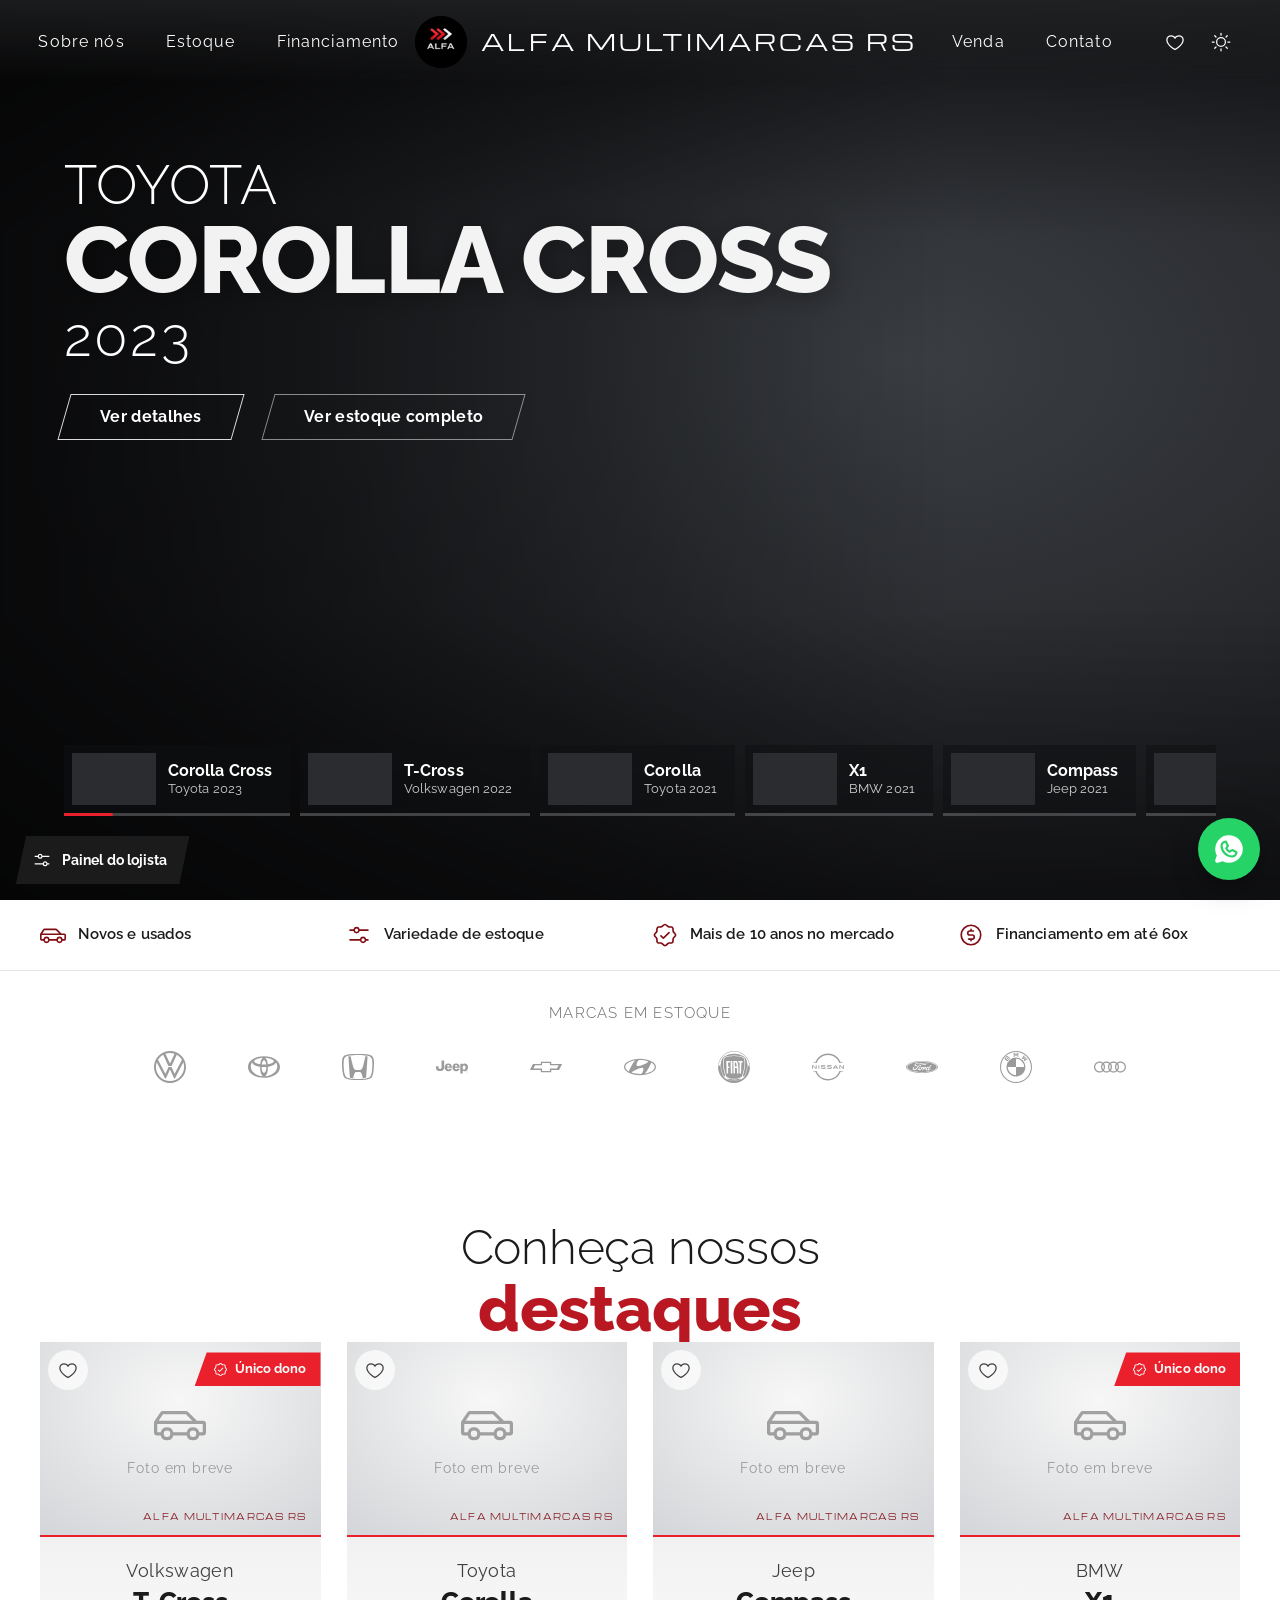
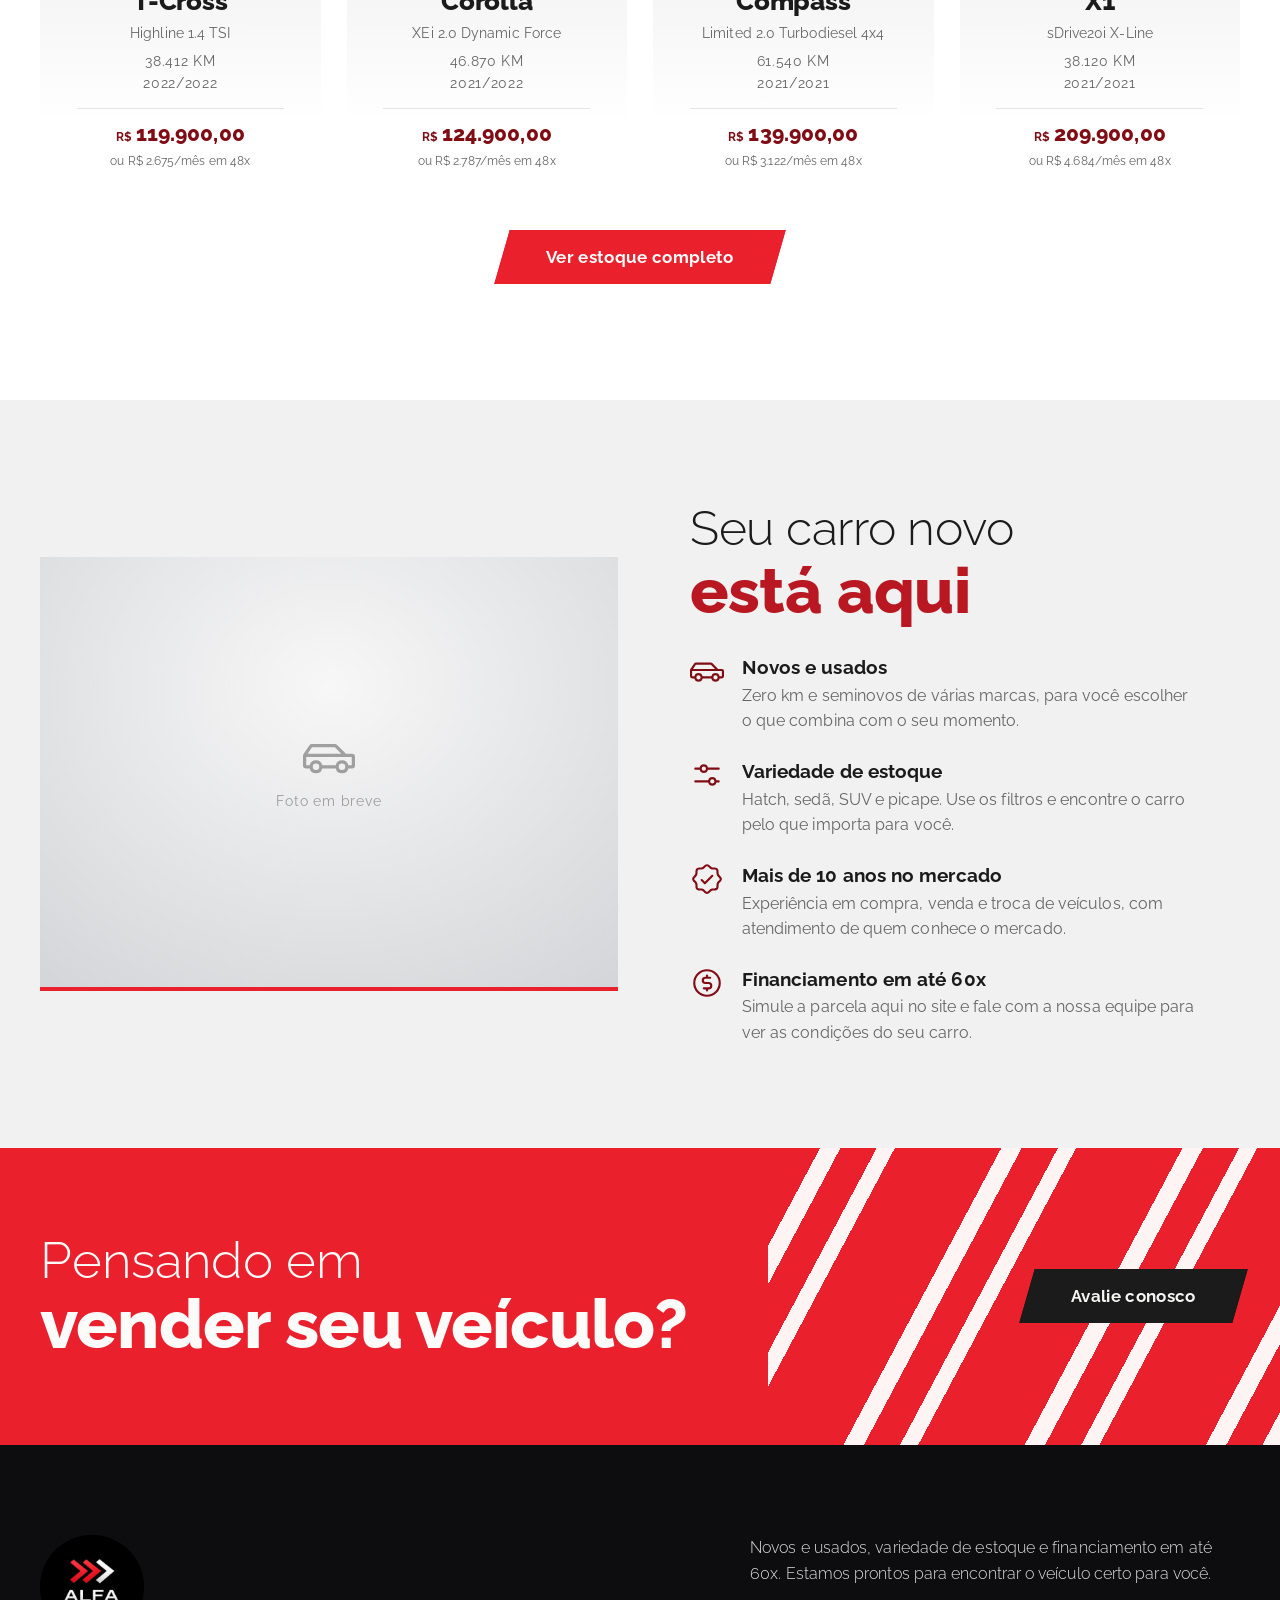
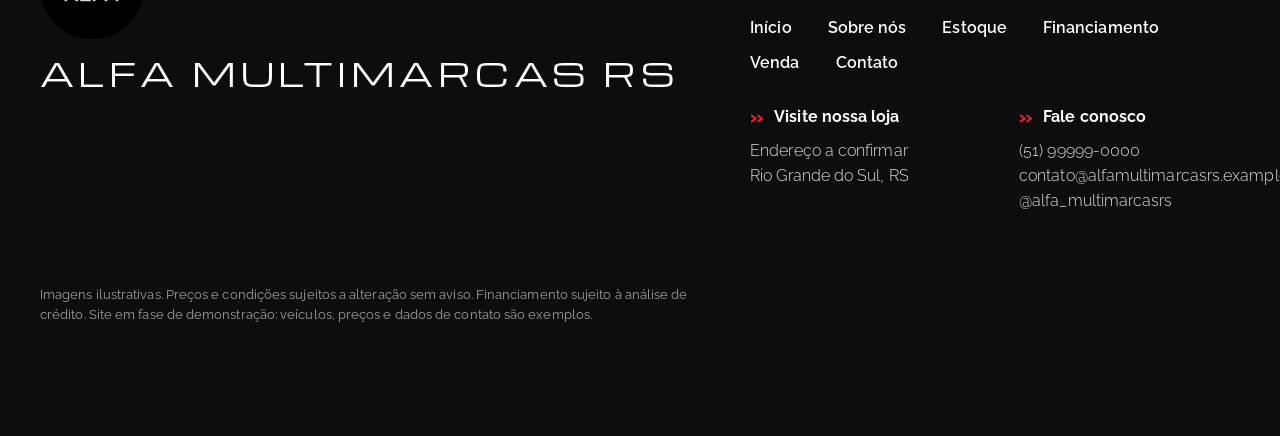
==== commit e396bcb5: "Remodela o site para a Alfa Multimarcas RS Aplica nome, logo (recortado do perfil do Instagram) e a " ====
--- a/index.html
+++ b/index.html
@@ -3,10 +3,10 @@
 <head>
   <meta charset="utf-8">
   <meta name="viewport" content="width=device-width, initial-scale=1">
-  <title>Preguinho Veículos - Seminovos revisados</title>
-  <meta name="description" content="Seminovos com laudo cautelar, revisão completa e garantia. Veja o estoque, simule o financiamento e venha fazer seu test drive.">
-  <meta name="theme-color" content="#5f6062">
-  <link rel="icon" href="data:image/svg+xml,%3Csvg xmlns=%27http://www.w3.org/2000/svg%27 viewBox=%270 0 32 32%27%3E%3Crect width=%2732%27 height=%2732%27 fill=%27%23fba500%27/%3E%3C/svg%3E">
+  <title>Alfa Multimarcas RS - Novos e usados</title>
+  <meta name="description" content="Novos e usados, variedade de estoque e financiamento em até 60x. Veja o estoque, simule a parcela e venha fazer seu test drive.">
+  <meta name="theme-color" content="#0d0d0f">
+  <link rel="icon" href="assets/logo-alfa.png">
   <link rel="stylesheet" href="css/styles.css">
   <script>
     /* aplica o tema antes da pintura para evitar flash */
@@ -24,7 +24,10 @@
         <a href="#/estoque" data-route="estoque">Estoque</a>
         <a href="#/financiamento" data-route="financiamento">Financiamento</a>
       </nav>
-      <a class="wordmark" href="#/" data-bind="nome" aria-label="Início">Preguinho Veículos</a>
+      <a class="wordmark" href="#/" aria-label="Início">
+        <img class="brand-logo" data-logo src="assets/logo-alfa.png" alt="" width="52" height="52">
+        <span data-bind="nome">Alfa Multimarcas RS</span>
+      </a>
       <div class="nav-right">
         <nav class="nav-side" aria-label="Secundário">
           <a href="#/venda" data-route="venda">Venda</a>
@@ -51,7 +54,7 @@
     <!-- ============ INICIO ============ -->
     <div class="page" data-page="inicio">
       <section class="hero" id="hero" aria-label="Carros em destaque">
-        <h1 class="sr"><span data-bind="nome">Preguinho Veículos</span>: seminovos revisados</h1>
+        <h1 class="sr"><span data-bind="nome">Alfa Multimarcas RS</span>: novos e usados</h1>
         <div class="hero-bg"></div>
         <div class="hero-stage" id="heroStage" aria-live="polite"></div>
         <div class="hero-shade"></div>
@@ -69,10 +72,10 @@
 
       <section class="benefits" aria-label="Diferenciais da loja">
         <ul class="wrap benefits-row">
-          <li><svg class="ic"><use href="#i-seal"/></svg><span>Laudo cautelar em todos os carros</span></li>
-          <li><svg class="ic"><use href="#i-shield"/></svg><span>90 dias de garantia</span></li>
-          <li><svg class="ic"><use href="#i-money"/></svg><span>Financiamento com os principais bancos</span></li>
-          <li><svg class="ic"><use href="#i-swap"/></svg><span>Aceitamos seu carro na troca</span></li>
+          <li><svg class="ic"><use href="#i-car"/></svg><span>Novos e usados</span></li>
+          <li><svg class="ic"><use href="#i-sliders"/></svg><span>Variedade de estoque</span></li>
+          <li><svg class="ic"><use href="#i-seal"/></svg><span>Mais de 10 anos no mercado</span></li>
+          <li><svg class="ic"><use href="#i-money"/></svg><span>Financiamento em até 60x</span></li>
         </ul>
       </section>
 
@@ -95,11 +98,12 @@
         <div class="wrap promise-grid">
           <div class="promise-img art" id="promiseImg" role="img" aria-label="Carro revisado do estoque"></div>
           <div class="promise-copy">
-            <h2 id="promTitle" class="sec-title sec-title-left"><span class="thin">O que vem com</span><span class="amb">todo carro da casa</span></h2>
+            <h2 id="promTitle" class="sec-title sec-title-left"><span class="thin">Seu carro novo</span><span class="amb">está aqui</span></h2>
             <ul class="promise-list">
-              <li><svg class="ic ic-lg"><use href="#i-seal"/></svg><div><h3>Laudo cautelar aprovado</h3><p>Estrutura, motor e histórico de sinistro conferidos antes de o carro entrar no estoque.</p></div></li>
-              <li><svg class="ic ic-lg"><use href="#i-wrench"/></svg><div><h3>Revisão e 90 dias de garantia</h3><p>Itens de desgaste trocados na nossa oficina e garantia de motor e câmbio por escrito.</p></div></li>
-              <li><svg class="ic ic-lg"><use href="#i-key"/></svg><div><h3>Documentação resolvida</h3><p>Transferência, vistoria e financiamento ficam com a nossa equipe. Você só retira a chave.</p></div></li>
+              <li><svg class="ic ic-lg"><use href="#i-car"/></svg><div><h3>Novos e usados</h3><p>Zero km e seminovos de várias marcas, para você escolher o que combina com o seu momento.</p></div></li>
+              <li><svg class="ic ic-lg"><use href="#i-sliders"/></svg><div><h3>Variedade de estoque</h3><p>Hatch, sedã, SUV e picape. Use os filtros e encontre o carro pelo que importa para você.</p></div></li>
+              <li><svg class="ic ic-lg"><use href="#i-seal"/></svg><div><h3>Mais de 10 anos no mercado</h3><p>Experiência em compra, venda e troca de veículos, com atendimento de quem conhece o mercado.</p></div></li>
+              <li><svg class="ic ic-lg"><use href="#i-money"/></svg><div><h3>Financiamento em até 60x</h3><p>Simule a parcela aqui no site e fale com a nossa equipe para ver as condições do seu carro.</p></div></li>
             </ul>
           </div>
         </div>
@@ -227,13 +231,13 @@
       <section class="section page-top" aria-labelledby="finTitle">
         <div class="wrap fin-grid">
           <div class="fin-copy">
-            <h1 id="finTitle" class="sec-title sec-title-left"><span class="thin">Financiamento</span><span class="amb">sem complicação</span></h1>
-            <p class="fin-lead">Trabalhamos com os principais bancos do país. Você faz a simulação aqui, nossa equipe leva a proposta para vários deles e você escolhe a melhor condição. Assim, você já sai da loja com o financiamento resolvido.</p>
+            <h1 id="finTitle" class="sec-title sec-title-left"><span class="thin">Financiamento</span><span class="amb">em até 60x</span></h1>
+            <p class="fin-lead">Faça a simulação aqui e fale com a nossa equipe. Trabalhamos com os principais bancos do país para você comparar as condições e sair da loja com o financiamento resolvido.</p>
             <div class="fin-info">
-              <div><h3 class="slashes">Taxas</h3><p><b>A partir de <span data-juros>1,89</span>% ao mês.</b> A taxa final depende da análise de crédito, do prazo e do perfil de cada cliente.</p></div>
-              <div><h3 class="slashes">Prazos</h3><p>De 12 a 60 meses, com parcelas que cabem no seu orçamento.</p></div>
-              <div><h3 class="slashes">Entrada</h3><p>A partir de 20% do valor do veículo. Também aceitamos o seu carro como parte do pagamento.</p></div>
-              <div><h3 class="slashes">Bancos</h3><p>Principais bancos do país, com análise de crédito rápida e acompanhamento da nossa equipe até a liberação.</p></div>
+              <div><h3 class="slashes">Taxas</h3><p>Conforme a análise de crédito, o prazo e o perfil de cada cliente. A simulação ao lado usa uma taxa ilustrativa de <span data-juros>1,89</span>% ao mês.</p></div>
+              <div><h3 class="slashes">Prazos</h3><p>Financiamento em até 60x, com parcelas que cabem no seu orçamento.</p></div>
+              <div><h3 class="slashes">Entrada</h3><p>Defina o valor da entrada na simulação. Também avaliamos o seu carro na troca.</p></div>
+              <div><h3 class="slashes">Bancos</h3><p>Principais bancos do país, com análise de crédito e acompanhamento da nossa equipe até a liberação.</p></div>
             </div>
           </div>
           <div class="sim" id="sim">
@@ -308,39 +312,29 @@
         <div class="wrap">
           <div class="about">
             <div class="about-copy">
-              <h1 id="lojaTitle" class="sec-title"><span class="thin">Mais do que vender carro,</span><span class="amb">uma conversa franca</span></h1>
-              <p>A <span data-bind="nome">Preguinho Veículos</span> começou em <span data-bind="fundacao">2009</span> com seis carros num terreno alugado e a regra de nunca vender o que não colocaríamos na garagem de casa.</p>
-              <p>Hoje são 1.800 m² de showroom, oficina própria e uma equipe que atende cada cliente pelo nome. Aqui você fala com quem escolheu, revisou e conhece cada carro do estoque.</p>
+              <h1 id="lojaTitle" class="sec-title"><span class="thin">Há mais de 10 anos</span><span class="amb">no mercado de veículos</span></h1>
+              <p>A <span data-bind="nome">Alfa Multimarcas RS</span> trabalha com novos e usados de várias marcas e uma variedade de estoque para você escolher.</p>
+              <p>Aqui você encontra atendimento direto, simulação de financiamento em até 60x e a possibilidade de avaliar o seu carro na troca.</p>
               <a class="btn btn-ghost" href="#/contato">Visite a loja</a>
             </div>
             <div class="about-img art" id="aboutImg" role="img" aria-label="Carro do estoque"></div>
           </div>
           <div class="stats">
-            <div><b class="count" data-to="4300" data-suffix="+">0</b><span>carros entregues</span></div>
-            <div><b class="count" data-to="97" data-suffix="%">0</b><span>de clientes que indicam a loja</span></div>
-            <div><b class="count" data-to="1800" data-suffix=" m²">0</b><span>de showroom e oficina própria</span></div>
-          </div>
-        </div>
-      </section>
-
-      <section class="section section-tight" aria-labelledby="depTitle" style="padding-top:0">
-        <div class="wrap">
-          <div class="dep-head">
-            <h2 id="depTitle" class="sec-title sec-title-left"><span class="thin">Quem já saiu</span><span class="amb">daqui dirigindo</span></h2>
-            <div class="dep-nav">
-              <button class="icon-btn" id="depPrev" type="button" aria-label="Depoimento anterior"><svg class="ic flip"><use href="#i-arrow"/></svg></button>
-              <button class="icon-btn" id="depNext" type="button" aria-label="Próximo depoimento"><svg class="ic"><use href="#i-arrow"/></svg></button>
-            </div>
-          </div>
-        </div>
-        <div class="dep-track" id="depTrack" tabindex="0" aria-label="Depoimentos de clientes">
-          <figure class="quote"><blockquote>“Levei a Compass para o meu mecânico antes de fechar e ele não achou nada. Tudo que prometeram estava no laudo.”</blockquote><figcaption><span class="avatar" style="--h:30">MT</span><span><b>Marcelo Tavares</b>comprou uma Jeep Compass</span></figcaption></figure>
-          <figure class="quote"><blockquote>“Vendi meu carro antigo e financiei o novo no mesmo dia. Não precisei ir a banco nenhum.”</blockquote><figcaption><span class="avatar" style="--h:200">PW</span><span><b>Patrícia Weber</b>trocou por um Corolla</span></figcaption></figure>
-          <figure class="quote"><blockquote>“Já é o terceiro carro que levo daqui. Quando tem problema, ligo e resolvem sem enrolar.”</blockquote><figcaption><span class="avatar" style="--h:140">JD</span><span><b>Jorge Dall'Agnol</b>cliente desde 2014</span></figcaption></figure>
-          <figure class="quote"><blockquote>“Escolhi pelo site, marquei o test drive pelo WhatsApp e saí com o carro na sexta.”</blockquote><figcaption><span class="avatar" style="--h:290">AB</span><span><b>Aline Bittencourt</b>comprou um T-Cross</span></figcaption></figure>
-          <figure class="quote"><blockquote>“Preço justo e atendimento sem pressão. Me deixaram dirigir o quanto eu quis antes de decidir.”</blockquote><figcaption><span class="avatar" style="--h:60">RS</span><span><b>Rafael Soares</b>comprou uma Hilux</span></figcaption></figure>
-        </div>
-      </section>
+            <div><b class="count" data-to="10" data-suffix="+">0</b><span>anos no mercado</span></div>
+            <div><b class="count" data-to="60" data-suffix="x">0</b><span>financiamento em até</span></div>
+            <div><b class="txt">Multimarcas</b><span>variedade de estoque, novos e usados</span></div>
+          </div>
+        </div>
+      </section>
+
+      <section class="section section-tight ig" aria-labelledby="igTitle" style="padding-top:0">
+        <div class="wrap ig-in">
+          <h2 id="igTitle" class="sec-title"><span class="thin">Veja as novidades</span><span class="amb">no Instagram</span></h2>
+          <p class="sec-sub">Os carros que chegam ao estoque aparecem primeiro por lá.</p>
+          <a class="btn btn-primary btn-lg" data-bind-ig target="_blank" rel="noopener" href="#">Seguir <span data-bind="instagram"></span></a>
+        </div>
+      </section>
+
     </div>
 
     <!-- ============ CONTATO ============ -->
@@ -354,6 +348,7 @@
               <div><dt><svg class="ic"><use href="#i-pin"/></svg>Endereço</dt><dd><span data-bind="endereco"></span><br><span data-bind="cidade"></span></dd></div>
               <div><dt><svg class="ic"><use href="#i-phone"/></svg>Telefone</dt><dd><a data-bind-href="tel" data-bind="telefone" href="#"></a></dd></div>
               <div><dt><svg class="ic"><use href="#i-clock"/></svg>Horários</dt><dd id="horarios"></dd></div>
+              <div><dt><svg class="ic"><use href="#i-chat"/></svg>Instagram</dt><dd><a data-bind-ig target="_blank" rel="noopener" data-bind="instagram" href="#"></a></dd></div>
             </dl>
             <a class="btn btn-primary" data-wa data-msg="Olá! Quero fazer um test drive. Quais horários vocês têm disponíveis?" href="#" target="_blank" rel="noopener"><svg class="ic"><use href="#i-wa"/></svg>Falar no WhatsApp</a>
           </div>
@@ -370,20 +365,21 @@
   <footer class="footer">
     <div class="wrap footer-in">
       <div class="footer-brand">
-        <span class="mark2" aria-hidden="true"><i></i><i></i></span>
-        <span class="wordmark" data-bind="nome">Preguinho Veículos</span>
+        <img class="brand-logo brand-logo-lg" data-logo src="assets/logo-alfa.png" alt="">
+        <span class="mark2" data-nologo aria-hidden="true" hidden><i></i><i></i></span>
+        <span class="wordmark"><span data-bind="nome">Alfa Multimarcas RS</span></span>
       </div>
       <div class="footer-main">
-        <p>Estoque selecionado, revisão completa e atendimento de quem conhece cada carro. Estamos prontos para encontrar o veículo certo para você.</p>
+        <p>Novos e usados, variedade de estoque e financiamento em até 60x. Estamos prontos para encontrar o veículo certo para você.</p>
         <nav class="footer-links" aria-label="Rodapé">
           <a href="#/">Início</a><a href="#/sobre">Sobre nós</a><a href="#/estoque">Estoque</a><a href="#/financiamento">Financiamento</a><a href="#/venda">Venda</a><a href="#/contato">Contato</a>
         </nav>
         <div class="footer-cols">
           <div><h4 class="slashes">Visite nossa loja</h4><p data-bind="endereco"></p><p data-bind="cidade"></p></div>
-          <div><h4 class="slashes">Fale conosco</h4><a data-bind-href="tel" data-bind="telefone" href="#"></a><a data-bind-mail data-bind="email" href="#"></a></div>
-        </div>
-      </div>
-      <p class="footer-fine">Imagens ilustrativas. Preços e condições sujeitos a alteração sem aviso. Financiamento sujeito à análise de crédito.</p>
+          <div><h4 class="slashes">Fale conosco</h4><a data-bind-href="tel" data-bind="telefone" href="#"></a><a data-bind-mail data-bind="email" href="#"></a><a data-bind-ig target="_blank" rel="noopener" data-bind="instagram" href="#"></a></div>
+        </div>
+      </div>
+      <p class="footer-fine">Imagens ilustrativas. Preços e condições sujeitos a alteração sem aviso. Financiamento sujeito à análise de crédito. Site em fase de demonstração: veículos, preços e dados de contato são exemplos.</p>
     </div>
   </footer>
 
@@ -415,6 +411,8 @@
         <form class="adm-form" id="brandForm" novalidate>
           <label class="field"><span class="field-label">Nome da loja</span><input name="nome" autocomplete="off"></label>
           <label class="field"><span class="field-label">Cidade e estado</span><input name="cidade" autocomplete="off"></label>
+          <label class="field"><span class="field-label">Endereço</span><input name="endereco" autocomplete="off"></label>
+          <label class="field"><span class="field-label">Telefone</span><input name="telefone" inputmode="tel" autocomplete="off"></label>
           <label class="field"><span class="field-label">WhatsApp (com DDD)</span><input name="whatsapp" inputmode="tel" autocomplete="off" placeholder="51 99999 0000"></label>
           <div class="field"><span class="field-label">Cor da marca</span>
             <div class="swatches" id="swatches" role="radiogroup" aria-label="Cor da marca"></div>
--- a/css/styles.css
+++ b/css/styles.css
@@ -1,6 +1,6 @@
 /* ==========================================================================
-   Garagem Verona - site de demonstracao para lojas de carros
-   Linguagem visual (referencia: lojas de carros premium com identidade amarelo-ambar)
+   Alfa Multimarcas RS - site de demonstracao
+   Linguagem visual: preto, branco e vermelho da marca; paralelogramos inclinados que lembram os chevrons do logo
    - Pagina clara, navegacao e rodape em cinza, hero em tela cheia com nome do carro gigante.
    - Um unico acento (--accent), trocavel pelo Painel do lojista.
    - Forma: botoes, campos de filtro e chips em paralelogramo inclinado (skewX);
@@ -14,7 +14,7 @@
 @font-face { font-family: "Geist Mono"; src: url("../assets/fonts/geist-mono-latin-wght-normal.woff2") format("woff2"); font-weight: 100 900; font-display: swap; }
 
 :root {
-  --accent: #fba500;
+  --accent: #ea202d;
   --accent-ink: #17120a;
   --skew: -16deg;
   --r-surf: 2px;
@@ -34,8 +34,8 @@
   --stage-a: #f7f7f7; --stage-b: #d3d5d8;
   --field: #efefef;
   --shadow: 0 18px 40px -22px rgba(0, 0, 0, .35);
-  --gray: #5f6062;
-  --nav-solid: rgba(88, 89, 91, .94);
+  --gray: #0d0d0f;
+  --nav-solid: rgba(13, 13, 15, .94);
 }
 html[data-theme="dark"] {
   color-scheme: dark;
@@ -47,8 +47,8 @@
   --stage-a: #30343a; --stage-b: #141517;
   --field: #232528;
   --shadow: 0 22px 50px -24px rgba(0, 0, 0, .8);
-  --gray: #1c1d1f;
-  --nav-solid: rgba(24, 25, 27, .94);
+  --gray: #08080a;
+  --nav-solid: rgba(10, 10, 12, .94);
 }
 
 *, *::before, *::after { box-sizing: border-box; }
@@ -73,7 +73,7 @@
 .fine { font-size: .82rem; color: var(--muted); }
 
 /* Marca de dupla barra inclinada, usada antes de titulos pequenos */
-.slashes::before { content: ""; display: inline-block; width: 4px; height: 1.05em; background: var(--accent); transform: skewX(-26deg); box-shadow: 7px 0 0 var(--accent); margin: 0 18px 0 2px; vertical-align: -.14em; }
+.slashes::before { content: "\00BB"; display: inline-block; color: var(--accent); font-weight: 800; font-size: 1.25em; line-height: 1; margin: 0 10px 0 0; vertical-align: -.08em; }
 
 /* ---------- Titulos de secao: linha fina + linha pesada em ambar ---------- */
 .sec-title { display: grid; justify-items: center; text-align: center; gap: 2px; text-wrap: balance; }
@@ -117,7 +117,7 @@
 .nav-side a { position: relative; font-size: 1.02rem; font-weight: 400; letter-spacing: .07em; padding: 8px 0; white-space: nowrap; transition: color .2s; }
 .nav-side a::after { content: ""; position: absolute; left: 0; right: 0; bottom: 2px; height: 2px; background: var(--accent); transform: scaleX(0); transform-origin: left; transition: transform .4s var(--ease); }
 .nav-side a:hover::after, .nav-side a.on::after { transform: scaleX(1); }
-.wordmark { font-family: var(--brand); text-transform: uppercase; letter-spacing: .14em; font-size: clamp(.95rem, 1.7vw, 1.35rem); line-height: 1; white-space: nowrap; }
+.wordmark { display: inline-flex; align-items: center; gap: 14px; font-family: var(--brand); text-transform: uppercase; letter-spacing: .14em; font-size: clamp(.95rem, 1.7vw, 1.35rem); line-height: 1; white-space: nowrap; }
 .nav-right { display: flex; align-items: center; gap: clamp(20px, 3.2vw, 56px); margin-left: auto; }
 .nav-tools { display: flex; align-items: center; gap: 4px; }
 .ic-sun { display: none; }
@@ -591,3 +591,16 @@
 .fin-info p { color: var(--muted); font-size: .96rem; }
 .fin-info p b { color: var(--text); font-weight: 600; }
 .sim { align-self: start; }
+
+/* ---------- Logo da loja ---------- */
+.brand-logo { width: 52px; height: 52px; border-radius: 50%; flex: none; display: block; object-fit: cover; background: #000; }
+.brand-logo-lg { width: 104px; height: 104px; }
+.brand-logo[hidden] { display: none; }
+@media (max-width: 1279px) and (min-width: 1040px) { .wordmark > span { display: none; } }
+@media (max-width: 479px) { .wordmark > span { display: none; } }
+.footer-brand .wordmark { align-items: center; }
+.stats b.txt { font-size: clamp(1.7rem, 3.4vw, 2.7rem); line-height: 1.2; padding-top: .35em; }
+.ig-in { display: grid; justify-items: center; gap: 12px; text-align: center; padding-top: clamp(32px, 5vw, 56px); border-top: 1px solid var(--line); }
+.ig-in .btn { margin-top: 10px; }
+.contact-grid.no-map { grid-template-columns: 1fr; max-width: 640px; }
+.contact-info > .btn { justify-self: start; }
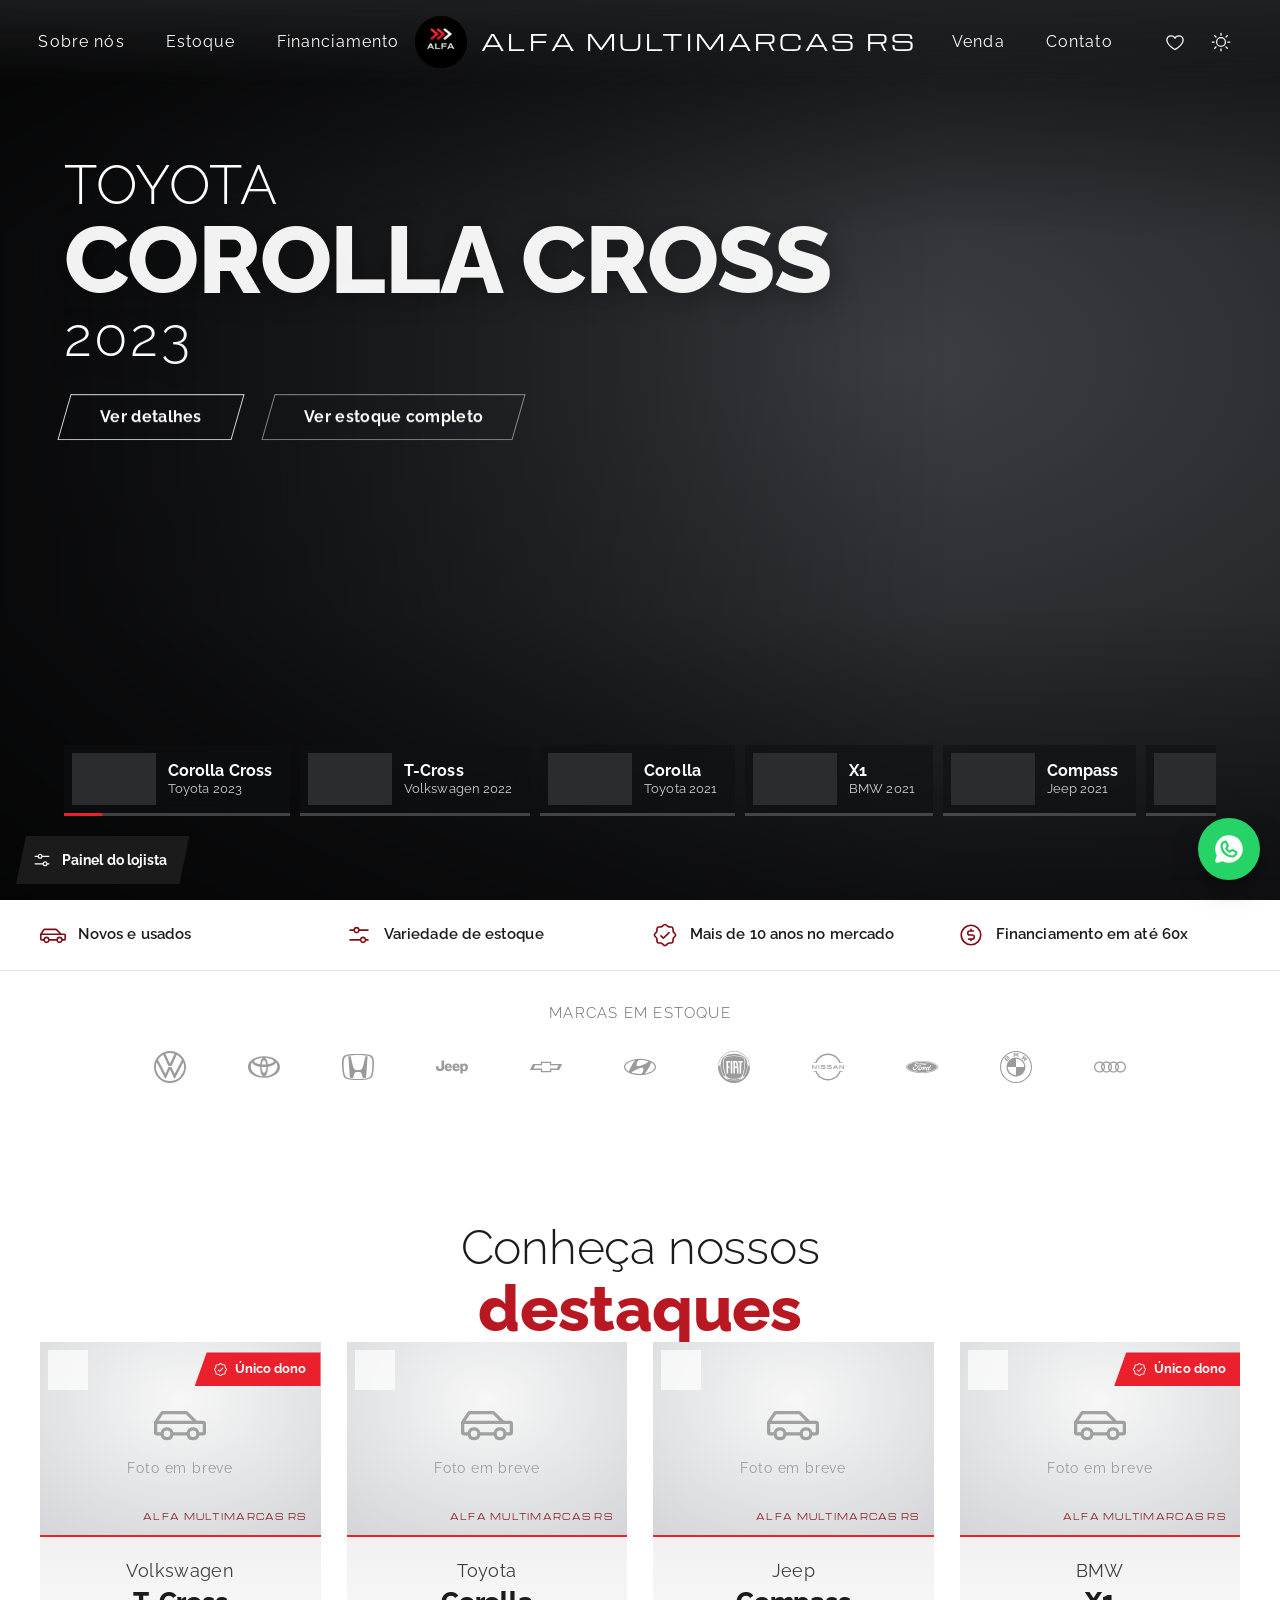
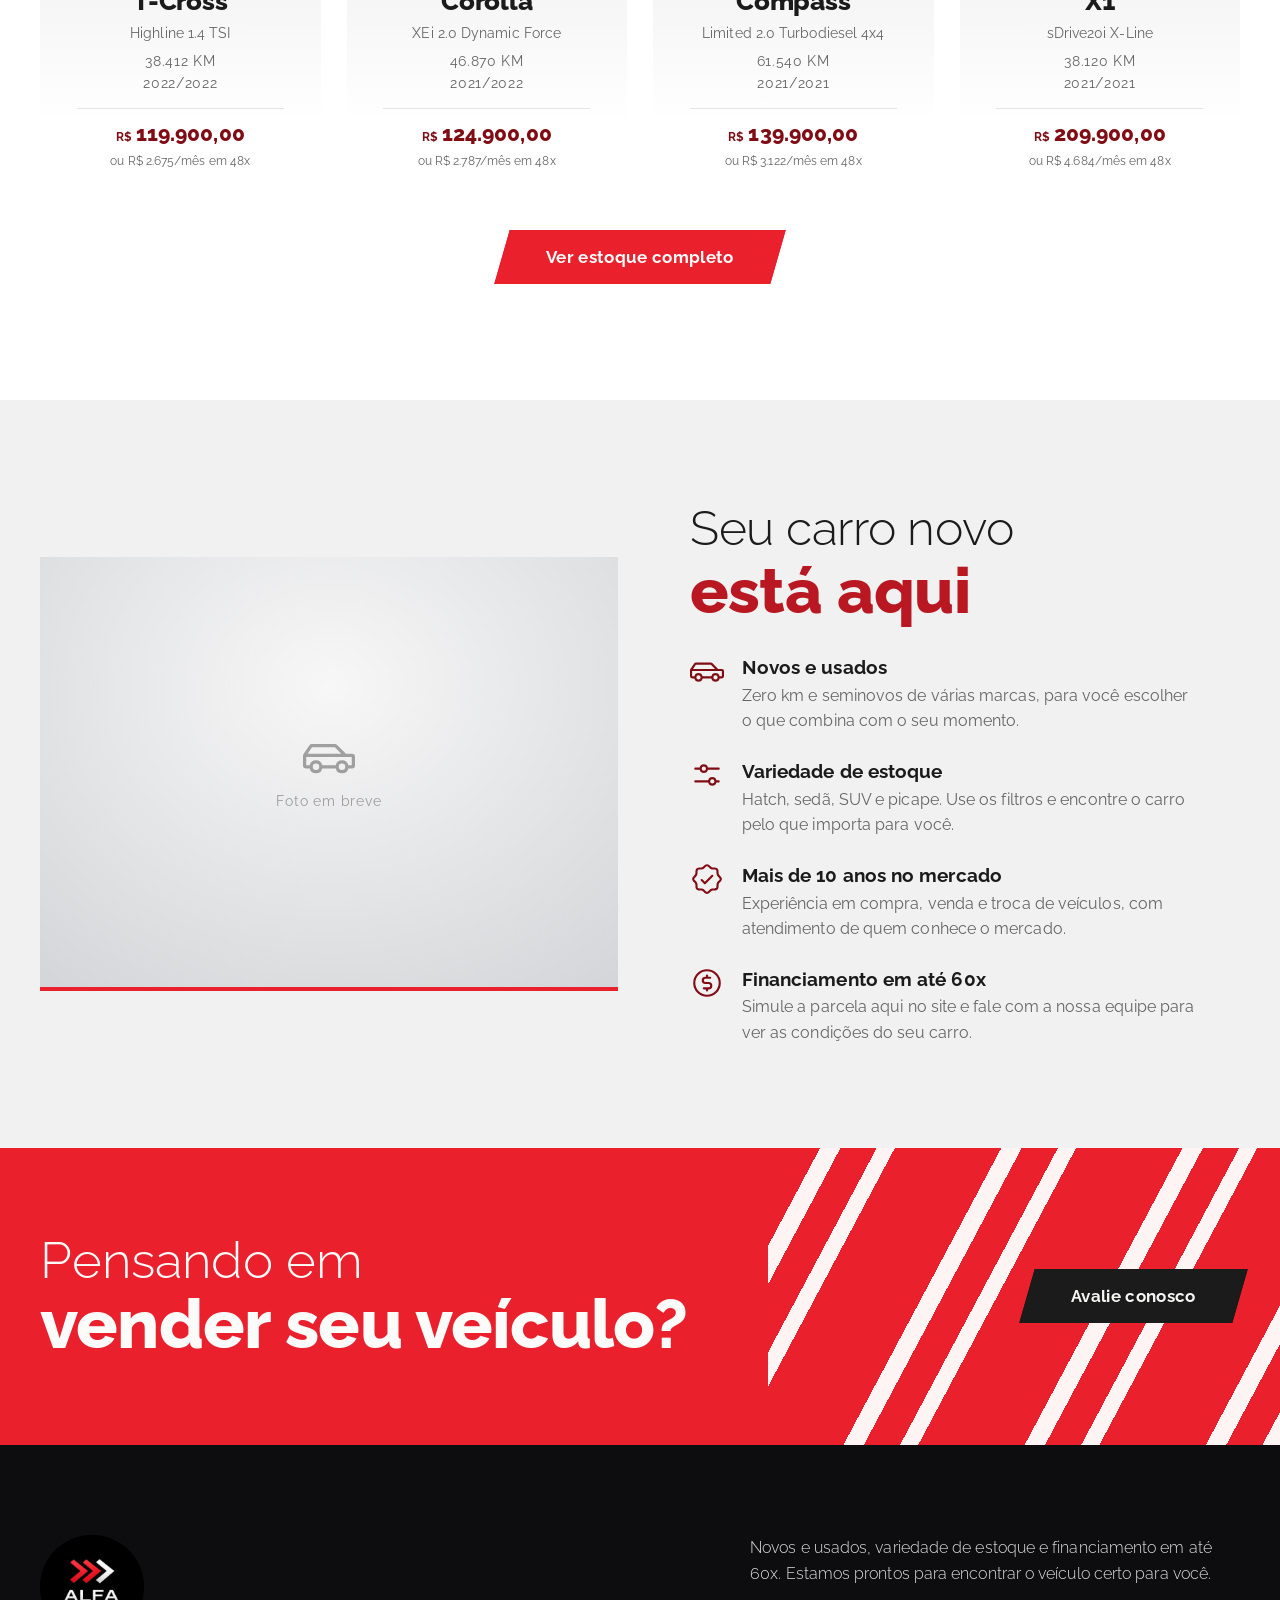
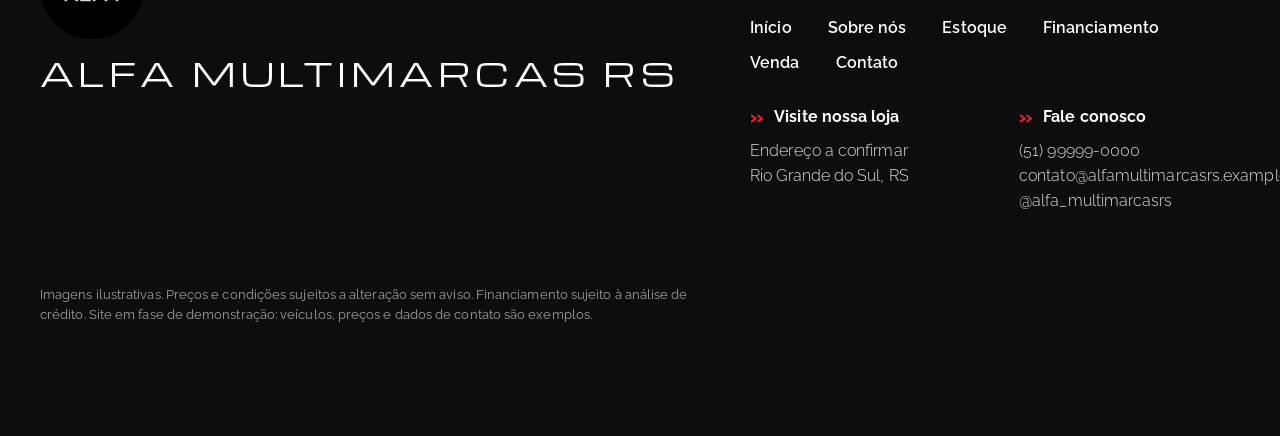
==== commit f6b343c0: "Versiona os arquivos para evitar cache do site antigo Acrescenta um parametro de versao aos links de" ====
--- a/index.html
+++ b/index.html
@@ -7,7 +7,7 @@
   <meta name="description" content="Novos e usados, variedade de estoque e financiamento em até 60x. Veja o estoque, simule a parcela e venha fazer seu test drive.">
   <meta name="theme-color" content="#0d0d0f">
   <link rel="icon" href="assets/logo-alfa.png">
-  <link rel="stylesheet" href="css/styles.css">
+  <link rel="stylesheet" href="css/styles.css?v=alfa1">
   <script>
     /* aplica o tema antes da pintura para evitar flash */
     (function () { document.documentElement.classList.add('js'); try { var t = localStorage.getItem('gv-tema'); if (t === 'light' || t === 'dark') document.documentElement.dataset.theme = t; } catch (e) {} })();
@@ -445,14 +445,14 @@
 
   <div class="toasts" id="toasts" aria-live="polite"></div>
 
-  <script src="js/icons.js"></script>
-  <script src="js/brands.js"></script>
-  <script src="js/vendor/gsap.min.js"></script>
-  <script src="js/vendor/ScrollTrigger.min.js"></script>
-  <script src="js/vendor/Flip.min.js"></script>
-  <script src="js/data/estoque.js"></script>
-  <script src="js/api.js"></script>
-  <script src="js/photos.js"></script>
-  <script src="js/app.js"></script>
+  <script src="js/icons.js?v=alfa1"></script>
+  <script src="js/brands.js?v=alfa1"></script>
+  <script src="js/vendor/gsap.min.js?v=alfa1"></script>
+  <script src="js/vendor/ScrollTrigger.min.js?v=alfa1"></script>
+  <script src="js/vendor/Flip.min.js?v=alfa1"></script>
+  <script src="js/data/estoque.js?v=alfa1"></script>
+  <script src="js/api.js?v=alfa1"></script>
+  <script src="js/photos.js?v=alfa1"></script>
+  <script src="js/app.js?v=alfa1"></script>
 </body>
 </html>
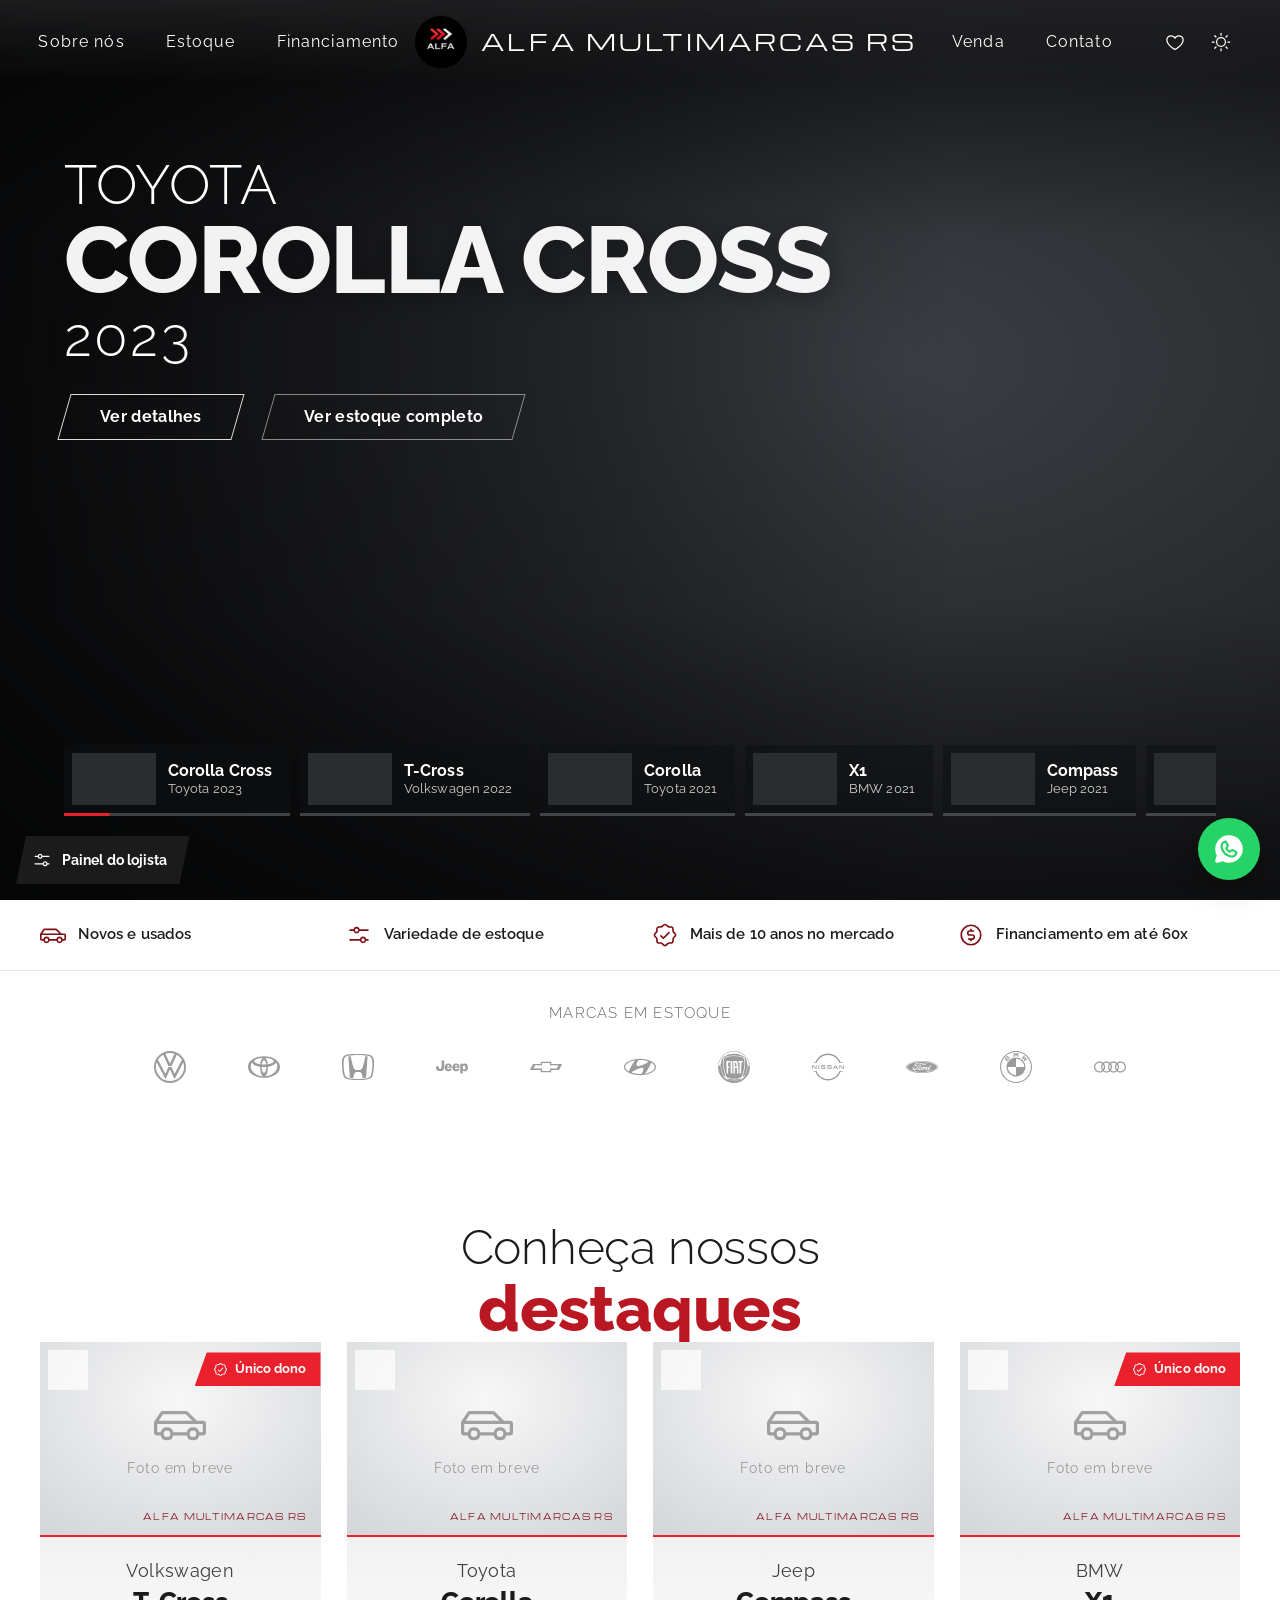
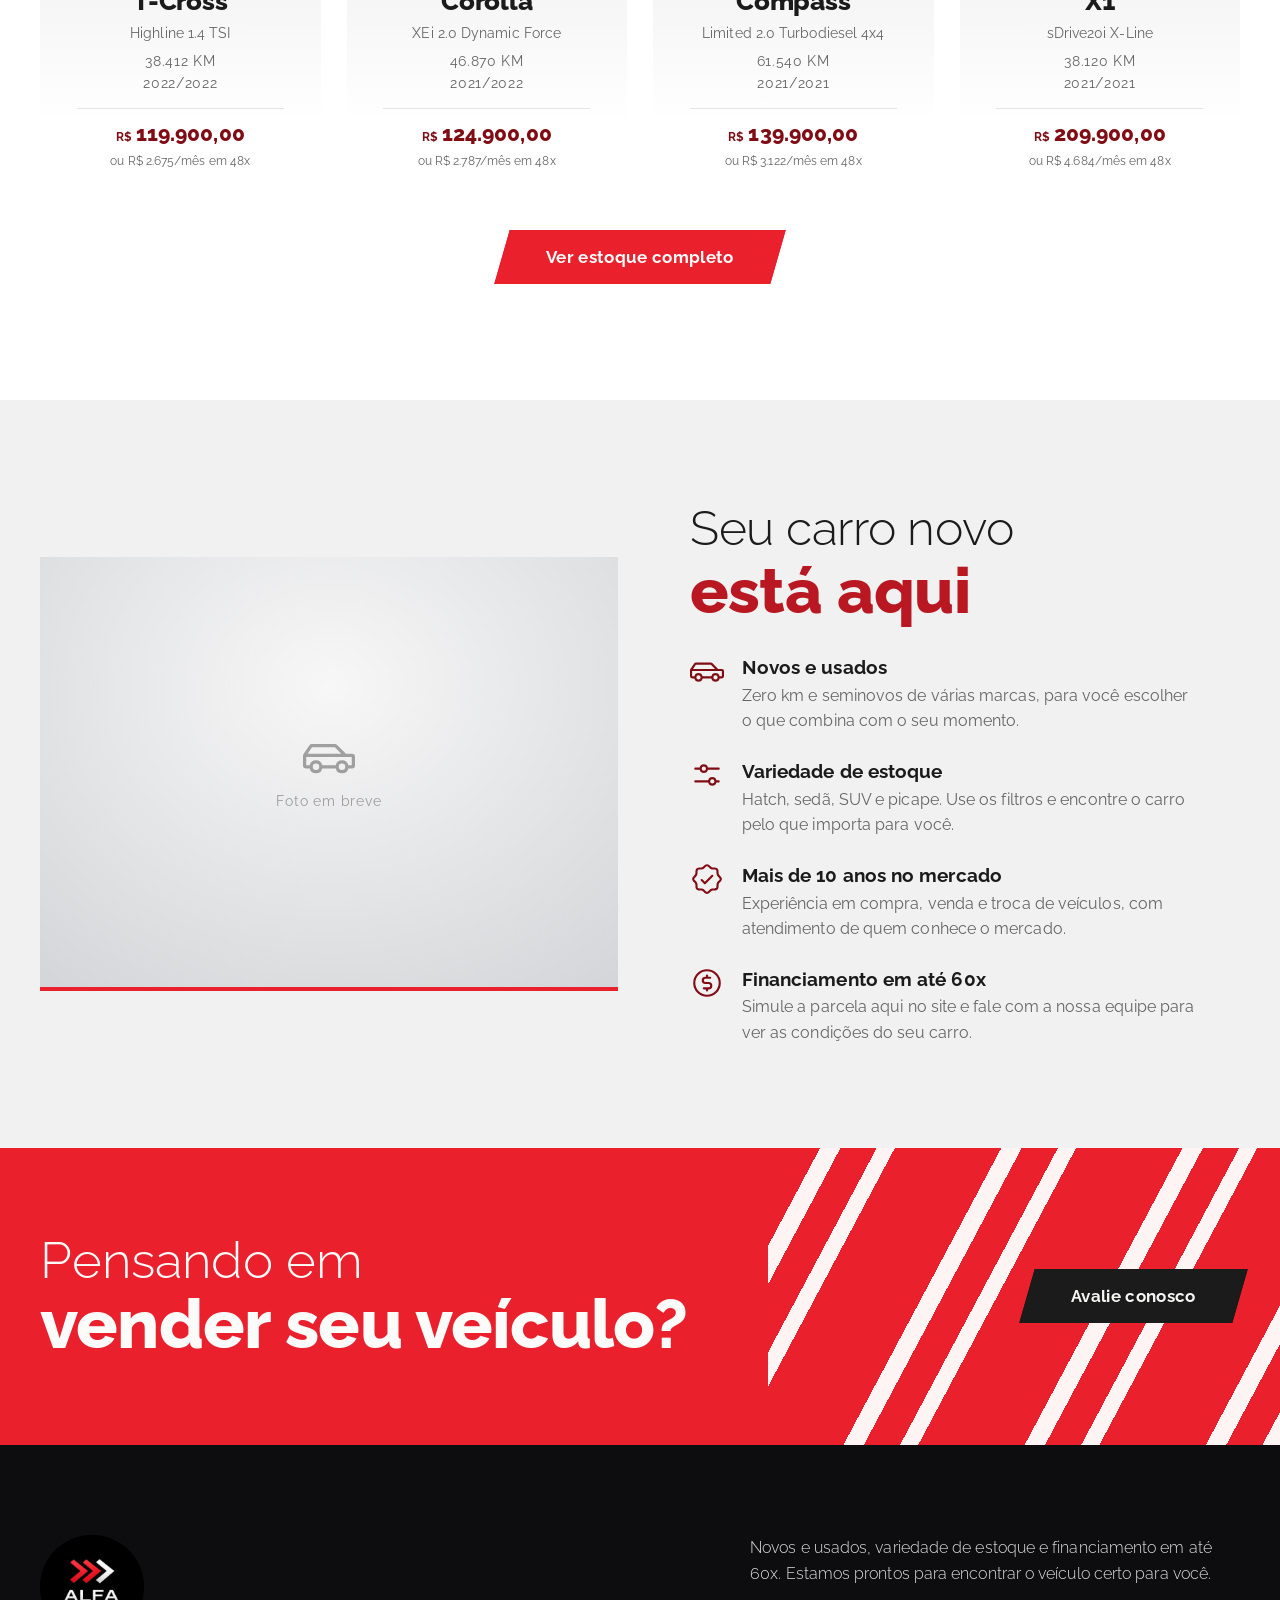
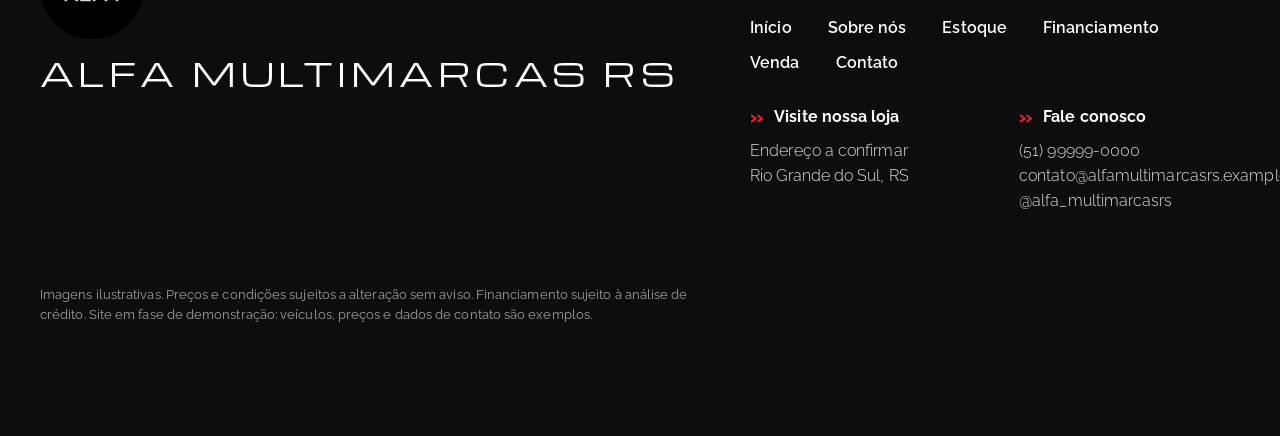
==== commit 0a75f713: "Estoque por planilha do Google: o site se atualiza sozinho Adiciona o leitor de planilha (js/sheet.j" ====
--- a/index.html
+++ b/index.html
@@ -7,7 +7,7 @@
   <meta name="description" content="Novos e usados, variedade de estoque e financiamento em até 60x. Veja o estoque, simule a parcela e venha fazer seu test drive.">
   <meta name="theme-color" content="#0d0d0f">
   <link rel="icon" href="assets/logo-alfa.png">
-  <link rel="stylesheet" href="css/styles.css?v=alfa1">
+  <link rel="stylesheet" href="css/styles.css?v=alfa3">
   <script>
     /* aplica o tema antes da pintura para evitar flash */
     (function () { document.documentElement.classList.add('js'); try { var t = localStorage.getItem('gv-tema'); if (t === 'light' || t === 'dark') document.documentElement.dataset.theme = t; } catch (e) {} })();
@@ -401,7 +401,7 @@
       </div>
 
       <div class="tab-pane" data-pane="estoque">
-        <p class="pane-note">Marque um carro como vendido ou mude o preço. Na loja de verdade, isso vem do seu sistema de estoque, sem digitar nada duas vezes.</p>
+        <p class="pane-note" id="admNote"></p>
         <ul class="adm-list" id="admList"></ul>
         <button class="link-btn" id="admReset" type="button">Restaurar estoque original</button>
       </div>
@@ -422,11 +422,19 @@
       </div>
 
       <div class="tab-pane" data-pane="integracao" hidden>
-        <p class="pane-note">O site lê o estoque de uma única fonte. Trocar o arquivo de demonstração pelo sistema da loja não muda nada no layout.</p>
+        <p class="pane-note">O site lê o estoque de uma planilha (Google Sheets). A loja só atualiza a planilha e o site muda sozinho: preço, carro vendido, fotos e carros novos.</p>
+        <form class="adm-form" id="sheetForm" novalidate>
+          <label class="field"><span class="field-label">Link da planilha do Google</span><input name="planilha" autocomplete="off" placeholder="https://docs.google.com/spreadsheets/d/..."></label>
+          <div class="sheet-actions">
+            <button class="btn btn-primary btn-sm" type="submit">Conectar planilha</button>
+            <button class="link-btn" id="sheetOff" type="button" hidden>Voltar ao estoque de demonstração</button>
+          </div>
+          <p class="fine" id="sheetInfo"></p>
+        </form>
         <div class="flow">
-          <div class="flow-node"><svg class="ic"><use href="#i-db"/></svg><b>Sistema da loja</b><span>onde o estoque já é controlado</span></div>
+          <div class="flow-node"><svg class="ic"><use href="#i-db"/></svg><b>Planilha da loja</b><span>onde o estoque é cadastrado</span></div>
           <div class="flow-link"></div>
-          <div class="flow-node"><svg class="ic"><use href="#i-plug"/></svg><b>Conector</b><span>API, planilha, XML, JSON ou CSV</span></div>
+          <div class="flow-node"><svg class="ic"><use href="#i-plug"/></svg><b>Leitura automática</b><span>a cada poucos minutos</span></div>
           <div class="flow-link"></div>
           <div class="flow-node flow-node-end"><svg class="ic"><use href="#i-car"/></svg><b>Este site</b><span>preço e status em tempo real</span></div>
         </div>
@@ -445,14 +453,15 @@
 
   <div class="toasts" id="toasts" aria-live="polite"></div>
 
-  <script src="js/icons.js?v=alfa1"></script>
-  <script src="js/brands.js?v=alfa1"></script>
-  <script src="js/vendor/gsap.min.js?v=alfa1"></script>
-  <script src="js/vendor/ScrollTrigger.min.js?v=alfa1"></script>
-  <script src="js/vendor/Flip.min.js?v=alfa1"></script>
-  <script src="js/data/estoque.js?v=alfa1"></script>
-  <script src="js/api.js?v=alfa1"></script>
-  <script src="js/photos.js?v=alfa1"></script>
-  <script src="js/app.js?v=alfa1"></script>
+  <script src="js/icons.js?v=alfa3"></script>
+  <script src="js/brands.js?v=alfa3"></script>
+  <script src="js/vendor/gsap.min.js?v=alfa3"></script>
+  <script src="js/vendor/ScrollTrigger.min.js?v=alfa3"></script>
+  <script src="js/vendor/Flip.min.js?v=alfa3"></script>
+  <script src="js/data/estoque.js?v=alfa3"></script>
+  <script src="js/sheet.js?v=alfa3"></script>
+  <script src="js/api.js?v=alfa3"></script>
+  <script src="js/photos.js?v=alfa3"></script>
+  <script src="js/app.js?v=alfa3"></script>
 </body>
 </html>
--- a/css/styles.css
+++ b/css/styles.css
@@ -604,3 +604,11 @@
 .ig-in .btn { margin-top: 10px; }
 .contact-grid.no-map { grid-template-columns: 1fr; max-width: 640px; }
 .contact-info > .btn { justify-self: start; }
+
+/* Planilha do estoque (Painel) */
+.sheet-actions { display: flex; align-items: center; gap: 18px; flex-wrap: wrap; }
+.fine.err { color: #c3262b; font-weight: 600; }
+html[data-theme="dark"] .fine.err { color: #ff8a8e; }
+.adm-item.ro { grid-template-columns: 1fr auto; }
+.adm-st { font-weight: 700; font-size: .85rem; color: var(--muted); white-space: nowrap; }
+.sheet-actions .btn.loading { opacity: .7; }
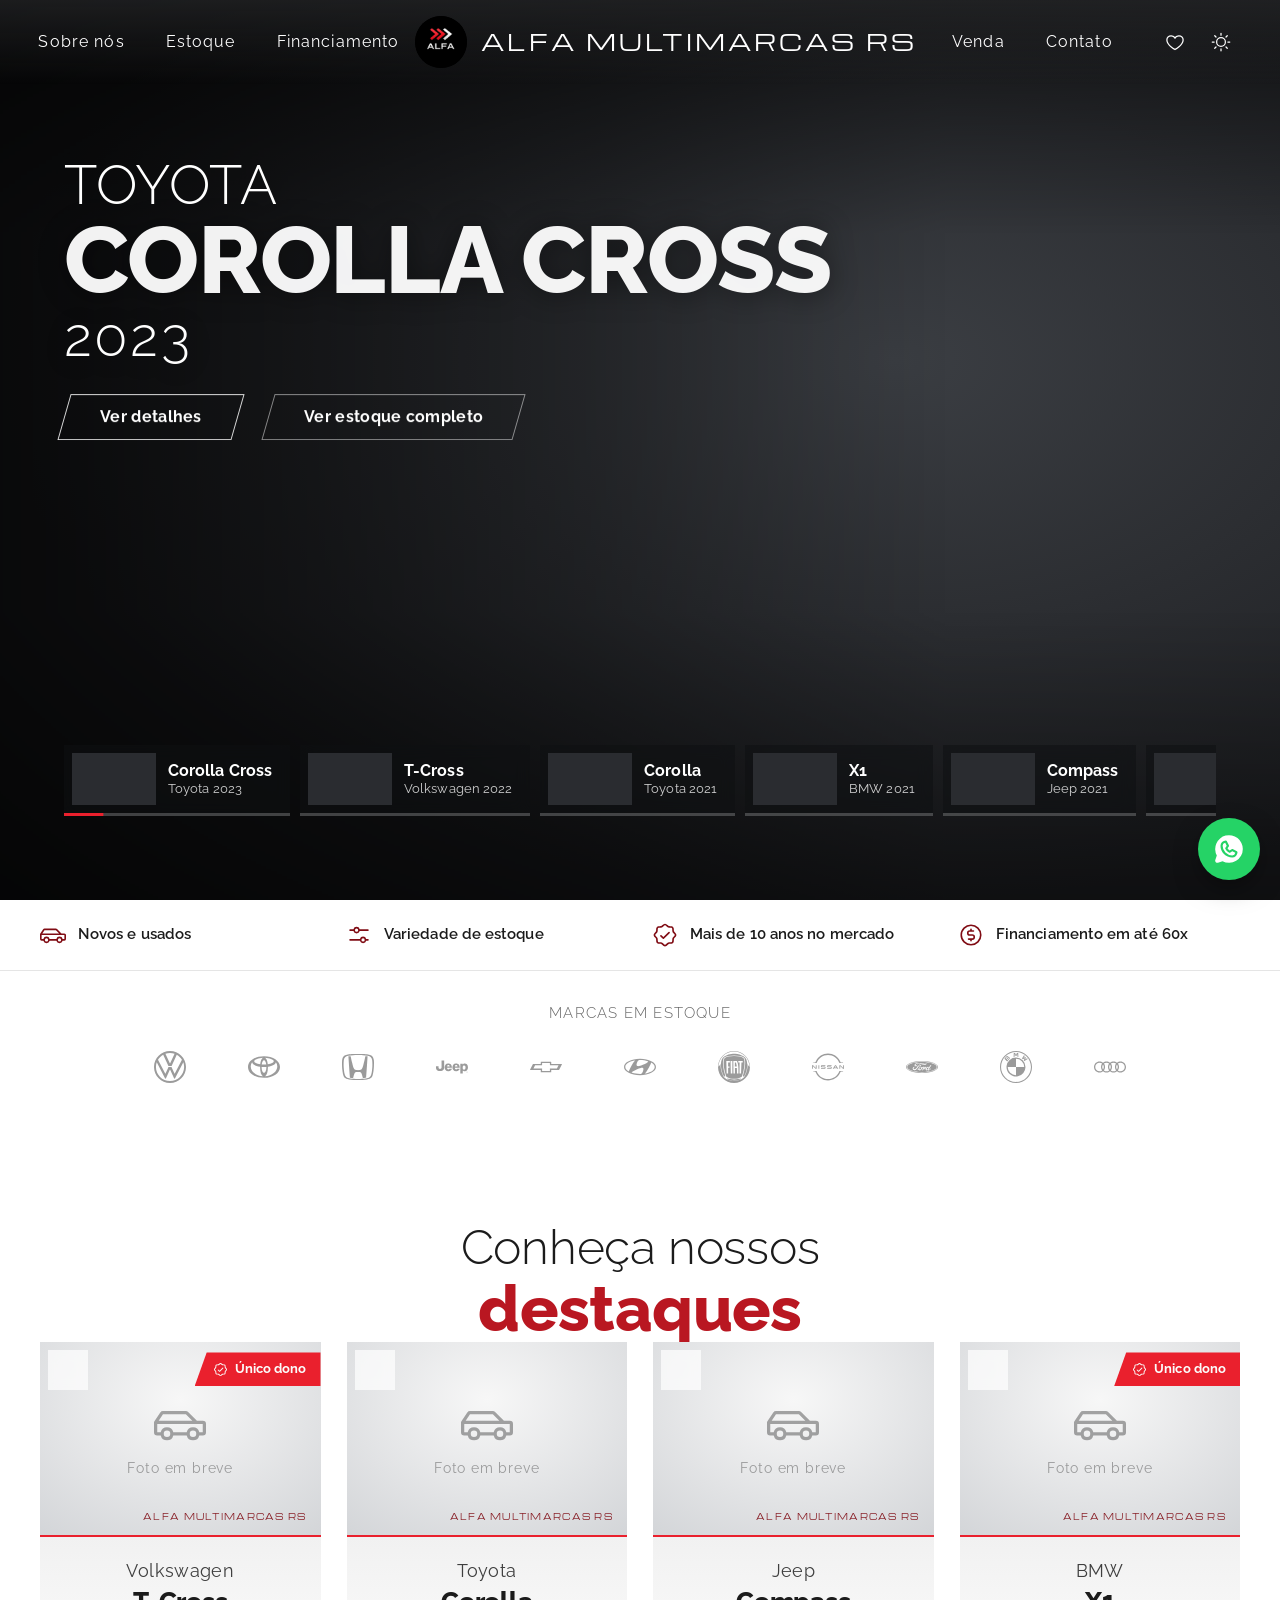
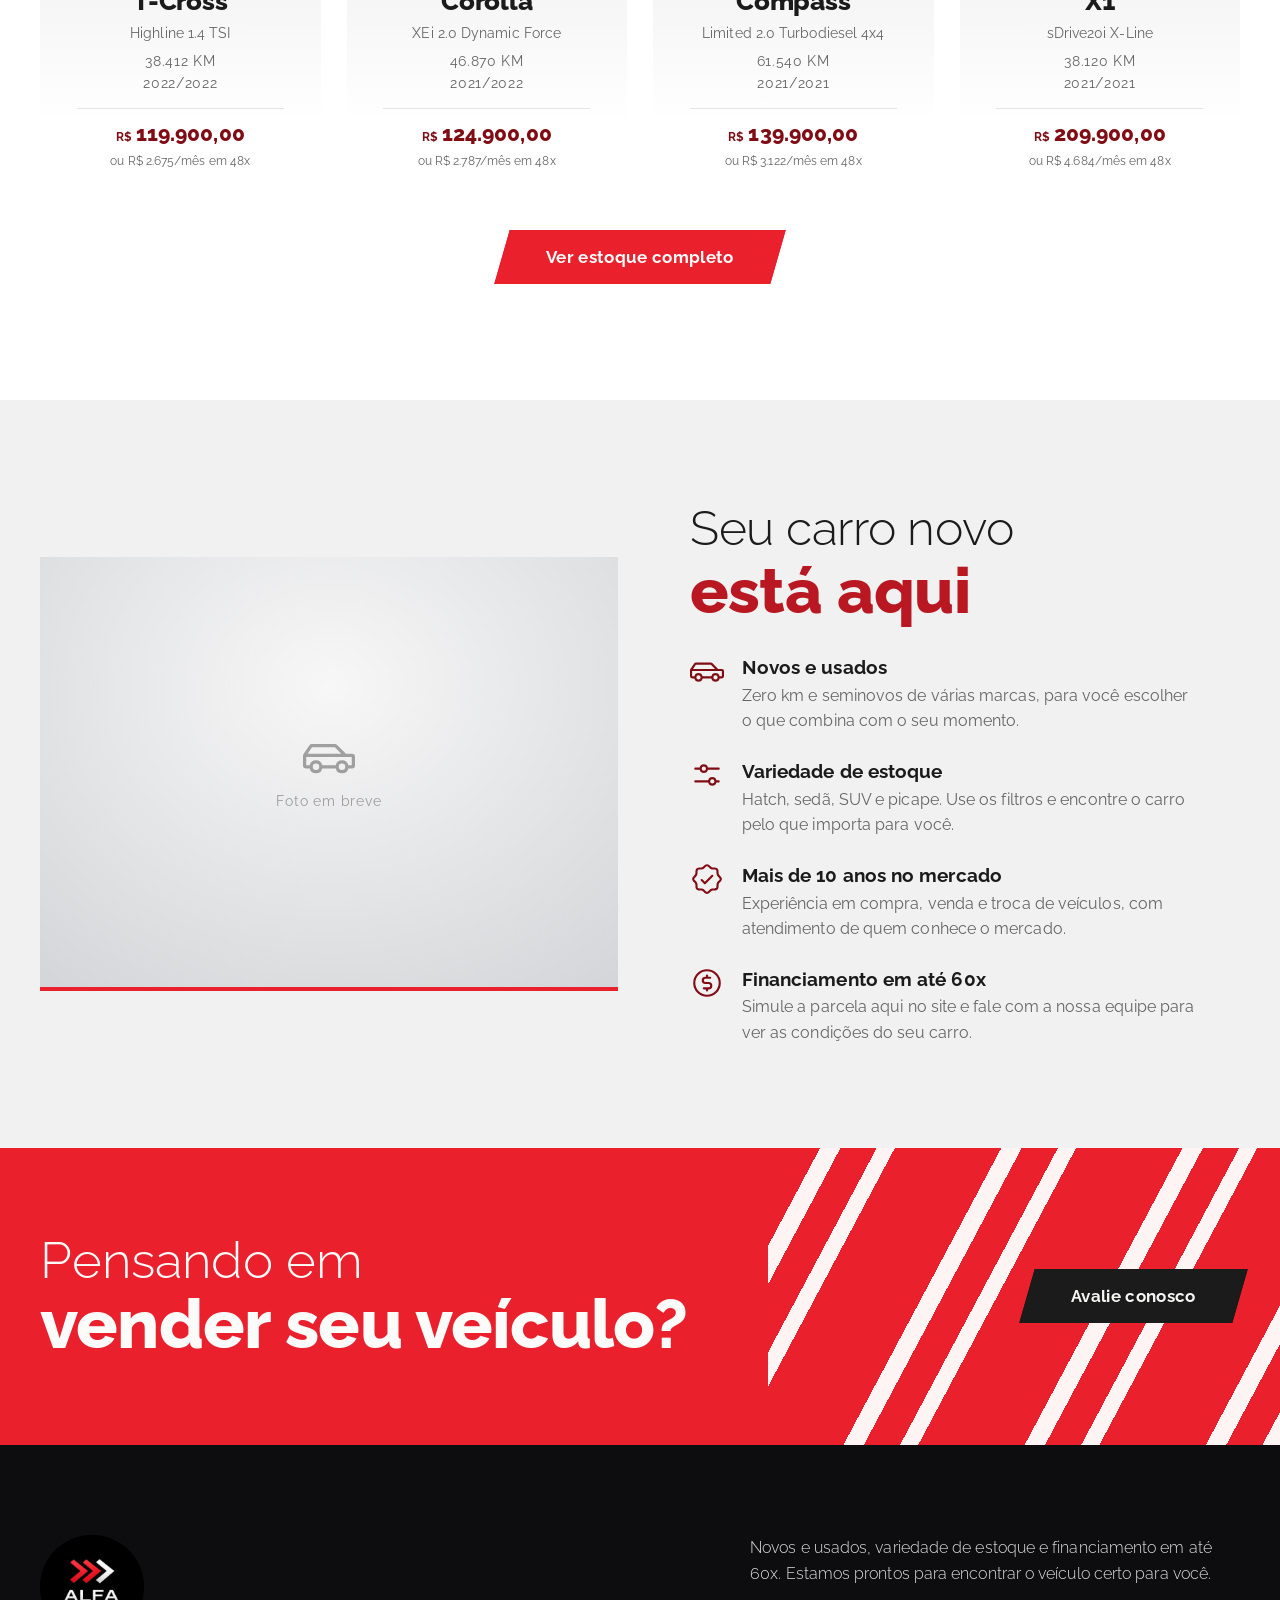
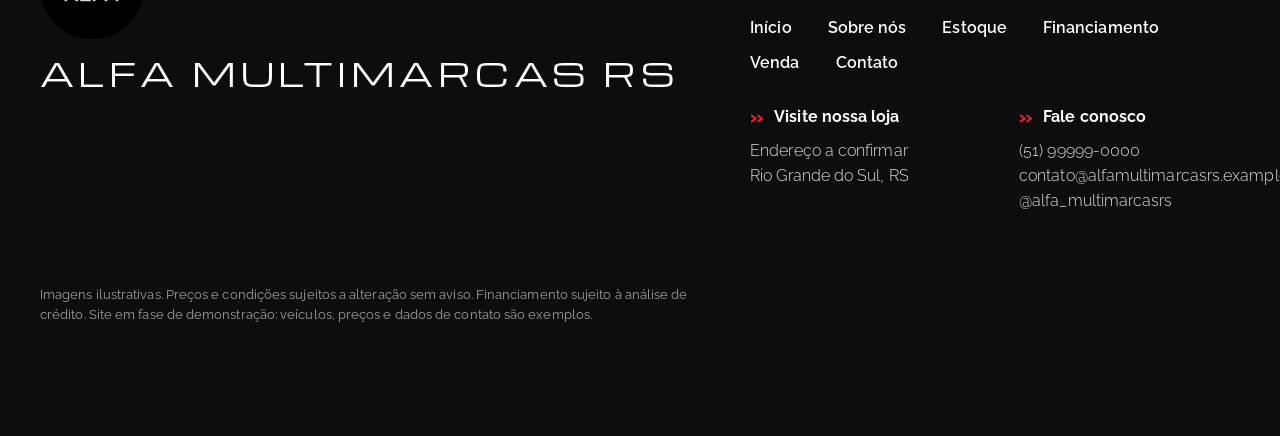
==== commit 319aed14: "Protege o painel do lojista com usuario e senha O painel deixa de aparecer para visitantes: sem bota" ====
--- a/index.html
+++ b/index.html
@@ -7,7 +7,7 @@
   <meta name="description" content="Novos e usados, variedade de estoque e financiamento em até 60x. Veja o estoque, simule a parcela e venha fazer seu test drive.">
   <meta name="theme-color" content="#0d0d0f">
   <link rel="icon" href="assets/logo-alfa.png">
-  <link rel="stylesheet" href="css/styles.css?v=alfa3">
+  <link rel="stylesheet" href="css/styles.css?v=alfa4">
   <script>
     /* aplica o tema antes da pintura para evitar flash */
     (function () { document.documentElement.classList.add('js'); try { var t = localStorage.getItem('gv-tema'); if (t === 'light' || t === 'dark') document.documentElement.dataset.theme = t; } catch (e) {} })();
@@ -337,6 +337,24 @@
 
     </div>
 
+    <!-- ============ AREA DO LOJISTA (login) ============ -->
+    <div class="page" data-page="lojista" hidden>
+      <section class="section page-top" aria-labelledby="loginTitle">
+        <div class="wrap">
+          <form class="login-card" id="loginForm" novalidate>
+            <img class="brand-logo brand-logo-lg" data-logo src="assets/logo-alfa.png" alt="">
+            <h1 id="loginTitle" class="login-title">Área do lojista</h1>
+            <p class="fine">Acesso restrito à equipe da loja.</p>
+            <label class="field"><span class="field-label">Usuário</span><input name="usuario" autocomplete="username" autocapitalize="none" spellcheck="false" required></label>
+            <label class="field"><span class="field-label">Senha</span><input name="senha" type="password" autocomplete="current-password" required></label>
+            <p class="field-err" id="loginErr" role="alert" hidden></p>
+            <button class="btn btn-primary btn-block" type="submit">Entrar</button>
+            <a class="link-btn" href="#/">Voltar ao site</a>
+          </form>
+        </div>
+      </section>
+    </div>
+
     <!-- ============ CONTATO ============ -->
     <div class="page" data-page="contato" hidden>
       <section class="section page-top" aria-labelledby="contatoTitle">
@@ -386,13 +404,16 @@
   <a class="wa-float" data-wa data-msg="Olá! Vim pelo site e gostaria de falar com a loja." href="#" target="_blank" rel="noopener" aria-label="Falar no WhatsApp"><svg class="ic"><use href="#i-wa"/></svg></a>
 
   <!-- PAINEL DO LOJISTA (demo) -->
-  <button class="dock" id="dockBtn" type="button" aria-expanded="false" aria-controls="panel"><svg class="ic"><use href="#i-sliders"/></svg><span>Painel do lojista</span></button>
+  <button class="dock" id="dockBtn" type="button" aria-expanded="false" aria-controls="panel" hidden><svg class="ic"><use href="#i-sliders"/></svg><span>Painel do lojista</span></button>
   <aside class="panel" id="panel" hidden aria-label="Painel do lojista (demonstração)">
     <div class="panel-scrim" data-pclose></div>
     <div class="panel-card">
       <header class="panel-head">
         <div><h2>Painel do lojista</h2><p>Demonstração: mexa aqui e veja o site mudar ao lado.</p></div>
-        <button class="icon-btn" type="button" data-pclose aria-label="Fechar painel"><svg class="ic"><use href="#i-x"/></svg></button>
+        <div class="panel-head-actions">
+          <button class="link-btn" id="panelLogout" type="button">Sair</button>
+          <button class="icon-btn" type="button" data-pclose aria-label="Fechar painel"><svg class="ic"><use href="#i-x"/></svg></button>
+        </div>
       </header>
       <div class="tabs" role="tablist">
         <button role="tab" aria-selected="true" data-tab="estoque" type="button">Estoque</button>
@@ -453,15 +474,17 @@
 
   <div class="toasts" id="toasts" aria-live="polite"></div>
 
-  <script src="js/icons.js?v=alfa3"></script>
-  <script src="js/brands.js?v=alfa3"></script>
-  <script src="js/vendor/gsap.min.js?v=alfa3"></script>
-  <script src="js/vendor/ScrollTrigger.min.js?v=alfa3"></script>
-  <script src="js/vendor/Flip.min.js?v=alfa3"></script>
-  <script src="js/data/estoque.js?v=alfa3"></script>
-  <script src="js/sheet.js?v=alfa3"></script>
-  <script src="js/api.js?v=alfa3"></script>
-  <script src="js/photos.js?v=alfa3"></script>
-  <script src="js/app.js?v=alfa3"></script>
+  <script src="js/icons.js?v=alfa4"></script>
+  <script src="js/brands.js?v=alfa4"></script>
+  <script src="js/vendor/gsap.min.js?v=alfa4"></script>
+  <script src="js/vendor/ScrollTrigger.min.js?v=alfa4"></script>
+  <script src="js/vendor/Flip.min.js?v=alfa4"></script>
+  <script src="js/data/estoque.js?v=alfa4"></script>
+  <script src="js/sheet.js?v=alfa4"></script>
+  <script src="js/api.js?v=alfa4"></script>
+  <script src="js/photos.js?v=alfa4"></script>
+  <script src="js/data/acesso.js?v=alfa4"></script>
+  <script src="js/auth.js?v=alfa4"></script>
+  <script src="js/app.js?v=alfa4"></script>
 </body>
 </html>
--- a/css/styles.css
+++ b/css/styles.css
@@ -612,3 +612,12 @@
 .adm-item.ro { grid-template-columns: 1fr auto; }
 .adm-st { font-weight: 700; font-size: .85rem; color: var(--muted); white-space: nowrap; }
 .sheet-actions .btn.loading { opacity: .7; }
+
+/* Login do lojista */
+.login-card { display: grid; gap: 16px; justify-items: stretch; max-width: 440px; margin: clamp(8px, 4vw, 40px) auto 0; padding: clamp(24px, 4vw, 40px); background: var(--surface); border-top: 4px solid var(--accent); box-shadow: var(--shadow); text-align: center; }
+.login-card .brand-logo { justify-self: center; }
+.login-title { font-size: 1.7rem; font-weight: 800; letter-spacing: -.01em; }
+.login-card .field { text-align: left; }
+.login-card .field-err { text-align: left; margin: 0; }
+.login-card .link-btn { justify-self: center; }
+.panel-head-actions { display: flex; align-items: center; gap: 12px; }
